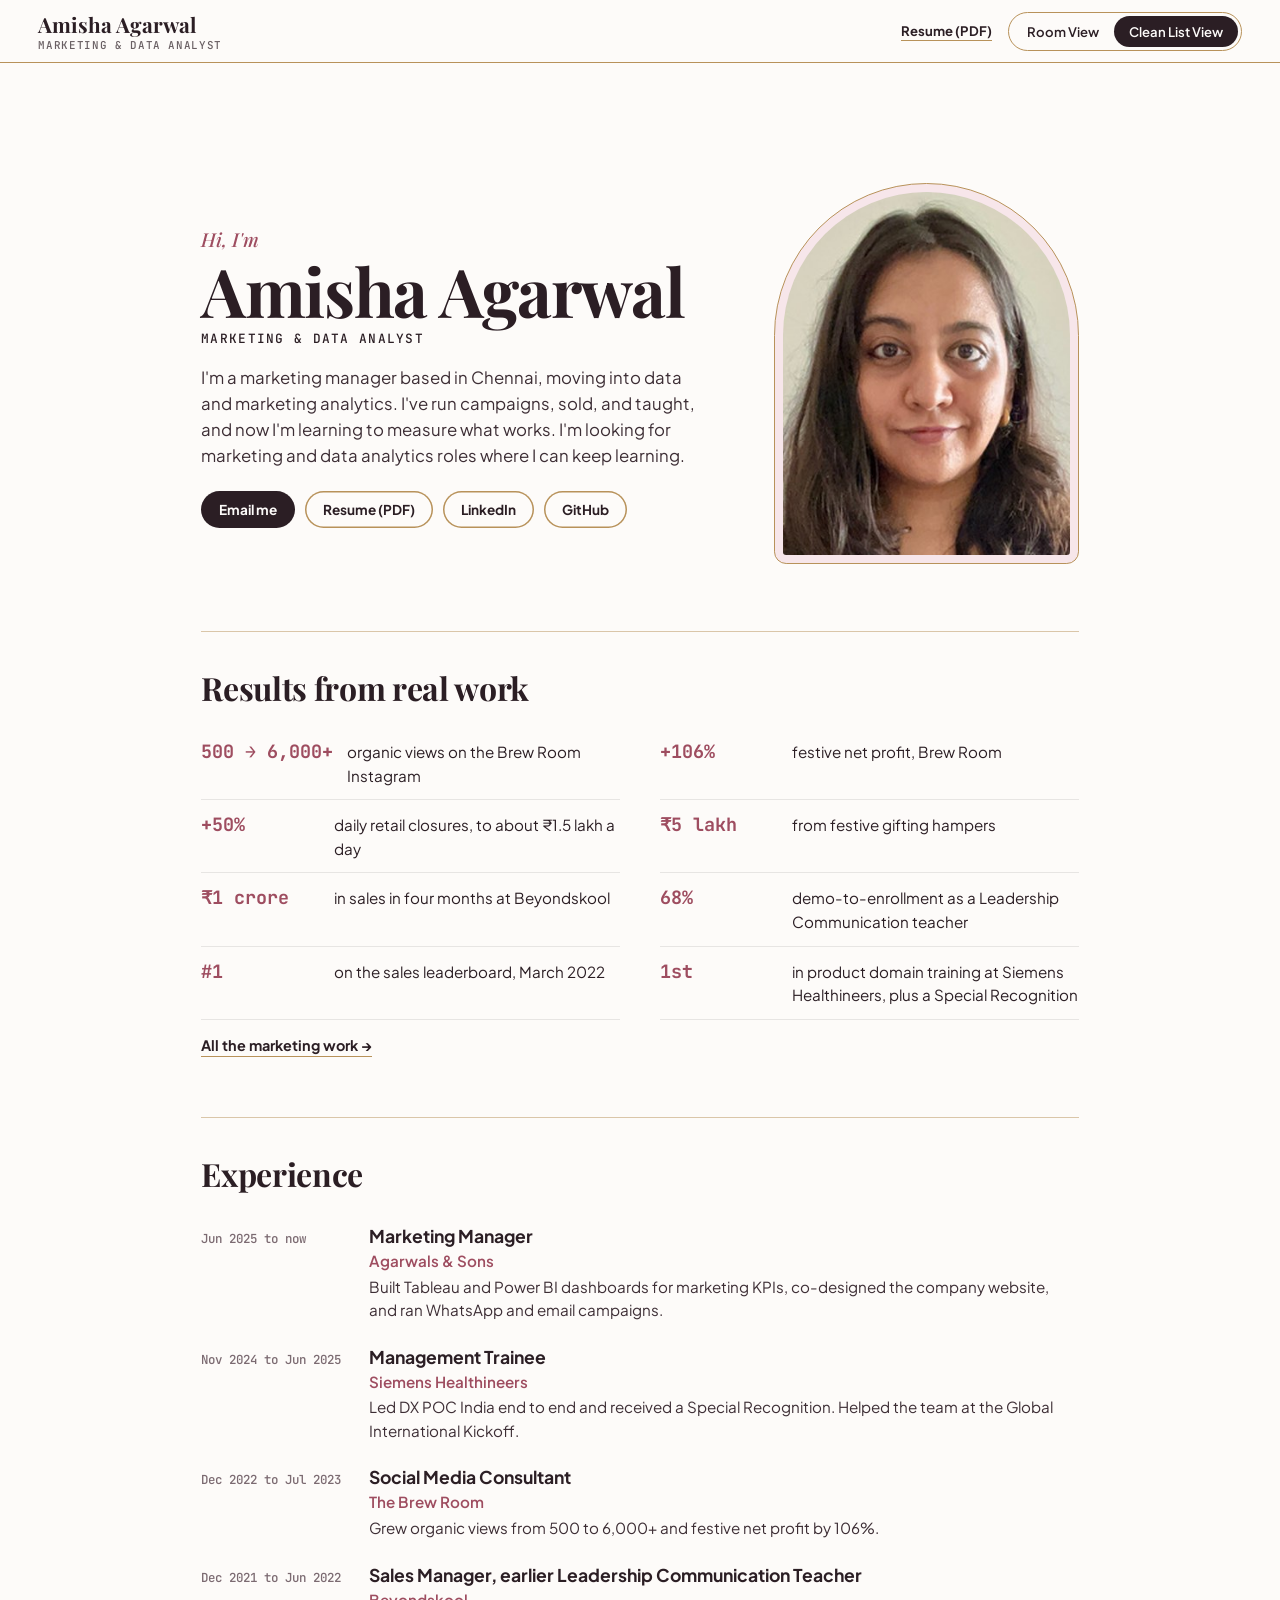
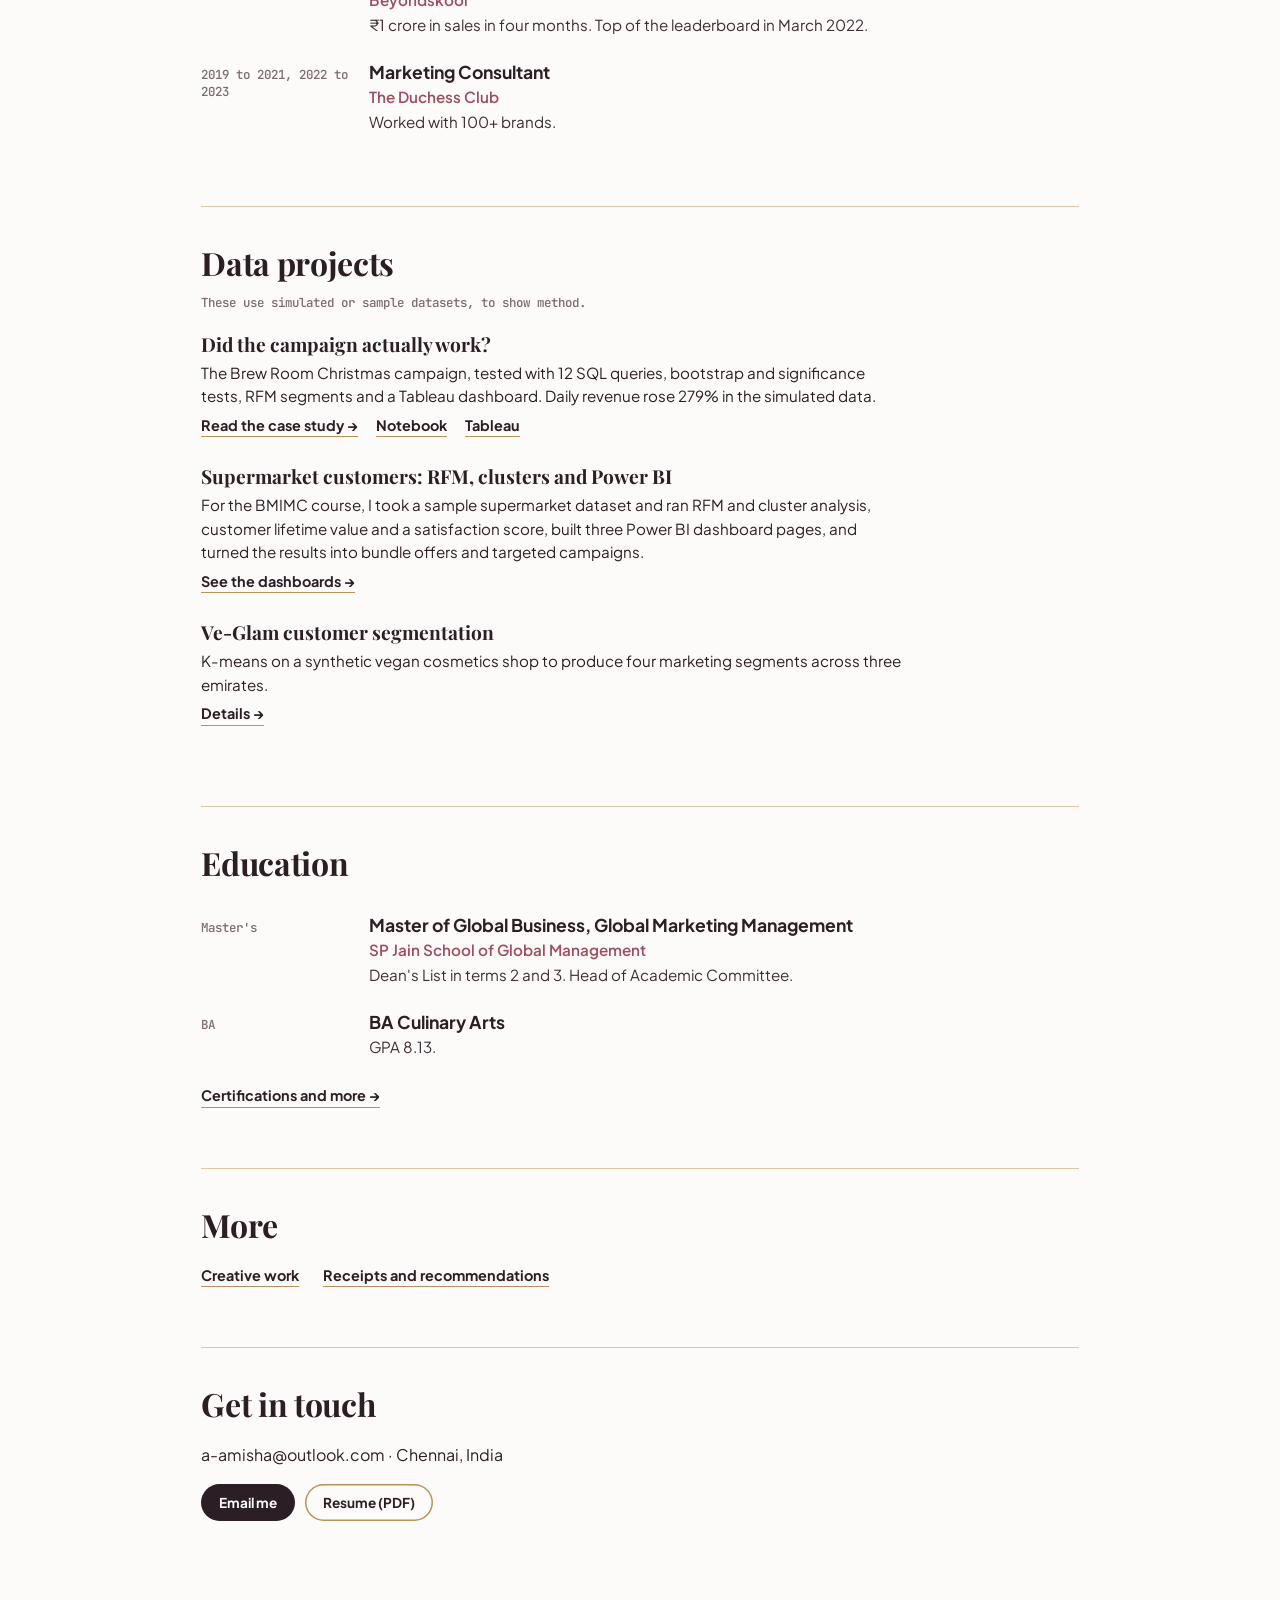
==== docs/index.html @ 832b4101 "Use full degree name site-wide and on resume Co-Authored-By: Claude Sonnet 5.5 <noreply@anthropic.co" ====
<!doctype html>
<html lang="en"><head><meta charset="utf-8"><meta name="viewport" content="width=device-width,initial-scale=1">
<title>Amisha Agarwal | Marketing Studio</title>
<meta name="description" content="Amisha Agarwal: marketing and data analyst. An interactive studio room: data projects, campaigns, case studies and contact. Switch to Clean List View for the quick read.">
<link rel="preconnect" href="https://fonts.googleapis.com"><link rel="preconnect" href="https://fonts.gstatic.com" crossorigin><link rel="stylesheet" href="https://fonts.googleapis.com/css2?family=Playfair+Display:ital,wght@0,500;0,700;1,500&family=Plus+Jakarta+Sans:wght@400;500;600;700;800&family=JetBrains+Mono:wght@500;700&display=swap"><style>
:root{--wall:#FDFBF9;--blush:#F7E6EA;--rose:#D88C9A;--rose2:#9e4d60;--brass:#B8925A;--ink:#2B1E24;--serif:'Playfair Display',Georgia,serif;--sans:'Plus Jakarta Sans',system-ui,sans-serif;--mono:'JetBrains Mono',ui-monospace,Menlo,monospace}
*{box-sizing:border-box}html,body{margin:0;height:100%}body{background:var(--wall);color:var(--ink);font:400 1rem/1.55 var(--sans);display:flex;flex-direction:column;min-height:100vh}
a{color:inherit}
.top{display:flex;align-items:center;justify-content:space-between;gap:14px;flex-wrap:wrap;padding:10px max(16px,3vw);background:var(--wall);border-bottom:1.5px solid var(--brass);z-index:5}
.who{display:flex;flex-direction:column;line-height:1.15;text-decoration:none}.who b{font:700 1.3rem var(--serif)}.who span{font:500 .68rem var(--mono);letter-spacing:.06em;text-transform:uppercase;opacity:.7}
.hr{display:flex;align-items:center;gap:16px;flex-wrap:wrap}.rs{font:700 .82rem var(--sans);color:var(--ink);text-decoration:none;border-bottom:1.5px solid var(--brass);padding-bottom:1px}.rs:hover{color:var(--rose2)}
.seg{display:inline-flex;border:1.5px solid var(--brass);border-radius:999px;padding:3px;background:var(--wall)}
.seg button{font:600 .82rem var(--sans);border:0;background:none;color:var(--ink);padding:7px 15px;border-radius:999px;cursor:pointer}
.seg button[aria-pressed=true]{background:var(--ink);color:var(--wall)}
.seg button:focus-visible,.btn:focus-visible,.kb:focus-visible,.chs button:focus-visible{outline:2px solid var(--rose2);outline-offset:2px}
main{flex:1;display:flex;flex-direction:column;min-height:0}
#room{flex:1;position:relative;min-height:540px;height:calc(100vh - 62px);overflow:hidden}
/**/.sc{position:absolute;inset:0}#scene{position:absolute;inset:0;width:100%;height:100%;display:block}
#scene .ol{stroke:var(--ink);stroke-width:1.8;stroke-linejoin:round;stroke-linecap:round}
#scene .br{fill:none;stroke:var(--brass);stroke-width:1.5}
#scene .pn,#scene .pn2{fill:none;stroke:var(--brass);stroke-width:1.5}#scene .pn2{stroke-opacity:.55}
#scene .pl{stroke:var(--ink);stroke-opacity:.12}
#scene .ol:not([fill]){fill:none}
#scene text:not([fill]){fill:var(--ink)}#scene .wl{font:500 italic 24px var(--serif)}#scene .wl.big{font:700 44px var(--serif);font-style:normal}#scene .ws{font:500 12px var(--mono);letter-spacing:.06em;fill:var(--rose2)}
#scene .serif{font-family:var(--serif)}#scene .mono{font-family:var(--mono)}
#scene .plq{fill:var(--brass);stroke:var(--ink);stroke-width:1.2}#scene .np{font-size:8.5px;font-weight:700;fill:var(--wall);letter-spacing:.04em}
#scene .obj{cursor:pointer;transition:transform .28s cubic-bezier(.2,.8,.2,1),filter .28s;outline:none}
#scene .obj:hover,#scene .obj:focus-visible,#scene .obj.hot{transform:translateY(-5px);filter:drop-shadow(0 0 9px rgba(216,140,154,.75))}
#scene .obj:focus-visible{filter:drop-shadow(0 0 3px #9e4d60) drop-shadow(0 0 9px rgba(216,140,154,.75))}
#scene .ch{cursor:pointer;outline:none}#scene .ch rect{fill:var(--wall);stroke:var(--ink);stroke-width:1.5;transition:fill .2s}#scene .ch text{font:700 8.5px var(--mono);fill:var(--ink)}
#scene .ch:hover rect,#scene .ch.on rect,#scene .ch:focus-visible rect{fill:var(--rose)}
#knob,#dk{transition:transform .5s cubic-bezier(.3,1.4,.5,1);transform-box:fill-box;transform-origin:center}
#knobhit:focus-visible circle{stroke:var(--rose2);stroke-width:2}
.bubble{font:500 11.5px/1.4 var(--sans);background:var(--wall);border:1.5px solid var(--brass);border-radius:12px;padding:8px 11px;color:var(--ink);box-shadow:0 4px 14px rgba(184,146,90,.18);position:relative;display:flex;flex-direction:column;gap:3px;height:100%;justify-content:center}
.bubble b{font:700 8px var(--mono);letter-spacing:.1em;text-transform:uppercase;color:var(--rose2)}
.also{position:absolute;left:0;right:0;bottom:10px;text-align:center;font:500 .8rem var(--mono);color:var(--ink);pointer-events:none}.also a{pointer-events:auto;color:var(--rose2);font-weight:700;margin:0 5px}
/* drawer */
.ov{position:fixed;inset:0;background:rgba(43,30,36,.32);opacity:0;pointer-events:none;transition:opacity .25s;z-index:20}.ov.on{opacity:1;pointer-events:auto}
.dr{position:fixed;top:0;right:0;bottom:0;width:min(440px,100%);background:var(--wall);border-left:1.5px solid var(--brass);box-shadow:-18px 0 50px rgba(43,30,36,.14);transform:translateX(104%);transition:transform .32s cubic-bezier(.2,.8,.2,1);z-index:21;display:flex;flex-direction:column;visibility:hidden}
.dr.on{transform:none;visibility:visible}
.dr .x{align-self:flex-end;margin:14px 14px 0;width:38px;height:38px;border-radius:50%;border:1.5px solid var(--brass);background:var(--wall);font:600 1.1rem var(--sans);cursor:pointer;color:var(--ink)}
.dr .x:hover{background:var(--blush)}
#drb{padding:6px 28px 32px;overflow:auto}
.eb{font:700 .7rem var(--mono);letter-spacing:.1em;text-transform:uppercase;color:var(--rose2)}
#drb h2{font:700 1.9rem/1.12 var(--serif);margin:6px 0 10px;letter-spacing:-.01em}.lede{margin:0 0 16px;color:#4a3a41}
.kpis{display:flex;flex-wrap:wrap;gap:8px;margin:14px 0}.kpis b{font:700 .78rem var(--mono);background:var(--blush);border:1.5px solid var(--brass);color:var(--ink);border-radius:999px;padding:6px 12px}
.tags{display:flex;flex-wrap:wrap;gap:6px;margin:4px 0 16px}.tags span{font:500 .7rem var(--mono);color:var(--rose2);border-bottom:1.5px solid var(--rose)}
.acts{display:flex;flex-wrap:wrap;gap:10px;margin-top:16px}
.btn{display:inline-flex;align-items:center;font:700 .85rem var(--sans);text-decoration:none;background:var(--ink);color:var(--wall);padding:10px 18px;border-radius:999px;border:0;cursor:pointer;transition:background .2s,transform .2s}.btn:hover{background:var(--rose2);transform:translateY(-1px)}
.btn.ghost{background:transparent;color:var(--ink);box-shadow:inset 0 0 0 1.5px var(--brass)}.btn.ghost:hover{background:var(--blush);color:var(--ink)}
.fn{font:500 .72rem var(--mono);color:#7b6a71;margin:16px 0 0}
.ba{list-style:none;margin:0 0 6px;padding:0;display:flex;flex-direction:column;gap:8px}.ba li{display:grid;grid-template-columns:1fr auto auto auto;gap:8px;align-items:center;background:var(--blush);border:1.5px solid var(--brass);border-radius:14px;padding:10px 12px;font-size:.85rem}
.ba li span{grid-column:1/-1;font-weight:600}.ba b{font:700 .85rem var(--mono)}.ba i{font-style:normal;color:var(--brass)}.ba b.a{color:var(--rose2)}
.chs{display:flex;gap:8px;margin-bottom:14px}.chs button{font:700 .8rem var(--mono);padding:8px 14px;border-radius:8px;border:1.5px solid var(--ink);background:var(--wall);cursor:pointer}.chs button[aria-selected=true]{background:var(--rose);}
.tune{display:flex;gap:16px;align-items:center;background:var(--blush);border:1.5px solid var(--brass);border-radius:18px;padding:14px;margin-bottom:10px}.kb{border:0;background:none;padding:0;cursor:pointer;border-radius:50%;flex:none}#dk{transition:transform .5s cubic-bezier(.3,1.4,.5,1)}
.note{margin:0;font:italic 500 1.05rem/1.4 var(--serif)}.dots{display:flex;gap:6px;margin-bottom:18px}.dots i{width:8px;height:8px;border-radius:50%;border:1.5px solid var(--brass)}.dots i.on{background:var(--rose2);border-color:var(--rose2)}
.em{display:flex;align-items:center;justify-content:space-between;gap:10px;flex-wrap:wrap;font:600 .85rem var(--mono);border:1.5px solid var(--brass);border-radius:14px;padding:8px 8px 8px 14px;word-break:break-all}
/* list */
#list{display:none;padding:clamp(20px,4vw,48px) max(16px,4vw) 60px;max-width:1100px;margin:0 auto;width:100%}
.intro h1{font:700 clamp(2rem,6vw,3.4rem)/1.05 var(--serif);margin:0 0 10px;letter-spacing:-.02em}.intro p{max-width:56ch;color:#4a3a41;margin:0 0 28px}
.lg{display:grid;grid-template-columns:repeat(auto-fill,minmax(min(100%,310px),1fr));gap:18px}
.lc{border:1.5px solid var(--brass);border-radius:22px;padding:22px;background:#fff;display:flex;flex-direction:column;box-shadow:0 14px 34px rgba(184,146,90,.1)}.lc h3{font:700 1.3rem/1.2 var(--serif);margin:6px 0 8px}.lc p{margin:0;color:#4a3a41;font-size:.92rem}.lc .acts{margin-top:auto;padding-top:14px}

.pf{max-width:980px;margin:0 auto;padding:clamp(28px,6vw,72px) max(20px,4vw) 70px}
.hero2{display:grid;grid-template-columns:1.25fr .75fr;gap:clamp(24px,5vw,64px);align-items:center}
.hi{font:italic 500 1.2rem var(--serif);margin:0;color:var(--rose2)}.pf h1{font:700 clamp(2.4rem,7vw,4.2rem)/1.02 var(--serif);margin:4px 0 6px;letter-spacing:-.02em}
.rl{font:500 .8rem var(--mono);letter-spacing:.1em;text-transform:uppercase;margin:0 0 18px}.bio{font-size:1.05rem;max-width:46ch;color:#3d2e35;margin:0 0 22px}
.cta{display:flex;flex-wrap:wrap;gap:10px}.hp img{width:100%;height:auto;aspect-ratio:4/5;object-fit:cover;border-radius:200px 200px 16px 16px;border:1.5px solid var(--brass);padding:8px;background:var(--blush)}
.pf hr{border:0;border-top:1.5px solid rgba(184,146,90,.5);margin:clamp(34px,6vw,60px) 0 clamp(22px,4vw,34px)}
.pf h2{font:700 clamp(1.5rem,3.6vw,2rem) var(--serif);margin:0 0 18px;letter-spacing:-.01em}
.res{list-style:none;margin:0;padding:0;display:grid;grid-template-columns:repeat(2,minmax(0,1fr));gap:0 40px}
.res li{display:flex;gap:14px;align-items:baseline;padding:12px 0;border-bottom:1px solid rgba(43,30,36,.1)}.res b{font:700 1.15rem var(--mono);min-width:7.4rem;color:var(--rose2);flex:none}.res span{font-size:.95rem}
.job{display:grid;grid-template-columns:150px 1fr;gap:18px;padding:12px 0}.job .when{font:500 .78rem var(--mono);color:#7b6a71;padding-top:5px}.job h3{font:700 1.1rem var(--sans);margin:0}.job p{margin:2px 0 0;font-size:.95rem;color:#3d2e35}.job .org{font-weight:600;color:var(--rose2)}
.proj{padding:6px 0 14px}.proj h3{font:700 1.2rem var(--serif);margin:0 0 4px}.proj p{margin:0 0 6px;max-width:64ch;font-size:.95rem}.lk{display:flex;gap:18px;flex-wrap:wrap}.lk a,.more a{color:var(--ink);font-weight:700;font-size:.9rem;text-decoration:none;border-bottom:1.5px solid var(--brass)}.lk a:hover,.more a:hover{color:var(--rose2)}
.note2{font:500 .78rem var(--mono);color:#7b6a71;margin:-8px 0 14px}.more{margin:14px 0 0;display:flex;gap:24px;flex-wrap:wrap}
@media(max-width:760px){.hero2{grid-template-columns:1fr}.hp{order:-1;max-width:240px}.res{grid-template-columns:1fr}.job{grid-template-columns:1fr;gap:2px}}
body.list #room{display:none}body.list #list{display:block}
.foot{text-align:center;padding:18px;font:500 .75rem var(--mono);opacity:.7}
@media(max-width:720px){#room{height:auto;min-height:0;display:flex;flex-direction:column}.sc{position:relative;inset:auto;overflow-x:auto;overflow-y:hidden;height:540px;background:linear-gradient(#F7E6EA 0 60px,#FDFBF9 60px)}#scene{position:relative;width:1000px;height:540px;inset:auto}.also{position:static;padding:12px 8px 20px;font-size:.72rem;line-height:1.8}.also::before{content:'Swipe the room sideways ↔';display:block;color:var(--rose2);font-weight:700}}
@media(prefers-reduced-motion:reduce){*{transition:none!important;animation:none!important}}
</style></head><body>
<header class="top"><a class="who" href="./"><b>Amisha Agarwal</b><span>Marketing &amp; Data Analyst</span></a>
<div class="hr"><a class="rs" href="Amisha_Agarwal_Resume.pdf" target="_blank" rel="noopener">Resume (PDF)</a><div class="seg" id="seg" role="group" aria-label="View"><button data-v="room" aria-pressed="true">Room View</button><button data-v="list" aria-pressed="false">Clean List View</button></div></div></header>
<main>
<section id="room" aria-label="Marketing studio room"><div class="sc">
<svg id="scene" viewBox="0 0 1200 640" preserveAspectRatio="xMidYMax meet" style="overflow:visible" role="group" aria-label="Illustrated studio room with four clickable objects">
<defs>
<pattern id="dam" width="60" height="60" patternUnits="userSpaceOnUse"><path d="M30 8c6 8 6 14 0 22-6-8-6-14 0-22zM0 38c6 8 6 14 0 22M60 38c-6 8-6 14 0 22" fill="none" stroke="#D88C9A" stroke-opacity=".16" stroke-width="1.2"/><circle cx="30" cy="42" r="2" fill="#B8925A" fill-opacity=".18"/></pattern>
</defs>
<rect x="-1200" y="-600" width="3600" height="600" fill="#F7E6EA"/><rect x="-1200" y="0" width="3600" height="548" fill="#FDFBF9"/><rect x="-1200" y="0" width="3600" height="548" fill="url(#dam)"/>
<rect x="-1200" width="3600" height="28" fill="#F7E6EA"/><line x1="-1200" y1="28" x2="2400" y2="28" class="br"/><line x1="-1200" y1="32" x2="2400" y2="32" class="ol" stroke-width="1"/>
<line x1="-1200" y1="64" x2="2400" y2="64" class="br" stroke-width="2.5"/>
<rect x="-1200" y="400" width="3600" height="148" fill="#F7E6EA"/><line x1="-1200" y1="400" x2="2400" y2="400" class="ol" stroke-width="2"/><line x1="-1200" y1="406" x2="2400" y2="406" class="br"/>
<rect x="-1182" y="418" width="124" height="104" rx="2" class="pn"/><rect x="-1174" y="426" width="108" height="88" rx="1" class="pn2"/><rect x="-1032" y="418" width="124" height="104" rx="2" class="pn"/><rect x="-1024" y="426" width="108" height="88" rx="1" class="pn2"/><rect x="-882" y="418" width="124" height="104" rx="2" class="pn"/><rect x="-874" y="426" width="108" height="88" rx="1" class="pn2"/><rect x="-732" y="418" width="124" height="104" rx="2" class="pn"/><rect x="-724" y="426" width="108" height="88" rx="1" class="pn2"/><rect x="-582" y="418" width="124" height="104" rx="2" class="pn"/><rect x="-574" y="426" width="108" height="88" rx="1" class="pn2"/><rect x="-432" y="418" width="124" height="104" rx="2" class="pn"/><rect x="-424" y="426" width="108" height="88" rx="1" class="pn2"/><rect x="-282" y="418" width="124" height="104" rx="2" class="pn"/><rect x="-274" y="426" width="108" height="88" rx="1" class="pn2"/><rect x="-132" y="418" width="124" height="104" rx="2" class="pn"/><rect x="-124" y="426" width="108" height="88" rx="1" class="pn2"/><rect x="18" y="418" width="124" height="104" rx="2" class="pn"/><rect x="26" y="426" width="108" height="88" rx="1" class="pn2"/><rect x="168" y="418" width="124" height="104" rx="2" class="pn"/><rect x="176" y="426" width="108" height="88" rx="1" class="pn2"/><rect x="318" y="418" width="124" height="104" rx="2" class="pn"/><rect x="326" y="426" width="108" height="88" rx="1" class="pn2"/><rect x="468" y="418" width="124" height="104" rx="2" class="pn"/><rect x="476" y="426" width="108" height="88" rx="1" class="pn2"/><rect x="618" y="418" width="124" height="104" rx="2" class="pn"/><rect x="626" y="426" width="108" height="88" rx="1" class="pn2"/><rect x="768" y="418" width="124" height="104" rx="2" class="pn"/><rect x="776" y="426" width="108" height="88" rx="1" class="pn2"/><rect x="918" y="418" width="124" height="104" rx="2" class="pn"/><rect x="926" y="426" width="108" height="88" rx="1" class="pn2"/><rect x="1068" y="418" width="124" height="104" rx="2" class="pn"/><rect x="1076" y="426" width="108" height="88" rx="1" class="pn2"/><rect x="1218" y="418" width="124" height="104" rx="2" class="pn"/><rect x="1226" y="426" width="108" height="88" rx="1" class="pn2"/><rect x="1368" y="418" width="124" height="104" rx="2" class="pn"/><rect x="1376" y="426" width="108" height="88" rx="1" class="pn2"/><rect x="1518" y="418" width="124" height="104" rx="2" class="pn"/><rect x="1526" y="426" width="108" height="88" rx="1" class="pn2"/><rect x="1668" y="418" width="124" height="104" rx="2" class="pn"/><rect x="1676" y="426" width="108" height="88" rx="1" class="pn2"/><rect x="1818" y="418" width="124" height="104" rx="2" class="pn"/><rect x="1826" y="426" width="108" height="88" rx="1" class="pn2"/><rect x="1968" y="418" width="124" height="104" rx="2" class="pn"/><rect x="1976" y="426" width="108" height="88" rx="1" class="pn2"/><rect x="2118" y="418" width="124" height="104" rx="2" class="pn"/><rect x="2126" y="426" width="108" height="88" rx="1" class="pn2"/><rect x="2268" y="418" width="124" height="104" rx="2" class="pn"/><rect x="2276" y="426" width="108" height="88" rx="1" class="pn2"/>
<rect x="-1200" y="530" width="3600" height="18" fill="#FDFBF9" class="ol"/>
<rect x="-1200" y="548" width="3600" height="400" fill="#EBD3D1"/><line x1="-1200" y1="572" x2="2400" y2="572" class="pl"/><line x1="-1200" y1="596" x2="2400" y2="596" class="pl"/><line x1="-1200" y1="620" x2="2400" y2="620" class="pl"/>
<ellipse cx="600" cy="598" rx="360" ry="30" fill="#D88C9A" fill-opacity=".32" class="br"/><ellipse cx="600" cy="598" rx="320" ry="23" fill="none" class="br" stroke-dasharray="3 5"/>
<g class="welcome"><text x="52" y="116" class="wl">Welcome to my</text><text x="52" y="156" class="wl big">marketing studio.</text><text x="52" y="188" class="ws">Tap an object to look inside.</text></g>

<!-- DESK + COMPUTER -->
<g class="obj" id="o-data" tabindex="0" role="button" aria-label="Vintage computer: Data and Analytics. Opens details." data-open="data">
 <rect x="50" y="432" width="380" height="14" rx="3" fill="#B8925A" fill-opacity=".35" class="ol"/>
 <rect x="66" y="446" width="348" height="100" fill="#FDFBF9" class="ol"/><rect x="76" y="456" width="150" height="80" rx="2" fill="#F7E6EA" class="br"/><rect x="238" y="456" width="166" height="80" rx="2" fill="#F7E6EA" class="br"/>
 <circle cx="151" cy="496" r="4" fill="#B8925A" class="ol" stroke-width="1"/><circle cx="321" cy="496" r="4" fill="#B8925A" class="ol" stroke-width="1"/>
 <rect x="206" y="410" width="68" height="22" rx="3" fill="#F7E6EA" class="ol"/>
 <rect x="150" y="296" width="180" height="118" rx="16" fill="#FDFBF9" class="ol"/>
 <rect x="164" y="310" width="152" height="86" rx="10" fill="#2B1E24"/>
 <g class="scr"><rect x="178" y="364" width="16" height="22" fill="#D88C9A"/><rect x="200" y="350" width="16" height="36" fill="#D88C9A"/><rect x="222" y="336" width="16" height="50" fill="#D88C9A"/><rect x="244" y="322" width="16" height="64" fill="#F7E6EA"/><text x="270" y="334" class="mono" fill="#F7E6EA" font-size="12">+279%</text><text x="270" y="348" class="mono" fill="#D88C9A" font-size="7">SIMULATED</text><rect x="268" y="360" width="38" height="2" fill="#B8925A"/><rect x="268" y="368" width="28" height="2" fill="#B8925A"/><rect x="268" y="376" width="34" height="2" fill="#B8925A"/></g>
 <circle cx="312" cy="404" r="3" fill="#D88C9A" class="ol" stroke-width="1"/>
 <rect x="150" y="420" width="130" height="12" rx="3" fill="#FDFBF9" class="ol" transform="translate(0,0)"/><path d="M160 426h110" stroke="#B8925A" stroke-dasharray="3 3" stroke-width="1.5"/>
 <path d="M84 432c-4-22-2-40 8-54 6 14 8 34 4 54z" fill="#D88C9A" fill-opacity=".5" class="ol"/><rect x="76" y="418" width="28" height="14" rx="2" fill="#FDFBF9" class="ol"/>
 <rect x="356" y="408" width="30" height="24" rx="4" fill="#FDFBF9" class="ol"/><path d="M386 414c10 0 10 14 0 14" fill="none" class="ol"/>
 <rect x="160" y="468" width="160" height="24" rx="3" class="plq"/><text x="240" y="484" class="mono np" text-anchor="middle">DATA &amp; ANALYTICS</text>
</g>

<!-- AD BOARD -->
<g class="obj" id="o-growth" tabindex="0" role="button" aria-label="Gilded framed ad board: Growth and Campaigns. Opens details." data-open="growth">
 <path d="M490 112L575 64L660 112" fill="none" class="br"/><circle cx="575" cy="64" r="4" fill="#B8925A" class="ol" stroke-width="1"/>
 <rect x="455" y="108" width="240" height="196" rx="6" fill="#B8925A" fill-opacity=".28" class="ol" stroke-width="2"/>
 <rect x="466" y="119" width="218" height="174" rx="3" fill="#FDFBF9" class="br"/>
 <text x="575" y="148" text-anchor="middle" class="serif" font-size="17" font-style="italic">The Brew Room</text>
 <line x1="520" y1="158" x2="630" y2="158" class="br"/>
 <rect x="498" y="262" width="34" height="8" fill="#F7E6EA" class="ol" stroke-width="1"/>
 <rect x="618" y="180" width="34" height="90" fill="#D88C9A" class="ol" stroke-width="1"/>
 <text x="515" y="256" text-anchor="middle" class="mono" font-size="11" font-weight="700">500</text><text x="635" y="174" text-anchor="middle" class="mono" font-size="11" font-weight="700">6,000+</text>
 <path d="M538 252C562 248 586 214 606 190" fill="none" stroke="#B8925A" stroke-width="1.5" stroke-dasharray="4 4"/><path d="M600 186l10 2-4 9" fill="none" class="br"/>
 <text x="575" y="284" text-anchor="middle" class="mono" font-size="8.5">ORGANIC VIEWS: BEFORE → AFTER</text>
 <rect x="510" y="312" width="130" height="22" rx="3" class="plq"/><text x="575" y="327" class="mono np" text-anchor="middle">GROWTH &amp; CAMPAIGNS</text>
</g>

<!-- RADIO -->
<g class="obj" id="o-radio" tabindex="0" role="button" aria-label="Antique radio: About and Contact. Opens details." data-open="radio">
 <rect x="728" y="436" width="190" height="12" rx="3" fill="#B8925A" fill-opacity=".35" class="ol"/>
 <path d="M742 448v84M904 448v84" class="ol" stroke-width="4"/><rect x="742" y="488" width="162" height="6" fill="#B8925A" fill-opacity=".35" class="ol" stroke-width="1"/>
 <rect x="752" y="338" width="138" height="98" rx="14" fill="#F7E6EA" class="ol"/>
 <rect x="764" y="352" width="56" height="70" rx="6" fill="#FDFBF9" class="ol"/>
 <g stroke="#2B1E24" stroke-width="1.2" stroke-opacity=".7"><line x1="772" y1="360" x2="772" y2="414"/><line x1="780" y1="360" x2="780" y2="414"/><line x1="788" y1="360" x2="788" y2="414"/><line x1="796" y1="360" x2="796" y2="414"/><line x1="804" y1="360" x2="804" y2="414"/><line x1="812" y1="360" x2="812" y2="414"/></g>
 <rect x="830" y="352" width="48" height="22" rx="4" fill="#FDFBF9" class="ol"/><line x1="836" y1="366" x2="872" y2="366" class="br" stroke-width="1"/><line id="needle" x1="846" y1="356" x2="846" y2="372" stroke="#D88C9A" stroke-width="2"/>
 <circle cx="854" cy="404" r="15" fill="#B8925A" class="ol" id="knobbase"/><g id="knob"><circle cx="854" cy="404" r="10" fill="#FDFBF9" class="ol"/><line x1="854" y1="404" x2="854" y2="396" class="ol" stroke-width="2.5"/></g>
 <path d="M766 338L752 296M876 338L896 292" class="ol" stroke-width="1.5"/>
 <rect x="745" y="508" width="150" height="22" rx="3" class="plq"/><text x="820" y="523" class="mono np" text-anchor="middle">ABOUT &amp; CONTACT</text>
</g>
<g id="knobhit" tabindex="0" role="button" aria-label="Tune the radio: next note" style="cursor:pointer"><circle cx="854" cy="404" r="18" fill="transparent"/></g>
<foreignObject x="736" y="196" width="180" height="104" id="bubblefo"><div xmlns="http://www.w3.org/1999/xhtml" class="bubble" id="bubble" aria-live="polite"><b>On air</b><span id="bnote">Turn the knob to tune in.</span></div></foreignObject>

<!-- TV -->
<g class="obj" id="o-tv" tabindex="0" role="button" aria-label="Retro parlor TV: Featured Case Study. Opens full details." data-open="tv">
 <path d="M1050 332L1018 276M1050 332L1086 270" class="ol" stroke-width="2" fill="none"/><circle cx="1018" cy="276" r="3" fill="#B8925A" class="ol" stroke-width="1"/><circle cx="1086" cy="270" r="3" fill="#B8925A" class="ol" stroke-width="1"/>
 <path d="M978 470L962 546M1122 470L1138 546" class="ol" stroke-width="5"/>
 <rect x="946" y="330" width="208" height="142" rx="18" fill="#F7E6EA" class="ol" stroke-width="2"/><rect x="952" y="336" width="196" height="130" rx="14" fill="none" class="br"/>
 <rect x="966" y="344" width="132" height="116" rx="16" fill="#2B1E24"/>
 <g id="tvscr"><text x="980" y="368" class="mono" font-size="8" fill="#D88C9A" id="tv1">CH 01 · ON AIR</text><text x="980" y="394" class="serif" font-size="17" fill="#FDFBF9" id="tv2">Brew Room</text><text x="980" y="412" class="serif" font-size="10" fill="#F7E6EA" font-style="italic" id="tv3">Did the campaign work?</text><text x="980" y="440" class="mono" font-size="13" font-weight="700" fill="#D88C9A" id="tv4">+279% lift*</text></g>
 <rect x="966" y="344" width="132" height="116" rx="16" fill="url(#dam)" opacity=".2"/>
 <circle cx="1124" cy="352" r="0"/>
 <circle cx="1124" cy="440" r="7" fill="#B8925A" class="ol" stroke-width="1.5"/><line x1="1124" y1="440" x2="1128" y2="435" class="ol" stroke-width="1.5"/>
 <rect x="1106" y="456" width="0" height="0"/>
 <rect x="990" y="490" width="120" height="22" rx="3" class="plq"/><text x="1050" y="505" class="mono np" text-anchor="middle">FEATURED CASE STUDY</text>
</g>
<g class="ch" id="ch1" tabindex="0" role="button" aria-label="Channel 01: Brew Room campaign analytics"><rect x="1104" y="364" width="40" height="22" rx="4"/><text x="1124" y="379" text-anchor="middle">CH 01</text></g>
<g class="ch" id="ch2" tabindex="0" role="button" aria-label="Channel 02: Ve-Glam segmentation"><rect x="1104" y="394" width="40" height="22" rx="4"/><text x="1124" y="409" text-anchor="middle">CH 02</text></g>
</svg></div>
<div class="also">Also on the shelves: <a href="creative.html">Creative work</a>·<a href="education.html">Education</a>·<a href="receipts.html">Receipts</a></div></section>
<section id="list" aria-label="Profile"><div class="pf">
<div class="hero2"><div class="ht"><p class="hi">Hi, I'm</p><h1>Amisha Agarwal</h1><p class="rl">Marketing &amp; Data Analyst</p>
<p class="bio">I'm a marketing manager based in Chennai, moving into data and marketing analytics. I've run campaigns, sold, and taught, and now I'm learning to measure what works. I'm looking for marketing and data analytics roles where I can keep learning.</p>
<div class="cta"><a class="btn" href="mailto:a-amisha@outlook.com">Email me</a><a class="btn ghost" href="Amisha_Agarwal_Resume.pdf" target="_blank" rel="noopener">Resume (PDF)</a><a class="btn ghost" href="https://www.linkedin.com/in/amisha-a-b62669198/" target="_blank" rel="noopener">LinkedIn</a><a class="btn ghost" href="https://github.com/Amizingamy/Data-Analytics-Portfolio" target="_blank" rel="noopener">GitHub</a></div></div>
<div class="hp"><img src="img/amisha.jpg" alt="Amisha Agarwal" width="320" height="400"></div></div>
<hr><h2>Results from real work</h2><ul class="res"><li><b>500 → 6,000+</b><span>organic views on the Brew Room Instagram</span></li><li><b>+106%</b><span>festive net profit, Brew Room</span></li><li><b>+50%</b><span>daily retail closures, to about ₹1.5 lakh a day</span></li><li><b>₹5 lakh</b><span>from festive gifting hampers</span></li><li><b>₹1 crore</b><span>in sales in four months at Beyondskool</span></li><li><b>68%</b><span>demo-to-enrollment as a Leadership Communication teacher</span></li><li><b>#1</b><span>on the sales leaderboard, March 2022</span></li><li><b>1st</b><span>in product domain training at Siemens Healthineers, plus a Special Recognition</span></li></ul><p class="more"><a href="marketing.html">All the marketing work →</a></p>
<hr><h2>Experience</h2><div class="job"><div class="when">Jun 2025 to now</div><div><h3>Marketing Manager</h3><p class="org">Agarwals &amp; Sons</p><p>Built Tableau and Power BI dashboards for marketing KPIs, co-designed the company website, and ran WhatsApp and email campaigns.</p></div></div><div class="job"><div class="when">Nov 2024 to Jun 2025</div><div><h3>Management Trainee</h3><p class="org">Siemens Healthineers</p><p>Led DX POC India end to end and received a Special Recognition. Helped the team at the Global International Kickoff.</p></div></div><div class="job"><div class="when">Dec 2022 to Jul 2023</div><div><h3>Social Media Consultant</h3><p class="org">The Brew Room</p><p>Grew organic views from 500 to 6,000+ and festive net profit by 106%.</p></div></div><div class="job"><div class="when">Dec 2021 to Jun 2022</div><div><h3>Sales Manager, earlier Leadership Communication Teacher</h3><p class="org">Beyondskool</p><p>₹1 crore in sales in four months. Top of the leaderboard in March 2022.</p></div></div><div class="job"><div class="when">2019 to 2021, 2022 to 2023</div><div><h3>Marketing Consultant</h3><p class="org">The Duchess Club</p><p>Worked with 100+ brands.</p></div></div>
<hr><h2>Data projects</h2><p class="note2">These use simulated or sample datasets, to show method.</p>
<div class="proj"><h3>Did the campaign actually work?</h3><p>The Brew Room Christmas campaign, tested with 12 SQL queries, bootstrap and significance tests, RFM segments and a Tableau dashboard. Daily revenue rose 279% in the simulated data.</p><p class="lk"><a href="data.html">Read the case study →</a><a href="https://github.com/Amizingamy/Data-Analytics-Portfolio/blob/main/brew-room-campaign-analytics/analysis/campaign_lift_and_rfm.ipynb" target="_blank" rel="noopener">Notebook</a><a href="https://public.tableau.com/views/BrewRoomChristmasCampaign/Dashboard1" target="_blank" rel="noopener">Tableau</a></p></div>
<div class="proj"><h3>Supermarket customers: RFM, clusters and Power BI</h3><p>For the BMIMC course, I took a sample supermarket dataset and ran RFM and cluster analysis, customer lifetime value and a satisfaction score, built three Power BI dashboard pages, and turned the results into bundle offers and targeted campaigns.</p><p class="lk"><a href="data.html#supermarket">See the dashboards →</a></p></div>
<div class="proj"><h3>Ve-Glam customer segmentation</h3><p>K-means on a synthetic vegan cosmetics shop to produce four marketing segments across three emirates.</p><p class="lk"><a href="data.html#veglam">Details →</a></p></div>
<hr><h2>Education</h2>
<div class="job"><div class="when">Master's</div><div><h3>Master of Global Business, Global Marketing Management</h3><p class="org">SP Jain School of Global Management</p><p>Dean's List in terms 2 and 3. Head of Academic Committee.</p></div></div>
<div class="job"><div class="when">BA</div><div><h3>BA Culinary Arts</h3><p>GPA 8.13.</p></div></div>
<p class="more"><a href="education.html">Certifications and more →</a></p>
<hr><h2>More</h2><p class="more"><a href="creative.html">Creative work</a><a href="receipts.html">Receipts and recommendations</a></p>
<hr><h2>Get in touch</h2><p>a-amisha@outlook.com · Chennai, India</p>
<div class="cta"><a class="btn" href="mailto:a-amisha@outlook.com">Email me</a><a class="btn ghost" href="Amisha_Agarwal_Resume.pdf" target="_blank" rel="noopener">Resume (PDF)</a></div>
</div></section>
</main>
<div class="ov" id="ov"></div>
<aside class="dr" id="dr" role="dialog" aria-modal="true" aria-label="Details" aria-hidden="true"><button class="x" id="dx" aria-label="Close">✕</button><div id="drb"></div></aside>
<template id="t-data"><span class="eb">Data &amp; Analytics</span><h2>Did the campaign actually work?</h2><p class="lede">I ran a festive coffee campaign, then tested whether the sales lift was real. The data is simulated for practice, and every query is on GitHub.</p><div class="kpis"><b>+279% daily revenue lift*</b><b>12 SQL queries</b><b>4 customer segments</b><b>315 survey responses</b></div><div class="tags"><span>SQL</span><span>Python</span><span>Tableau</span><span>Power BI</span><span>Power Query</span><span>JMP</span></div><div class="acts"><a class="btn " href="data.html">Full data page →</a><a class="btn ghost" href="https://github.com/Amizingamy/Data-Analytics-Portfolio/blob/main/brew-room-campaign-analytics/analysis/campaign_lift_and_rfm.ipynb" target="_blank" rel="noopener">Notebook</a><a class="btn ghost" href="https://public.tableau.com/views/BrewRoomChristmasCampaign/Dashboard1" target="_blank" rel="noopener">Tableau</a></div><p class="fn">*Simulated dataset. Welch p = 1.1e-07.</p></template><template id="t-growth"><span class="eb">Growth &amp; Campaigns</span><h2>Campaigns where the numbers moved.</h2><p class="lede">Real work for real brands, from a café reel to ₹1 crore in sales. Before and after, in plain numbers.</p><ul class="ba"><li><span>Organic views (Brew Room)</span><b>500</b><i>→</i><b class="a">6,000+</b></li><li><span>Daily retail closures</span><b>base</b><i>→</i><b class="a">+50% (~₹1.5 lakh/day)</b></li><li><span>Festive net profit</span><b>base</b><i>→</i><b class="a">+106%</b></li></ul><div class="kpis"><b>₹5 lakh from hampers</b><b>₹1 crore in 4 months</b><b>100+ brands styled</b></div><div class="acts"><a class="btn " href="marketing.html">Case studies →</a><a class="btn ghost" href="creative.html">Creative work</a></div></template><template id="t-tv"><span class="eb">Featured Case Study</span><h2>Now showing</h2><p class="lede">Flip channels to preview a project.</p><div class="chs" role="tablist"><button role="tab" data-ch="1" aria-selected="true">CH 01</button><button role="tab" data-ch="2" aria-selected="false">CH 02</button></div><div id="tvbody"></div><p class="fn">*Simulated dataset.</p></template><template id="t-radio"><span class="eb">About &amp; Contact</span><h2>Tune in to how I work.</h2><p class="lede">Turn the knob for three short notes. Then say hello.</p><div class="tune"><button class="kb" id="dknob" aria-label="Tune: next note"><svg viewBox="0 0 60 60" width="60" height="60"><circle cx="30" cy="30" r="26" fill="#B8925A" stroke="#2B1E24" stroke-width="2"/><g id="dk"><circle cx="30" cy="30" r="18" fill="#FDFBF9" stroke="#2B1E24" stroke-width="2"/><line x1="30" y1="30" x2="30" y2="15" stroke="#2B1E24" stroke-width="3" stroke-linecap="round"/></g></svg></button><p class="note" id="dnote" aria-live="polite"></p></div><div class="dots" id="dots"></div><div class="contact"><div class="em"><span id="em">a-amisha@outlook.com</span><button class="btn ghost" id="cp">Copy email</button></div><div class="acts"><a class="btn " href="https://www.linkedin.com/in/amisha-a-b62669198/" target="_blank" rel="noopener">LinkedIn</a><a class="btn ghost" href="https://github.com/Amizingamy/Data-Analytics-Portfolio" target="_blank" rel="noopener">GitHub</a><a class="btn ghost" href="Amisha_Agarwal_Resume.pdf" target="_blank" rel="noopener">Resume (PDF)</a></div></div></template>
<script>
(function(){
var NOTES=["Still learning every day, and happiest when I learn something new.", "Good marketing tells a story. Data helps me check whether it landed.", "I have worked across sales, healthcare, hospitality and data, and I learn best from the people around me."],CH={"1": {"tag": "CH 01", "h": "Brew Room campaign analytics", "p": "A Christmas campaign, tested properly with SQL, bootstrap and a Tableau dashboard. Dataset is simulated; the method is real.", "x": "<div class=\"kpis\"><b>+279% lift*</b><b>12 SQL queries</b><b>p = 1.1e-07</b></div><div class=\"acts\"><a class=\"btn \" href=\"data.html\">Full details \u2192</a><a class=\"btn ghost\" href=\"https://github.com/Amizingamy/Data-Analytics-Portfolio/blob/main/brew-room-campaign-analytics/analysis/campaign_lift_and_rfm.ipynb\" target=\"_blank\" rel=\"noopener\">Notebook</a></div>"}, "2": {"tag": "CH 02", "h": "Ve-Glam customer segmentation", "p": "K-means on a synthetic vegan cosmetics shop to turn customers into four marketing segments across three emirates.", "x": "<div class=\"kpis\"><b>4 segments</b><b>3 emirates</b><b>Python + JMP</b></div><div class=\"acts\"><a class=\"btn \" href=\"data.html#veglam\">Full details \u2192</a></div>"}},EMAIL='a-amisha@outlook.com';
var body=document.body,seg=document.getElementById('seg'),ov=document.getElementById('ov'),dr=document.getElementById('dr'),drb=document.getElementById('drb'),last=null;
function store(k,v){try{if(v===undefined)return localStorage.getItem(k);localStorage.setItem(k,v)}catch(e){return null}}
function setView(v,save){body.classList.toggle('list',v==='list');seg.querySelectorAll('button').forEach(function(b){b.setAttribute('aria-pressed',b.dataset.v===v)});if(save){store('view',v);try{history.replaceState(null,'',v==='list'?location.pathname:'#room')}catch(e){}}if(v==='list')closeD()}
seg.addEventListener('click',function(e){var b=e.target.closest('button');if(b)setView(b.dataset.v,true)});
var init=location.hash==='#room'?'room':location.hash==='#list'?'list':(store('view')||'list');setView(init==='list'?'list':'room',false);
addEventListener('hashchange',function(){if(location.hash==='#list')setView('list',false)});
/* drawer */
var ni=0;function tune(){ni=(ni+1)%NOTES.length;showNote(true)}
function showNote(spin){var n=document.getElementById('bnote'),dn=document.getElementById('dnote');var t=NOTES[ni];if(n)n.textContent=t;if(dn)dn.textContent=t;var a=ni*120+30;var k=document.getElementById('knob'),dk=document.getElementById('dk'),nd=document.getElementById('needle');if(k)k.style.transform='rotate('+a+'deg)';if(dk)dk.style.transform='rotate('+a+'deg)';if(nd)nd.setAttribute('transform','translate('+(ni*14-14)+',0)');document.querySelectorAll('#dots i').forEach(function(d,i){d.classList.toggle('on',i===ni)})}
function openD(k,from){last=from||document.activeElement;var t=document.getElementById('t-'+k);drb.innerHTML='';drb.appendChild(t.content.cloneNode(true));
 if(k==='tv')setCh(curCh);
 if(k==='radio'){var d=document.getElementById('dots');NOTES.forEach(function(_,i){d.appendChild(document.createElement('i'))});showNote();document.getElementById('dknob').onclick=tune;document.getElementById('cp').onclick=copy}
 dr.classList.add('on');ov.classList.add('on');dr.setAttribute('aria-hidden','false');dr.querySelector('.x').focus();document.querySelectorAll('.obj').forEach(function(o){o.classList.toggle('hot',o.dataset.open===k)})}
function closeD(){dr.classList.remove('on');ov.classList.remove('on');dr.setAttribute('aria-hidden','true');document.querySelectorAll('.obj').forEach(function(o){o.classList.remove('hot')});if(last&&last.focus&&body.contains(last)){try{last.focus()}catch(e){}}}
document.getElementById('dx').onclick=closeD;ov.onclick=closeD;
addEventListener('keydown',function(e){if(e.key==='Escape'&&dr.classList.contains('on'))closeD();
 if(dr.classList.contains('on')&&e.key==='Tab'){var f=dr.querySelectorAll('a,button');if(!f.length)return;var a=f[0],z=f[f.length-1];if(e.shiftKey&&document.activeElement===a){e.preventDefault();z.focus()}else if(!e.shiftKey&&document.activeElement===z){e.preventDefault();a.focus()}}});
function copy(){var b=document.getElementById('cp');function ok(){b.textContent='Copied ✓'}function fb(){var r=document.createRange();r.selectNodeContents(document.getElementById('em'));var s=getSelection();s.removeAllRanges();s.addRange(r);try{document.execCommand('copy')&&ok()}catch(e){}b.textContent=b.textContent==='Copied ✓'?b.textContent:'Selected. Press Ctrl+C'}
 if(navigator.clipboard&&navigator.clipboard.writeText){navigator.clipboard.writeText(EMAIL).then(ok,fb)}else fb()}
/* TV */
var curCh=1;function setCh(n,fromScene){curCh=n;var c=CH[n];
 document.getElementById('tv1').textContent=c.tag+' · ON AIR';document.getElementById('tv2').textContent=n===1?'Brew Room':'Ve-Glam';document.getElementById('tv3').textContent=n===1?'Did the campaign work?':'Who buys what?';document.getElementById('tv4').textContent=n===1?'+279% lift*':'4 segments';
 document.getElementById('ch1').classList.toggle('on',n===1);document.getElementById('ch2').classList.toggle('on',n===2);
 var tb=document.getElementById('tvbody');if(tb){tb.innerHTML='<h2>'+c.h+'</h2><p class="lede">'+c.p+'</p>'+c.x;document.querySelectorAll('.chs button').forEach(function(b){b.setAttribute('aria-selected',+b.dataset.ch===n)});document.querySelector('#drb .eb').textContent='Featured Case Study · '+c.tag}}
document.getElementById('ch1').classList.add('on');
drb.addEventListener('click',function(e){var b=e.target.closest('.chs button');if(b)setCh(+b.dataset.ch)});
function act(el,fn){el.addEventListener('click',fn);el.addEventListener('keydown',function(e){if(e.key==='Enter'||e.key===' '){e.preventDefault();fn(e)}})}
document.querySelectorAll('.obj').forEach(function(o){act(o,function(){openD(o.dataset.open,o)})});
['ch1','ch2'].forEach(function(id,i){act(document.getElementById(id),function(e){e.stopPropagation();setCh(i+1)})});
act(document.getElementById('knobhit'),function(e){e.stopPropagation();tune()});
document.getElementById('knobhit').addEventListener('mousedown',function(e){e.stopPropagation()});
})();
</script></body></html>
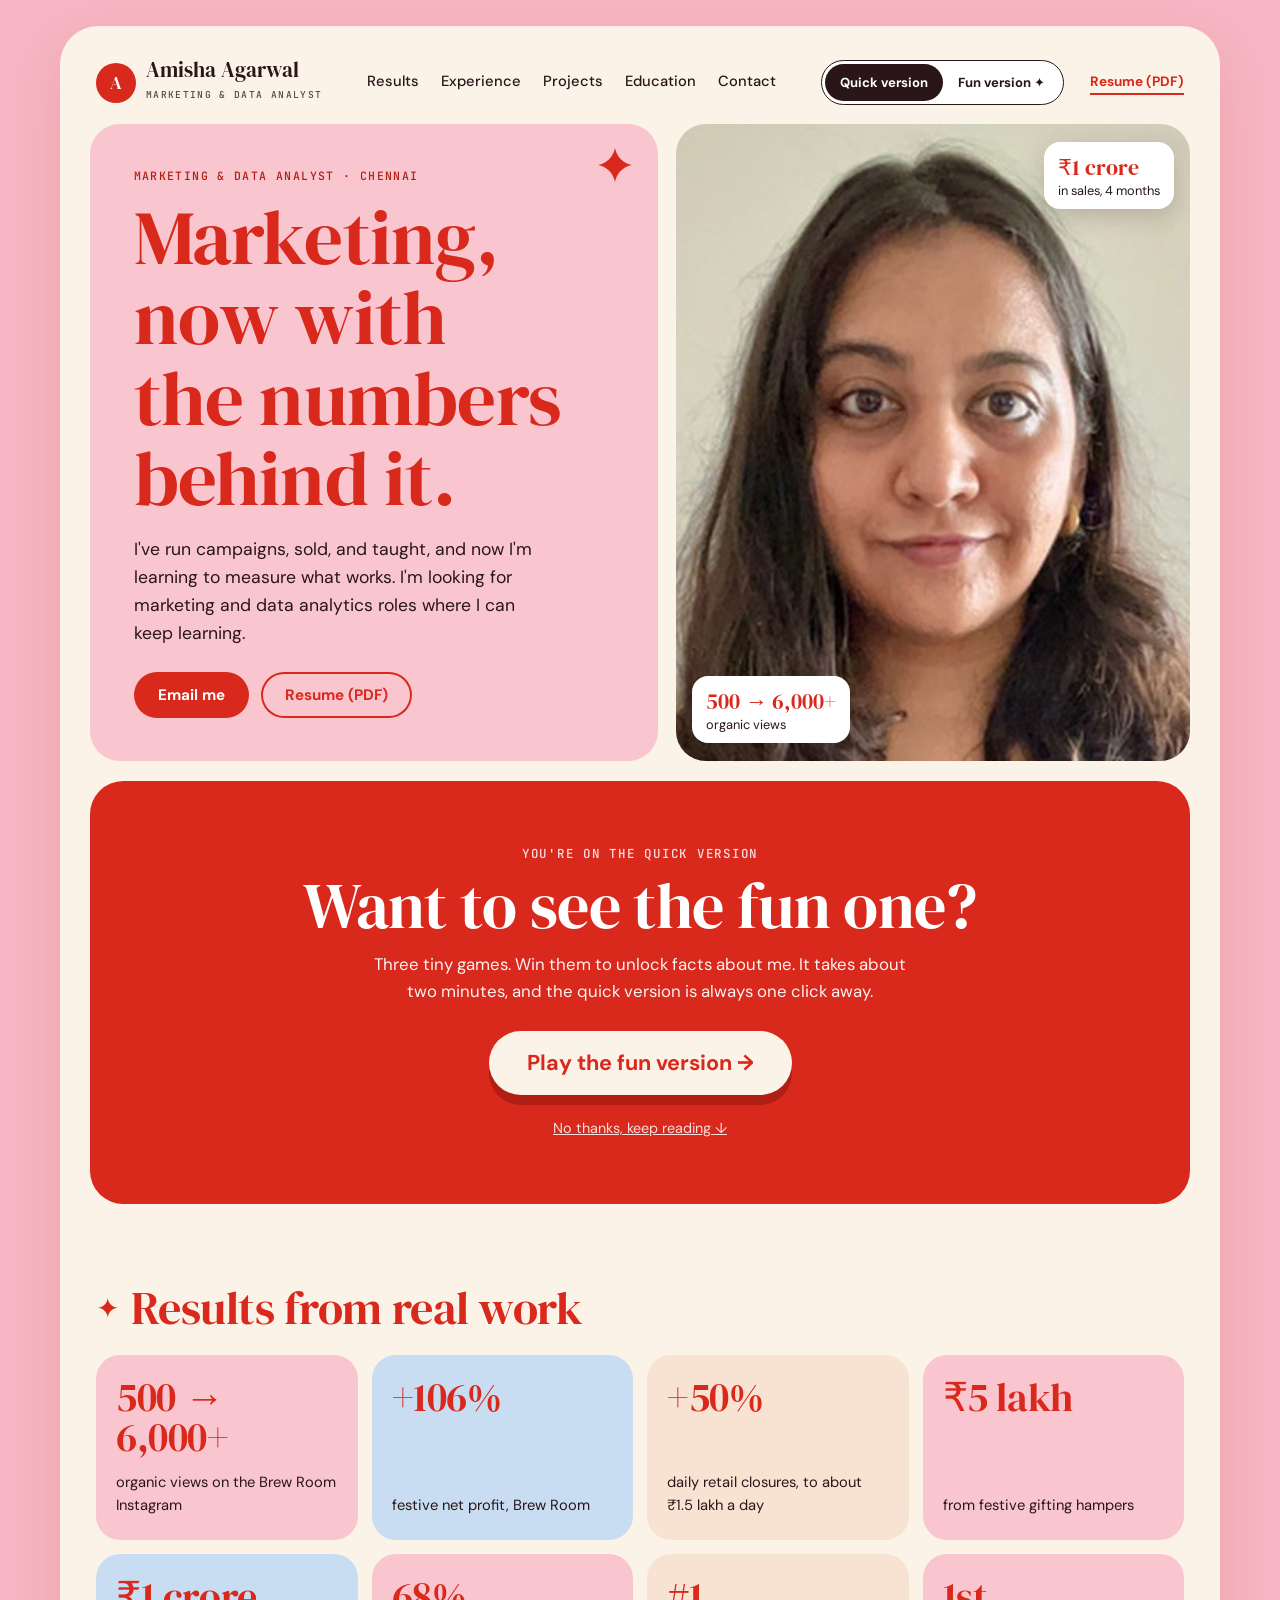
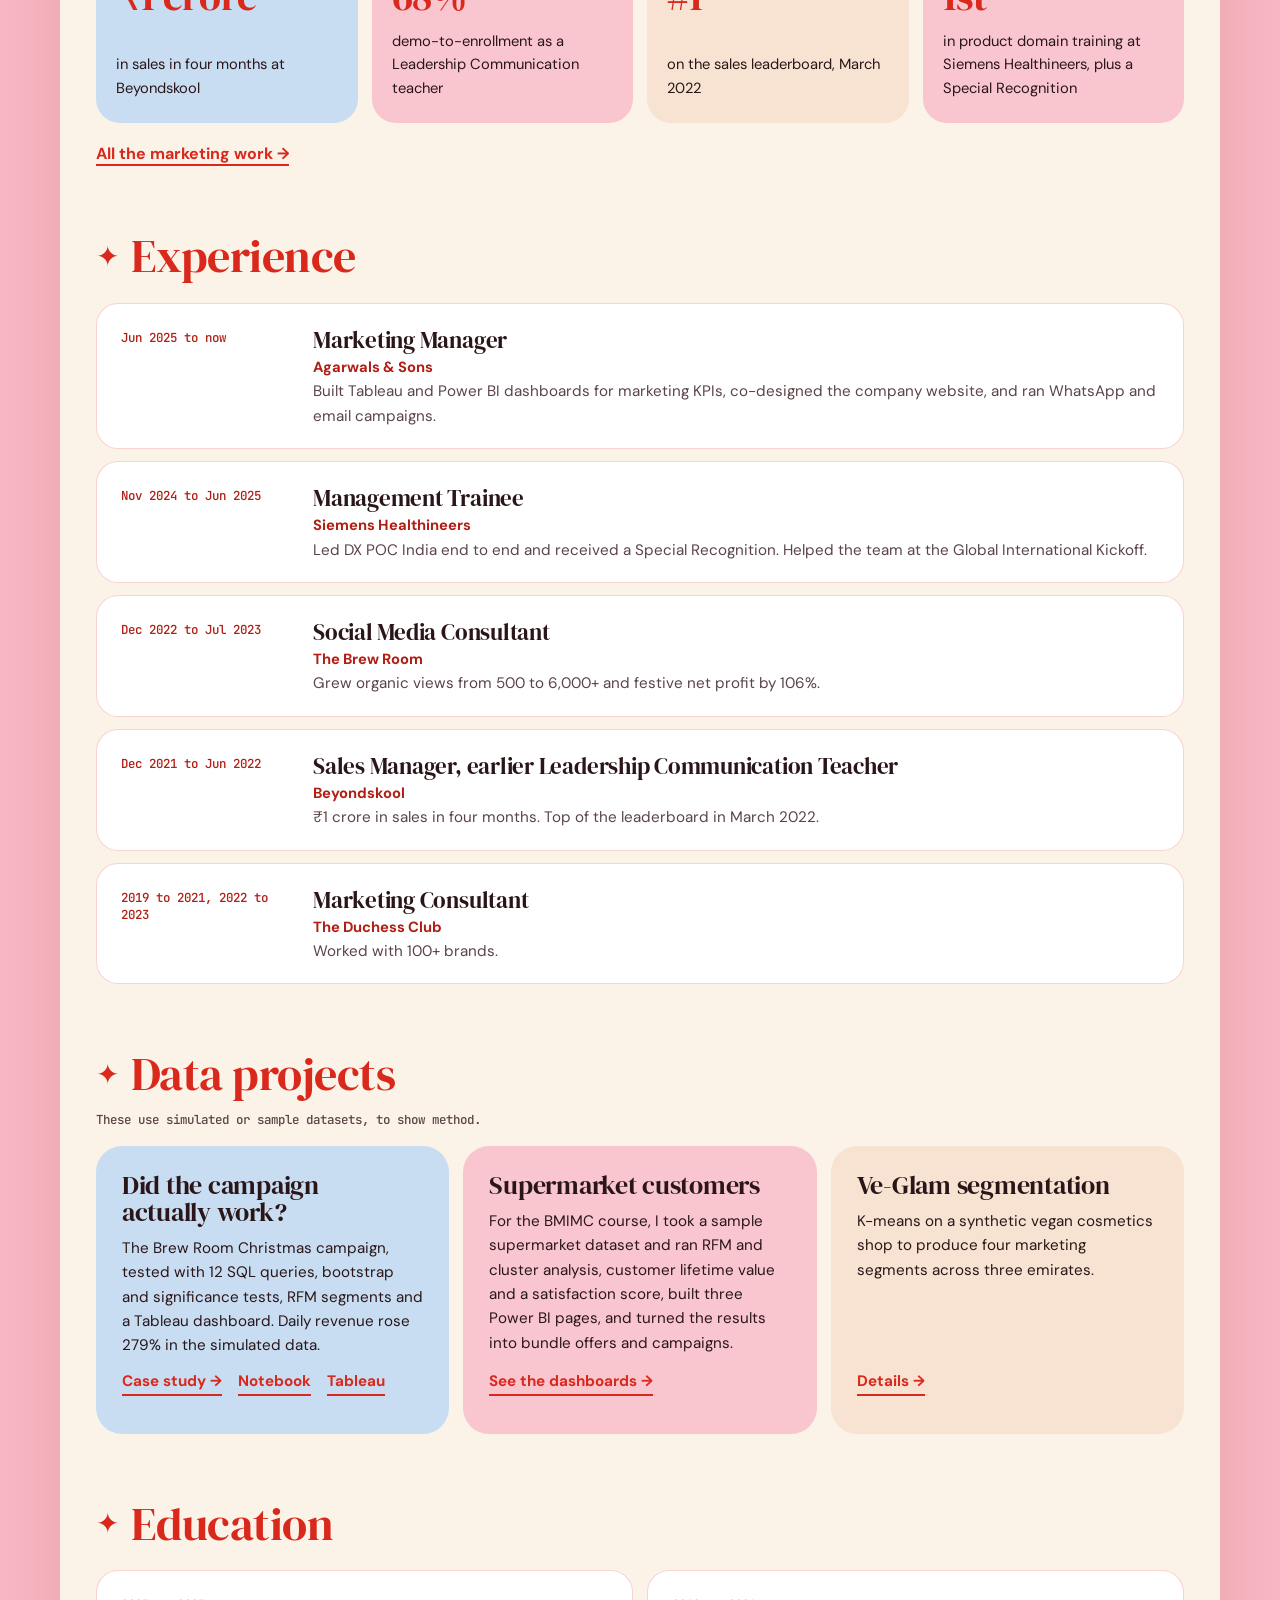
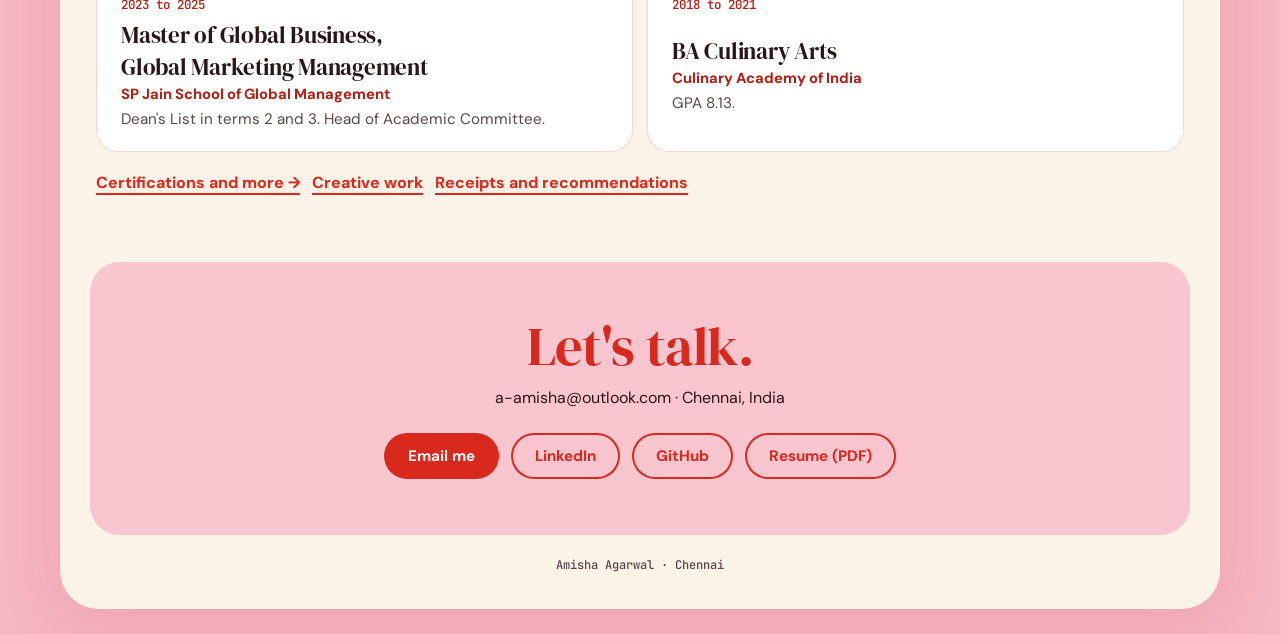
==== commit 7a00a81e: "New pink/cream design: quick landing page, fun mini-game version, re-skinned subpages Co-Authored-By" ====
--- a/docs/index.html
+++ b/docs/index.html
@@ -1,221 +1,13 @@
-<!doctype html>
-<html lang="en"><head><meta charset="utf-8"><meta name="viewport" content="width=device-width,initial-scale=1">
-<title>Amisha Agarwal | Marketing Studio</title>
-<meta name="description" content="Amisha Agarwal: marketing and data analyst. An interactive studio room: data projects, campaigns, case studies and contact. Switch to Clean List View for the quick read.">
-<link rel="preconnect" href="https://fonts.googleapis.com"><link rel="preconnect" href="https://fonts.gstatic.com" crossorigin><link rel="stylesheet" href="https://fonts.googleapis.com/css2?family=Playfair+Display:ital,wght@0,500;0,700;1,500&family=Plus+Jakarta+Sans:wght@400;500;600;700;800&family=JetBrains+Mono:wght@500;700&display=swap"><style>
-:root{--wall:#FDFBF9;--blush:#F7E6EA;--rose:#D88C9A;--rose2:#9e4d60;--brass:#B8925A;--ink:#2B1E24;--serif:'Playfair Display',Georgia,serif;--sans:'Plus Jakarta Sans',system-ui,sans-serif;--mono:'JetBrains Mono',ui-monospace,Menlo,monospace}
-*{box-sizing:border-box}html,body{margin:0;height:100%}body{background:var(--wall);color:var(--ink);font:400 1rem/1.55 var(--sans);display:flex;flex-direction:column;min-height:100vh}
-a{color:inherit}
-.top{display:flex;align-items:center;justify-content:space-between;gap:14px;flex-wrap:wrap;padding:10px max(16px,3vw);background:var(--wall);border-bottom:1.5px solid var(--brass);z-index:5}
-.who{display:flex;flex-direction:column;line-height:1.15;text-decoration:none}.who b{font:700 1.3rem var(--serif)}.who span{font:500 .68rem var(--mono);letter-spacing:.06em;text-transform:uppercase;opacity:.7}
-.hr{display:flex;align-items:center;gap:16px;flex-wrap:wrap}.rs{font:700 .82rem var(--sans);color:var(--ink);text-decoration:none;border-bottom:1.5px solid var(--brass);padding-bottom:1px}.rs:hover{color:var(--rose2)}
-.seg{display:inline-flex;border:1.5px solid var(--brass);border-radius:999px;padding:3px;background:var(--wall)}
-.seg button{font:600 .82rem var(--sans);border:0;background:none;color:var(--ink);padding:7px 15px;border-radius:999px;cursor:pointer}
-.seg button[aria-pressed=true]{background:var(--ink);color:var(--wall)}
-.seg button:focus-visible,.btn:focus-visible,.kb:focus-visible,.chs button:focus-visible{outline:2px solid var(--rose2);outline-offset:2px}
-main{flex:1;display:flex;flex-direction:column;min-height:0}
-#room{flex:1;position:relative;min-height:540px;height:calc(100vh - 62px);overflow:hidden}
-/**/.sc{position:absolute;inset:0}#scene{position:absolute;inset:0;width:100%;height:100%;display:block}
-#scene .ol{stroke:var(--ink);stroke-width:1.8;stroke-linejoin:round;stroke-linecap:round}
-#scene .br{fill:none;stroke:var(--brass);stroke-width:1.5}
-#scene .pn,#scene .pn2{fill:none;stroke:var(--brass);stroke-width:1.5}#scene .pn2{stroke-opacity:.55}
-#scene .pl{stroke:var(--ink);stroke-opacity:.12}
-#scene .ol:not([fill]){fill:none}
-#scene text:not([fill]){fill:var(--ink)}#scene .wl{font:500 italic 24px var(--serif)}#scene .wl.big{font:700 44px var(--serif);font-style:normal}#scene .ws{font:500 12px var(--mono);letter-spacing:.06em;fill:var(--rose2)}
-#scene .serif{font-family:var(--serif)}#scene .mono{font-family:var(--mono)}
-#scene .plq{fill:var(--brass);stroke:var(--ink);stroke-width:1.2}#scene .np{font-size:8.5px;font-weight:700;fill:var(--wall);letter-spacing:.04em}
-#scene .obj{cursor:pointer;transition:transform .28s cubic-bezier(.2,.8,.2,1),filter .28s;outline:none}
-#scene .obj:hover,#scene .obj:focus-visible,#scene .obj.hot{transform:translateY(-5px);filter:drop-shadow(0 0 9px rgba(216,140,154,.75))}
-#scene .obj:focus-visible{filter:drop-shadow(0 0 3px #9e4d60) drop-shadow(0 0 9px rgba(216,140,154,.75))}
-#scene .ch{cursor:pointer;outline:none}#scene .ch rect{fill:var(--wall);stroke:var(--ink);stroke-width:1.5;transition:fill .2s}#scene .ch text{font:700 8.5px var(--mono);fill:var(--ink)}
-#scene .ch:hover rect,#scene .ch.on rect,#scene .ch:focus-visible rect{fill:var(--rose)}
-#knob,#dk{transition:transform .5s cubic-bezier(.3,1.4,.5,1);transform-box:fill-box;transform-origin:center}
-#knobhit:focus-visible circle{stroke:var(--rose2);stroke-width:2}
-.bubble{font:500 11.5px/1.4 var(--sans);background:var(--wall);border:1.5px solid var(--brass);border-radius:12px;padding:8px 11px;color:var(--ink);box-shadow:0 4px 14px rgba(184,146,90,.18);position:relative;display:flex;flex-direction:column;gap:3px;height:100%;justify-content:center}
-.bubble b{font:700 8px var(--mono);letter-spacing:.1em;text-transform:uppercase;color:var(--rose2)}
-.also{position:absolute;left:0;right:0;bottom:10px;text-align:center;font:500 .8rem var(--mono);color:var(--ink);pointer-events:none}.also a{pointer-events:auto;color:var(--rose2);font-weight:700;margin:0 5px}
-/* drawer */
-.ov{position:fixed;inset:0;background:rgba(43,30,36,.32);opacity:0;pointer-events:none;transition:opacity .25s;z-index:20}.ov.on{opacity:1;pointer-events:auto}
-.dr{position:fixed;top:0;right:0;bottom:0;width:min(440px,100%);background:var(--wall);border-left:1.5px solid var(--brass);box-shadow:-18px 0 50px rgba(43,30,36,.14);transform:translateX(104%);transition:transform .32s cubic-bezier(.2,.8,.2,1);z-index:21;display:flex;flex-direction:column;visibility:hidden}
-.dr.on{transform:none;visibility:visible}
-.dr .x{align-self:flex-end;margin:14px 14px 0;width:38px;height:38px;border-radius:50%;border:1.5px solid var(--brass);background:var(--wall);font:600 1.1rem var(--sans);cursor:pointer;color:var(--ink)}
-.dr .x:hover{background:var(--blush)}
-#drb{padding:6px 28px 32px;overflow:auto}
-.eb{font:700 .7rem var(--mono);letter-spacing:.1em;text-transform:uppercase;color:var(--rose2)}
-#drb h2{font:700 1.9rem/1.12 var(--serif);margin:6px 0 10px;letter-spacing:-.01em}.lede{margin:0 0 16px;color:#4a3a41}
-.kpis{display:flex;flex-wrap:wrap;gap:8px;margin:14px 0}.kpis b{font:700 .78rem var(--mono);background:var(--blush);border:1.5px solid var(--brass);color:var(--ink);border-radius:999px;padding:6px 12px}
-.tags{display:flex;flex-wrap:wrap;gap:6px;margin:4px 0 16px}.tags span{font:500 .7rem var(--mono);color:var(--rose2);border-bottom:1.5px solid var(--rose)}
-.acts{display:flex;flex-wrap:wrap;gap:10px;margin-top:16px}
-.btn{display:inline-flex;align-items:center;font:700 .85rem var(--sans);text-decoration:none;background:var(--ink);color:var(--wall);padding:10px 18px;border-radius:999px;border:0;cursor:pointer;transition:background .2s,transform .2s}.btn:hover{background:var(--rose2);transform:translateY(-1px)}
-.btn.ghost{background:transparent;color:var(--ink);box-shadow:inset 0 0 0 1.5px var(--brass)}.btn.ghost:hover{background:var(--blush);color:var(--ink)}
-.fn{font:500 .72rem var(--mono);color:#7b6a71;margin:16px 0 0}
-.ba{list-style:none;margin:0 0 6px;padding:0;display:flex;flex-direction:column;gap:8px}.ba li{display:grid;grid-template-columns:1fr auto auto auto;gap:8px;align-items:center;background:var(--blush);border:1.5px solid var(--brass);border-radius:14px;padding:10px 12px;font-size:.85rem}
-.ba li span{grid-column:1/-1;font-weight:600}.ba b{font:700 .85rem var(--mono)}.ba i{font-style:normal;color:var(--brass)}.ba b.a{color:var(--rose2)}
-.chs{display:flex;gap:8px;margin-bottom:14px}.chs button{font:700 .8rem var(--mono);padding:8px 14px;border-radius:8px;border:1.5px solid var(--ink);background:var(--wall);cursor:pointer}.chs button[aria-selected=true]{background:var(--rose);}
-.tune{display:flex;gap:16px;align-items:center;background:var(--blush);border:1.5px solid var(--brass);border-radius:18px;padding:14px;margin-bottom:10px}.kb{border:0;background:none;padding:0;cursor:pointer;border-radius:50%;flex:none}#dk{transition:transform .5s cubic-bezier(.3,1.4,.5,1)}
-.note{margin:0;font:italic 500 1.05rem/1.4 var(--serif)}.dots{display:flex;gap:6px;margin-bottom:18px}.dots i{width:8px;height:8px;border-radius:50%;border:1.5px solid var(--brass)}.dots i.on{background:var(--rose2);border-color:var(--rose2)}
-.em{display:flex;align-items:center;justify-content:space-between;gap:10px;flex-wrap:wrap;font:600 .85rem var(--mono);border:1.5px solid var(--brass);border-radius:14px;padding:8px 8px 8px 14px;word-break:break-all}
-/* list */
-#list{display:none;padding:clamp(20px,4vw,48px) max(16px,4vw) 60px;max-width:1100px;margin:0 auto;width:100%}
-.intro h1{font:700 clamp(2rem,6vw,3.4rem)/1.05 var(--serif);margin:0 0 10px;letter-spacing:-.02em}.intro p{max-width:56ch;color:#4a3a41;margin:0 0 28px}
-.lg{display:grid;grid-template-columns:repeat(auto-fill,minmax(min(100%,310px),1fr));gap:18px}
-.lc{border:1.5px solid var(--brass);border-radius:22px;padding:22px;background:#fff;display:flex;flex-direction:column;box-shadow:0 14px 34px rgba(184,146,90,.1)}.lc h3{font:700 1.3rem/1.2 var(--serif);margin:6px 0 8px}.lc p{margin:0;color:#4a3a41;font-size:.92rem}.lc .acts{margin-top:auto;padding-top:14px}
-
-.pf{max-width:980px;margin:0 auto;padding:clamp(28px,6vw,72px) max(20px,4vw) 70px}
-.hero2{display:grid;grid-template-columns:1.25fr .75fr;gap:clamp(24px,5vw,64px);align-items:center}
-.hi{font:italic 500 1.2rem var(--serif);margin:0;color:var(--rose2)}.pf h1{font:700 clamp(2.4rem,7vw,4.2rem)/1.02 var(--serif);margin:4px 0 6px;letter-spacing:-.02em}
-.rl{font:500 .8rem var(--mono);letter-spacing:.1em;text-transform:uppercase;margin:0 0 18px}.bio{font-size:1.05rem;max-width:46ch;color:#3d2e35;margin:0 0 22px}
-.cta{display:flex;flex-wrap:wrap;gap:10px}.hp img{width:100%;height:auto;aspect-ratio:4/5;object-fit:cover;border-radius:200px 200px 16px 16px;border:1.5px solid var(--brass);padding:8px;background:var(--blush)}
-.pf hr{border:0;border-top:1.5px solid rgba(184,146,90,.5);margin:clamp(34px,6vw,60px) 0 clamp(22px,4vw,34px)}
-.pf h2{font:700 clamp(1.5rem,3.6vw,2rem) var(--serif);margin:0 0 18px;letter-spacing:-.01em}
-.res{list-style:none;margin:0;padding:0;display:grid;grid-template-columns:repeat(2,minmax(0,1fr));gap:0 40px}
-.res li{display:flex;gap:14px;align-items:baseline;padding:12px 0;border-bottom:1px solid rgba(43,30,36,.1)}.res b{font:700 1.15rem var(--mono);min-width:7.4rem;color:var(--rose2);flex:none}.res span{font-size:.95rem}
-.job{display:grid;grid-template-columns:150px 1fr;gap:18px;padding:12px 0}.job .when{font:500 .78rem var(--mono);color:#7b6a71;padding-top:5px}.job h3{font:700 1.1rem var(--sans);margin:0}.job p{margin:2px 0 0;font-size:.95rem;color:#3d2e35}.job .org{font-weight:600;color:var(--rose2)}
-.proj{padding:6px 0 14px}.proj h3{font:700 1.2rem var(--serif);margin:0 0 4px}.proj p{margin:0 0 6px;max-width:64ch;font-size:.95rem}.lk{display:flex;gap:18px;flex-wrap:wrap}.lk a,.more a{color:var(--ink);font-weight:700;font-size:.9rem;text-decoration:none;border-bottom:1.5px solid var(--brass)}.lk a:hover,.more a:hover{color:var(--rose2)}
-.note2{font:500 .78rem var(--mono);color:#7b6a71;margin:-8px 0 14px}.more{margin:14px 0 0;display:flex;gap:24px;flex-wrap:wrap}
-@media(max-width:760px){.hero2{grid-template-columns:1fr}.hp{order:-1;max-width:240px}.res{grid-template-columns:1fr}.job{grid-template-columns:1fr;gap:2px}}
-body.list #room{display:none}body.list #list{display:block}
-.foot{text-align:center;padding:18px;font:500 .75rem var(--mono);opacity:.7}
-@media(max-width:720px){#room{height:auto;min-height:0;display:flex;flex-direction:column}.sc{position:relative;inset:auto;overflow-x:auto;overflow-y:hidden;height:540px;background:linear-gradient(#F7E6EA 0 60px,#FDFBF9 60px)}#scene{position:relative;width:1000px;height:540px;inset:auto}.also{position:static;padding:12px 8px 20px;font-size:.72rem;line-height:1.8}.also::before{content:'Swipe the room sideways ↔';display:block;color:var(--rose2);font-weight:700}}
-@media(prefers-reduced-motion:reduce){*{transition:none!important;animation:none!important}}
-</style></head><body>
-<header class="top"><a class="who" href="./"><b>Amisha Agarwal</b><span>Marketing &amp; Data Analyst</span></a>
-<div class="hr"><a class="rs" href="Amisha_Agarwal_Resume.pdf" target="_blank" rel="noopener">Resume (PDF)</a><div class="seg" id="seg" role="group" aria-label="View"><button data-v="room" aria-pressed="true">Room View</button><button data-v="list" aria-pressed="false">Clean List View</button></div></div></header>
-<main>
-<section id="room" aria-label="Marketing studio room"><div class="sc">
-<svg id="scene" viewBox="0 0 1200 640" preserveAspectRatio="xMidYMax meet" style="overflow:visible" role="group" aria-label="Illustrated studio room with four clickable objects">
-<defs>
-<pattern id="dam" width="60" height="60" patternUnits="userSpaceOnUse"><path d="M30 8c6 8 6 14 0 22-6-8-6-14 0-22zM0 38c6 8 6 14 0 22M60 38c-6 8-6 14 0 22" fill="none" stroke="#D88C9A" stroke-opacity=".16" stroke-width="1.2"/><circle cx="30" cy="42" r="2" fill="#B8925A" fill-opacity=".18"/></pattern>
-</defs>
-<rect x="-1200" y="-600" width="3600" height="600" fill="#F7E6EA"/><rect x="-1200" y="0" width="3600" height="548" fill="#FDFBF9"/><rect x="-1200" y="0" width="3600" height="548" fill="url(#dam)"/>
-<rect x="-1200" width="3600" height="28" fill="#F7E6EA"/><line x1="-1200" y1="28" x2="2400" y2="28" class="br"/><line x1="-1200" y1="32" x2="2400" y2="32" class="ol" stroke-width="1"/>
-<line x1="-1200" y1="64" x2="2400" y2="64" class="br" stroke-width="2.5"/>
-<rect x="-1200" y="400" width="3600" height="148" fill="#F7E6EA"/><line x1="-1200" y1="400" x2="2400" y2="400" class="ol" stroke-width="2"/><line x1="-1200" y1="406" x2="2400" y2="406" class="br"/>
-<rect x="-1182" y="418" width="124" height="104" rx="2" class="pn"/><rect x="-1174" y="426" width="108" height="88" rx="1" class="pn2"/><rect x="-1032" y="418" width="124" height="104" rx="2" class="pn"/><rect x="-1024" y="426" width="108" height="88" rx="1" class="pn2"/><rect x="-882" y="418" width="124" height="104" rx="2" class="pn"/><rect x="-874" y="426" width="108" height="88" rx="1" class="pn2"/><rect x="-732" y="418" width="124" height="104" rx="2" class="pn"/><rect x="-724" y="426" width="108" height="88" rx="1" class="pn2"/><rect x="-582" y="418" width="124" height="104" rx="2" class="pn"/><rect x="-574" y="426" width="108" height="88" rx="1" class="pn2"/><rect x="-432" y="418" width="124" height="104" rx="2" class="pn"/><rect x="-424" y="426" width="108" height="88" rx="1" class="pn2"/><rect x="-282" y="418" width="124" height="104" rx="2" class="pn"/><rect x="-274" y="426" width="108" height="88" rx="1" class="pn2"/><rect x="-132" y="418" width="124" height="104" rx="2" class="pn"/><rect x="-124" y="426" width="108" height="88" rx="1" class="pn2"/><rect x="18" y="418" width="124" height="104" rx="2" class="pn"/><rect x="26" y="426" width="108" height="88" rx="1" class="pn2"/><rect x="168" y="418" width="124" height="104" rx="2" class="pn"/><rect x="176" y="426" width="108" height="88" rx="1" class="pn2"/><rect x="318" y="418" width="124" height="104" rx="2" class="pn"/><rect x="326" y="426" width="108" height="88" rx="1" class="pn2"/><rect x="468" y="418" width="124" height="104" rx="2" class="pn"/><rect x="476" y="426" width="108" height="88" rx="1" class="pn2"/><rect x="618" y="418" width="124" height="104" rx="2" class="pn"/><rect x="626" y="426" width="108" height="88" rx="1" class="pn2"/><rect x="768" y="418" width="124" height="104" rx="2" class="pn"/><rect x="776" y="426" width="108" height="88" rx="1" class="pn2"/><rect x="918" y="418" width="124" height="104" rx="2" class="pn"/><rect x="926" y="426" width="108" height="88" rx="1" class="pn2"/><rect x="1068" y="418" width="124" height="104" rx="2" class="pn"/><rect x="1076" y="426" width="108" height="88" rx="1" class="pn2"/><rect x="1218" y="418" width="124" height="104" rx="2" class="pn"/><rect x="1226" y="426" width="108" height="88" rx="1" class="pn2"/><rect x="1368" y="418" width="124" height="104" rx="2" class="pn"/><rect x="1376" y="426" width="108" height="88" rx="1" class="pn2"/><rect x="1518" y="418" width="124" height="104" rx="2" class="pn"/><rect x="1526" y="426" width="108" height="88" rx="1" class="pn2"/><rect x="1668" y="418" width="124" height="104" rx="2" class="pn"/><rect x="1676" y="426" width="108" height="88" rx="1" class="pn2"/><rect x="1818" y="418" width="124" height="104" rx="2" class="pn"/><rect x="1826" y="426" width="108" height="88" rx="1" class="pn2"/><rect x="1968" y="418" width="124" height="104" rx="2" class="pn"/><rect x="1976" y="426" width="108" height="88" rx="1" class="pn2"/><rect x="2118" y="418" width="124" height="104" rx="2" class="pn"/><rect x="2126" y="426" width="108" height="88" rx="1" class="pn2"/><rect x="2268" y="418" width="124" height="104" rx="2" class="pn"/><rect x="2276" y="426" width="108" height="88" rx="1" class="pn2"/>
-<rect x="-1200" y="530" width="3600" height="18" fill="#FDFBF9" class="ol"/>
-<rect x="-1200" y="548" width="3600" height="400" fill="#EBD3D1"/><line x1="-1200" y1="572" x2="2400" y2="572" class="pl"/><line x1="-1200" y1="596" x2="2400" y2="596" class="pl"/><line x1="-1200" y1="620" x2="2400" y2="620" class="pl"/>
-<ellipse cx="600" cy="598" rx="360" ry="30" fill="#D88C9A" fill-opacity=".32" class="br"/><ellipse cx="600" cy="598" rx="320" ry="23" fill="none" class="br" stroke-dasharray="3 5"/>
-<g class="welcome"><text x="52" y="116" class="wl">Welcome to my</text><text x="52" y="156" class="wl big">marketing studio.</text><text x="52" y="188" class="ws">Tap an object to look inside.</text></g>
-
-<!-- DESK + COMPUTER -->
-<g class="obj" id="o-data" tabindex="0" role="button" aria-label="Vintage computer: Data and Analytics. Opens details." data-open="data">
- <rect x="50" y="432" width="380" height="14" rx="3" fill="#B8925A" fill-opacity=".35" class="ol"/>
- <rect x="66" y="446" width="348" height="100" fill="#FDFBF9" class="ol"/><rect x="76" y="456" width="150" height="80" rx="2" fill="#F7E6EA" class="br"/><rect x="238" y="456" width="166" height="80" rx="2" fill="#F7E6EA" class="br"/>
- <circle cx="151" cy="496" r="4" fill="#B8925A" class="ol" stroke-width="1"/><circle cx="321" cy="496" r="4" fill="#B8925A" class="ol" stroke-width="1"/>
- <rect x="206" y="410" width="68" height="22" rx="3" fill="#F7E6EA" class="ol"/>
- <rect x="150" y="296" width="180" height="118" rx="16" fill="#FDFBF9" class="ol"/>
- <rect x="164" y="310" width="152" height="86" rx="10" fill="#2B1E24"/>
- <g class="scr"><rect x="178" y="364" width="16" height="22" fill="#D88C9A"/><rect x="200" y="350" width="16" height="36" fill="#D88C9A"/><rect x="222" y="336" width="16" height="50" fill="#D88C9A"/><rect x="244" y="322" width="16" height="64" fill="#F7E6EA"/><text x="270" y="334" class="mono" fill="#F7E6EA" font-size="12">+279%</text><text x="270" y="348" class="mono" fill="#D88C9A" font-size="7">SIMULATED</text><rect x="268" y="360" width="38" height="2" fill="#B8925A"/><rect x="268" y="368" width="28" height="2" fill="#B8925A"/><rect x="268" y="376" width="34" height="2" fill="#B8925A"/></g>
- <circle cx="312" cy="404" r="3" fill="#D88C9A" class="ol" stroke-width="1"/>
- <rect x="150" y="420" width="130" height="12" rx="3" fill="#FDFBF9" class="ol" transform="translate(0,0)"/><path d="M160 426h110" stroke="#B8925A" stroke-dasharray="3 3" stroke-width="1.5"/>
- <path d="M84 432c-4-22-2-40 8-54 6 14 8 34 4 54z" fill="#D88C9A" fill-opacity=".5" class="ol"/><rect x="76" y="418" width="28" height="14" rx="2" fill="#FDFBF9" class="ol"/>
- <rect x="356" y="408" width="30" height="24" rx="4" fill="#FDFBF9" class="ol"/><path d="M386 414c10 0 10 14 0 14" fill="none" class="ol"/>
- <rect x="160" y="468" width="160" height="24" rx="3" class="plq"/><text x="240" y="484" class="mono np" text-anchor="middle">DATA &amp; ANALYTICS</text>
-</g>
-
-<!-- AD BOARD -->
-<g class="obj" id="o-growth" tabindex="0" role="button" aria-label="Gilded framed ad board: Growth and Campaigns. Opens details." data-open="growth">
- <path d="M490 112L575 64L660 112" fill="none" class="br"/><circle cx="575" cy="64" r="4" fill="#B8925A" class="ol" stroke-width="1"/>
- <rect x="455" y="108" width="240" height="196" rx="6" fill="#B8925A" fill-opacity=".28" class="ol" stroke-width="2"/>
- <rect x="466" y="119" width="218" height="174" rx="3" fill="#FDFBF9" class="br"/>
- <text x="575" y="148" text-anchor="middle" class="serif" font-size="17" font-style="italic">The Brew Room</text>
- <line x1="520" y1="158" x2="630" y2="158" class="br"/>
- <rect x="498" y="262" width="34" height="8" fill="#F7E6EA" class="ol" stroke-width="1"/>
- <rect x="618" y="180" width="34" height="90" fill="#D88C9A" class="ol" stroke-width="1"/>
- <text x="515" y="256" text-anchor="middle" class="mono" font-size="11" font-weight="700">500</text><text x="635" y="174" text-anchor="middle" class="mono" font-size="11" font-weight="700">6,000+</text>
- <path d="M538 252C562 248 586 214 606 190" fill="none" stroke="#B8925A" stroke-width="1.5" stroke-dasharray="4 4"/><path d="M600 186l10 2-4 9" fill="none" class="br"/>
- <text x="575" y="284" text-anchor="middle" class="mono" font-size="8.5">ORGANIC VIEWS: BEFORE → AFTER</text>
- <rect x="510" y="312" width="130" height="22" rx="3" class="plq"/><text x="575" y="327" class="mono np" text-anchor="middle">GROWTH &amp; CAMPAIGNS</text>
-</g>
-
-<!-- RADIO -->
-<g class="obj" id="o-radio" tabindex="0" role="button" aria-label="Antique radio: About and Contact. Opens details." data-open="radio">
- <rect x="728" y="436" width="190" height="12" rx="3" fill="#B8925A" fill-opacity=".35" class="ol"/>
- <path d="M742 448v84M904 448v84" class="ol" stroke-width="4"/><rect x="742" y="488" width="162" height="6" fill="#B8925A" fill-opacity=".35" class="ol" stroke-width="1"/>
- <rect x="752" y="338" width="138" height="98" rx="14" fill="#F7E6EA" class="ol"/>
- <rect x="764" y="352" width="56" height="70" rx="6" fill="#FDFBF9" class="ol"/>
- <g stroke="#2B1E24" stroke-width="1.2" stroke-opacity=".7"><line x1="772" y1="360" x2="772" y2="414"/><line x1="780" y1="360" x2="780" y2="414"/><line x1="788" y1="360" x2="788" y2="414"/><line x1="796" y1="360" x2="796" y2="414"/><line x1="804" y1="360" x2="804" y2="414"/><line x1="812" y1="360" x2="812" y2="414"/></g>
- <rect x="830" y="352" width="48" height="22" rx="4" fill="#FDFBF9" class="ol"/><line x1="836" y1="366" x2="872" y2="366" class="br" stroke-width="1"/><line id="needle" x1="846" y1="356" x2="846" y2="372" stroke="#D88C9A" stroke-width="2"/>
- <circle cx="854" cy="404" r="15" fill="#B8925A" class="ol" id="knobbase"/><g id="knob"><circle cx="854" cy="404" r="10" fill="#FDFBF9" class="ol"/><line x1="854" y1="404" x2="854" y2="396" class="ol" stroke-width="2.5"/></g>
- <path d="M766 338L752 296M876 338L896 292" class="ol" stroke-width="1.5"/>
- <rect x="745" y="508" width="150" height="22" rx="3" class="plq"/><text x="820" y="523" class="mono np" text-anchor="middle">ABOUT &amp; CONTACT</text>
-</g>
-<g id="knobhit" tabindex="0" role="button" aria-label="Tune the radio: next note" style="cursor:pointer"><circle cx="854" cy="404" r="18" fill="transparent"/></g>
-<foreignObject x="736" y="196" width="180" height="104" id="bubblefo"><div xmlns="http://www.w3.org/1999/xhtml" class="bubble" id="bubble" aria-live="polite"><b>On air</b><span id="bnote">Turn the knob to tune in.</span></div></foreignObject>
-
-<!-- TV -->
-<g class="obj" id="o-tv" tabindex="0" role="button" aria-label="Retro parlor TV: Featured Case Study. Opens full details." data-open="tv">
- <path d="M1050 332L1018 276M1050 332L1086 270" class="ol" stroke-width="2" fill="none"/><circle cx="1018" cy="276" r="3" fill="#B8925A" class="ol" stroke-width="1"/><circle cx="1086" cy="270" r="3" fill="#B8925A" class="ol" stroke-width="1"/>
- <path d="M978 470L962 546M1122 470L1138 546" class="ol" stroke-width="5"/>
- <rect x="946" y="330" width="208" height="142" rx="18" fill="#F7E6EA" class="ol" stroke-width="2"/><rect x="952" y="336" width="196" height="130" rx="14" fill="none" class="br"/>
- <rect x="966" y="344" width="132" height="116" rx="16" fill="#2B1E24"/>
- <g id="tvscr"><text x="980" y="368" class="mono" font-size="8" fill="#D88C9A" id="tv1">CH 01 · ON AIR</text><text x="980" y="394" class="serif" font-size="17" fill="#FDFBF9" id="tv2">Brew Room</text><text x="980" y="412" class="serif" font-size="10" fill="#F7E6EA" font-style="italic" id="tv3">Did the campaign work?</text><text x="980" y="440" class="mono" font-size="13" font-weight="700" fill="#D88C9A" id="tv4">+279% lift*</text></g>
- <rect x="966" y="344" width="132" height="116" rx="16" fill="url(#dam)" opacity=".2"/>
- <circle cx="1124" cy="352" r="0"/>
- <circle cx="1124" cy="440" r="7" fill="#B8925A" class="ol" stroke-width="1.5"/><line x1="1124" y1="440" x2="1128" y2="435" class="ol" stroke-width="1.5"/>
- <rect x="1106" y="456" width="0" height="0"/>
- <rect x="990" y="490" width="120" height="22" rx="3" class="plq"/><text x="1050" y="505" class="mono np" text-anchor="middle">FEATURED CASE STUDY</text>
-</g>
-<g class="ch" id="ch1" tabindex="0" role="button" aria-label="Channel 01: Brew Room campaign analytics"><rect x="1104" y="364" width="40" height="22" rx="4"/><text x="1124" y="379" text-anchor="middle">CH 01</text></g>
-<g class="ch" id="ch2" tabindex="0" role="button" aria-label="Channel 02: Ve-Glam segmentation"><rect x="1104" y="394" width="40" height="22" rx="4"/><text x="1124" y="409" text-anchor="middle">CH 02</text></g>
-</svg></div>
-<div class="also">Also on the shelves: <a href="creative.html">Creative work</a>·<a href="education.html">Education</a>·<a href="receipts.html">Receipts</a></div></section>
-<section id="list" aria-label="Profile"><div class="pf">
-<div class="hero2"><div class="ht"><p class="hi">Hi, I'm</p><h1>Amisha Agarwal</h1><p class="rl">Marketing &amp; Data Analyst</p>
-<p class="bio">I'm a marketing manager based in Chennai, moving into data and marketing analytics. I've run campaigns, sold, and taught, and now I'm learning to measure what works. I'm looking for marketing and data analytics roles where I can keep learning.</p>
-<div class="cta"><a class="btn" href="mailto:a-amisha@outlook.com">Email me</a><a class="btn ghost" href="Amisha_Agarwal_Resume.pdf" target="_blank" rel="noopener">Resume (PDF)</a><a class="btn ghost" href="https://www.linkedin.com/in/amisha-a-b62669198/" target="_blank" rel="noopener">LinkedIn</a><a class="btn ghost" href="https://github.com/Amizingamy/Data-Analytics-Portfolio" target="_blank" rel="noopener">GitHub</a></div></div>
-<div class="hp"><img src="img/amisha.jpg" alt="Amisha Agarwal" width="320" height="400"></div></div>
-<hr><h2>Results from real work</h2><ul class="res"><li><b>500 → 6,000+</b><span>organic views on the Brew Room Instagram</span></li><li><b>+106%</b><span>festive net profit, Brew Room</span></li><li><b>+50%</b><span>daily retail closures, to about ₹1.5 lakh a day</span></li><li><b>₹5 lakh</b><span>from festive gifting hampers</span></li><li><b>₹1 crore</b><span>in sales in four months at Beyondskool</span></li><li><b>68%</b><span>demo-to-enrollment as a Leadership Communication teacher</span></li><li><b>#1</b><span>on the sales leaderboard, March 2022</span></li><li><b>1st</b><span>in product domain training at Siemens Healthineers, plus a Special Recognition</span></li></ul><p class="more"><a href="marketing.html">All the marketing work →</a></p>
-<hr><h2>Experience</h2><div class="job"><div class="when">Jun 2025 to now</div><div><h3>Marketing Manager</h3><p class="org">Agarwals &amp; Sons</p><p>Built Tableau and Power BI dashboards for marketing KPIs, co-designed the company website, and ran WhatsApp and email campaigns.</p></div></div><div class="job"><div class="when">Nov 2024 to Jun 2025</div><div><h3>Management Trainee</h3><p class="org">Siemens Healthineers</p><p>Led DX POC India end to end and received a Special Recognition. Helped the team at the Global International Kickoff.</p></div></div><div class="job"><div class="when">Dec 2022 to Jul 2023</div><div><h3>Social Media Consultant</h3><p class="org">The Brew Room</p><p>Grew organic views from 500 to 6,000+ and festive net profit by 106%.</p></div></div><div class="job"><div class="when">Dec 2021 to Jun 2022</div><div><h3>Sales Manager, earlier Leadership Communication Teacher</h3><p class="org">Beyondskool</p><p>₹1 crore in sales in four months. Top of the leaderboard in March 2022.</p></div></div><div class="job"><div class="when">2019 to 2021, 2022 to 2023</div><div><h3>Marketing Consultant</h3><p class="org">The Duchess Club</p><p>Worked with 100+ brands.</p></div></div>
-<hr><h2>Data projects</h2><p class="note2">These use simulated or sample datasets, to show method.</p>
-<div class="proj"><h3>Did the campaign actually work?</h3><p>The Brew Room Christmas campaign, tested with 12 SQL queries, bootstrap and significance tests, RFM segments and a Tableau dashboard. Daily revenue rose 279% in the simulated data.</p><p class="lk"><a href="data.html">Read the case study →</a><a href="https://github.com/Amizingamy/Data-Analytics-Portfolio/blob/main/brew-room-campaign-analytics/analysis/campaign_lift_and_rfm.ipynb" target="_blank" rel="noopener">Notebook</a><a href="https://public.tableau.com/views/BrewRoomChristmasCampaign/Dashboard1" target="_blank" rel="noopener">Tableau</a></p></div>
-<div class="proj"><h3>Supermarket customers: RFM, clusters and Power BI</h3><p>For the BMIMC course, I took a sample supermarket dataset and ran RFM and cluster analysis, customer lifetime value and a satisfaction score, built three Power BI dashboard pages, and turned the results into bundle offers and targeted campaigns.</p><p class="lk"><a href="data.html#supermarket">See the dashboards →</a></p></div>
-<div class="proj"><h3>Ve-Glam customer segmentation</h3><p>K-means on a synthetic vegan cosmetics shop to produce four marketing segments across three emirates.</p><p class="lk"><a href="data.html#veglam">Details →</a></p></div>
-<hr><h2>Education</h2>
-<div class="job"><div class="when">Master's</div><div><h3>Master of Global Business, Global Marketing Management</h3><p class="org">SP Jain School of Global Management</p><p>Dean's List in terms 2 and 3. Head of Academic Committee.</p></div></div>
-<div class="job"><div class="when">BA</div><div><h3>BA Culinary Arts</h3><p>GPA 8.13.</p></div></div>
-<p class="more"><a href="education.html">Certifications and more →</a></p>
-<hr><h2>More</h2><p class="more"><a href="creative.html">Creative work</a><a href="receipts.html">Receipts and recommendations</a></p>
-<hr><h2>Get in touch</h2><p>a-amisha@outlook.com · Chennai, India</p>
-<div class="cta"><a class="btn" href="mailto:a-amisha@outlook.com">Email me</a><a class="btn ghost" href="Amisha_Agarwal_Resume.pdf" target="_blank" rel="noopener">Resume (PDF)</a></div>
-</div></section>
-</main>
-<div class="ov" id="ov"></div>
-<aside class="dr" id="dr" role="dialog" aria-modal="true" aria-label="Details" aria-hidden="true"><button class="x" id="dx" aria-label="Close">✕</button><div id="drb"></div></aside>
-<template id="t-data"><span class="eb">Data &amp; Analytics</span><h2>Did the campaign actually work?</h2><p class="lede">I ran a festive coffee campaign, then tested whether the sales lift was real. The data is simulated for practice, and every query is on GitHub.</p><div class="kpis"><b>+279% daily revenue lift*</b><b>12 SQL queries</b><b>4 customer segments</b><b>315 survey responses</b></div><div class="tags"><span>SQL</span><span>Python</span><span>Tableau</span><span>Power BI</span><span>Power Query</span><span>JMP</span></div><div class="acts"><a class="btn " href="data.html">Full data page →</a><a class="btn ghost" href="https://github.com/Amizingamy/Data-Analytics-Portfolio/blob/main/brew-room-campaign-analytics/analysis/campaign_lift_and_rfm.ipynb" target="_blank" rel="noopener">Notebook</a><a class="btn ghost" href="https://public.tableau.com/views/BrewRoomChristmasCampaign/Dashboard1" target="_blank" rel="noopener">Tableau</a></div><p class="fn">*Simulated dataset. Welch p = 1.1e-07.</p></template><template id="t-growth"><span class="eb">Growth &amp; Campaigns</span><h2>Campaigns where the numbers moved.</h2><p class="lede">Real work for real brands, from a café reel to ₹1 crore in sales. Before and after, in plain numbers.</p><ul class="ba"><li><span>Organic views (Brew Room)</span><b>500</b><i>→</i><b class="a">6,000+</b></li><li><span>Daily retail closures</span><b>base</b><i>→</i><b class="a">+50% (~₹1.5 lakh/day)</b></li><li><span>Festive net profit</span><b>base</b><i>→</i><b class="a">+106%</b></li></ul><div class="kpis"><b>₹5 lakh from hampers</b><b>₹1 crore in 4 months</b><b>100+ brands styled</b></div><div class="acts"><a class="btn " href="marketing.html">Case studies →</a><a class="btn ghost" href="creative.html">Creative work</a></div></template><template id="t-tv"><span class="eb">Featured Case Study</span><h2>Now showing</h2><p class="lede">Flip channels to preview a project.</p><div class="chs" role="tablist"><button role="tab" data-ch="1" aria-selected="true">CH 01</button><button role="tab" data-ch="2" aria-selected="false">CH 02</button></div><div id="tvbody"></div><p class="fn">*Simulated dataset.</p></template><template id="t-radio"><span class="eb">About &amp; Contact</span><h2>Tune in to how I work.</h2><p class="lede">Turn the knob for three short notes. Then say hello.</p><div class="tune"><button class="kb" id="dknob" aria-label="Tune: next note"><svg viewBox="0 0 60 60" width="60" height="60"><circle cx="30" cy="30" r="26" fill="#B8925A" stroke="#2B1E24" stroke-width="2"/><g id="dk"><circle cx="30" cy="30" r="18" fill="#FDFBF9" stroke="#2B1E24" stroke-width="2"/><line x1="30" y1="30" x2="30" y2="15" stroke="#2B1E24" stroke-width="3" stroke-linecap="round"/></g></svg></button><p class="note" id="dnote" aria-live="polite"></p></div><div class="dots" id="dots"></div><div class="contact"><div class="em"><span id="em">a-amisha@outlook.com</span><button class="btn ghost" id="cp">Copy email</button></div><div class="acts"><a class="btn " href="https://www.linkedin.com/in/amisha-a-b62669198/" target="_blank" rel="noopener">LinkedIn</a><a class="btn ghost" href="https://github.com/Amizingamy/Data-Analytics-Portfolio" target="_blank" rel="noopener">GitHub</a><a class="btn ghost" href="Amisha_Agarwal_Resume.pdf" target="_blank" rel="noopener">Resume (PDF)</a></div></div></template>
-<script>
-(function(){
-var NOTES=["Still learning every day, and happiest when I learn something new.", "Good marketing tells a story. Data helps me check whether it landed.", "I have worked across sales, healthcare, hospitality and data, and I learn best from the people around me."],CH={"1": {"tag": "CH 01", "h": "Brew Room campaign analytics", "p": "A Christmas campaign, tested properly with SQL, bootstrap and a Tableau dashboard. Dataset is simulated; the method is real.", "x": "<div class=\"kpis\"><b>+279% lift*</b><b>12 SQL queries</b><b>p = 1.1e-07</b></div><div class=\"acts\"><a class=\"btn \" href=\"data.html\">Full details \u2192</a><a class=\"btn ghost\" href=\"https://github.com/Amizingamy/Data-Analytics-Portfolio/blob/main/brew-room-campaign-analytics/analysis/campaign_lift_and_rfm.ipynb\" target=\"_blank\" rel=\"noopener\">Notebook</a></div>"}, "2": {"tag": "CH 02", "h": "Ve-Glam customer segmentation", "p": "K-means on a synthetic vegan cosmetics shop to turn customers into four marketing segments across three emirates.", "x": "<div class=\"kpis\"><b>4 segments</b><b>3 emirates</b><b>Python + JMP</b></div><div class=\"acts\"><a class=\"btn \" href=\"data.html#veglam\">Full details \u2192</a></div>"}},EMAIL='a-amisha@outlook.com';
-var body=document.body,seg=document.getElementById('seg'),ov=document.getElementById('ov'),dr=document.getElementById('dr'),drb=document.getElementById('drb'),last=null;
-function store(k,v){try{if(v===undefined)return localStorage.getItem(k);localStorage.setItem(k,v)}catch(e){return null}}
-function setView(v,save){body.classList.toggle('list',v==='list');seg.querySelectorAll('button').forEach(function(b){b.setAttribute('aria-pressed',b.dataset.v===v)});if(save){store('view',v);try{history.replaceState(null,'',v==='list'?location.pathname:'#room')}catch(e){}}if(v==='list')closeD()}
-seg.addEventListener('click',function(e){var b=e.target.closest('button');if(b)setView(b.dataset.v,true)});
-var init=location.hash==='#room'?'room':location.hash==='#list'?'list':(store('view')||'list');setView(init==='list'?'list':'room',false);
-addEventListener('hashchange',function(){if(location.hash==='#list')setView('list',false)});
-/* drawer */
-var ni=0;function tune(){ni=(ni+1)%NOTES.length;showNote(true)}
-function showNote(spin){var n=document.getElementById('bnote'),dn=document.getElementById('dnote');var t=NOTES[ni];if(n)n.textContent=t;if(dn)dn.textContent=t;var a=ni*120+30;var k=document.getElementById('knob'),dk=document.getElementById('dk'),nd=document.getElementById('needle');if(k)k.style.transform='rotate('+a+'deg)';if(dk)dk.style.transform='rotate('+a+'deg)';if(nd)nd.setAttribute('transform','translate('+(ni*14-14)+',0)');document.querySelectorAll('#dots i').forEach(function(d,i){d.classList.toggle('on',i===ni)})}
-function openD(k,from){last=from||document.activeElement;var t=document.getElementById('t-'+k);drb.innerHTML='';drb.appendChild(t.content.cloneNode(true));
- if(k==='tv')setCh(curCh);
- if(k==='radio'){var d=document.getElementById('dots');NOTES.forEach(function(_,i){d.appendChild(document.createElement('i'))});showNote();document.getElementById('dknob').onclick=tune;document.getElementById('cp').onclick=copy}
- dr.classList.add('on');ov.classList.add('on');dr.setAttribute('aria-hidden','false');dr.querySelector('.x').focus();document.querySelectorAll('.obj').forEach(function(o){o.classList.toggle('hot',o.dataset.open===k)})}
-function closeD(){dr.classList.remove('on');ov.classList.remove('on');dr.setAttribute('aria-hidden','true');document.querySelectorAll('.obj').forEach(function(o){o.classList.remove('hot')});if(last&&last.focus&&body.contains(last)){try{last.focus()}catch(e){}}}
-document.getElementById('dx').onclick=closeD;ov.onclick=closeD;
-addEventListener('keydown',function(e){if(e.key==='Escape'&&dr.classList.contains('on'))closeD();
- if(dr.classList.contains('on')&&e.key==='Tab'){var f=dr.querySelectorAll('a,button');if(!f.length)return;var a=f[0],z=f[f.length-1];if(e.shiftKey&&document.activeElement===a){e.preventDefault();z.focus()}else if(!e.shiftKey&&document.activeElement===z){e.preventDefault();a.focus()}}});
-function copy(){var b=document.getElementById('cp');function ok(){b.textContent='Copied ✓'}function fb(){var r=document.createRange();r.selectNodeContents(document.getElementById('em'));var s=getSelection();s.removeAllRanges();s.addRange(r);try{document.execCommand('copy')&&ok()}catch(e){}b.textContent=b.textContent==='Copied ✓'?b.textContent:'Selected. Press Ctrl+C'}
- if(navigator.clipboard&&navigator.clipboard.writeText){navigator.clipboard.writeText(EMAIL).then(ok,fb)}else fb()}
-/* TV */
-var curCh=1;function setCh(n,fromScene){curCh=n;var c=CH[n];
- document.getElementById('tv1').textContent=c.tag+' · ON AIR';document.getElementById('tv2').textContent=n===1?'Brew Room':'Ve-Glam';document.getElementById('tv3').textContent=n===1?'Did the campaign work?':'Who buys what?';document.getElementById('tv4').textContent=n===1?'+279% lift*':'4 segments';
- document.getElementById('ch1').classList.toggle('on',n===1);document.getElementById('ch2').classList.toggle('on',n===2);
- var tb=document.getElementById('tvbody');if(tb){tb.innerHTML='<h2>'+c.h+'</h2><p class="lede">'+c.p+'</p>'+c.x;document.querySelectorAll('.chs button').forEach(function(b){b.setAttribute('aria-selected',+b.dataset.ch===n)});document.querySelector('#drb .eb').textContent='Featured Case Study · '+c.tag}}
-document.getElementById('ch1').classList.add('on');
-drb.addEventListener('click',function(e){var b=e.target.closest('.chs button');if(b)setCh(+b.dataset.ch)});
-function act(el,fn){el.addEventListener('click',fn);el.addEventListener('keydown',function(e){if(e.key==='Enter'||e.key===' '){e.preventDefault();fn(e)}})}
-document.querySelectorAll('.obj').forEach(function(o){act(o,function(){openD(o.dataset.open,o)})});
-['ch1','ch2'].forEach(function(id,i){act(document.getElementById(id),function(e){e.stopPropagation();setCh(i+1)})});
-act(document.getElementById('knobhit'),function(e){e.stopPropagation();tune()});
-document.getElementById('knobhit').addEventListener('mousedown',function(e){e.stopPropagation()});
-})();
-</script></body></html>+<!doctype html><html lang="en"><head><meta charset="utf-8"><meta name="viewport" content="width=device-width,initial-scale=1"><title>Amisha Agarwal | Marketing & Data Analyst</title><meta name="description" content="Amisha Agarwal, marketing and data analyst based in Chennai. Real campaign results, data projects, experience and contact. Quick version or a fun version with mini games."><link rel="preconnect" href="https://fonts.googleapis.com"><link rel="preconnect" href="https://fonts.gstatic.com" crossorigin><link rel="stylesheet" href="https://fonts.googleapis.com/css2?family=DM+Sans:wght@400;500;700&family=DM+Serif+Display&family=JetBrains+Mono:wght@500;700&display=swap"><link rel="stylesheet" href="home.css"></head><body><div class="frame"><header class="nav"><a class="lg" href="index.html"><i>A</i><div><b>Amisha Agarwal</b><span>Marketing &amp; Data Analyst</span></div></a><nav class="links" aria-label="Sections"><a href="index.html#results">Results</a><a href="index.html#experience">Experience</a><a href="index.html#projects">Projects</a><a href="index.html#education">Education</a><a href="index.html#contact">Contact</a></nav><div class="seg" role="group" aria-label="Choose a version"><a href="index.html" aria-current="page">Quick version</a><a href="play.html">Fun version ✦</a></div><a class="rsm" href="Amisha_Agarwal_Resume.pdf" target="_blank" rel="noopener">Resume (PDF)</a></header>
+<section class="hero"><div class="tile l"><svg class="spark" viewBox="0 0 24 24" aria-hidden="true"><path fill="currentColor" d="M12 0c1 6 6 11 12 12-6 1-11 6-12 12-1-6-6-11-12-12 6-1 11-6 12-12z"/></svg><p class="eyb">Marketing &amp; Data Analyst · Chennai</p><h1>Marketing, now with the numbers behind it.</h1><p class="b">I've run campaigns, sold, and taught, and now I'm learning to measure what works. I'm looking for marketing and data analytics roles where I can keep learning.</p><div class="cta"><a class="btn" href="mailto:a-amisha@outlook.com">Email me</a><a class="btn ol" href="Amisha_Agarwal_Resume.pdf" target="_blank" rel="noopener">Resume (PDF)</a></div></div>
+<div class="tile r"><img src="img/amisha.jpg" alt="Amisha Agarwal" width="520" height="620"><div class="chip c2"><b>₹1 crore</b>in sales, 4 months</div><div class="chip c1"><b>500 → 6,000+</b>organic views</div></div></section>
+<section class="big" aria-label="Choose your version"><small>You're on the quick version</small><h2>Want to see the fun one?</h2><p>Three tiny games. Win them to unlock facts about me. It takes about two minutes, and the quick version is always one click away.</p><a class="btn" href="play.html">Play the fun version →</a><a class="skip" href="#results">No thanks, keep reading ↓</a></section>
+<section class="sec" id="results"><h2>Results from real work</h2><div class="grid4"><div class="num"><b>500 → 6,000+</b><span>organic views on the Brew Room Instagram</span></div><div class="num"><b>+106%</b><span>festive net profit, Brew Room</span></div><div class="num"><b>+50%</b><span>daily retail closures, to about ₹1.5 lakh a day</span></div><div class="num"><b>₹5 lakh</b><span>from festive gifting hampers</span></div><div class="num"><b>₹1 crore</b><span>in sales in four months at Beyondskool</span></div><div class="num"><b>68%</b><span>demo-to-enrollment as a Leadership Communication teacher</span></div><div class="num"><b>#1</b><span>on the sales leaderboard, March 2022</span></div><div class="num"><b>1st</b><span>in product domain training at Siemens Healthineers, plus a Special Recognition</span></div></div><p class="more"><a href="marketing.html">All the marketing work →</a></p></section>
+<section class="sec" id="experience"><h2>Experience</h2><div class="jobs"><div class="job"><div class="w">Jun 2025 to now</div><div><h3>Marketing Manager</h3><p class="o">Agarwals &amp; Sons</p><p>Built Tableau and Power BI dashboards for marketing KPIs, co-designed the company website, and ran WhatsApp and email campaigns.</p></div></div><div class="job"><div class="w">Nov 2024 to Jun 2025</div><div><h3>Management Trainee</h3><p class="o">Siemens Healthineers</p><p>Led DX POC India end to end and received a Special Recognition. Helped the team at the Global International Kickoff.</p></div></div><div class="job"><div class="w">Dec 2022 to Jul 2023</div><div><h3>Social Media Consultant</h3><p class="o">The Brew Room</p><p>Grew organic views from 500 to 6,000+ and festive net profit by 106%.</p></div></div><div class="job"><div class="w">Dec 2021 to Jun 2022</div><div><h3>Sales Manager, earlier Leadership Communication Teacher</h3><p class="o">Beyondskool</p><p>₹1 crore in sales in four months. Top of the leaderboard in March 2022.</p></div></div><div class="job"><div class="w">2019 to 2021, 2022 to 2023</div><div><h3>Marketing Consultant</h3><p class="o">The Duchess Club</p><p>Worked with 100+ brands.</p></div></div></div></section>
+<section class="sec" id="projects"><h2>Data projects</h2><p class="note">These use simulated or sample datasets, to show method.</p><div class="projs">
+<div class="proj"><h3>Did the campaign actually work?</h3><p>The Brew Room Christmas campaign, tested with 12 SQL queries, bootstrap and significance tests, RFM segments and a Tableau dashboard. Daily revenue rose 279% in the simulated data.</p><p class="lk"><a href="data.html">Case study →</a><a href="https://github.com/Amizingamy/Data-Analytics-Portfolio/blob/main/brew-room-campaign-analytics/analysis/campaign_lift_and_rfm.ipynb" target="_blank" rel="noopener">Notebook</a><a href="https://public.tableau.com/views/BrewRoomChristmasCampaign/Dashboard1" target="_blank" rel="noopener">Tableau</a></p></div>
+<div class="proj"><h3>Supermarket customers</h3><p>For the BMIMC course, I took a sample supermarket dataset and ran RFM and cluster analysis, customer lifetime value and a satisfaction score, built three Power BI pages, and turned the results into bundle offers and campaigns.</p><p class="lk"><a href="data.html#supermarket">See the dashboards →</a></p></div>
+<div class="proj"><h3>Ve-Glam segmentation</h3><p>K-means on a synthetic vegan cosmetics shop to produce four marketing segments across three emirates.</p><p class="lk"><a href="data.html#veglam">Details →</a></p></div></div></section>
+<section class="sec" id="education"><h2>Education</h2><div class="two"><div class="job"><div class="w">2023 to 2025</div><div><h3>Master of Global Business, Global Marketing Management</h3><p class="o">SP Jain School of Global Management</p><p>Dean's List in terms 2 and 3. Head of Academic Committee.</p></div></div><div class="job"><div class="w">2018 to 2021</div><div><h3>BA Culinary Arts</h3><p class="o">Culinary Academy of India</p><p>GPA 8.13.</p></div></div></div><p class="more"><a href="education.html">Certifications and more →</a> &nbsp; <a href="creative.html">Creative work</a> &nbsp; <a href="receipts.html">Receipts and recommendations</a></p></section>
+<section class="getin" id="contact"><h2>Let's talk.</h2><p>a-amisha@outlook.com · Chennai, India</p><div class="cta"><a class="btn" href="mailto:a-amisha@outlook.com">Email me</a><a class="btn ol" href="https://www.linkedin.com/in/amisha-a-b62669198/" target="_blank" rel="noopener">LinkedIn</a><a class="btn ol" href="https://github.com/Amizingamy/Data-Analytics-Portfolio" target="_blank" rel="noopener">GitHub</a><a class="btn ol" href="Amisha_Agarwal_Resume.pdf" target="_blank" rel="noopener">Resume (PDF)</a></div></section>
+<p class="ft">Amisha Agarwal · Chennai</p></div></body></html>
--- a/docs/home.css
+++ b/docs/home.css
@@ -0,0 +1,62 @@
+:root{--bgp:#F6B6C3;--cream:#FCF3E8;--card:#FFFBF6;--red:#D9281C;--red2:#B01E14;--ink:#2A1618;--ink2:#5b4448;--tp:#F9C6D0;--tb:#C8DDF2;--tpe:#F8E3D3;--line:rgba(217,40,28,.2);--serif:'DM Serif Display',Georgia,serif;--sans:'DM Sans',system-ui,-apple-system,sans-serif;--mono:'JetBrains Mono',ui-monospace,Menlo,monospace}
+*{box-sizing:border-box}html{scroll-behavior:smooth}
+body{margin:0;background:var(--bgp);color:var(--ink);font:400 1rem/1.6 var(--sans);-webkit-font-smoothing:antialiased;padding:clamp(8px,2vw,28px)}
+a{color:inherit}img{max-width:100%}p{margin:0}h1,h2,h3{margin:0;font-family:var(--serif);font-weight:400;line-height:1.05;letter-spacing:-.01em;text-wrap:balance}
+.frame{max-width:1160px;margin:0 auto;background:var(--cream);border-radius:clamp(20px,3vw,40px);padding:clamp(14px,2.4vw,30px);box-shadow:0 20px 60px rgba(176,30,20,.12)}
+.nav{display:flex;align-items:center;gap:14px 26px;flex-wrap:wrap;padding:4px 6px 18px}
+.lg{display:flex;align-items:center;gap:10px;text-decoration:none}.lg i{width:40px;height:40px;border-radius:50%;background:var(--red);color:#fff;display:grid;place-items:center;font:400 1.15rem var(--serif);font-style:normal}.lg b{font:400 1.3rem var(--serif);display:block;line-height:1}.lg span{font:500 .6rem var(--mono);letter-spacing:.14em;text-transform:uppercase;color:var(--ink2)}
+.links{display:flex;gap:22px;margin:0 auto}.links a{font-weight:500;font-size:.92rem;text-decoration:none;padding:6px 0;border-bottom:2px solid transparent}.links a:hover{border-color:var(--red);color:var(--red)}
+.seg{display:inline-flex;background:#fff;border:1.5px solid var(--ink);border-radius:999px;padding:3px}.seg a{font-weight:700;font-size:.82rem;text-decoration:none;padding:8px 15px;border-radius:999px}.seg a[aria-current=page]{background:var(--ink);color:#fff}.seg a:not([aria-current]):hover{background:var(--tp)}
+.rsm{font-weight:700;font-size:.85rem;text-decoration:none;color:var(--red);border-bottom:2px solid var(--red)}
+.btn{display:inline-flex;align-items:center;gap:8px;font:700 .95rem var(--sans);text-decoration:none;background:var(--red);color:#fff;padding:13px 24px;border-radius:999px;border:0;cursor:pointer;transition:transform .2s,background .2s}.btn:hover{background:var(--red2);transform:translateY(-2px)}
+.btn.ol{background:transparent;color:var(--red);box-shadow:inset 0 0 0 2px var(--red)}.btn.ol:hover{background:var(--tp);color:var(--red2)}
+.btn:focus-visible,.seg a:focus-visible,.links a:focus-visible,.gm button:focus-visible{outline:3px solid var(--ink);outline-offset:3px}
+.hero{display:grid;grid-template-columns:1.05fr .95fr;gap:clamp(10px,1.6vw,18px)}
+.tile{border-radius:clamp(18px,2.4vw,30px);padding:clamp(22px,3.4vw,46px)}
+.hero .l{background:var(--tp);display:flex;flex-direction:column;justify-content:center;position:relative}
+.eyb{font:500 .72rem var(--mono);letter-spacing:.12em;text-transform:uppercase;color:var(--red2);margin-bottom:14px}
+.hero h1{font-size:clamp(2.5rem,6vw,4.8rem);color:var(--red);margin-bottom:16px}
+.hero p.b{font-size:1.1rem;max-width:34ch;margin-bottom:24px}.cta{display:flex;gap:12px;flex-wrap:wrap}
+.spark{position:absolute;right:26px;top:24px;width:34px;color:var(--red)}
+.hero .r{padding:0;overflow:hidden;position:relative;background:var(--tpe);min-height:360px}.hero .r img{width:100%;height:100%;object-fit:cover;object-position:center 22%;display:block}
+.chip{position:absolute;background:#fff;border-radius:16px;padding:10px 14px;box-shadow:0 8px 24px rgba(42,22,24,.18);font-size:.8rem;line-height:1.25}.chip b{display:block;font:400 1.4rem var(--serif);color:var(--red)}.c1{left:16px;bottom:18px}.c2{right:16px;top:18px}
+.big{margin:clamp(12px,1.8vw,20px) 0;background:var(--red);color:#fff;border-radius:clamp(20px,2.6vw,34px);padding:clamp(30px,5vw,64px) clamp(20px,4vw,48px);text-align:center;position:relative;overflow:hidden}
+.big small{display:block;font:500 .78rem var(--mono);letter-spacing:.14em;text-transform:uppercase;opacity:.85;margin-bottom:10px}
+.big h2{font-size:clamp(2rem,5.4vw,4rem);margin-bottom:12px}.big p{max-width:46ch;margin:0 auto 26px;opacity:.95;font-size:1.05rem}
+.big .btn{background:var(--cream);color:var(--red);font-size:clamp(1.05rem,2.4vw,1.35rem);padding:18px 38px;box-shadow:0 10px 0 var(--red2);animation:bob 2.4s ease-in-out infinite}.big .btn:hover{background:#fff;transform:translateY(2px);box-shadow:0 6px 0 var(--red2)}
+.big a.skip{display:block;margin-top:22px;color:#fff;font-size:.9rem;opacity:.85}
+@keyframes bob{50%{transform:translateY(-5px)}}
+.sec{padding:clamp(30px,5vw,60px) 6px 6px}.sec>h2{font-size:clamp(1.9rem,4vw,2.9rem);color:var(--red);margin-bottom:22px;display:flex;align-items:center;gap:12px}.sec>h2::before{content:"✦";font-size:.6em}
+.grid4{display:grid;grid-template-columns:repeat(4,minmax(0,1fr));gap:14px}
+.num{border-radius:24px;padding:22px 20px;min-height:150px;display:flex;flex-direction:column;justify-content:space-between}.num b{font:400 clamp(1.8rem,3.2vw,2.5rem)/1 var(--serif);color:var(--red);letter-spacing:-.01em}.num span{font-size:.92rem;margin-top:14px}
+.num:nth-child(4n+1){background:var(--tp)}.num:nth-child(4n+2){background:var(--tb)}.num:nth-child(4n+3){background:var(--tpe)}.num:nth-child(4n){background:var(--tp)}.num:nth-child(n+5):nth-child(4n+1){background:var(--tb)}.num:nth-child(n+5):nth-child(4n+2){background:var(--tp)}
+.more{margin-top:18px}.more a,.lk a{font-weight:700;color:var(--red);text-decoration:none;border-bottom:2px solid var(--red)}
+.jobs{display:grid;gap:12px}.job{display:grid;grid-template-columns:170px 1fr;gap:6px 22px;background:#fff;border-radius:22px;padding:20px 24px;border:1.5px solid var(--line)}.job .w{font:500 .78rem var(--mono);color:var(--red2);padding-top:5px}.job h3{font:400 1.45rem var(--serif)}.job .o{font-weight:700;color:var(--red2);font-size:.92rem}.job p{font-size:.95rem;color:var(--ink2)}
+.projs{display:grid;grid-template-columns:repeat(3,minmax(0,1fr));gap:14px}.proj{border-radius:26px;padding:26px;display:flex;flex-direction:column}.proj:nth-child(1){background:var(--tb)}.proj:nth-child(2){background:var(--tp)}.proj:nth-child(3){background:var(--tpe)}.proj h3{font-size:1.6rem;margin-bottom:10px}.proj p{font-size:.95rem;margin-bottom:12px}.proj .lk{margin-top:auto;display:flex;gap:16px;flex-wrap:wrap}
+.note{font:500 .78rem var(--mono);color:var(--ink2);margin:-10px 0 18px}
+.two{display:grid;grid-template-columns:1fr 1fr;gap:14px}.two .job{grid-template-columns:1fr}
+.getin{margin-top:clamp(30px,5vw,60px);background:var(--tp);border-radius:30px;padding:clamp(28px,5vw,56px);text-align:center}.getin h2{font-size:clamp(2rem,4.6vw,3.4rem);color:var(--red);margin-bottom:10px}.getin p{margin-bottom:22px}.getin .cta{justify-content:center}
+.ft{text-align:center;font:500 .75rem var(--mono);color:var(--ink2);padding:22px 0 6px}
+/* play */
+.ph{display:grid;grid-template-columns:.8fr 1.2fr;gap:clamp(10px,1.6vw,18px)}.ph .l{background:var(--tb);display:grid;place-items:center;padding:20px}.ph .r{background:var(--tp);display:flex;flex-direction:column;justify-content:center}
+.ph h1{font-size:clamp(2.3rem,5.2vw,4.2rem);color:var(--red);margin-bottom:12px}.ph p{font-size:1.1rem;margin-bottom:18px;max-width:40ch}
+.mascot{width:min(260px,70%);height:auto;animation:wob 3s ease-in-out infinite;transform-origin:50% 100%}@keyframes wob{50%{transform:rotate(2.5deg) translateY(-4px)}}
+.bub{background:#fff;border-radius:18px;padding:10px 14px;font-weight:700;font-size:.9rem;position:relative;margin-bottom:14px;box-shadow:0 6px 18px rgba(42,22,24,.12)}
+.prog{display:flex;align-items:center;gap:10px;font:500 .8rem var(--mono)}.prog i{width:34px;height:12px;border-radius:99px;background:#fff;border:2px solid var(--ink);transition:background .4s}.prog i.on{background:var(--red)}
+.games{display:grid;grid-template-columns:repeat(3,minmax(0,1fr));gap:14px;margin-top:clamp(12px,1.8vw,20px)}
+.gm{border-radius:28px;padding:22px;display:flex;flex-direction:column;gap:10px;min-width:0}.gm:nth-child(1){background:var(--tpe)}.gm:nth-child(2){background:var(--tb)}.gm:nth-child(3){background:var(--tp)}
+.gm .lv{font:500 .7rem var(--mono);letter-spacing:.12em;text-transform:uppercase;color:var(--red2)}.gm h2{font-size:1.9rem;color:var(--red)}.gm .how{font-size:.92rem;color:var(--ink2)}
+.stage{background:#fff;border:2px solid var(--ink);border-radius:20px;min-height:230px;position:relative;overflow:hidden;display:grid;place-items:center;padding:12px;text-align:center;touch-action:manipulation}
+.stage .hud{position:absolute;top:8px;left:12px;right:12px;display:flex;justify-content:space-between;font:700 .78rem var(--mono);z-index:2;pointer-events:none}
+.ham{position:absolute;top:-44px;width:44px;height:44px;font-size:30px;border:0;background:none;cursor:pointer;animation:fall 3.4s linear forwards;padding:0}.ham:active{transform:scale(.8)}
+@keyframes fall{to{transform:translateY(300px)}}
+.mg{display:grid;grid-template-columns:repeat(2,1fr);gap:8px;width:100%}.mg button{min-height:62px;border-radius:14px;border:2px solid var(--ink);background:var(--red);color:var(--red);font:700 .74rem/1.2 var(--sans);cursor:pointer;padding:6px;transition:transform .2s,background .2s}.mg button.up{background:#fff;color:var(--ink);transform:rotateY(0)}.mg button.ok{background:var(--tb);color:var(--ink);border-color:var(--red)}
+.q{width:100%;text-align:left}.q p{font-weight:700;margin-bottom:10px;font-size:.95rem}.q button{display:block;width:100%;text-align:left;margin:6px 0;padding:10px 12px;border-radius:12px;border:2px solid var(--ink);background:#fff;font:600 .9rem var(--sans);cursor:pointer}.q button:hover{background:var(--tp)}.q button.good{background:#c9efc9}.q button.bad{background:#f6c0bb}
+.actions{display:flex;align-items:center;gap:12px;flex-wrap:wrap}.actions .sk{font-size:.8rem;color:var(--ink2);background:none;border:0;text-decoration:underline;cursor:pointer;padding:4px}
+.fact{border-radius:18px;padding:14px 16px;font-size:.92rem;border:2px dashed var(--ink);background:rgba(255,255,255,.55);min-height:92px;display:flex;align-items:center;gap:12px}.fact .lock{font-size:1.6rem;filter:grayscale(1)}.fact.open{border-style:solid;background:#fff;animation:pop .5s}.fact b{color:var(--red)}
+@keyframes pop{0%{transform:scale(.92) rotate(-1deg)}60%{transform:scale(1.03)}100%{transform:none}}
+.final{margin-top:14px;border-radius:30px;padding:clamp(26px,5vw,54px);text-align:center;background:var(--ink);color:#fff}.final h2{font-size:clamp(2rem,4.6vw,3.2rem);margin-bottom:10px}.final p{max-width:48ch;margin:0 auto 22px;opacity:.9}.final .cta{justify-content:center}.final.locked{opacity:.55;filter:grayscale(.6)}.final .btn.ol{color:#fff;box-shadow:inset 0 0 0 2px #fff}.final .btn.ol:hover{background:rgba(255,255,255,.15);color:#fff}
+.tiny{font-size:.8rem;color:var(--ink2);text-align:center;margin-top:16px}.tiny button{background:none;border:0;text-decoration:underline;cursor:pointer;color:inherit;font:inherit}
+@media(max-width:940px){.links{display:none}.nav{justify-content:space-between}.grid4{grid-template-columns:repeat(2,minmax(0,1fr))}.projs,.games{grid-template-columns:1fr}.hero,.ph{grid-template-columns:1fr}.hero .r{min-height:300px;order:-1}.ph .l{order:-1}}
+@media(max-width:620px){.job{grid-template-columns:1fr}.two{grid-template-columns:1fr}.rsm{display:none}.seg a{padding:7px 11px}}
+@media(prefers-reduced-motion:reduce){*{animation:none!important;transition:none!important}}
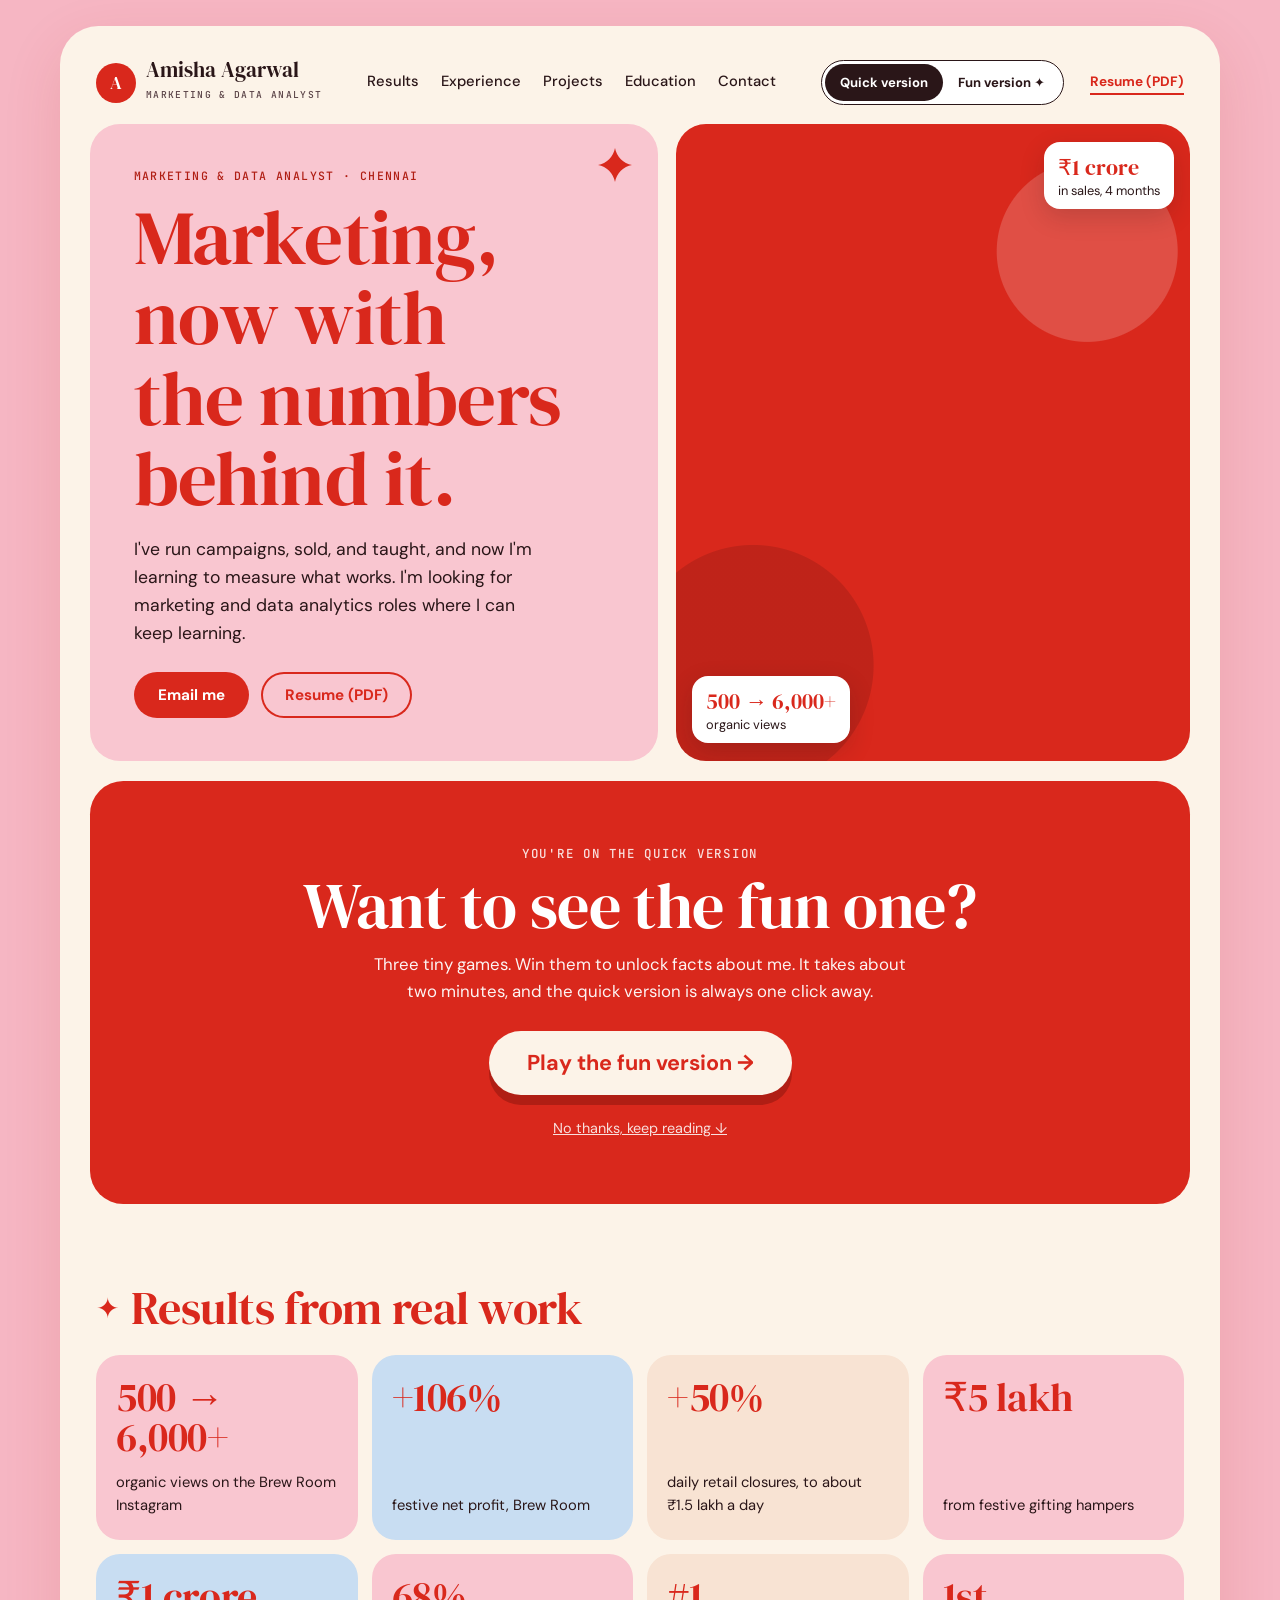
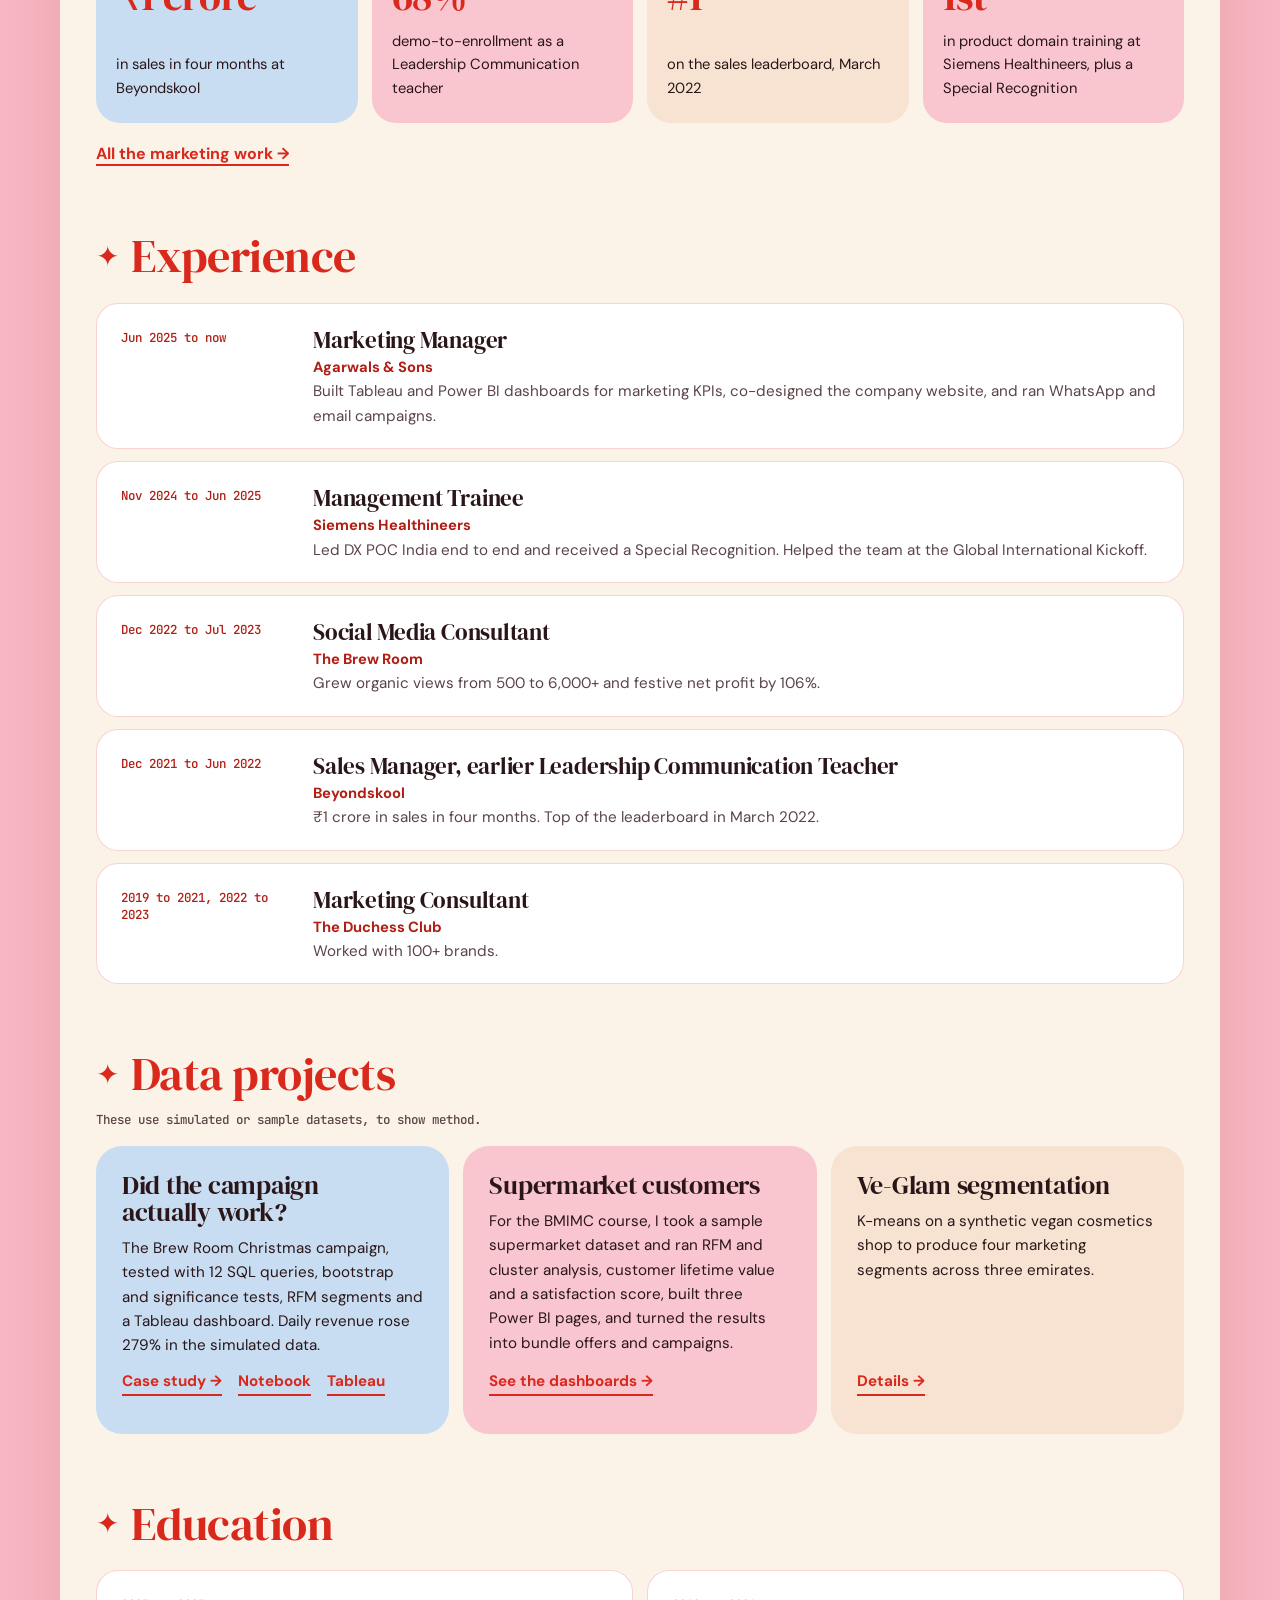
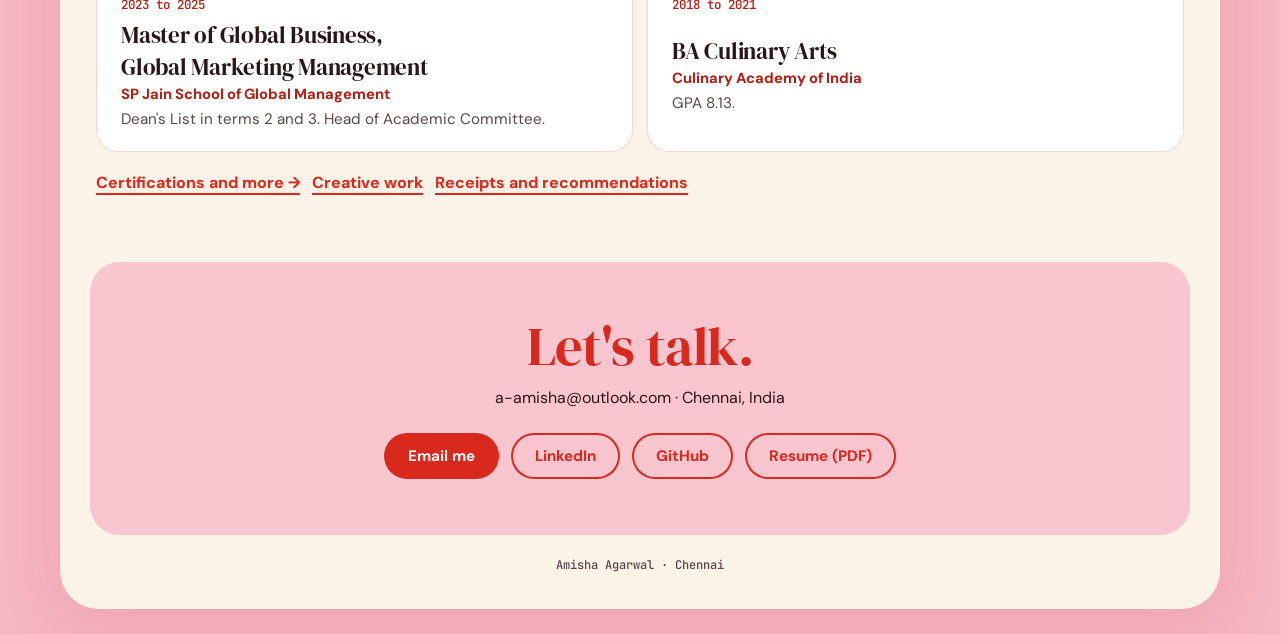
==== commit 2a6083cb: "Pixel-art game world for fun version (5 levels unlock the data); quick page uses red block instead o" ====
--- a/docs/index.html
+++ b/docs/index.html
@@ -1,6 +1,6 @@
 <!doctype html><html lang="en"><head><meta charset="utf-8"><meta name="viewport" content="width=device-width,initial-scale=1"><title>Amisha Agarwal | Marketing & Data Analyst</title><meta name="description" content="Amisha Agarwal, marketing and data analyst based in Chennai. Real campaign results, data projects, experience and contact. Quick version or a fun version with mini games."><link rel="preconnect" href="https://fonts.googleapis.com"><link rel="preconnect" href="https://fonts.gstatic.com" crossorigin><link rel="stylesheet" href="https://fonts.googleapis.com/css2?family=DM+Sans:wght@400;500;700&family=DM+Serif+Display&family=JetBrains+Mono:wght@500;700&display=swap"><link rel="stylesheet" href="home.css"></head><body><div class="frame"><header class="nav"><a class="lg" href="index.html"><i>A</i><div><b>Amisha Agarwal</b><span>Marketing &amp; Data Analyst</span></div></a><nav class="links" aria-label="Sections"><a href="index.html#results">Results</a><a href="index.html#experience">Experience</a><a href="index.html#projects">Projects</a><a href="index.html#education">Education</a><a href="index.html#contact">Contact</a></nav><div class="seg" role="group" aria-label="Choose a version"><a href="index.html" aria-current="page">Quick version</a><a href="play.html">Fun version ✦</a></div><a class="rsm" href="Amisha_Agarwal_Resume.pdf" target="_blank" rel="noopener">Resume (PDF)</a></header>
 <section class="hero"><div class="tile l"><svg class="spark" viewBox="0 0 24 24" aria-hidden="true"><path fill="currentColor" d="M12 0c1 6 6 11 12 12-6 1-11 6-12 12-1-6-6-11-12-12 6-1 11-6 12-12z"/></svg><p class="eyb">Marketing &amp; Data Analyst · Chennai</p><h1>Marketing, now with the numbers behind it.</h1><p class="b">I've run campaigns, sold, and taught, and now I'm learning to measure what works. I'm looking for marketing and data analytics roles where I can keep learning.</p><div class="cta"><a class="btn" href="mailto:a-amisha@outlook.com">Email me</a><a class="btn ol" href="Amisha_Agarwal_Resume.pdf" target="_blank" rel="noopener">Resume (PDF)</a></div></div>
-<div class="tile r"><img src="img/amisha.jpg" alt="Amisha Agarwal" width="520" height="620"><div class="chip c2"><b>₹1 crore</b>in sales, 4 months</div><div class="chip c1"><b>500 → 6,000+</b>organic views</div></div></section>
+<div class="tile r"><div class="chip c2"><b>₹1 crore</b>in sales, 4 months</div><div class="chip c1"><b>500 → 6,000+</b>organic views</div></div></section>
 <section class="big" aria-label="Choose your version"><small>You're on the quick version</small><h2>Want to see the fun one?</h2><p>Three tiny games. Win them to unlock facts about me. It takes about two minutes, and the quick version is always one click away.</p><a class="btn" href="play.html">Play the fun version →</a><a class="skip" href="#results">No thanks, keep reading ↓</a></section>
 <section class="sec" id="results"><h2>Results from real work</h2><div class="grid4"><div class="num"><b>500 → 6,000+</b><span>organic views on the Brew Room Instagram</span></div><div class="num"><b>+106%</b><span>festive net profit, Brew Room</span></div><div class="num"><b>+50%</b><span>daily retail closures, to about ₹1.5 lakh a day</span></div><div class="num"><b>₹5 lakh</b><span>from festive gifting hampers</span></div><div class="num"><b>₹1 crore</b><span>in sales in four months at Beyondskool</span></div><div class="num"><b>68%</b><span>demo-to-enrollment as a Leadership Communication teacher</span></div><div class="num"><b>#1</b><span>on the sales leaderboard, March 2022</span></div><div class="num"><b>1st</b><span>in product domain training at Siemens Healthineers, plus a Special Recognition</span></div></div><p class="more"><a href="marketing.html">All the marketing work →</a></p></section>
 <section class="sec" id="experience"><h2>Experience</h2><div class="jobs"><div class="job"><div class="w">Jun 2025 to now</div><div><h3>Marketing Manager</h3><p class="o">Agarwals &amp; Sons</p><p>Built Tableau and Power BI dashboards for marketing KPIs, co-designed the company website, and ran WhatsApp and email campaigns.</p></div></div><div class="job"><div class="w">Nov 2024 to Jun 2025</div><div><h3>Management Trainee</h3><p class="o">Siemens Healthineers</p><p>Led DX POC India end to end and received a Special Recognition. Helped the team at the Global International Kickoff.</p></div></div><div class="job"><div class="w">Dec 2022 to Jul 2023</div><div><h3>Social Media Consultant</h3><p class="o">The Brew Room</p><p>Grew organic views from 500 to 6,000+ and festive net profit by 106%.</p></div></div><div class="job"><div class="w">Dec 2021 to Jun 2022</div><div><h3>Sales Manager, earlier Leadership Communication Teacher</h3><p class="o">Beyondskool</p><p>₹1 crore in sales in four months. Top of the leaderboard in March 2022.</p></div></div><div class="job"><div class="w">2019 to 2021, 2022 to 2023</div><div><h3>Marketing Consultant</h3><p class="o">The Duchess Club</p><p>Worked with 100+ brands.</p></div></div></div></section>
--- a/docs/home.css
+++ b/docs/home.css
@@ -60,3 +60,5 @@
 @media(max-width:940px){.links{display:none}.nav{justify-content:space-between}.grid4{grid-template-columns:repeat(2,minmax(0,1fr))}.projs,.games{grid-template-columns:1fr}.hero,.ph{grid-template-columns:1fr}.hero .r{min-height:300px;order:-1}.ph .l{order:-1}}
 @media(max-width:620px){.job{grid-template-columns:1fr}.two{grid-template-columns:1fr}.rsm{display:none}.seg a{padding:7px 11px}}
 @media(prefers-reduced-motion:reduce){*{animation:none!important;transition:none!important}}
+.hero .tile.r{background:var(--red);min-height:360px}
+.hero .tile.r::before{content:"";position:absolute;inset:0;background:radial-gradient(circle at 80% 20%,rgba(255,255,255,.18) 0 90px,transparent 91px),radial-gradient(circle at 15% 85%,rgba(0,0,0,.12) 0 120px,transparent 121px)}
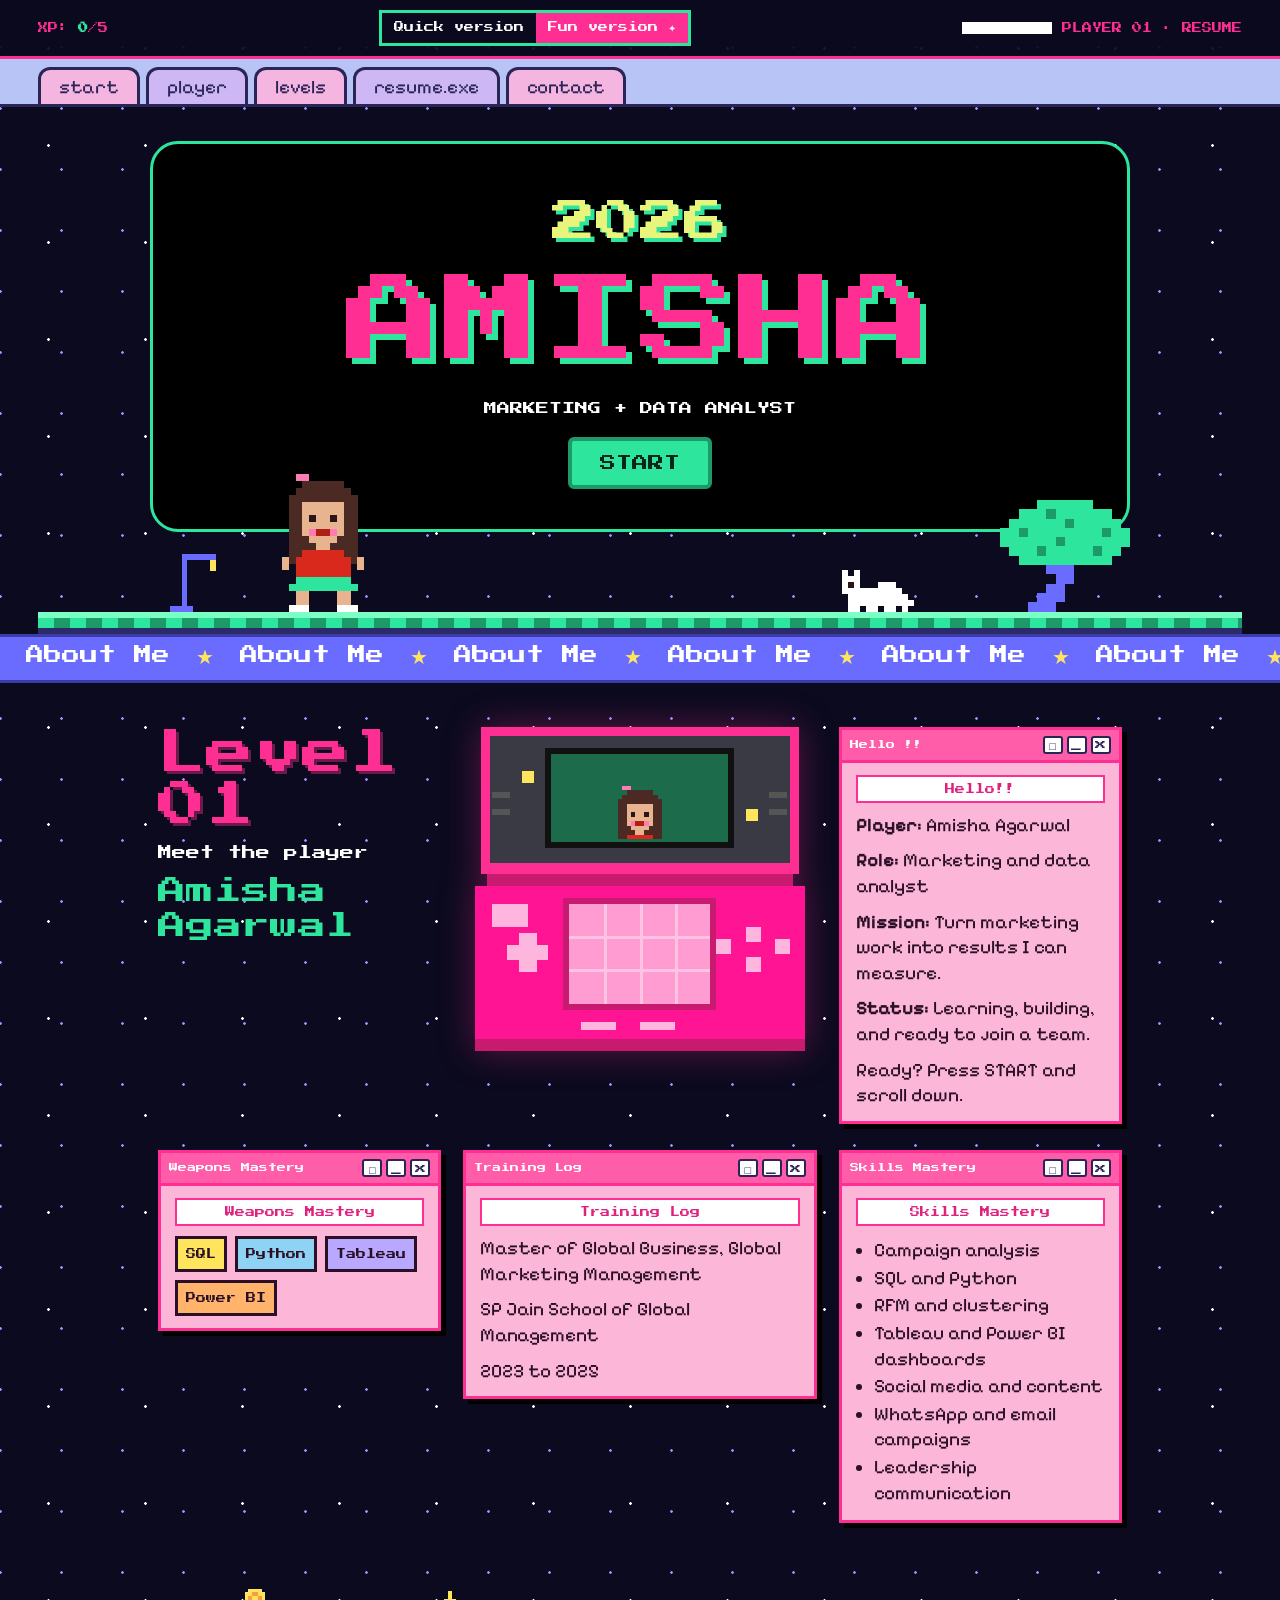
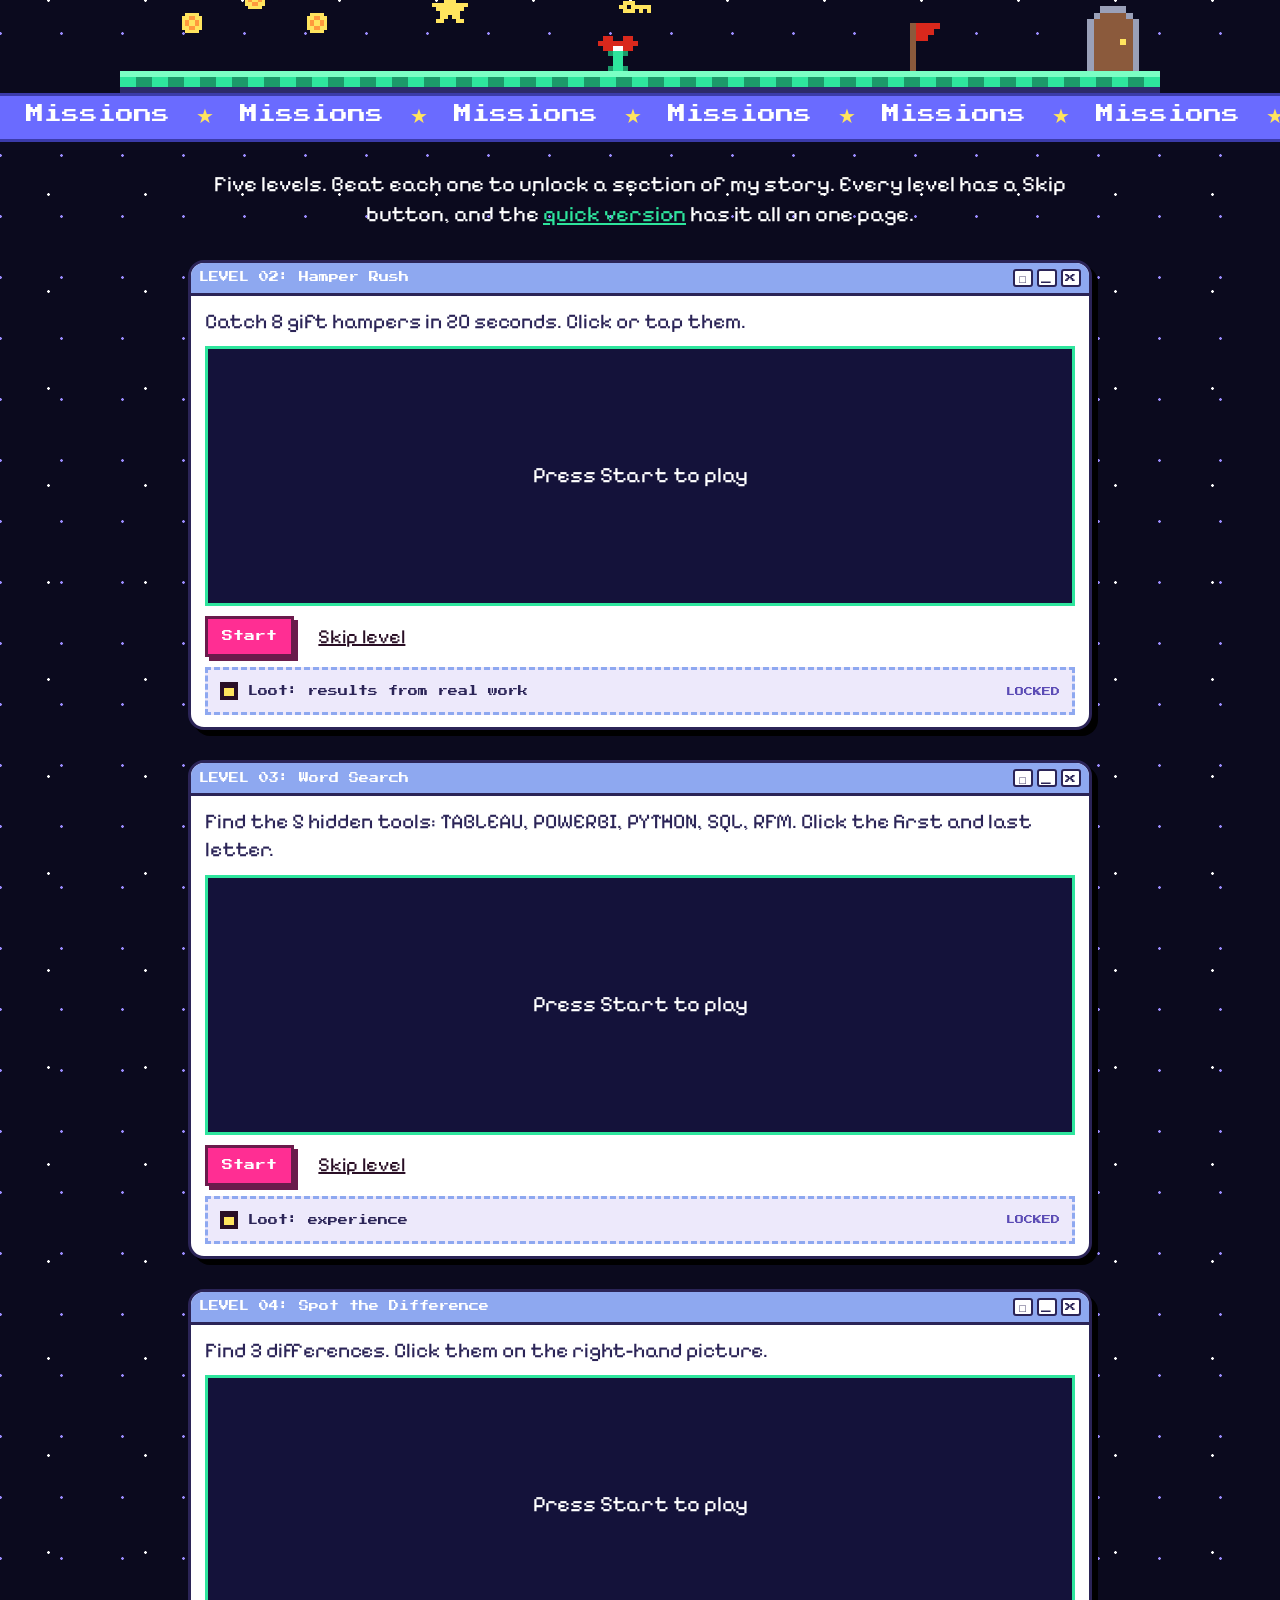
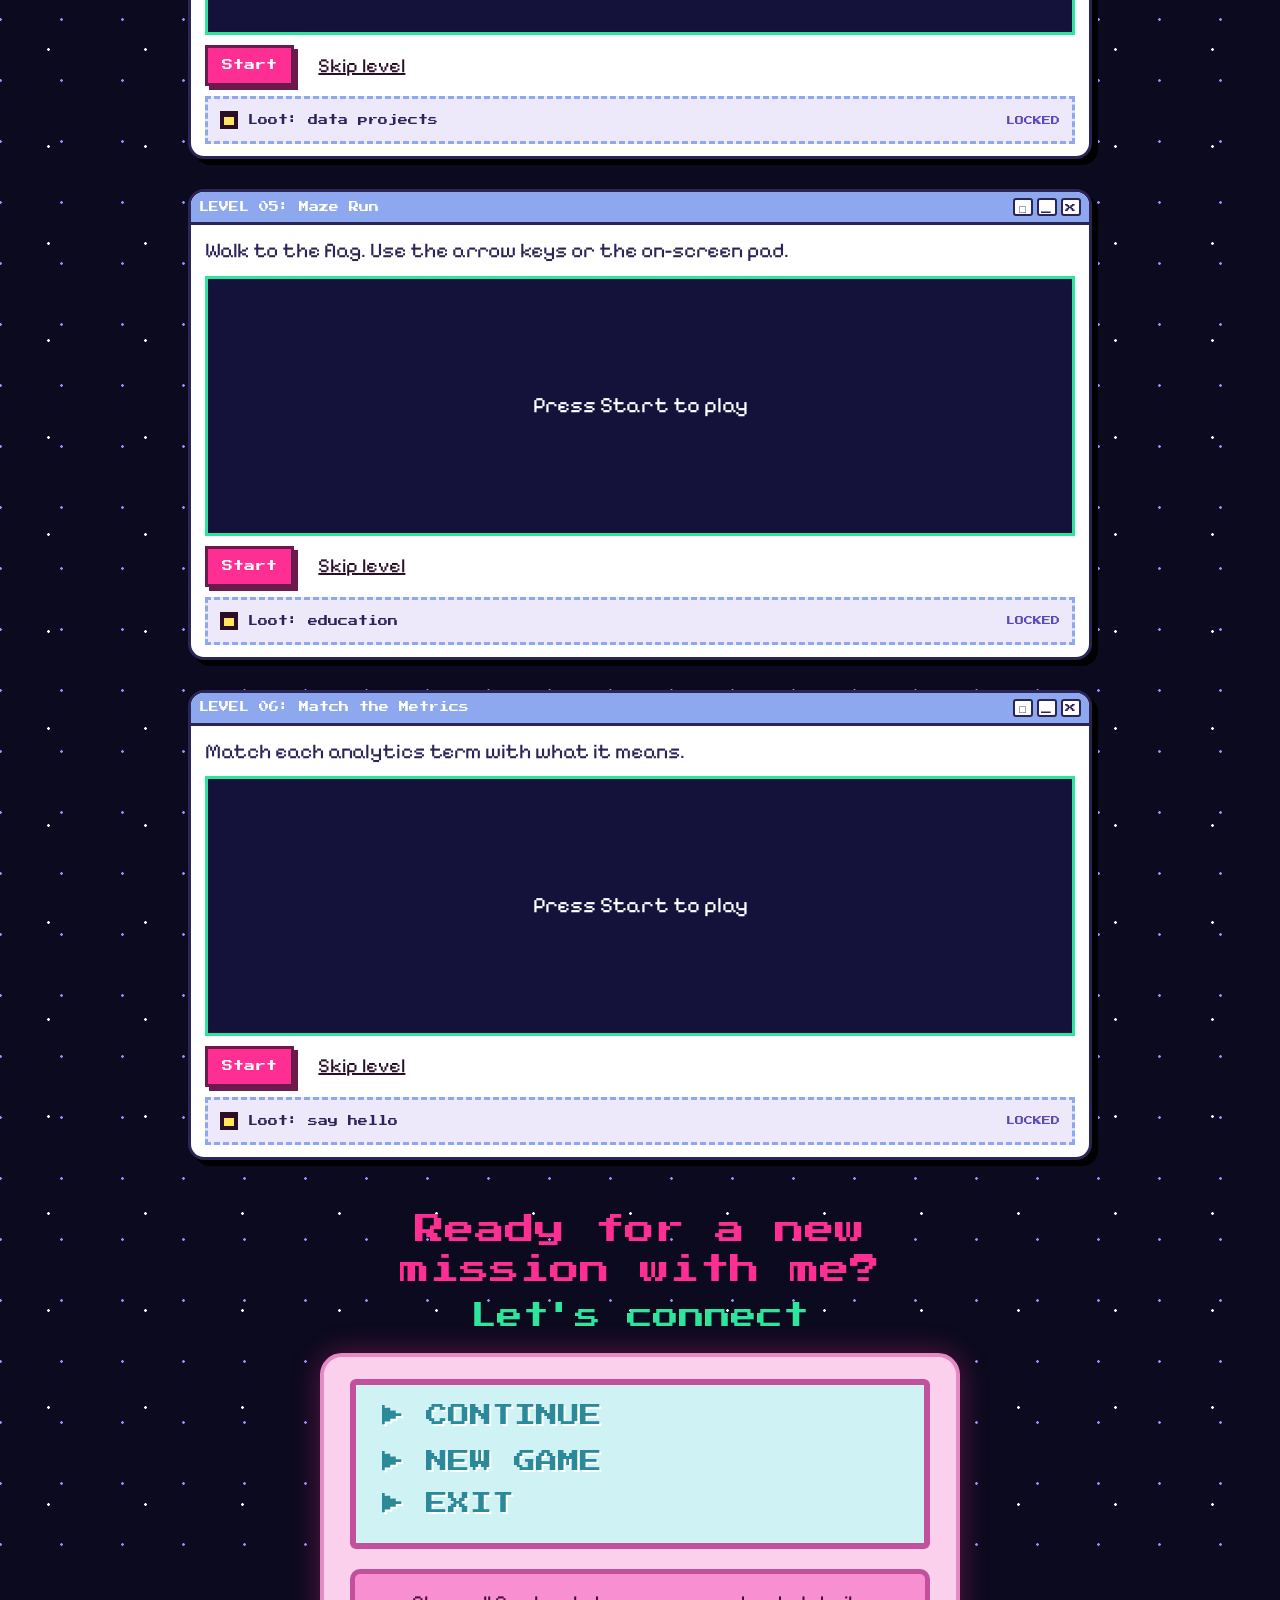
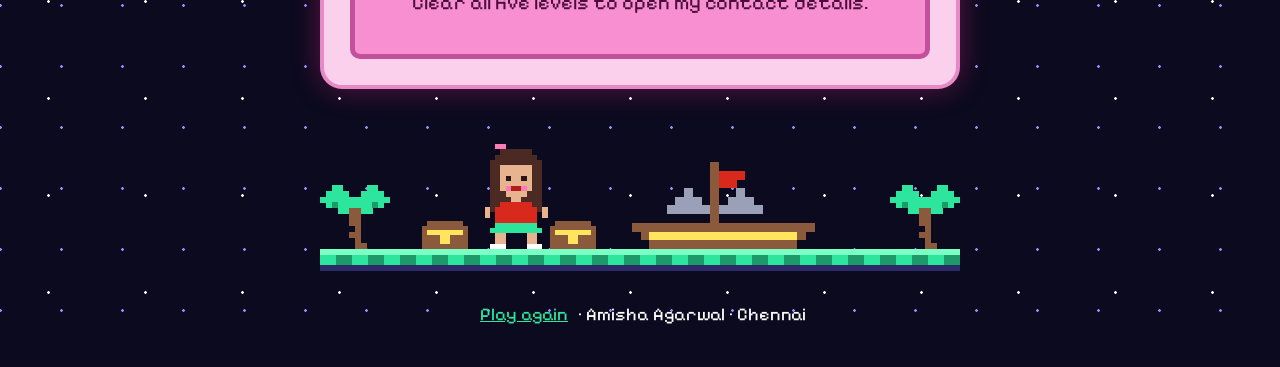
==== commit 54f0bce2: "Game version is the landing page; quick version at quick.html; retro resume page; console contact sc" ====
--- a/docs/index.html
+++ b/docs/index.html
@@ -1,13 +1,17 @@
-<!doctype html><html lang="en"><head><meta charset="utf-8"><meta name="viewport" content="width=device-width,initial-scale=1"><title>Amisha Agarwal | Marketing & Data Analyst</title><meta name="description" content="Amisha Agarwal, marketing and data analyst based in Chennai. Real campaign results, data projects, experience and contact. Quick version or a fun version with mini games."><link rel="preconnect" href="https://fonts.googleapis.com"><link rel="preconnect" href="https://fonts.gstatic.com" crossorigin><link rel="stylesheet" href="https://fonts.googleapis.com/css2?family=DM+Sans:wght@400;500;700&family=DM+Serif+Display&family=JetBrains+Mono:wght@500;700&display=swap"><link rel="stylesheet" href="home.css"></head><body><div class="frame"><header class="nav"><a class="lg" href="index.html"><i>A</i><div><b>Amisha Agarwal</b><span>Marketing &amp; Data Analyst</span></div></a><nav class="links" aria-label="Sections"><a href="index.html#results">Results</a><a href="index.html#experience">Experience</a><a href="index.html#projects">Projects</a><a href="index.html#education">Education</a><a href="index.html#contact">Contact</a></nav><div class="seg" role="group" aria-label="Choose a version"><a href="index.html" aria-current="page">Quick version</a><a href="play.html">Fun version ✦</a></div><a class="rsm" href="Amisha_Agarwal_Resume.pdf" target="_blank" rel="noopener">Resume (PDF)</a></header>
-<section class="hero"><div class="tile l"><svg class="spark" viewBox="0 0 24 24" aria-hidden="true"><path fill="currentColor" d="M12 0c1 6 6 11 12 12-6 1-11 6-12 12-1-6-6-11-12-12 6-1 11-6 12-12z"/></svg><p class="eyb">Marketing &amp; Data Analyst · Chennai</p><h1>Marketing, now with the numbers behind it.</h1><p class="b">I've run campaigns, sold, and taught, and now I'm learning to measure what works. I'm looking for marketing and data analytics roles where I can keep learning.</p><div class="cta"><a class="btn" href="mailto:a-amisha@outlook.com">Email me</a><a class="btn ol" href="Amisha_Agarwal_Resume.pdf" target="_blank" rel="noopener">Resume (PDF)</a></div></div>
-<div class="tile r"><div class="chip c2"><b>₹1 crore</b>in sales, 4 months</div><div class="chip c1"><b>500 → 6,000+</b>organic views</div></div></section>
-<section class="big" aria-label="Choose your version"><small>You're on the quick version</small><h2>Want to see the fun one?</h2><p>Three tiny games. Win them to unlock facts about me. It takes about two minutes, and the quick version is always one click away.</p><a class="btn" href="play.html">Play the fun version →</a><a class="skip" href="#results">No thanks, keep reading ↓</a></section>
-<section class="sec" id="results"><h2>Results from real work</h2><div class="grid4"><div class="num"><b>500 → 6,000+</b><span>organic views on the Brew Room Instagram</span></div><div class="num"><b>+106%</b><span>festive net profit, Brew Room</span></div><div class="num"><b>+50%</b><span>daily retail closures, to about ₹1.5 lakh a day</span></div><div class="num"><b>₹5 lakh</b><span>from festive gifting hampers</span></div><div class="num"><b>₹1 crore</b><span>in sales in four months at Beyondskool</span></div><div class="num"><b>68%</b><span>demo-to-enrollment as a Leadership Communication teacher</span></div><div class="num"><b>#1</b><span>on the sales leaderboard, March 2022</span></div><div class="num"><b>1st</b><span>in product domain training at Siemens Healthineers, plus a Special Recognition</span></div></div><p class="more"><a href="marketing.html">All the marketing work →</a></p></section>
-<section class="sec" id="experience"><h2>Experience</h2><div class="jobs"><div class="job"><div class="w">Jun 2025 to now</div><div><h3>Marketing Manager</h3><p class="o">Agarwals &amp; Sons</p><p>Built Tableau and Power BI dashboards for marketing KPIs, co-designed the company website, and ran WhatsApp and email campaigns.</p></div></div><div class="job"><div class="w">Nov 2024 to Jun 2025</div><div><h3>Management Trainee</h3><p class="o">Siemens Healthineers</p><p>Led DX POC India end to end and received a Special Recognition. Helped the team at the Global International Kickoff.</p></div></div><div class="job"><div class="w">Dec 2022 to Jul 2023</div><div><h3>Social Media Consultant</h3><p class="o">The Brew Room</p><p>Grew organic views from 500 to 6,000+ and festive net profit by 106%.</p></div></div><div class="job"><div class="w">Dec 2021 to Jun 2022</div><div><h3>Sales Manager, earlier Leadership Communication Teacher</h3><p class="o">Beyondskool</p><p>₹1 crore in sales in four months. Top of the leaderboard in March 2022.</p></div></div><div class="job"><div class="w">2019 to 2021, 2022 to 2023</div><div><h3>Marketing Consultant</h3><p class="o">The Duchess Club</p><p>Worked with 100+ brands.</p></div></div></div></section>
-<section class="sec" id="projects"><h2>Data projects</h2><p class="note">These use simulated or sample datasets, to show method.</p><div class="projs">
-<div class="proj"><h3>Did the campaign actually work?</h3><p>The Brew Room Christmas campaign, tested with 12 SQL queries, bootstrap and significance tests, RFM segments and a Tableau dashboard. Daily revenue rose 279% in the simulated data.</p><p class="lk"><a href="data.html">Case study →</a><a href="https://github.com/Amizingamy/Data-Analytics-Portfolio/blob/main/brew-room-campaign-analytics/analysis/campaign_lift_and_rfm.ipynb" target="_blank" rel="noopener">Notebook</a><a href="https://public.tableau.com/views/BrewRoomChristmasCampaign/Dashboard1" target="_blank" rel="noopener">Tableau</a></p></div>
-<div class="proj"><h3>Supermarket customers</h3><p>For the BMIMC course, I took a sample supermarket dataset and ran RFM and cluster analysis, customer lifetime value and a satisfaction score, built three Power BI pages, and turned the results into bundle offers and campaigns.</p><p class="lk"><a href="data.html#supermarket">See the dashboards →</a></p></div>
-<div class="proj"><h3>Ve-Glam segmentation</h3><p>K-means on a synthetic vegan cosmetics shop to produce four marketing segments across three emirates.</p><p class="lk"><a href="data.html#veglam">Details →</a></p></div></div></section>
-<section class="sec" id="education"><h2>Education</h2><div class="two"><div class="job"><div class="w">2023 to 2025</div><div><h3>Master of Global Business, Global Marketing Management</h3><p class="o">SP Jain School of Global Management</p><p>Dean's List in terms 2 and 3. Head of Academic Committee.</p></div></div><div class="job"><div class="w">2018 to 2021</div><div><h3>BA Culinary Arts</h3><p class="o">Culinary Academy of India</p><p>GPA 8.13.</p></div></div></div><p class="more"><a href="education.html">Certifications and more →</a> &nbsp; <a href="creative.html">Creative work</a> &nbsp; <a href="receipts.html">Receipts and recommendations</a></p></section>
-<section class="getin" id="contact"><h2>Let's talk.</h2><p>a-amisha@outlook.com · Chennai, India</p><div class="cta"><a class="btn" href="mailto:a-amisha@outlook.com">Email me</a><a class="btn ol" href="https://www.linkedin.com/in/amisha-a-b62669198/" target="_blank" rel="noopener">LinkedIn</a><a class="btn ol" href="https://github.com/Amizingamy/Data-Analytics-Portfolio" target="_blank" rel="noopener">GitHub</a><a class="btn ol" href="Amisha_Agarwal_Resume.pdf" target="_blank" rel="noopener">Resume (PDF)</a></div></section>
-<p class="ft">Amisha Agarwal · Chennai</p></div></body></html>+<!doctype html><html lang="en"><head><meta charset="utf-8"><meta name="viewport" content="width=device-width,initial-scale=1"><title>Amisha Agarwal | Fun version</title><meta name="description" content="Play five mini games to unlock Amisha Agarwal's results, experience, projects and contact details."><link rel="preconnect" href="https://fonts.googleapis.com"><link rel="preconnect" href="https://fonts.gstatic.com" crossorigin><link rel="stylesheet" href="https://fonts.googleapis.com/css2?family=Press+Start+2P&family=Pixelify+Sans:wght@400;600&display=swap"><link rel="stylesheet" href="play.css"></head><body>
+<header class="hud"><span class="xp">XP: <b id="xp">0</b>/5</span><div class="seg" role="group" aria-label="Choose a version"><a href="quick.html">Quick version</a><a href="index.html" aria-current="page">Fun version ✦</a></div><div class="hp"><span class="hpb" id="hp"><i></i></span><a class="rsm" href="resume.html">PLAYER 01 · RESUME</a></div></header>
+<nav class="tabs" aria-label="Page tabs"><a href="#top">start</a><a href="#lv0">player</a><a href="#levels">levels</a><a href="resume.html">resume.exe</a><a href="#contact">contact</a></nav>
+<section class="title" id="top"><div class="tbox"><p class="yr">2026</p><h1>AMISHA</h1><p class="sub">MARKETING + DATA ANALYST</p><a class="go" href="#lv0">START</a></div><div class="gnd1"><span class="lamp"><svg class="sp " viewBox="0 0 8 10" xmlns="http://www.w3.org/2000/svg" shape-rendering="crispEdges" aria-hidden="true"><rect x="2" y="0" width="1.02" height="1.02" fill="#6A6BFF"/><rect x="3" y="0" width="1.02" height="1.02" fill="#6A6BFF"/><rect x="4" y="0" width="1.02" height="1.02" fill="#6A6BFF"/><rect x="5" y="0" width="1.02" height="1.02" fill="#6A6BFF"/><rect x="6" y="0" width="1.02" height="1.02" fill="#6A6BFF"/><rect x="7" y="0" width="1.02" height="1.02" fill="#6A6BFF"/><rect x="2" y="1" width="1.02" height="1.02" fill="#6A6BFF"/><rect x="7" y="1" width="1.02" height="1.02" fill="#FFE45E"/><rect x="2" y="2" width="1.02" height="1.02" fill="#6A6BFF"/><rect x="7" y="2" width="1.02" height="1.02" fill="#FFE45E"/><rect x="2" y="3" width="1.02" height="1.02" fill="#6A6BFF"/><rect x="2" y="4" width="1.02" height="1.02" fill="#6A6BFF"/><rect x="2" y="5" width="1.02" height="1.02" fill="#6A6BFF"/><rect x="2" y="6" width="1.02" height="1.02" fill="#6A6BFF"/><rect x="2" y="7" width="1.02" height="1.02" fill="#6A6BFF"/><rect x="2" y="8" width="1.02" height="1.02" fill="#6A6BFF"/><rect x="0" y="9" width="1.02" height="1.02" fill="#6A6BFF"/><rect x="1" y="9" width="1.02" height="1.02" fill="#6A6BFF"/><rect x="2" y="9" width="1.02" height="1.02" fill="#6A6BFF"/><rect x="3" y="9" width="1.02" height="1.02" fill="#6A6BFF"/></svg></span><span class="girl1"><svg class="sp " viewBox="0 0 16 20" xmlns="http://www.w3.org/2000/svg" shape-rendering="crispEdges" aria-hidden="true"><rect x="4" y="0" width="1.02" height="1.02" fill="#FF7BB5"/><rect x="5" y="0" width="1.02" height="1.02" fill="#FF7BB5"/><rect x="5" y="1" width="1.02" height="1.02" fill="#4A2A22"/><rect x="6" y="1" width="1.02" height="1.02" fill="#4A2A22"/><rect x="7" y="1" width="1.02" height="1.02" fill="#4A2A22"/><rect x="8" y="1" width="1.02" height="1.02" fill="#4A2A22"/><rect x="9" y="1" width="1.02" height="1.02" fill="#4A2A22"/><rect x="10" y="1" width="1.02" height="1.02" fill="#4A2A22"/><rect x="4" y="2" width="1.02" height="1.02" fill="#4A2A22"/><rect x="5" y="2" width="1.02" height="1.02" fill="#4A2A22"/><rect x="6" y="2" width="1.02" height="1.02" fill="#4A2A22"/><rect x="7" y="2" width="1.02" height="1.02" fill="#4A2A22"/><rect x="8" y="2" width="1.02" height="1.02" fill="#4A2A22"/><rect x="9" y="2" width="1.02" height="1.02" fill="#4A2A22"/><rect x="10" y="2" width="1.02" height="1.02" fill="#4A2A22"/><rect x="11" y="2" width="1.02" height="1.02" fill="#4A2A22"/><rect x="3" y="3" width="1.02" height="1.02" fill="#4A2A22"/><rect x="4" y="3" width="1.02" height="1.02" fill="#4A2A22"/><rect x="5" y="3" width="1.02" height="1.02" fill="#4A2A22"/><rect x="6" y="3" width="1.02" height="1.02" fill="#4A2A22"/><rect x="7" y="3" width="1.02" height="1.02" fill="#4A2A22"/><rect x="8" y="3" width="1.02" height="1.02" fill="#4A2A22"/><rect x="9" y="3" width="1.02" height="1.02" fill="#4A2A22"/><rect x="10" y="3" width="1.02" height="1.02" fill="#4A2A22"/><rect x="11" y="3" width="1.02" height="1.02" fill="#4A2A22"/><rect x="12" y="3" width="1.02" height="1.02" fill="#4A2A22"/><rect x="3" y="4" width="1.02" height="1.02" fill="#4A2A22"/><rect x="4" y="4" width="1.02" height="1.02" fill="#4A2A22"/><rect x="5" y="4" width="1.02" height="1.02" fill="#E8B48F"/><rect x="6" y="4" width="1.02" height="1.02" fill="#E8B48F"/><rect x="7" y="4" width="1.02" height="1.02" fill="#E8B48F"/><rect x="8" y="4" width="1.02" height="1.02" fill="#E8B48F"/><rect x="9" y="4" width="1.02" height="1.02" fill="#E8B48F"/><rect x="10" y="4" width="1.02" height="1.02" fill="#E8B48F"/><rect x="11" y="4" width="1.02" height="1.02" fill="#4A2A22"/><rect x="12" y="4" width="1.02" height="1.02" fill="#4A2A22"/><rect x="3" y="5" width="1.02" height="1.02" fill="#4A2A22"/><rect x="4" y="5" width="1.02" height="1.02" fill="#4A2A22"/><rect x="5" y="5" width="1.02" height="1.02" fill="#E8B48F"/><rect x="6" y="5" width="1.02" height="1.02" fill="#E8B48F"/><rect x="7" y="5" width="1.02" height="1.02" fill="#E8B48F"/><rect x="8" y="5" width="1.02" height="1.02" fill="#E8B48F"/><rect x="9" y="5" width="1.02" height="1.02" fill="#E8B48F"/><rect x="10" y="5" width="1.02" height="1.02" fill="#E8B48F"/><rect x="11" y="5" width="1.02" height="1.02" fill="#4A2A22"/><rect x="12" y="5" width="1.02" height="1.02" fill="#4A2A22"/><rect x="3" y="6" width="1.02" height="1.02" fill="#4A2A22"/><rect x="4" y="6" width="1.02" height="1.02" fill="#4A2A22"/><rect x="5" y="6" width="1.02" height="1.02" fill="#E8B48F"/><rect x="6" y="6" width="1.02" height="1.02" fill="#2A1618"/><rect x="7" y="6" width="1.02" height="1.02" fill="#E8B48F"/><rect x="8" y="6" width="1.02" height="1.02" fill="#E8B48F"/><rect x="9" y="6" width="1.02" height="1.02" fill="#2A1618"/><rect x="10" y="6" width="1.02" height="1.02" fill="#E8B48F"/><rect x="11" y="6" width="1.02" height="1.02" fill="#4A2A22"/><rect x="12" y="6" width="1.02" height="1.02" fill="#4A2A22"/><rect x="3" y="7" width="1.02" height="1.02" fill="#4A2A22"/><rect x="4" y="7" width="1.02" height="1.02" fill="#4A2A22"/><rect x="5" y="7" width="1.02" height="1.02" fill="#E8B48F"/><rect x="6" y="7" width="1.02" height="1.02" fill="#E8B48F"/><rect x="7" y="7" width="1.02" height="1.02" fill="#E8B48F"/><rect x="8" y="7" width="1.02" height="1.02" fill="#E8B48F"/><rect x="9" y="7" width="1.02" height="1.02" fill="#E8B48F"/><rect x="10" y="7" width="1.02" height="1.02" fill="#E8B48F"/><rect x="11" y="7" width="1.02" height="1.02" fill="#4A2A22"/><rect x="12" y="7" width="1.02" height="1.02" fill="#4A2A22"/><rect x="3" y="8" width="1.02" height="1.02" fill="#4A2A22"/><rect x="4" y="8" width="1.02" height="1.02" fill="#4A2A22"/><rect x="5" y="8" width="1.02" height="1.02" fill="#E8B48F"/><rect x="6" y="8" width="1.02" height="1.02" fill="#FF7BB5"/><rect x="7" y="8" width="1.02" height="1.02" fill="#B01E14"/><rect x="8" y="8" width="1.02" height="1.02" fill="#B01E14"/><rect x="9" y="8" width="1.02" height="1.02" fill="#FF7BB5"/><rect x="10" y="8" width="1.02" height="1.02" fill="#E8B48F"/><rect x="11" y="8" width="1.02" height="1.02" fill="#4A2A22"/><rect x="12" y="8" width="1.02" height="1.02" fill="#4A2A22"/><rect x="3" y="9" width="1.02" height="1.02" fill="#4A2A22"/><rect x="4" y="9" width="1.02" height="1.02" fill="#4A2A22"/><rect x="5" y="9" width="1.02" height="1.02" fill="#4A2A22"/><rect x="6" y="9" width="1.02" height="1.02" fill="#E8B48F"/><rect x="7" y="9" width="1.02" height="1.02" fill="#E8B48F"/><rect x="8" y="9" width="1.02" height="1.02" fill="#E8B48F"/><rect x="9" y="9" width="1.02" height="1.02" fill="#E8B48F"/><rect x="10" y="9" width="1.02" height="1.02" fill="#4A2A22"/><rect x="11" y="9" width="1.02" height="1.02" fill="#4A2A22"/><rect x="12" y="9" width="1.02" height="1.02" fill="#4A2A22"/><rect x="3" y="10" width="1.02" height="1.02" fill="#4A2A22"/><rect x="4" y="10" width="1.02" height="1.02" fill="#4A2A22"/><rect x="5" y="10" width="1.02" height="1.02" fill="#4A2A22"/><rect x="6" y="10" width="1.02" height="1.02" fill="#4A2A22"/><rect x="7" y="10" width="1.02" height="1.02" fill="#E8B48F"/><rect x="8" y="10" width="1.02" height="1.02" fill="#E8B48F"/><rect x="9" y="10" width="1.02" height="1.02" fill="#4A2A22"/><rect x="10" y="10" width="1.02" height="1.02" fill="#4A2A22"/><rect x="11" y="10" width="1.02" height="1.02" fill="#4A2A22"/><rect x="12" y="10" width="1.02" height="1.02" fill="#4A2A22"/><rect x="3" y="11" width="1.02" height="1.02" fill="#4A2A22"/><rect x="4" y="11" width="1.02" height="1.02" fill="#4A2A22"/><rect x="5" y="11" width="1.02" height="1.02" fill="#D9281C"/><rect x="6" y="11" width="1.02" height="1.02" fill="#D9281C"/><rect x="7" y="11" width="1.02" height="1.02" fill="#D9281C"/><rect x="8" y="11" width="1.02" height="1.02" fill="#D9281C"/><rect x="9" y="11" width="1.02" height="1.02" fill="#D9281C"/><rect x="10" y="11" width="1.02" height="1.02" fill="#D9281C"/><rect x="11" y="11" width="1.02" height="1.02" fill="#4A2A22"/><rect x="12" y="11" width="1.02" height="1.02" fill="#4A2A22"/><rect x="2" y="12" width="1.02" height="1.02" fill="#E8B48F"/><rect x="3" y="12" width="1.02" height="1.02" fill="#4A2A22"/><rect x="4" y="12" width="1.02" height="1.02" fill="#D9281C"/><rect x="5" y="12" width="1.02" height="1.02" fill="#D9281C"/><rect x="6" y="12" width="1.02" height="1.02" fill="#D9281C"/><rect x="7" y="12" width="1.02" height="1.02" fill="#D9281C"/><rect x="8" y="12" width="1.02" height="1.02" fill="#D9281C"/><rect x="9" y="12" width="1.02" height="1.02" fill="#D9281C"/><rect x="10" y="12" width="1.02" height="1.02" fill="#D9281C"/><rect x="11" y="12" width="1.02" height="1.02" fill="#D9281C"/><rect x="12" y="12" width="1.02" height="1.02" fill="#4A2A22"/><rect x="13" y="12" width="1.02" height="1.02" fill="#E8B48F"/><rect x="2" y="13" width="1.02" height="1.02" fill="#E8B48F"/><rect x="4" y="13" width="1.02" height="1.02" fill="#D9281C"/><rect x="5" y="13" width="1.02" height="1.02" fill="#D9281C"/><rect x="6" y="13" width="1.02" height="1.02" fill="#D9281C"/><rect x="7" y="13" width="1.02" height="1.02" fill="#D9281C"/><rect x="8" y="13" width="1.02" height="1.02" fill="#D9281C"/><rect x="9" y="13" width="1.02" height="1.02" fill="#D9281C"/><rect x="10" y="13" width="1.02" height="1.02" fill="#D9281C"/><rect x="11" y="13" width="1.02" height="1.02" fill="#D9281C"/><rect x="13" y="13" width="1.02" height="1.02" fill="#E8B48F"/><rect x="4" y="14" width="1.02" height="1.02" fill="#D9281C"/><rect x="5" y="14" width="1.02" height="1.02" fill="#D9281C"/><rect x="6" y="14" width="1.02" height="1.02" fill="#D9281C"/><rect x="7" y="14" width="1.02" height="1.02" fill="#D9281C"/><rect x="8" y="14" width="1.02" height="1.02" fill="#D9281C"/><rect x="9" y="14" width="1.02" height="1.02" fill="#D9281C"/><rect x="10" y="14" width="1.02" height="1.02" fill="#D9281C"/><rect x="11" y="14" width="1.02" height="1.02" fill="#D9281C"/><rect x="4" y="15" width="1.02" height="1.02" fill="#2EE59D"/><rect x="5" y="15" width="1.02" height="1.02" fill="#2EE59D"/><rect x="6" y="15" width="1.02" height="1.02" fill="#2EE59D"/><rect x="7" y="15" width="1.02" height="1.02" fill="#2EE59D"/><rect x="8" y="15" width="1.02" height="1.02" fill="#2EE59D"/><rect x="9" y="15" width="1.02" height="1.02" fill="#2EE59D"/><rect x="10" y="15" width="1.02" height="1.02" fill="#2EE59D"/><rect x="11" y="15" width="1.02" height="1.02" fill="#2EE59D"/><rect x="3" y="16" width="1.02" height="1.02" fill="#2EE59D"/><rect x="4" y="16" width="1.02" height="1.02" fill="#2EE59D"/><rect x="5" y="16" width="1.02" height="1.02" fill="#2EE59D"/><rect x="6" y="16" width="1.02" height="1.02" fill="#2EE59D"/><rect x="7" y="16" width="1.02" height="1.02" fill="#2EE59D"/><rect x="8" y="16" width="1.02" height="1.02" fill="#2EE59D"/><rect x="9" y="16" width="1.02" height="1.02" fill="#2EE59D"/><rect x="10" y="16" width="1.02" height="1.02" fill="#2EE59D"/><rect x="11" y="16" width="1.02" height="1.02" fill="#2EE59D"/><rect x="12" y="16" width="1.02" height="1.02" fill="#2EE59D"/><rect x="4" y="17" width="1.02" height="1.02" fill="#E8B48F"/><rect x="5" y="17" width="1.02" height="1.02" fill="#E8B48F"/><rect x="10" y="17" width="1.02" height="1.02" fill="#E8B48F"/><rect x="11" y="17" width="1.02" height="1.02" fill="#E8B48F"/><rect x="4" y="18" width="1.02" height="1.02" fill="#E8B48F"/><rect x="5" y="18" width="1.02" height="1.02" fill="#E8B48F"/><rect x="10" y="18" width="1.02" height="1.02" fill="#E8B48F"/><rect x="11" y="18" width="1.02" height="1.02" fill="#E8B48F"/><rect x="3" y="19" width="1.02" height="1.02" fill="#FFFFFF"/><rect x="4" y="19" width="1.02" height="1.02" fill="#FFFFFF"/><rect x="5" y="19" width="1.02" height="1.02" fill="#FFFFFF"/><rect x="10" y="19" width="1.02" height="1.02" fill="#FFFFFF"/><rect x="11" y="19" width="1.02" height="1.02" fill="#FFFFFF"/><rect x="12" y="19" width="1.02" height="1.02" fill="#FFFFFF"/></svg></span><span class="cat"><svg class="sp " viewBox="0 0 12 7" xmlns="http://www.w3.org/2000/svg" shape-rendering="crispEdges" aria-hidden="true"><rect x="0" y="0" width="1.02" height="1.02" fill="#FFFFFF"/><rect x="2" y="0" width="1.02" height="1.02" fill="#FFFFFF"/><rect x="0" y="1" width="1.02" height="1.02" fill="#FFFFFF"/><rect x="1" y="1" width="1.02" height="1.02" fill="#FFFFFF"/><rect x="2" y="1" width="1.02" height="1.02" fill="#FFFFFF"/><rect x="0" y="2" width="1.02" height="1.02" fill="#FFFFFF"/><rect x="1" y="2" width="1.02" height="1.02" fill="#2A1618"/><rect x="2" y="2" width="1.02" height="1.02" fill="#FFFFFF"/><rect x="6" y="2" width="1.02" height="1.02" fill="#FFFFFF"/><rect x="7" y="2" width="1.02" height="1.02" fill="#FFFFFF"/><rect x="8" y="2" width="1.02" height="1.02" fill="#FFFFFF"/><rect x="0" y="3" width="1.02" height="1.02" fill="#FFFFFF"/><rect x="1" y="3" width="1.02" height="1.02" fill="#FFFFFF"/><rect x="2" y="3" width="1.02" height="1.02" fill="#FFFFFF"/><rect x="3" y="3" width="1.02" height="1.02" fill="#FFFFFF"/><rect x="4" y="3" width="1.02" height="1.02" fill="#FFFFFF"/><rect x="5" y="3" width="1.02" height="1.02" fill="#FFFFFF"/><rect x="6" y="3" width="1.02" height="1.02" fill="#FFFFFF"/><rect x="7" y="3" width="1.02" height="1.02" fill="#FFFFFF"/><rect x="8" y="3" width="1.02" height="1.02" fill="#FFFFFF"/><rect x="9" y="3" width="1.02" height="1.02" fill="#FFFFFF"/><rect x="1" y="4" width="1.02" height="1.02" fill="#FFFFFF"/><rect x="2" y="4" width="1.02" height="1.02" fill="#FFFFFF"/><rect x="3" y="4" width="1.02" height="1.02" fill="#FFFFFF"/><rect x="4" y="4" width="1.02" height="1.02" fill="#FFFFFF"/><rect x="5" y="4" width="1.02" height="1.02" fill="#FFFFFF"/><rect x="6" y="4" width="1.02" height="1.02" fill="#FFFFFF"/><rect x="7" y="4" width="1.02" height="1.02" fill="#FFFFFF"/><rect x="8" y="4" width="1.02" height="1.02" fill="#FFFFFF"/><rect x="9" y="4" width="1.02" height="1.02" fill="#FFFFFF"/><rect x="10" y="4" width="1.02" height="1.02" fill="#FFFFFF"/><rect x="1" y="5" width="1.02" height="1.02" fill="#FFFFFF"/><rect x="2" y="5" width="1.02" height="1.02" fill="#FFFFFF"/><rect x="3" y="5" width="1.02" height="1.02" fill="#FFFFFF"/><rect x="4" y="5" width="1.02" height="1.02" fill="#FFFFFF"/><rect x="5" y="5" width="1.02" height="1.02" fill="#FFFFFF"/><rect x="6" y="5" width="1.02" height="1.02" fill="#FFFFFF"/><rect x="7" y="5" width="1.02" height="1.02" fill="#FFFFFF"/><rect x="8" y="5" width="1.02" height="1.02" fill="#FFFFFF"/><rect x="9" y="5" width="1.02" height="1.02" fill="#FFFFFF"/><rect x="10" y="5" width="1.02" height="1.02" fill="#FFFFFF"/><rect x="11" y="5" width="1.02" height="1.02" fill="#FFFFFF"/><rect x="1" y="6" width="1.02" height="1.02" fill="#FFFFFF"/><rect x="2" y="6" width="1.02" height="1.02" fill="#FFFFFF"/><rect x="4" y="6" width="1.02" height="1.02" fill="#FFFFFF"/><rect x="5" y="6" width="1.02" height="1.02" fill="#FFFFFF"/><rect x="7" y="6" width="1.02" height="1.02" fill="#FFFFFF"/><rect x="8" y="6" width="1.02" height="1.02" fill="#FFFFFF"/><rect x="10" y="6" width="1.02" height="1.02" fill="#FFFFFF"/></svg></span><span class="tree"><svg class="sp " viewBox="0 0 14 12" xmlns="http://www.w3.org/2000/svg" shape-rendering="crispEdges" aria-hidden="true"><rect x="4" y="0" width="1.02" height="1.02" fill="#2EE59D"/><rect x="5" y="0" width="1.02" height="1.02" fill="#2EE59D"/><rect x="6" y="0" width="1.02" height="1.02" fill="#2EE59D"/><rect x="7" y="0" width="1.02" height="1.02" fill="#2EE59D"/><rect x="8" y="0" width="1.02" height="1.02" fill="#2EE59D"/><rect x="9" y="0" width="1.02" height="1.02" fill="#2EE59D"/><rect x="2" y="1" width="1.02" height="1.02" fill="#2EE59D"/><rect x="3" y="1" width="1.02" height="1.02" fill="#2EE59D"/><rect x="4" y="1" width="1.02" height="1.02" fill="#2EE59D"/><rect x="5" y="1" width="1.02" height="1.02" fill="#1C9A6A"/><rect x="6" y="1" width="1.02" height="1.02" fill="#2EE59D"/><rect x="7" y="1" width="1.02" height="1.02" fill="#2EE59D"/><rect x="8" y="1" width="1.02" height="1.02" fill="#2EE59D"/><rect x="9" y="1" width="1.02" height="1.02" fill="#2EE59D"/><rect x="10" y="1" width="1.02" height="1.02" fill="#2EE59D"/><rect x="11" y="1" width="1.02" height="1.02" fill="#2EE59D"/><rect x="1" y="2" width="1.02" height="1.02" fill="#2EE59D"/><rect x="2" y="2" width="1.02" height="1.02" fill="#2EE59D"/><rect x="3" y="2" width="1.02" height="1.02" fill="#2EE59D"/><rect x="4" y="2" width="1.02" height="1.02" fill="#2EE59D"/><rect x="5" y="2" width="1.02" height="1.02" fill="#2EE59D"/><rect x="6" y="2" width="1.02" height="1.02" fill="#2EE59D"/><rect x="7" y="2" width="1.02" height="1.02" fill="#1C9A6A"/><rect x="8" y="2" width="1.02" height="1.02" fill="#2EE59D"/><rect x="9" y="2" width="1.02" height="1.02" fill="#2EE59D"/><rect x="10" y="2" width="1.02" height="1.02" fill="#2EE59D"/><rect x="11" y="2" width="1.02" height="1.02" fill="#2EE59D"/><rect x="12" y="2" width="1.02" height="1.02" fill="#2EE59D"/><rect x="0" y="3" width="1.02" height="1.02" fill="#2EE59D"/><rect x="1" y="3" width="1.02" height="1.02" fill="#2EE59D"/><rect x="2" y="3" width="1.02" height="1.02" fill="#1C9A6A"/><rect x="3" y="3" width="1.02" height="1.02" fill="#2EE59D"/><rect x="4" y="3" width="1.02" height="1.02" fill="#2EE59D"/><rect x="5" y="3" width="1.02" height="1.02" fill="#2EE59D"/><rect x="6" y="3" width="1.02" height="1.02" fill="#2EE59D"/><rect x="7" y="3" width="1.02" height="1.02" fill="#2EE59D"/><rect x="8" y="3" width="1.02" height="1.02" fill="#2EE59D"/><rect x="9" y="3" width="1.02" height="1.02" fill="#2EE59D"/><rect x="10" y="3" width="1.02" height="1.02" fill="#2EE59D"/><rect x="11" y="3" width="1.02" height="1.02" fill="#1C9A6A"/><rect x="12" y="3" width="1.02" height="1.02" fill="#2EE59D"/><rect x="13" y="3" width="1.02" height="1.02" fill="#2EE59D"/><rect x="0" y="4" width="1.02" height="1.02" fill="#2EE59D"/><rect x="1" y="4" width="1.02" height="1.02" fill="#2EE59D"/><rect x="2" y="4" width="1.02" height="1.02" fill="#2EE59D"/><rect x="3" y="4" width="1.02" height="1.02" fill="#2EE59D"/><rect x="4" y="4" width="1.02" height="1.02" fill="#2EE59D"/><rect x="5" y="4" width="1.02" height="1.02" fill="#2EE59D"/><rect x="6" y="4" width="1.02" height="1.02" fill="#1C9A6A"/><rect x="7" y="4" width="1.02" height="1.02" fill="#2EE59D"/><rect x="8" y="4" width="1.02" height="1.02" fill="#2EE59D"/><rect x="9" y="4" width="1.02" height="1.02" fill="#2EE59D"/><rect x="10" y="4" width="1.02" height="1.02" fill="#2EE59D"/><rect x="11" y="4" width="1.02" height="1.02" fill="#2EE59D"/><rect x="12" y="4" width="1.02" height="1.02" fill="#2EE59D"/><rect x="13" y="4" width="1.02" height="1.02" fill="#2EE59D"/><rect x="1" y="5" width="1.02" height="1.02" fill="#2EE59D"/><rect x="2" y="5" width="1.02" height="1.02" fill="#2EE59D"/><rect x="3" y="5" width="1.02" height="1.02" fill="#2EE59D"/><rect x="4" y="5" width="1.02" height="1.02" fill="#1C9A6A"/><rect x="5" y="5" width="1.02" height="1.02" fill="#2EE59D"/><rect x="6" y="5" width="1.02" height="1.02" fill="#2EE59D"/><rect x="7" y="5" width="1.02" height="1.02" fill="#2EE59D"/><rect x="8" y="5" width="1.02" height="1.02" fill="#2EE59D"/><rect x="9" y="5" width="1.02" height="1.02" fill="#2EE59D"/><rect x="10" y="5" width="1.02" height="1.02" fill="#1C9A6A"/><rect x="11" y="5" width="1.02" height="1.02" fill="#2EE59D"/><rect x="12" y="5" width="1.02" height="1.02" fill="#2EE59D"/><rect x="2" y="6" width="1.02" height="1.02" fill="#2EE59D"/><rect x="3" y="6" width="1.02" height="1.02" fill="#2EE59D"/><rect x="4" y="6" width="1.02" height="1.02" fill="#2EE59D"/><rect x="5" y="6" width="1.02" height="1.02" fill="#2EE59D"/><rect x="6" y="6" width="1.02" height="1.02" fill="#2EE59D"/><rect x="7" y="6" width="1.02" height="1.02" fill="#2EE59D"/><rect x="8" y="6" width="1.02" height="1.02" fill="#2EE59D"/><rect x="9" y="6" width="1.02" height="1.02" fill="#2EE59D"/><rect x="10" y="6" width="1.02" height="1.02" fill="#2EE59D"/><rect x="11" y="6" width="1.02" height="1.02" fill="#2EE59D"/><rect x="5" y="7" width="1.02" height="1.02" fill="#6A6BFF"/><rect x="6" y="7" width="1.02" height="1.02" fill="#6A6BFF"/><rect x="7" y="7" width="1.02" height="1.02" fill="#6A6BFF"/><rect x="6" y="8" width="1.02" height="1.02" fill="#6A6BFF"/><rect x="7" y="8" width="1.02" height="1.02" fill="#6A6BFF"/><rect x="5" y="9" width="1.02" height="1.02" fill="#6A6BFF"/><rect x="6" y="9" width="1.02" height="1.02" fill="#6A6BFF"/><rect x="4" y="10" width="1.02" height="1.02" fill="#6A6BFF"/><rect x="5" y="10" width="1.02" height="1.02" fill="#6A6BFF"/><rect x="6" y="10" width="1.02" height="1.02" fill="#6A6BFF"/><rect x="3" y="11" width="1.02" height="1.02" fill="#6A6BFF"/><rect x="4" y="11" width="1.02" height="1.02" fill="#6A6BFF"/><rect x="5" y="11" width="1.02" height="1.02" fill="#6A6BFF"/></svg></span></div><div class="turf"></div></section>
+<div class="marq" aria-hidden="true"><div class="track"><span>About Me</span><em>★</em><span>About Me</span><em>★</em><span>About Me</span><em>★</em><span>About Me</span><em>★</em><span>About Me</span><em>★</em><span>About Me</span><em>★</em><span>About Me</span><em>★</em><span>About Me</span><em>★</em><span>About Me</span><em>★</em><span>About Me</span><em>★</em><span>About Me</span><em>★</em><span>About Me</span><em>★</em><span>About Me</span><em>★</em><span>About Me</span><em>★</em></div></div>
+<section class="meet" id="lv0"><div class="mh"><h2>Level<br>01</h2><p class="mt">Meet the player</p><p class="mn">Amisha<br>Agarwal</p></div><div class="mc"><svg class="console" viewBox="0 0 120 112" shape-rendering="crispEdges" role="img" aria-label="Pink handheld game console showing a pixel portrait of Amisha"><rect x="6" y="0" width="108" height="50" fill="#FF2E93"/><rect x="9" y="3" width="102" height="43" fill="#3A3A44"/><rect x="28" y="7" width="64" height="34" fill="#111"/><rect x="30" y="9" width="60" height="30" fill="#1C6B4A"/><svg x="48" y="10" width="24" height="28" viewBox="0 0 16 12" preserveAspectRatio="xMidYMax meet"><rect x="4" y="0" width="1.02" height="1.02" fill="#FF7BB5"/><rect x="5" y="0" width="1.02" height="1.02" fill="#FF7BB5"/><rect x="5" y="1" width="1.02" height="1.02" fill="#4A2A22"/><rect x="6" y="1" width="1.02" height="1.02" fill="#4A2A22"/><rect x="7" y="1" width="1.02" height="1.02" fill="#4A2A22"/><rect x="8" y="1" width="1.02" height="1.02" fill="#4A2A22"/><rect x="9" y="1" width="1.02" height="1.02" fill="#4A2A22"/><rect x="10" y="1" width="1.02" height="1.02" fill="#4A2A22"/><rect x="4" y="2" width="1.02" height="1.02" fill="#4A2A22"/><rect x="5" y="2" width="1.02" height="1.02" fill="#4A2A22"/><rect x="6" y="2" width="1.02" height="1.02" fill="#4A2A22"/><rect x="7" y="2" width="1.02" height="1.02" fill="#4A2A22"/><rect x="8" y="2" width="1.02" height="1.02" fill="#4A2A22"/><rect x="9" y="2" width="1.02" height="1.02" fill="#4A2A22"/><rect x="10" y="2" width="1.02" height="1.02" fill="#4A2A22"/><rect x="11" y="2" width="1.02" height="1.02" fill="#4A2A22"/><rect x="3" y="3" width="1.02" height="1.02" fill="#4A2A22"/><rect x="4" y="3" width="1.02" height="1.02" fill="#4A2A22"/><rect x="5" y="3" width="1.02" height="1.02" fill="#4A2A22"/><rect x="6" y="3" width="1.02" height="1.02" fill="#4A2A22"/><rect x="7" y="3" width="1.02" height="1.02" fill="#4A2A22"/><rect x="8" y="3" width="1.02" height="1.02" fill="#4A2A22"/><rect x="9" y="3" width="1.02" height="1.02" fill="#4A2A22"/><rect x="10" y="3" width="1.02" height="1.02" fill="#4A2A22"/><rect x="11" y="3" width="1.02" height="1.02" fill="#4A2A22"/><rect x="12" y="3" width="1.02" height="1.02" fill="#4A2A22"/><rect x="3" y="4" width="1.02" height="1.02" fill="#4A2A22"/><rect x="4" y="4" width="1.02" height="1.02" fill="#4A2A22"/><rect x="5" y="4" width="1.02" height="1.02" fill="#E8B48F"/><rect x="6" y="4" width="1.02" height="1.02" fill="#E8B48F"/><rect x="7" y="4" width="1.02" height="1.02" fill="#E8B48F"/><rect x="8" y="4" width="1.02" height="1.02" fill="#E8B48F"/><rect x="9" y="4" width="1.02" height="1.02" fill="#E8B48F"/><rect x="10" y="4" width="1.02" height="1.02" fill="#E8B48F"/><rect x="11" y="4" width="1.02" height="1.02" fill="#4A2A22"/><rect x="12" y="4" width="1.02" height="1.02" fill="#4A2A22"/><rect x="3" y="5" width="1.02" height="1.02" fill="#4A2A22"/><rect x="4" y="5" width="1.02" height="1.02" fill="#4A2A22"/><rect x="5" y="5" width="1.02" height="1.02" fill="#E8B48F"/><rect x="6" y="5" width="1.02" height="1.02" fill="#E8B48F"/><rect x="7" y="5" width="1.02" height="1.02" fill="#E8B48F"/><rect x="8" y="5" width="1.02" height="1.02" fill="#E8B48F"/><rect x="9" y="5" width="1.02" height="1.02" fill="#E8B48F"/><rect x="10" y="5" width="1.02" height="1.02" fill="#E8B48F"/><rect x="11" y="5" width="1.02" height="1.02" fill="#4A2A22"/><rect x="12" y="5" width="1.02" height="1.02" fill="#4A2A22"/><rect x="3" y="6" width="1.02" height="1.02" fill="#4A2A22"/><rect x="4" y="6" width="1.02" height="1.02" fill="#4A2A22"/><rect x="5" y="6" width="1.02" height="1.02" fill="#E8B48F"/><rect x="6" y="6" width="1.02" height="1.02" fill="#2A1618"/><rect x="7" y="6" width="1.02" height="1.02" fill="#E8B48F"/><rect x="8" y="6" width="1.02" height="1.02" fill="#E8B48F"/><rect x="9" y="6" width="1.02" height="1.02" fill="#2A1618"/><rect x="10" y="6" width="1.02" height="1.02" fill="#E8B48F"/><rect x="11" y="6" width="1.02" height="1.02" fill="#4A2A22"/><rect x="12" y="6" width="1.02" height="1.02" fill="#4A2A22"/><rect x="3" y="7" width="1.02" height="1.02" fill="#4A2A22"/><rect x="4" y="7" width="1.02" height="1.02" fill="#4A2A22"/><rect x="5" y="7" width="1.02" height="1.02" fill="#E8B48F"/><rect x="6" y="7" width="1.02" height="1.02" fill="#E8B48F"/><rect x="7" y="7" width="1.02" height="1.02" fill="#E8B48F"/><rect x="8" y="7" width="1.02" height="1.02" fill="#E8B48F"/><rect x="9" y="7" width="1.02" height="1.02" fill="#E8B48F"/><rect x="10" y="7" width="1.02" height="1.02" fill="#E8B48F"/><rect x="11" y="7" width="1.02" height="1.02" fill="#4A2A22"/><rect x="12" y="7" width="1.02" height="1.02" fill="#4A2A22"/><rect x="3" y="8" width="1.02" height="1.02" fill="#4A2A22"/><rect x="4" y="8" width="1.02" height="1.02" fill="#4A2A22"/><rect x="5" y="8" width="1.02" height="1.02" fill="#E8B48F"/><rect x="6" y="8" width="1.02" height="1.02" fill="#FF7BB5"/><rect x="7" y="8" width="1.02" height="1.02" fill="#B01E14"/><rect x="8" y="8" width="1.02" height="1.02" fill="#B01E14"/><rect x="9" y="8" width="1.02" height="1.02" fill="#FF7BB5"/><rect x="10" y="8" width="1.02" height="1.02" fill="#E8B48F"/><rect x="11" y="8" width="1.02" height="1.02" fill="#4A2A22"/><rect x="12" y="8" width="1.02" height="1.02" fill="#4A2A22"/><rect x="3" y="9" width="1.02" height="1.02" fill="#4A2A22"/><rect x="4" y="9" width="1.02" height="1.02" fill="#4A2A22"/><rect x="5" y="9" width="1.02" height="1.02" fill="#4A2A22"/><rect x="6" y="9" width="1.02" height="1.02" fill="#E8B48F"/><rect x="7" y="9" width="1.02" height="1.02" fill="#E8B48F"/><rect x="8" y="9" width="1.02" height="1.02" fill="#E8B48F"/><rect x="9" y="9" width="1.02" height="1.02" fill="#E8B48F"/><rect x="10" y="9" width="1.02" height="1.02" fill="#4A2A22"/><rect x="11" y="9" width="1.02" height="1.02" fill="#4A2A22"/><rect x="12" y="9" width="1.02" height="1.02" fill="#4A2A22"/><rect x="3" y="10" width="1.02" height="1.02" fill="#4A2A22"/><rect x="4" y="10" width="1.02" height="1.02" fill="#4A2A22"/><rect x="5" y="10" width="1.02" height="1.02" fill="#4A2A22"/><rect x="6" y="10" width="1.02" height="1.02" fill="#4A2A22"/><rect x="7" y="10" width="1.02" height="1.02" fill="#E8B48F"/><rect x="8" y="10" width="1.02" height="1.02" fill="#E8B48F"/><rect x="9" y="10" width="1.02" height="1.02" fill="#4A2A22"/><rect x="10" y="10" width="1.02" height="1.02" fill="#4A2A22"/><rect x="11" y="10" width="1.02" height="1.02" fill="#4A2A22"/><rect x="12" y="10" width="1.02" height="1.02" fill="#4A2A22"/><rect x="3" y="11" width="1.02" height="1.02" fill="#4A2A22"/><rect x="4" y="11" width="1.02" height="1.02" fill="#4A2A22"/><rect x="5" y="11" width="1.02" height="1.02" fill="#D9281C"/><rect x="6" y="11" width="1.02" height="1.02" fill="#D9281C"/><rect x="7" y="11" width="1.02" height="1.02" fill="#D9281C"/><rect x="8" y="11" width="1.02" height="1.02" fill="#D9281C"/><rect x="9" y="11" width="1.02" height="1.02" fill="#D9281C"/><rect x="10" y="11" width="1.02" height="1.02" fill="#D9281C"/><rect x="11" y="11" width="1.02" height="1.02" fill="#4A2A22"/><rect x="12" y="11" width="1.02" height="1.02" fill="#4A2A22"/></svg><rect x="20" y="15" width="4" height="4" fill="#FFE45E"/><rect x="96" y="28" width="4" height="4" fill="#FFE45E"/><rect x="10" y="22" width="6" height="2" fill="#555"/><rect x="10" y="28" width="6" height="2" fill="#555"/><rect x="104" y="22" width="6" height="2" fill="#555"/><rect x="104" y="28" width="6" height="2" fill="#555"/><rect x="8" y="50" width="104" height="4" fill="#C81A6E"/><rect x="4" y="54" width="112" height="56" fill="#FF1493"/><rect x="4" y="106" width="112" height="4" fill="#C81A6E"/><rect x="34" y="58" width="52" height="38" fill="#C81A6E"/><rect x="36" y="60" width="48" height="34" fill="#FF9CD2"/><rect x="48" y="60" width="1" height="34" fill="#FFC4E4"/><rect x="60" y="60" width="1" height="34" fill="#FFC4E4"/><rect x="72" y="60" width="1" height="34" fill="#FFC4E4"/><rect x="36" y="71" width="48" height="1" fill="#FFC4E4"/><rect x="36" y="82" width="48" height="1" fill="#FFC4E4"/><rect x="15" y="74" width="14" height="5" fill="#FFB6DE"/><rect x="19" y="70" width="6" height="13" fill="#FFB6DE"/><rect x="10" y="60" width="12" height="8" fill="#FFB6DE"/><rect x="96" y="68" width="5" height="5" fill="#FFB6DE"/><rect x="106" y="72" width="5" height="5" fill="#FFB6DE"/><rect x="96" y="78" width="5" height="5" fill="#FFB6DE"/><rect x="86" y="72" width="5" height="5" fill="#FFB6DE"/><rect x="40" y="100" width="12" height="3" fill="#FFB6DE"/><rect x="60" y="100" width="12" height="3" fill="#FFB6DE"/></svg></div>
+<div class="mw1"><section class="w "><div class="bar"><b>Hello !!</b><span class="wbtn"><i>□</i><i>_</i><i>x</i></span></div><div class="wb"><p class="hl">Hello!!</p><p><b>Player:</b> Amisha Agarwal</p><p><b>Role:</b> Marketing and data analyst</p><p><b>Mission:</b> Turn marketing work into results I can measure.</p><p><b>Status:</b> Learning, building, and ready to join a team.</p><p>Ready? Press START and scroll down.</p></div></section></div>
+<div class="mw2"><section class="w "><div class="bar"><b>Weapons Mastery</b><span class="wbtn"><i>□</i><i>_</i><i>x</i></span></div><div class="wb"><p class="hl">Weapons Mastery</p><div class="tools"><span class="tool t0">SQL</span><span class="tool t1">Python</span><span class="tool t2">Tableau</span><span class="tool t3">Power BI</span></div></div></section></div>
+<div class="mw3"><section class="w "><div class="bar"><b>Training Log</b><span class="wbtn"><i>□</i><i>_</i><i>x</i></span></div><div class="wb"><p class="hl">Training Log</p><p>Master of Global Business, Global Marketing Management</p><p>SP Jain School of Global Management</p><p>2023 to 2025</p></div></section></div>
+<div class="mw4"><section class="w "><div class="bar"><b>Skills Mastery</b><span class="wbtn"><i>□</i><i>_</i><i>x</i></span></div><div class="wb"><p class="hl">Skills Mastery</p><ul><li>Campaign analysis</li><li>SQL and Python</li><li>RFM and clustering</li><li>Tableau and Power BI dashboards</li><li>Social media and content</li><li>WhatsApp and email campaigns</li><li>Leadership communication</li></ul></div></section></div></section>
+<section class="strip"><span class="c1"><svg class="sp " viewBox="0 0 6 6" xmlns="http://www.w3.org/2000/svg" shape-rendering="crispEdges" aria-hidden="true"><rect x="1" y="0" width="1.02" height="1.02" fill="#FFE45E"/><rect x="2" y="0" width="1.02" height="1.02" fill="#FFE45E"/><rect x="3" y="0" width="1.02" height="1.02" fill="#FFE45E"/><rect x="4" y="0" width="1.02" height="1.02" fill="#FFE45E"/><rect x="0" y="1" width="1.02" height="1.02" fill="#FFE45E"/><rect x="1" y="1" width="1.02" height="1.02" fill="#FFE45E"/><rect x="2" y="1" width="1.02" height="1.02" fill="#FF9A3D"/><rect x="3" y="1" width="1.02" height="1.02" fill="#FF9A3D"/><rect x="4" y="1" width="1.02" height="1.02" fill="#FFE45E"/><rect x="5" y="1" width="1.02" height="1.02" fill="#FFE45E"/><rect x="0" y="2" width="1.02" height="1.02" fill="#FFE45E"/><rect x="1" y="2" width="1.02" height="1.02" fill="#FF9A3D"/><rect x="2" y="2" width="1.02" height="1.02" fill="#FFE45E"/><rect x="3" y="2" width="1.02" height="1.02" fill="#FFE45E"/><rect x="4" y="2" width="1.02" height="1.02" fill="#FF9A3D"/><rect x="5" y="2" width="1.02" height="1.02" fill="#FFE45E"/><rect x="0" y="3" width="1.02" height="1.02" fill="#FFE45E"/><rect x="1" y="3" width="1.02" height="1.02" fill="#FF9A3D"/><rect x="2" y="3" width="1.02" height="1.02" fill="#FFE45E"/><rect x="3" y="3" width="1.02" height="1.02" fill="#FFE45E"/><rect x="4" y="3" width="1.02" height="1.02" fill="#FF9A3D"/><rect x="5" y="3" width="1.02" height="1.02" fill="#FFE45E"/><rect x="0" y="4" width="1.02" height="1.02" fill="#FFE45E"/><rect x="1" y="4" width="1.02" height="1.02" fill="#FFE45E"/><rect x="2" y="4" width="1.02" height="1.02" fill="#FF9A3D"/><rect x="3" y="4" width="1.02" height="1.02" fill="#FF9A3D"/><rect x="4" y="4" width="1.02" height="1.02" fill="#FFE45E"/><rect x="5" y="4" width="1.02" height="1.02" fill="#FFE45E"/><rect x="1" y="5" width="1.02" height="1.02" fill="#FFE45E"/><rect x="2" y="5" width="1.02" height="1.02" fill="#FFE45E"/><rect x="3" y="5" width="1.02" height="1.02" fill="#FFE45E"/><rect x="4" y="5" width="1.02" height="1.02" fill="#FFE45E"/></svg></span><span class="c2"><svg class="sp " viewBox="0 0 6 6" xmlns="http://www.w3.org/2000/svg" shape-rendering="crispEdges" aria-hidden="true"><rect x="1" y="0" width="1.02" height="1.02" fill="#FFE45E"/><rect x="2" y="0" width="1.02" height="1.02" fill="#FFE45E"/><rect x="3" y="0" width="1.02" height="1.02" fill="#FFE45E"/><rect x="4" y="0" width="1.02" height="1.02" fill="#FFE45E"/><rect x="0" y="1" width="1.02" height="1.02" fill="#FFE45E"/><rect x="1" y="1" width="1.02" height="1.02" fill="#FFE45E"/><rect x="2" y="1" width="1.02" height="1.02" fill="#FF9A3D"/><rect x="3" y="1" width="1.02" height="1.02" fill="#FF9A3D"/><rect x="4" y="1" width="1.02" height="1.02" fill="#FFE45E"/><rect x="5" y="1" width="1.02" height="1.02" fill="#FFE45E"/><rect x="0" y="2" width="1.02" height="1.02" fill="#FFE45E"/><rect x="1" y="2" width="1.02" height="1.02" fill="#FF9A3D"/><rect x="2" y="2" width="1.02" height="1.02" fill="#FFE45E"/><rect x="3" y="2" width="1.02" height="1.02" fill="#FFE45E"/><rect x="4" y="2" width="1.02" height="1.02" fill="#FF9A3D"/><rect x="5" y="2" width="1.02" height="1.02" fill="#FFE45E"/><rect x="0" y="3" width="1.02" height="1.02" fill="#FFE45E"/><rect x="1" y="3" width="1.02" height="1.02" fill="#FF9A3D"/><rect x="2" y="3" width="1.02" height="1.02" fill="#FFE45E"/><rect x="3" y="3" width="1.02" height="1.02" fill="#FFE45E"/><rect x="4" y="3" width="1.02" height="1.02" fill="#FF9A3D"/><rect x="5" y="3" width="1.02" height="1.02" fill="#FFE45E"/><rect x="0" y="4" width="1.02" height="1.02" fill="#FFE45E"/><rect x="1" y="4" width="1.02" height="1.02" fill="#FFE45E"/><rect x="2" y="4" width="1.02" height="1.02" fill="#FF9A3D"/><rect x="3" y="4" width="1.02" height="1.02" fill="#FF9A3D"/><rect x="4" y="4" width="1.02" height="1.02" fill="#FFE45E"/><rect x="5" y="4" width="1.02" height="1.02" fill="#FFE45E"/><rect x="1" y="5" width="1.02" height="1.02" fill="#FFE45E"/><rect x="2" y="5" width="1.02" height="1.02" fill="#FFE45E"/><rect x="3" y="5" width="1.02" height="1.02" fill="#FFE45E"/><rect x="4" y="5" width="1.02" height="1.02" fill="#FFE45E"/></svg></span><span class="c3"><svg class="sp " viewBox="0 0 6 6" xmlns="http://www.w3.org/2000/svg" shape-rendering="crispEdges" aria-hidden="true"><rect x="1" y="0" width="1.02" height="1.02" fill="#FFE45E"/><rect x="2" y="0" width="1.02" height="1.02" fill="#FFE45E"/><rect x="3" y="0" width="1.02" height="1.02" fill="#FFE45E"/><rect x="4" y="0" width="1.02" height="1.02" fill="#FFE45E"/><rect x="0" y="1" width="1.02" height="1.02" fill="#FFE45E"/><rect x="1" y="1" width="1.02" height="1.02" fill="#FFE45E"/><rect x="2" y="1" width="1.02" height="1.02" fill="#FF9A3D"/><rect x="3" y="1" width="1.02" height="1.02" fill="#FF9A3D"/><rect x="4" y="1" width="1.02" height="1.02" fill="#FFE45E"/><rect x="5" y="1" width="1.02" height="1.02" fill="#FFE45E"/><rect x="0" y="2" width="1.02" height="1.02" fill="#FFE45E"/><rect x="1" y="2" width="1.02" height="1.02" fill="#FF9A3D"/><rect x="2" y="2" width="1.02" height="1.02" fill="#FFE45E"/><rect x="3" y="2" width="1.02" height="1.02" fill="#FFE45E"/><rect x="4" y="2" width="1.02" height="1.02" fill="#FF9A3D"/><rect x="5" y="2" width="1.02" height="1.02" fill="#FFE45E"/><rect x="0" y="3" width="1.02" height="1.02" fill="#FFE45E"/><rect x="1" y="3" width="1.02" height="1.02" fill="#FF9A3D"/><rect x="2" y="3" width="1.02" height="1.02" fill="#FFE45E"/><rect x="3" y="3" width="1.02" height="1.02" fill="#FFE45E"/><rect x="4" y="3" width="1.02" height="1.02" fill="#FF9A3D"/><rect x="5" y="3" width="1.02" height="1.02" fill="#FFE45E"/><rect x="0" y="4" width="1.02" height="1.02" fill="#FFE45E"/><rect x="1" y="4" width="1.02" height="1.02" fill="#FFE45E"/><rect x="2" y="4" width="1.02" height="1.02" fill="#FF9A3D"/><rect x="3" y="4" width="1.02" height="1.02" fill="#FF9A3D"/><rect x="4" y="4" width="1.02" height="1.02" fill="#FFE45E"/><rect x="5" y="4" width="1.02" height="1.02" fill="#FFE45E"/><rect x="1" y="5" width="1.02" height="1.02" fill="#FFE45E"/><rect x="2" y="5" width="1.02" height="1.02" fill="#FFE45E"/><rect x="3" y="5" width="1.02" height="1.02" fill="#FFE45E"/><rect x="4" y="5" width="1.02" height="1.02" fill="#FFE45E"/></svg></span><span class="k"><svg class="sp " viewBox="0 0 8 3" xmlns="http://www.w3.org/2000/svg" shape-rendering="crispEdges" aria-hidden="true"><rect x="1" y="0" width="1.02" height="1.02" fill="#FFE45E"/><rect x="2" y="0" width="1.02" height="1.02" fill="#FFE45E"/><rect x="3" y="0" width="1.02" height="1.02" fill="#FFE45E"/><rect x="0" y="1" width="1.02" height="1.02" fill="#FFE45E"/><rect x="1" y="1" width="1.02" height="1.02" fill="#FFE45E"/><rect x="3" y="1" width="1.02" height="1.02" fill="#FFE45E"/><rect x="4" y="1" width="1.02" height="1.02" fill="#FFE45E"/><rect x="5" y="1" width="1.02" height="1.02" fill="#FFE45E"/><rect x="6" y="1" width="1.02" height="1.02" fill="#FFE45E"/><rect x="7" y="1" width="1.02" height="1.02" fill="#FFE45E"/><rect x="1" y="2" width="1.02" height="1.02" fill="#FFE45E"/><rect x="2" y="2" width="1.02" height="1.02" fill="#FFE45E"/><rect x="3" y="2" width="1.02" height="1.02" fill="#FFE45E"/><rect x="5" y="2" width="1.02" height="1.02" fill="#FFE45E"/><rect x="7" y="2" width="1.02" height="1.02" fill="#FFE45E"/></svg></span><span class="pl"><svg class="sp " viewBox="0 0 8 7" xmlns="http://www.w3.org/2000/svg" shape-rendering="crispEdges" aria-hidden="true"><rect x="1" y="0" width="1.02" height="1.02" fill="#D9281C"/><rect x="2" y="0" width="1.02" height="1.02" fill="#D9281C"/><rect x="5" y="0" width="1.02" height="1.02" fill="#D9281C"/><rect x="6" y="0" width="1.02" height="1.02" fill="#D9281C"/><rect x="0" y="1" width="1.02" height="1.02" fill="#D9281C"/><rect x="1" y="1" width="1.02" height="1.02" fill="#D9281C"/><rect x="2" y="1" width="1.02" height="1.02" fill="#D9281C"/><rect x="3" y="1" width="1.02" height="1.02" fill="#D9281C"/><rect x="4" y="1" width="1.02" height="1.02" fill="#D9281C"/><rect x="5" y="1" width="1.02" height="1.02" fill="#D9281C"/><rect x="6" y="1" width="1.02" height="1.02" fill="#D9281C"/><rect x="7" y="1" width="1.02" height="1.02" fill="#D9281C"/><rect x="1" y="2" width="1.02" height="1.02" fill="#D9281C"/><rect x="2" y="2" width="1.02" height="1.02" fill="#D9281C"/><rect x="3" y="2" width="1.02" height="1.02" fill="#FFFFFF"/><rect x="4" y="2" width="1.02" height="1.02" fill="#FFFFFF"/><rect x="5" y="2" width="1.02" height="1.02" fill="#D9281C"/><rect x="6" y="2" width="1.02" height="1.02" fill="#D9281C"/><rect x="2" y="3" width="1.02" height="1.02" fill="#1C9A6A"/><rect x="3" y="3" width="1.02" height="1.02" fill="#2EE59D"/><rect x="4" y="3" width="1.02" height="1.02" fill="#2EE59D"/><rect x="5" y="3" width="1.02" height="1.02" fill="#1C9A6A"/><rect x="3" y="4" width="1.02" height="1.02" fill="#2EE59D"/><rect x="4" y="4" width="1.02" height="1.02" fill="#2EE59D"/><rect x="3" y="5" width="1.02" height="1.02" fill="#2EE59D"/><rect x="4" y="5" width="1.02" height="1.02" fill="#2EE59D"/><rect x="2" y="6" width="1.02" height="1.02" fill="#1C9A6A"/><rect x="3" y="6" width="1.02" height="1.02" fill="#2EE59D"/><rect x="4" y="6" width="1.02" height="1.02" fill="#2EE59D"/><rect x="5" y="6" width="1.02" height="1.02" fill="#1C9A6A"/></svg></span><span class="fl"><svg class="sp " viewBox="0 0 5 8" xmlns="http://www.w3.org/2000/svg" shape-rendering="crispEdges" aria-hidden="true"><rect x="0" y="0" width="1.02" height="1.02" fill="#8B5A3C"/><rect x="1" y="0" width="1.02" height="1.02" fill="#D9281C"/><rect x="2" y="0" width="1.02" height="1.02" fill="#D9281C"/><rect x="3" y="0" width="1.02" height="1.02" fill="#D9281C"/><rect x="4" y="0" width="1.02" height="1.02" fill="#D9281C"/><rect x="0" y="1" width="1.02" height="1.02" fill="#8B5A3C"/><rect x="1" y="1" width="1.02" height="1.02" fill="#D9281C"/><rect x="2" y="1" width="1.02" height="1.02" fill="#D9281C"/><rect x="3" y="1" width="1.02" height="1.02" fill="#D9281C"/><rect x="0" y="2" width="1.02" height="1.02" fill="#8B5A3C"/><rect x="1" y="2" width="1.02" height="1.02" fill="#D9281C"/><rect x="2" y="2" width="1.02" height="1.02" fill="#D9281C"/><rect x="0" y="3" width="1.02" height="1.02" fill="#8B5A3C"/><rect x="0" y="4" width="1.02" height="1.02" fill="#8B5A3C"/><rect x="0" y="5" width="1.02" height="1.02" fill="#8B5A3C"/><rect x="0" y="6" width="1.02" height="1.02" fill="#8B5A3C"/><rect x="0" y="7" width="1.02" height="1.02" fill="#8B5A3C"/></svg></span><span class="dr"><svg class="sp " viewBox="0 0 8 10" xmlns="http://www.w3.org/2000/svg" shape-rendering="crispEdges" aria-hidden="true"><rect x="2" y="0" width="1.02" height="1.02" fill="#9AA0B8"/><rect x="3" y="0" width="1.02" height="1.02" fill="#9AA0B8"/><rect x="4" y="0" width="1.02" height="1.02" fill="#9AA0B8"/><rect x="5" y="0" width="1.02" height="1.02" fill="#9AA0B8"/><rect x="1" y="1" width="1.02" height="1.02" fill="#9AA0B8"/><rect x="2" y="1" width="1.02" height="1.02" fill="#8B5A3C"/><rect x="3" y="1" width="1.02" height="1.02" fill="#8B5A3C"/><rect x="4" y="1" width="1.02" height="1.02" fill="#8B5A3C"/><rect x="5" y="1" width="1.02" height="1.02" fill="#8B5A3C"/><rect x="6" y="1" width="1.02" height="1.02" fill="#9AA0B8"/><rect x="0" y="2" width="1.02" height="1.02" fill="#9AA0B8"/><rect x="1" y="2" width="1.02" height="1.02" fill="#8B5A3C"/><rect x="2" y="2" width="1.02" height="1.02" fill="#8B5A3C"/><rect x="3" y="2" width="1.02" height="1.02" fill="#8B5A3C"/><rect x="4" y="2" width="1.02" height="1.02" fill="#8B5A3C"/><rect x="5" y="2" width="1.02" height="1.02" fill="#8B5A3C"/><rect x="6" y="2" width="1.02" height="1.02" fill="#8B5A3C"/><rect x="7" y="2" width="1.02" height="1.02" fill="#9AA0B8"/><rect x="0" y="3" width="1.02" height="1.02" fill="#9AA0B8"/><rect x="1" y="3" width="1.02" height="1.02" fill="#8B5A3C"/><rect x="2" y="3" width="1.02" height="1.02" fill="#8B5A3C"/><rect x="3" y="3" width="1.02" height="1.02" fill="#8B5A3C"/><rect x="4" y="3" width="1.02" height="1.02" fill="#8B5A3C"/><rect x="5" y="3" width="1.02" height="1.02" fill="#8B5A3C"/><rect x="6" y="3" width="1.02" height="1.02" fill="#8B5A3C"/><rect x="7" y="3" width="1.02" height="1.02" fill="#9AA0B8"/><rect x="0" y="4" width="1.02" height="1.02" fill="#9AA0B8"/><rect x="1" y="4" width="1.02" height="1.02" fill="#8B5A3C"/><rect x="2" y="4" width="1.02" height="1.02" fill="#8B5A3C"/><rect x="3" y="4" width="1.02" height="1.02" fill="#8B5A3C"/><rect x="4" y="4" width="1.02" height="1.02" fill="#8B5A3C"/><rect x="5" y="4" width="1.02" height="1.02" fill="#8B5A3C"/><rect x="6" y="4" width="1.02" height="1.02" fill="#8B5A3C"/><rect x="7" y="4" width="1.02" height="1.02" fill="#9AA0B8"/><rect x="0" y="5" width="1.02" height="1.02" fill="#9AA0B8"/><rect x="1" y="5" width="1.02" height="1.02" fill="#8B5A3C"/><rect x="2" y="5" width="1.02" height="1.02" fill="#8B5A3C"/><rect x="3" y="5" width="1.02" height="1.02" fill="#8B5A3C"/><rect x="4" y="5" width="1.02" height="1.02" fill="#8B5A3C"/><rect x="5" y="5" width="1.02" height="1.02" fill="#FFE45E"/><rect x="6" y="5" width="1.02" height="1.02" fill="#8B5A3C"/><rect x="7" y="5" width="1.02" height="1.02" fill="#9AA0B8"/><rect x="0" y="6" width="1.02" height="1.02" fill="#9AA0B8"/><rect x="1" y="6" width="1.02" height="1.02" fill="#8B5A3C"/><rect x="2" y="6" width="1.02" height="1.02" fill="#8B5A3C"/><rect x="3" y="6" width="1.02" height="1.02" fill="#8B5A3C"/><rect x="4" y="6" width="1.02" height="1.02" fill="#8B5A3C"/><rect x="5" y="6" width="1.02" height="1.02" fill="#8B5A3C"/><rect x="6" y="6" width="1.02" height="1.02" fill="#8B5A3C"/><rect x="7" y="6" width="1.02" height="1.02" fill="#9AA0B8"/><rect x="0" y="7" width="1.02" height="1.02" fill="#9AA0B8"/><rect x="1" y="7" width="1.02" height="1.02" fill="#8B5A3C"/><rect x="2" y="7" width="1.02" height="1.02" fill="#8B5A3C"/><rect x="3" y="7" width="1.02" height="1.02" fill="#8B5A3C"/><rect x="4" y="7" width="1.02" height="1.02" fill="#8B5A3C"/><rect x="5" y="7" width="1.02" height="1.02" fill="#8B5A3C"/><rect x="6" y="7" width="1.02" height="1.02" fill="#8B5A3C"/><rect x="7" y="7" width="1.02" height="1.02" fill="#9AA0B8"/><rect x="0" y="8" width="1.02" height="1.02" fill="#9AA0B8"/><rect x="1" y="8" width="1.02" height="1.02" fill="#8B5A3C"/><rect x="2" y="8" width="1.02" height="1.02" fill="#8B5A3C"/><rect x="3" y="8" width="1.02" height="1.02" fill="#8B5A3C"/><rect x="4" y="8" width="1.02" height="1.02" fill="#8B5A3C"/><rect x="5" y="8" width="1.02" height="1.02" fill="#8B5A3C"/><rect x="6" y="8" width="1.02" height="1.02" fill="#8B5A3C"/><rect x="7" y="8" width="1.02" height="1.02" fill="#9AA0B8"/><rect x="0" y="9" width="1.02" height="1.02" fill="#9AA0B8"/><rect x="1" y="9" width="1.02" height="1.02" fill="#8B5A3C"/><rect x="2" y="9" width="1.02" height="1.02" fill="#8B5A3C"/><rect x="3" y="9" width="1.02" height="1.02" fill="#8B5A3C"/><rect x="4" y="9" width="1.02" height="1.02" fill="#8B5A3C"/><rect x="5" y="9" width="1.02" height="1.02" fill="#8B5A3C"/><rect x="6" y="9" width="1.02" height="1.02" fill="#8B5A3C"/><rect x="7" y="9" width="1.02" height="1.02" fill="#9AA0B8"/></svg></span><span class="st1"><svg class="sp " viewBox="0 0 9 8" xmlns="http://www.w3.org/2000/svg" shape-rendering="crispEdges" aria-hidden="true"><rect x="4" y="0" width="1.02" height="1.02" fill="#FFE45E"/><rect x="4" y="1" width="1.02" height="1.02" fill="#FFE45E"/><rect x="3" y="2" width="1.02" height="1.02" fill="#FFE45E"/><rect x="4" y="2" width="1.02" height="1.02" fill="#FFE45E"/><rect x="5" y="2" width="1.02" height="1.02" fill="#FFE45E"/><rect x="0" y="3" width="1.02" height="1.02" fill="#FFE45E"/><rect x="1" y="3" width="1.02" height="1.02" fill="#FFE45E"/><rect x="2" y="3" width="1.02" height="1.02" fill="#FFE45E"/><rect x="3" y="3" width="1.02" height="1.02" fill="#FFE45E"/><rect x="4" y="3" width="1.02" height="1.02" fill="#FFE45E"/><rect x="5" y="3" width="1.02" height="1.02" fill="#FFE45E"/><rect x="6" y="3" width="1.02" height="1.02" fill="#FFE45E"/><rect x="7" y="3" width="1.02" height="1.02" fill="#FFE45E"/><rect x="8" y="3" width="1.02" height="1.02" fill="#FFE45E"/><rect x="1" y="4" width="1.02" height="1.02" fill="#FFE45E"/><rect x="2" y="4" width="1.02" height="1.02" fill="#FFE45E"/><rect x="3" y="4" width="1.02" height="1.02" fill="#FFE45E"/><rect x="4" y="4" width="1.02" height="1.02" fill="#FFE45E"/><rect x="5" y="4" width="1.02" height="1.02" fill="#FFE45E"/><rect x="6" y="4" width="1.02" height="1.02" fill="#FFE45E"/><rect x="7" y="4" width="1.02" height="1.02" fill="#FFE45E"/><rect x="2" y="5" width="1.02" height="1.02" fill="#FFE45E"/><rect x="3" y="5" width="1.02" height="1.02" fill="#FFE45E"/><rect x="4" y="5" width="1.02" height="1.02" fill="#FFE45E"/><rect x="5" y="5" width="1.02" height="1.02" fill="#FFE45E"/><rect x="6" y="5" width="1.02" height="1.02" fill="#FFE45E"/><rect x="2" y="6" width="1.02" height="1.02" fill="#FFE45E"/><rect x="3" y="6" width="1.02" height="1.02" fill="#FFE45E"/><rect x="5" y="6" width="1.02" height="1.02" fill="#FFE45E"/><rect x="6" y="6" width="1.02" height="1.02" fill="#FFE45E"/><rect x="1" y="7" width="1.02" height="1.02" fill="#FFE45E"/><rect x="2" y="7" width="1.02" height="1.02" fill="#FFE45E"/><rect x="6" y="7" width="1.02" height="1.02" fill="#FFE45E"/><rect x="7" y="7" width="1.02" height="1.02" fill="#FFE45E"/></svg></span><div class="turf"></div></section>
+<div class="marq" aria-hidden="true"><div class="track"><span>Missions</span><em>★</em><span>Missions</span><em>★</em><span>Missions</span><em>★</em><span>Missions</span><em>★</em><span>Missions</span><em>★</em><span>Missions</span><em>★</em><span>Missions</span><em>★</em><span>Missions</span><em>★</em><span>Missions</span><em>★</em><span>Missions</span><em>★</em><span>Missions</span><em>★</em><span>Missions</span><em>★</em><span>Missions</span><em>★</em><span>Missions</span><em>★</em></div></div>
+<main class="levels" id="levels"><p class="intro">Five levels. Beat each one to unlock a section of my story. Every level has a Skip button, and the <a href="quick.html">quick version</a> has it all on one page.</p><article class="lvl" id="lv-hamper"><section class="w "><div class="bar"><b>LEVEL 02: Hamper Rush</b><span class="wbtn"><i>□</i><i>_</i><i>x</i></span></div><div class="wb"><p class="how">Catch 8 gift hampers in 20 seconds. Click or tap them.</p><div class="stage" id="st-hamper"></div><div class="acts"><button class="btn" data-start="hamper">Start</button><button class="skip" data-skip="hamper">Skip level</button></div><div class="reward locked" id="rw-hamper"><div class="rh"><span class="lock" aria-hidden="true"></span><b>Loot: results from real work</b><em class="st">LOCKED</em></div><div class="rc"><div class="grid"><div class="num a"><b>500 → 6,000+</b><span>organic views on the Brew Room Instagram</span></div><div class="num b"><b>+106%</b><span>festive net profit, Brew Room</span></div><div class="num c"><b>+50%</b><span>daily retail closures, to about ₹1.5 lakh a day</span></div><div class="num d"><b>₹5 lakh</b><span>from festive gifting hampers</span></div><div class="num a"><b>₹1 crore</b><span>in sales in four months at Beyondskool</span></div><div class="num b"><b>68%</b><span>demo-to-enrollment as a Leadership Communication teacher</span></div><div class="num c"><b>#1</b><span>on the sales leaderboard, March 2022</span></div><div class="num d"><b>1st</b><span>in product domain training at Siemens Healthineers, plus a Special Recognition</span></div></div><p class="lk"><a href="marketing.html">All the marketing work →</a></p></div></div></div></section></article><article class="lvl" id="lv-words"><section class="w "><div class="bar"><b>LEVEL 03: Word Search</b><span class="wbtn"><i>□</i><i>_</i><i>x</i></span></div><div class="wb"><p class="how">Find the 5 hidden tools: TABLEAU, POWERBI, PYTHON, SQL, RFM. Click the first and last letter.</p><div class="stage" id="st-words"></div><div class="acts"><button class="btn" data-start="words">Start</button><button class="skip" data-skip="words">Skip level</button></div><div class="reward locked" id="rw-words"><div class="rh"><span class="lock" aria-hidden="true"></span><b>Loot: experience</b><em class="st">LOCKED</em></div><div class="rc"><div class="jobs"><div class="job"><div class="w">Jun 2025 to now</div><div><h3>Marketing Manager</h3><p class="o">Agarwals &amp; Sons</p><p>Built Tableau and Power BI dashboards for marketing KPIs, co-designed the company website, and ran WhatsApp and email campaigns.</p></div></div><div class="job"><div class="w">Nov 2024 to Jun 2025</div><div><h3>Management Trainee</h3><p class="o">Siemens Healthineers</p><p>Led DX POC India end to end and received a Special Recognition. Helped the team at the Global International Kickoff.</p></div></div><div class="job"><div class="w">Dec 2022 to Jul 2023</div><div><h3>Social Media Consultant</h3><p class="o">The Brew Room</p><p>Grew organic views from 500 to 6,000+ and festive net profit by 106%.</p></div></div><div class="job"><div class="w">Dec 2021 to Jun 2022</div><div><h3>Sales Manager, earlier Leadership Communication Teacher</h3><p class="o">Beyondskool</p><p>₹1 crore in sales in four months. Top of the leaderboard in March 2022.</p></div></div><div class="job"><div class="w">2019 to 2021, 2022 to 2023</div><div><h3>Marketing Consultant</h3><p class="o">The Duchess Club</p><p>Worked with 100+ brands.</p></div></div></div></div></div></div></section></article><article class="lvl" id="lv-spot"><section class="w "><div class="bar"><b>LEVEL 04: Spot the Difference</b><span class="wbtn"><i>□</i><i>_</i><i>x</i></span></div><div class="wb"><p class="how">Find 3 differences. Click them on the right-hand picture.</p><div class="stage" id="st-spot"></div><div class="acts"><button class="btn" data-start="spot">Start</button><button class="skip" data-skip="spot">Skip level</button></div><div class="reward locked" id="rw-spot"><div class="rh"><span class="lock" aria-hidden="true"></span><b>Loot: data projects</b><em class="st">LOCKED</em></div><div class="rc"><div class="pj"><h3>Did the campaign actually work?</h3><p>The Brew Room Christmas campaign, tested with 12 SQL queries, bootstrap and significance tests, RFM segments and a Tableau dashboard. Daily revenue rose 279% in the simulated data.</p><p class="lk"><a href="data.html">Case study →</a> <a href="https://github.com/Amizingamy/Data-Analytics-Portfolio/blob/main/brew-room-campaign-analytics/analysis/campaign_lift_and_rfm.ipynb" target="_blank" rel="noopener">Notebook</a> <a href="https://public.tableau.com/views/BrewRoomChristmasCampaign/Dashboard1" target="_blank" rel="noopener">Tableau</a></p></div><div class="pj"><h3>Supermarket customers</h3><p>For the BMIMC course: RFM and cluster analysis, customer lifetime value, three Power BI pages, and bundle offers and campaigns from the results.</p><p class="lk"><a href="data.html#supermarket">See the dashboards →</a></p></div><div class="pj"><h3>Ve-Glam segmentation</h3><p>K-means on a synthetic vegan cosmetics shop to produce four marketing segments across three emirates.</p><p class="lk"><a href="data.html#veglam">Details →</a></p></div><p class="tiny2">These use simulated or sample datasets, to show method.</p></div></div></div></section></article><article class="lvl" id="lv-maze"><section class="w "><div class="bar"><b>LEVEL 05: Maze Run</b><span class="wbtn"><i>□</i><i>_</i><i>x</i></span></div><div class="wb"><p class="how">Walk to the flag. Use the arrow keys or the on-screen pad.</p><div class="stage" id="st-maze"></div><div class="acts"><button class="btn" data-start="maze">Start</button><button class="skip" data-skip="maze">Skip level</button></div><div class="reward locked" id="rw-maze"><div class="rh"><span class="lock" aria-hidden="true"></span><b>Loot: education</b><em class="st">LOCKED</em></div><div class="rc"><div class='jobs'><div class="job"><div class="w">2023 to 2025</div><div><h3>Master of Global Business, Global Marketing Management</h3><p class="o">SP Jain School of Global Management</p><p>Dean's List in terms 2 and 3. Head of Academic Committee.</p></div></div><div class="job"><div class="w">2018 to 2021</div><div><h3>BA Culinary Arts</h3><p class="o">Culinary Academy of India</p><p>GPA 8.13.</p></div></div></div><p class="lk"><a href="education.html">Certifications and more →</a></p></div></div></div></section></article><article class="lvl" id="lv-memory"><section class="w "><div class="bar"><b>LEVEL 06: Match the Metrics</b><span class="wbtn"><i>□</i><i>_</i><i>x</i></span></div><div class="wb"><p class="how">Match each analytics term with what it means.</p><div class="stage" id="st-memory"></div><div class="acts"><button class="btn" data-start="memory">Start</button><button class="skip" data-skip="memory">Skip level</button></div><div class="reward locked" id="rw-memory"><div class="rh"><span class="lock" aria-hidden="true"></span><b>Loot: say hello</b><em class="st">LOCKED</em></div><div class="rc"><p class="say">Thanks for playing. Let's talk.</p><p class="say2">a-amisha@outlook.com · Chennai, India</p><div class="cta"><a class="btn" href="mailto:a-amisha@outlook.com">Email me</a><a class="btn alt" href="https://www.linkedin.com/in/amisha-a-b62669198/" target="_blank" rel="noopener">LinkedIn</a><a class="btn alt" href="https://github.com/Amizingamy/Data-Analytics-Portfolio" target="_blank" rel="noopener">GitHub</a><a class="btn alt" href="Amisha_Agarwal_Resume.pdf" target="_blank" rel="noopener">Resume (PDF)</a></div></div></div></div></section></article>
+<section class="contact" id="contact"><h2 class="cq">Ready for a new mission with me?</h2><p class="cl">Let's connect</p>
+<div class="ds" id="win"><div class="dtop"><ul class="menu"><li><a href="resume.html">&#9654; CONTINUE</a></li><li><button class="rs">&#9654; NEW GAME</button></li><li><a href="quick.html">&#9654; EXIT</a></li></ul></div><div class="dbot"><p id="wp">Clear all five levels to open my contact details.</p><div id="wc" hidden><p><b>Email:</b> <a href="mailto:a-amisha@outlook.com">a-amisha@outlook.com</a></p><p><b>LinkedIn:</b> <a href="https://www.linkedin.com/in/amisha-a-b62669198/" target="_blank" rel="noopener">open profile</a></p><p><b>GitHub:</b> <a href="https://github.com/Amizingamy/Data-Analytics-Portfolio" target="_blank" rel="noopener">open profile</a></p><p><b>Resume:</b> <a href="resume.html">open resume.exe</a></p></div></div></div>
+<div class="gnd2"><span class="pa"><svg class="sp " viewBox="0 0 12 11" xmlns="http://www.w3.org/2000/svg" shape-rendering="crispEdges" aria-hidden="true"><rect x="2" y="0" width="1.02" height="1.02" fill="#2EE59D"/><rect x="3" y="0" width="1.02" height="1.02" fill="#2EE59D"/><rect x="8" y="0" width="1.02" height="1.02" fill="#2EE59D"/><rect x="9" y="0" width="1.02" height="1.02" fill="#2EE59D"/><rect x="1" y="1" width="1.02" height="1.02" fill="#2EE59D"/><rect x="2" y="1" width="1.02" height="1.02" fill="#2EE59D"/><rect x="3" y="1" width="1.02" height="1.02" fill="#2EE59D"/><rect x="4" y="1" width="1.02" height="1.02" fill="#2EE59D"/><rect x="7" y="1" width="1.02" height="1.02" fill="#2EE59D"/><rect x="8" y="1" width="1.02" height="1.02" fill="#2EE59D"/><rect x="9" y="1" width="1.02" height="1.02" fill="#2EE59D"/><rect x="10" y="1" width="1.02" height="1.02" fill="#2EE59D"/><rect x="0" y="2" width="1.02" height="1.02" fill="#2EE59D"/><rect x="1" y="2" width="1.02" height="1.02" fill="#2EE59D"/><rect x="2" y="2" width="1.02" height="1.02" fill="#2EE59D"/><rect x="3" y="2" width="1.02" height="1.02" fill="#2EE59D"/><rect x="4" y="2" width="1.02" height="1.02" fill="#2EE59D"/><rect x="5" y="2" width="1.02" height="1.02" fill="#2EE59D"/><rect x="6" y="2" width="1.02" height="1.02" fill="#2EE59D"/><rect x="7" y="2" width="1.02" height="1.02" fill="#2EE59D"/><rect x="8" y="2" width="1.02" height="1.02" fill="#2EE59D"/><rect x="9" y="2" width="1.02" height="1.02" fill="#2EE59D"/><rect x="10" y="2" width="1.02" height="1.02" fill="#2EE59D"/><rect x="11" y="2" width="1.02" height="1.02" fill="#2EE59D"/><rect x="1" y="3" width="1.02" height="1.02" fill="#2EE59D"/><rect x="2" y="3" width="1.02" height="1.02" fill="#1C9A6A"/><rect x="3" y="3" width="1.02" height="1.02" fill="#2EE59D"/><rect x="4" y="3" width="1.02" height="1.02" fill="#2EE59D"/><rect x="5" y="3" width="1.02" height="1.02" fill="#2EE59D"/><rect x="6" y="3" width="1.02" height="1.02" fill="#2EE59D"/><rect x="7" y="3" width="1.02" height="1.02" fill="#2EE59D"/><rect x="8" y="3" width="1.02" height="1.02" fill="#2EE59D"/><rect x="9" y="3" width="1.02" height="1.02" fill="#1C9A6A"/><rect x="10" y="3" width="1.02" height="1.02" fill="#2EE59D"/><rect x="3" y="4" width="1.02" height="1.02" fill="#2EE59D"/><rect x="4" y="4" width="1.02" height="1.02" fill="#2EE59D"/><rect x="5" y="4" width="1.02" height="1.02" fill="#8B5A3C"/><rect x="6" y="4" width="1.02" height="1.02" fill="#8B5A3C"/><rect x="7" y="4" width="1.02" height="1.02" fill="#2EE59D"/><rect x="8" y="4" width="1.02" height="1.02" fill="#2EE59D"/><rect x="5" y="5" width="1.02" height="1.02" fill="#8B5A3C"/><rect x="6" y="5" width="1.02" height="1.02" fill="#8B5A3C"/><rect x="5" y="6" width="1.02" height="1.02" fill="#8B5A3C"/><rect x="6" y="6" width="1.02" height="1.02" fill="#8B5A3C"/><rect x="6" y="7" width="1.02" height="1.02" fill="#8B5A3C"/><rect x="5" y="8" width="1.02" height="1.02" fill="#8B5A3C"/><rect x="6" y="8" width="1.02" height="1.02" fill="#8B5A3C"/><rect x="6" y="9" width="1.02" height="1.02" fill="#8B5A3C"/><rect x="6" y="10" width="1.02" height="1.02" fill="#8B5A3C"/><rect x="7" y="10" width="1.02" height="1.02" fill="#8B5A3C"/></svg></span><span class="ch1"><svg class="sp " viewBox="0 0 10 6" xmlns="http://www.w3.org/2000/svg" shape-rendering="crispEdges" aria-hidden="true"><rect x="1" y="0" width="1.02" height="1.02" fill="#8B5A3C"/><rect x="2" y="0" width="1.02" height="1.02" fill="#8B5A3C"/><rect x="3" y="0" width="1.02" height="1.02" fill="#8B5A3C"/><rect x="4" y="0" width="1.02" height="1.02" fill="#8B5A3C"/><rect x="5" y="0" width="1.02" height="1.02" fill="#8B5A3C"/><rect x="6" y="0" width="1.02" height="1.02" fill="#8B5A3C"/><rect x="7" y="0" width="1.02" height="1.02" fill="#8B5A3C"/><rect x="8" y="0" width="1.02" height="1.02" fill="#8B5A3C"/><rect x="0" y="1" width="1.02" height="1.02" fill="#8B5A3C"/><rect x="1" y="1" width="1.02" height="1.02" fill="#8B5A3C"/><rect x="2" y="1" width="1.02" height="1.02" fill="#8B5A3C"/><rect x="3" y="1" width="1.02" height="1.02" fill="#8B5A3C"/><rect x="4" y="1" width="1.02" height="1.02" fill="#8B5A3C"/><rect x="5" y="1" width="1.02" height="1.02" fill="#8B5A3C"/><rect x="6" y="1" width="1.02" height="1.02" fill="#8B5A3C"/><rect x="7" y="1" width="1.02" height="1.02" fill="#8B5A3C"/><rect x="8" y="1" width="1.02" height="1.02" fill="#8B5A3C"/><rect x="9" y="1" width="1.02" height="1.02" fill="#8B5A3C"/><rect x="0" y="2" width="1.02" height="1.02" fill="#8B5A3C"/><rect x="1" y="2" width="1.02" height="1.02" fill="#FFE45E"/><rect x="2" y="2" width="1.02" height="1.02" fill="#FFE45E"/><rect x="3" y="2" width="1.02" height="1.02" fill="#FFE45E"/><rect x="4" y="2" width="1.02" height="1.02" fill="#FFE45E"/><rect x="5" y="2" width="1.02" height="1.02" fill="#FFE45E"/><rect x="6" y="2" width="1.02" height="1.02" fill="#FFE45E"/><rect x="7" y="2" width="1.02" height="1.02" fill="#FFE45E"/><rect x="8" y="2" width="1.02" height="1.02" fill="#FFE45E"/><rect x="9" y="2" width="1.02" height="1.02" fill="#8B5A3C"/><rect x="0" y="3" width="1.02" height="1.02" fill="#8B5A3C"/><rect x="1" y="3" width="1.02" height="1.02" fill="#8B5A3C"/><rect x="2" y="3" width="1.02" height="1.02" fill="#8B5A3C"/><rect x="3" y="3" width="1.02" height="1.02" fill="#8B5A3C"/><rect x="4" y="3" width="1.02" height="1.02" fill="#FFE45E"/><rect x="5" y="3" width="1.02" height="1.02" fill="#FFE45E"/><rect x="6" y="3" width="1.02" height="1.02" fill="#8B5A3C"/><rect x="7" y="3" width="1.02" height="1.02" fill="#8B5A3C"/><rect x="8" y="3" width="1.02" height="1.02" fill="#8B5A3C"/><rect x="9" y="3" width="1.02" height="1.02" fill="#8B5A3C"/><rect x="0" y="4" width="1.02" height="1.02" fill="#8B5A3C"/><rect x="1" y="4" width="1.02" height="1.02" fill="#8B5A3C"/><rect x="2" y="4" width="1.02" height="1.02" fill="#8B5A3C"/><rect x="3" y="4" width="1.02" height="1.02" fill="#8B5A3C"/><rect x="4" y="4" width="1.02" height="1.02" fill="#FFE45E"/><rect x="5" y="4" width="1.02" height="1.02" fill="#FFE45E"/><rect x="6" y="4" width="1.02" height="1.02" fill="#8B5A3C"/><rect x="7" y="4" width="1.02" height="1.02" fill="#8B5A3C"/><rect x="8" y="4" width="1.02" height="1.02" fill="#8B5A3C"/><rect x="9" y="4" width="1.02" height="1.02" fill="#8B5A3C"/><rect x="0" y="5" width="1.02" height="1.02" fill="#8B5A3C"/><rect x="1" y="5" width="1.02" height="1.02" fill="#8B5A3C"/><rect x="2" y="5" width="1.02" height="1.02" fill="#8B5A3C"/><rect x="3" y="5" width="1.02" height="1.02" fill="#8B5A3C"/><rect x="4" y="5" width="1.02" height="1.02" fill="#8B5A3C"/><rect x="5" y="5" width="1.02" height="1.02" fill="#8B5A3C"/><rect x="6" y="5" width="1.02" height="1.02" fill="#8B5A3C"/><rect x="7" y="5" width="1.02" height="1.02" fill="#8B5A3C"/><rect x="8" y="5" width="1.02" height="1.02" fill="#8B5A3C"/><rect x="9" y="5" width="1.02" height="1.02" fill="#8B5A3C"/></svg></span><span class="gr2"><svg class="sp " viewBox="0 0 16 20" xmlns="http://www.w3.org/2000/svg" shape-rendering="crispEdges" aria-hidden="true"><rect x="4" y="0" width="1.02" height="1.02" fill="#FF7BB5"/><rect x="5" y="0" width="1.02" height="1.02" fill="#FF7BB5"/><rect x="5" y="1" width="1.02" height="1.02" fill="#4A2A22"/><rect x="6" y="1" width="1.02" height="1.02" fill="#4A2A22"/><rect x="7" y="1" width="1.02" height="1.02" fill="#4A2A22"/><rect x="8" y="1" width="1.02" height="1.02" fill="#4A2A22"/><rect x="9" y="1" width="1.02" height="1.02" fill="#4A2A22"/><rect x="10" y="1" width="1.02" height="1.02" fill="#4A2A22"/><rect x="4" y="2" width="1.02" height="1.02" fill="#4A2A22"/><rect x="5" y="2" width="1.02" height="1.02" fill="#4A2A22"/><rect x="6" y="2" width="1.02" height="1.02" fill="#4A2A22"/><rect x="7" y="2" width="1.02" height="1.02" fill="#4A2A22"/><rect x="8" y="2" width="1.02" height="1.02" fill="#4A2A22"/><rect x="9" y="2" width="1.02" height="1.02" fill="#4A2A22"/><rect x="10" y="2" width="1.02" height="1.02" fill="#4A2A22"/><rect x="11" y="2" width="1.02" height="1.02" fill="#4A2A22"/><rect x="3" y="3" width="1.02" height="1.02" fill="#4A2A22"/><rect x="4" y="3" width="1.02" height="1.02" fill="#4A2A22"/><rect x="5" y="3" width="1.02" height="1.02" fill="#4A2A22"/><rect x="6" y="3" width="1.02" height="1.02" fill="#4A2A22"/><rect x="7" y="3" width="1.02" height="1.02" fill="#4A2A22"/><rect x="8" y="3" width="1.02" height="1.02" fill="#4A2A22"/><rect x="9" y="3" width="1.02" height="1.02" fill="#4A2A22"/><rect x="10" y="3" width="1.02" height="1.02" fill="#4A2A22"/><rect x="11" y="3" width="1.02" height="1.02" fill="#4A2A22"/><rect x="12" y="3" width="1.02" height="1.02" fill="#4A2A22"/><rect x="3" y="4" width="1.02" height="1.02" fill="#4A2A22"/><rect x="4" y="4" width="1.02" height="1.02" fill="#4A2A22"/><rect x="5" y="4" width="1.02" height="1.02" fill="#E8B48F"/><rect x="6" y="4" width="1.02" height="1.02" fill="#E8B48F"/><rect x="7" y="4" width="1.02" height="1.02" fill="#E8B48F"/><rect x="8" y="4" width="1.02" height="1.02" fill="#E8B48F"/><rect x="9" y="4" width="1.02" height="1.02" fill="#E8B48F"/><rect x="10" y="4" width="1.02" height="1.02" fill="#E8B48F"/><rect x="11" y="4" width="1.02" height="1.02" fill="#4A2A22"/><rect x="12" y="4" width="1.02" height="1.02" fill="#4A2A22"/><rect x="3" y="5" width="1.02" height="1.02" fill="#4A2A22"/><rect x="4" y="5" width="1.02" height="1.02" fill="#4A2A22"/><rect x="5" y="5" width="1.02" height="1.02" fill="#E8B48F"/><rect x="6" y="5" width="1.02" height="1.02" fill="#E8B48F"/><rect x="7" y="5" width="1.02" height="1.02" fill="#E8B48F"/><rect x="8" y="5" width="1.02" height="1.02" fill="#E8B48F"/><rect x="9" y="5" width="1.02" height="1.02" fill="#E8B48F"/><rect x="10" y="5" width="1.02" height="1.02" fill="#E8B48F"/><rect x="11" y="5" width="1.02" height="1.02" fill="#4A2A22"/><rect x="12" y="5" width="1.02" height="1.02" fill="#4A2A22"/><rect x="3" y="6" width="1.02" height="1.02" fill="#4A2A22"/><rect x="4" y="6" width="1.02" height="1.02" fill="#4A2A22"/><rect x="5" y="6" width="1.02" height="1.02" fill="#E8B48F"/><rect x="6" y="6" width="1.02" height="1.02" fill="#2A1618"/><rect x="7" y="6" width="1.02" height="1.02" fill="#E8B48F"/><rect x="8" y="6" width="1.02" height="1.02" fill="#E8B48F"/><rect x="9" y="6" width="1.02" height="1.02" fill="#2A1618"/><rect x="10" y="6" width="1.02" height="1.02" fill="#E8B48F"/><rect x="11" y="6" width="1.02" height="1.02" fill="#4A2A22"/><rect x="12" y="6" width="1.02" height="1.02" fill="#4A2A22"/><rect x="3" y="7" width="1.02" height="1.02" fill="#4A2A22"/><rect x="4" y="7" width="1.02" height="1.02" fill="#4A2A22"/><rect x="5" y="7" width="1.02" height="1.02" fill="#E8B48F"/><rect x="6" y="7" width="1.02" height="1.02" fill="#E8B48F"/><rect x="7" y="7" width="1.02" height="1.02" fill="#E8B48F"/><rect x="8" y="7" width="1.02" height="1.02" fill="#E8B48F"/><rect x="9" y="7" width="1.02" height="1.02" fill="#E8B48F"/><rect x="10" y="7" width="1.02" height="1.02" fill="#E8B48F"/><rect x="11" y="7" width="1.02" height="1.02" fill="#4A2A22"/><rect x="12" y="7" width="1.02" height="1.02" fill="#4A2A22"/><rect x="3" y="8" width="1.02" height="1.02" fill="#4A2A22"/><rect x="4" y="8" width="1.02" height="1.02" fill="#4A2A22"/><rect x="5" y="8" width="1.02" height="1.02" fill="#E8B48F"/><rect x="6" y="8" width="1.02" height="1.02" fill="#FF7BB5"/><rect x="7" y="8" width="1.02" height="1.02" fill="#B01E14"/><rect x="8" y="8" width="1.02" height="1.02" fill="#B01E14"/><rect x="9" y="8" width="1.02" height="1.02" fill="#FF7BB5"/><rect x="10" y="8" width="1.02" height="1.02" fill="#E8B48F"/><rect x="11" y="8" width="1.02" height="1.02" fill="#4A2A22"/><rect x="12" y="8" width="1.02" height="1.02" fill="#4A2A22"/><rect x="3" y="9" width="1.02" height="1.02" fill="#4A2A22"/><rect x="4" y="9" width="1.02" height="1.02" fill="#4A2A22"/><rect x="5" y="9" width="1.02" height="1.02" fill="#4A2A22"/><rect x="6" y="9" width="1.02" height="1.02" fill="#E8B48F"/><rect x="7" y="9" width="1.02" height="1.02" fill="#E8B48F"/><rect x="8" y="9" width="1.02" height="1.02" fill="#E8B48F"/><rect x="9" y="9" width="1.02" height="1.02" fill="#E8B48F"/><rect x="10" y="9" width="1.02" height="1.02" fill="#4A2A22"/><rect x="11" y="9" width="1.02" height="1.02" fill="#4A2A22"/><rect x="12" y="9" width="1.02" height="1.02" fill="#4A2A22"/><rect x="3" y="10" width="1.02" height="1.02" fill="#4A2A22"/><rect x="4" y="10" width="1.02" height="1.02" fill="#4A2A22"/><rect x="5" y="10" width="1.02" height="1.02" fill="#4A2A22"/><rect x="6" y="10" width="1.02" height="1.02" fill="#4A2A22"/><rect x="7" y="10" width="1.02" height="1.02" fill="#E8B48F"/><rect x="8" y="10" width="1.02" height="1.02" fill="#E8B48F"/><rect x="9" y="10" width="1.02" height="1.02" fill="#4A2A22"/><rect x="10" y="10" width="1.02" height="1.02" fill="#4A2A22"/><rect x="11" y="10" width="1.02" height="1.02" fill="#4A2A22"/><rect x="12" y="10" width="1.02" height="1.02" fill="#4A2A22"/><rect x="3" y="11" width="1.02" height="1.02" fill="#4A2A22"/><rect x="4" y="11" width="1.02" height="1.02" fill="#4A2A22"/><rect x="5" y="11" width="1.02" height="1.02" fill="#D9281C"/><rect x="6" y="11" width="1.02" height="1.02" fill="#D9281C"/><rect x="7" y="11" width="1.02" height="1.02" fill="#D9281C"/><rect x="8" y="11" width="1.02" height="1.02" fill="#D9281C"/><rect x="9" y="11" width="1.02" height="1.02" fill="#D9281C"/><rect x="10" y="11" width="1.02" height="1.02" fill="#D9281C"/><rect x="11" y="11" width="1.02" height="1.02" fill="#4A2A22"/><rect x="12" y="11" width="1.02" height="1.02" fill="#4A2A22"/><rect x="2" y="12" width="1.02" height="1.02" fill="#E8B48F"/><rect x="3" y="12" width="1.02" height="1.02" fill="#4A2A22"/><rect x="4" y="12" width="1.02" height="1.02" fill="#D9281C"/><rect x="5" y="12" width="1.02" height="1.02" fill="#D9281C"/><rect x="6" y="12" width="1.02" height="1.02" fill="#D9281C"/><rect x="7" y="12" width="1.02" height="1.02" fill="#D9281C"/><rect x="8" y="12" width="1.02" height="1.02" fill="#D9281C"/><rect x="9" y="12" width="1.02" height="1.02" fill="#D9281C"/><rect x="10" y="12" width="1.02" height="1.02" fill="#D9281C"/><rect x="11" y="12" width="1.02" height="1.02" fill="#D9281C"/><rect x="12" y="12" width="1.02" height="1.02" fill="#4A2A22"/><rect x="13" y="12" width="1.02" height="1.02" fill="#E8B48F"/><rect x="2" y="13" width="1.02" height="1.02" fill="#E8B48F"/><rect x="4" y="13" width="1.02" height="1.02" fill="#D9281C"/><rect x="5" y="13" width="1.02" height="1.02" fill="#D9281C"/><rect x="6" y="13" width="1.02" height="1.02" fill="#D9281C"/><rect x="7" y="13" width="1.02" height="1.02" fill="#D9281C"/><rect x="8" y="13" width="1.02" height="1.02" fill="#D9281C"/><rect x="9" y="13" width="1.02" height="1.02" fill="#D9281C"/><rect x="10" y="13" width="1.02" height="1.02" fill="#D9281C"/><rect x="11" y="13" width="1.02" height="1.02" fill="#D9281C"/><rect x="13" y="13" width="1.02" height="1.02" fill="#E8B48F"/><rect x="4" y="14" width="1.02" height="1.02" fill="#D9281C"/><rect x="5" y="14" width="1.02" height="1.02" fill="#D9281C"/><rect x="6" y="14" width="1.02" height="1.02" fill="#D9281C"/><rect x="7" y="14" width="1.02" height="1.02" fill="#D9281C"/><rect x="8" y="14" width="1.02" height="1.02" fill="#D9281C"/><rect x="9" y="14" width="1.02" height="1.02" fill="#D9281C"/><rect x="10" y="14" width="1.02" height="1.02" fill="#D9281C"/><rect x="11" y="14" width="1.02" height="1.02" fill="#D9281C"/><rect x="4" y="15" width="1.02" height="1.02" fill="#2EE59D"/><rect x="5" y="15" width="1.02" height="1.02" fill="#2EE59D"/><rect x="6" y="15" width="1.02" height="1.02" fill="#2EE59D"/><rect x="7" y="15" width="1.02" height="1.02" fill="#2EE59D"/><rect x="8" y="15" width="1.02" height="1.02" fill="#2EE59D"/><rect x="9" y="15" width="1.02" height="1.02" fill="#2EE59D"/><rect x="10" y="15" width="1.02" height="1.02" fill="#2EE59D"/><rect x="11" y="15" width="1.02" height="1.02" fill="#2EE59D"/><rect x="3" y="16" width="1.02" height="1.02" fill="#2EE59D"/><rect x="4" y="16" width="1.02" height="1.02" fill="#2EE59D"/><rect x="5" y="16" width="1.02" height="1.02" fill="#2EE59D"/><rect x="6" y="16" width="1.02" height="1.02" fill="#2EE59D"/><rect x="7" y="16" width="1.02" height="1.02" fill="#2EE59D"/><rect x="8" y="16" width="1.02" height="1.02" fill="#2EE59D"/><rect x="9" y="16" width="1.02" height="1.02" fill="#2EE59D"/><rect x="10" y="16" width="1.02" height="1.02" fill="#2EE59D"/><rect x="11" y="16" width="1.02" height="1.02" fill="#2EE59D"/><rect x="12" y="16" width="1.02" height="1.02" fill="#2EE59D"/><rect x="4" y="17" width="1.02" height="1.02" fill="#E8B48F"/><rect x="5" y="17" width="1.02" height="1.02" fill="#E8B48F"/><rect x="10" y="17" width="1.02" height="1.02" fill="#E8B48F"/><rect x="11" y="17" width="1.02" height="1.02" fill="#E8B48F"/><rect x="4" y="18" width="1.02" height="1.02" fill="#E8B48F"/><rect x="5" y="18" width="1.02" height="1.02" fill="#E8B48F"/><rect x="10" y="18" width="1.02" height="1.02" fill="#E8B48F"/><rect x="11" y="18" width="1.02" height="1.02" fill="#E8B48F"/><rect x="3" y="19" width="1.02" height="1.02" fill="#FFFFFF"/><rect x="4" y="19" width="1.02" height="1.02" fill="#FFFFFF"/><rect x="5" y="19" width="1.02" height="1.02" fill="#FFFFFF"/><rect x="10" y="19" width="1.02" height="1.02" fill="#FFFFFF"/><rect x="11" y="19" width="1.02" height="1.02" fill="#FFFFFF"/><rect x="12" y="19" width="1.02" height="1.02" fill="#FFFFFF"/></svg></span><span class="ch2"><svg class="sp " viewBox="0 0 10 6" xmlns="http://www.w3.org/2000/svg" shape-rendering="crispEdges" aria-hidden="true"><rect x="1" y="0" width="1.02" height="1.02" fill="#8B5A3C"/><rect x="2" y="0" width="1.02" height="1.02" fill="#8B5A3C"/><rect x="3" y="0" width="1.02" height="1.02" fill="#8B5A3C"/><rect x="4" y="0" width="1.02" height="1.02" fill="#8B5A3C"/><rect x="5" y="0" width="1.02" height="1.02" fill="#8B5A3C"/><rect x="6" y="0" width="1.02" height="1.02" fill="#8B5A3C"/><rect x="7" y="0" width="1.02" height="1.02" fill="#8B5A3C"/><rect x="8" y="0" width="1.02" height="1.02" fill="#8B5A3C"/><rect x="0" y="1" width="1.02" height="1.02" fill="#8B5A3C"/><rect x="1" y="1" width="1.02" height="1.02" fill="#8B5A3C"/><rect x="2" y="1" width="1.02" height="1.02" fill="#8B5A3C"/><rect x="3" y="1" width="1.02" height="1.02" fill="#8B5A3C"/><rect x="4" y="1" width="1.02" height="1.02" fill="#8B5A3C"/><rect x="5" y="1" width="1.02" height="1.02" fill="#8B5A3C"/><rect x="6" y="1" width="1.02" height="1.02" fill="#8B5A3C"/><rect x="7" y="1" width="1.02" height="1.02" fill="#8B5A3C"/><rect x="8" y="1" width="1.02" height="1.02" fill="#8B5A3C"/><rect x="9" y="1" width="1.02" height="1.02" fill="#8B5A3C"/><rect x="0" y="2" width="1.02" height="1.02" fill="#8B5A3C"/><rect x="1" y="2" width="1.02" height="1.02" fill="#FFE45E"/><rect x="2" y="2" width="1.02" height="1.02" fill="#FFE45E"/><rect x="3" y="2" width="1.02" height="1.02" fill="#FFE45E"/><rect x="4" y="2" width="1.02" height="1.02" fill="#FFE45E"/><rect x="5" y="2" width="1.02" height="1.02" fill="#FFE45E"/><rect x="6" y="2" width="1.02" height="1.02" fill="#FFE45E"/><rect x="7" y="2" width="1.02" height="1.02" fill="#FFE45E"/><rect x="8" y="2" width="1.02" height="1.02" fill="#FFE45E"/><rect x="9" y="2" width="1.02" height="1.02" fill="#8B5A3C"/><rect x="0" y="3" width="1.02" height="1.02" fill="#8B5A3C"/><rect x="1" y="3" width="1.02" height="1.02" fill="#8B5A3C"/><rect x="2" y="3" width="1.02" height="1.02" fill="#8B5A3C"/><rect x="3" y="3" width="1.02" height="1.02" fill="#8B5A3C"/><rect x="4" y="3" width="1.02" height="1.02" fill="#FFE45E"/><rect x="5" y="3" width="1.02" height="1.02" fill="#FFE45E"/><rect x="6" y="3" width="1.02" height="1.02" fill="#8B5A3C"/><rect x="7" y="3" width="1.02" height="1.02" fill="#8B5A3C"/><rect x="8" y="3" width="1.02" height="1.02" fill="#8B5A3C"/><rect x="9" y="3" width="1.02" height="1.02" fill="#8B5A3C"/><rect x="0" y="4" width="1.02" height="1.02" fill="#8B5A3C"/><rect x="1" y="4" width="1.02" height="1.02" fill="#8B5A3C"/><rect x="2" y="4" width="1.02" height="1.02" fill="#8B5A3C"/><rect x="3" y="4" width="1.02" height="1.02" fill="#8B5A3C"/><rect x="4" y="4" width="1.02" height="1.02" fill="#FFE45E"/><rect x="5" y="4" width="1.02" height="1.02" fill="#FFE45E"/><rect x="6" y="4" width="1.02" height="1.02" fill="#8B5A3C"/><rect x="7" y="4" width="1.02" height="1.02" fill="#8B5A3C"/><rect x="8" y="4" width="1.02" height="1.02" fill="#8B5A3C"/><rect x="9" y="4" width="1.02" height="1.02" fill="#8B5A3C"/><rect x="0" y="5" width="1.02" height="1.02" fill="#8B5A3C"/><rect x="1" y="5" width="1.02" height="1.02" fill="#8B5A3C"/><rect x="2" y="5" width="1.02" height="1.02" fill="#8B5A3C"/><rect x="3" y="5" width="1.02" height="1.02" fill="#8B5A3C"/><rect x="4" y="5" width="1.02" height="1.02" fill="#8B5A3C"/><rect x="5" y="5" width="1.02" height="1.02" fill="#8B5A3C"/><rect x="6" y="5" width="1.02" height="1.02" fill="#8B5A3C"/><rect x="7" y="5" width="1.02" height="1.02" fill="#8B5A3C"/><rect x="8" y="5" width="1.02" height="1.02" fill="#8B5A3C"/><rect x="9" y="5" width="1.02" height="1.02" fill="#8B5A3C"/></svg></span><span class="sh"><svg class="sp " viewBox="0 0 23 10" xmlns="http://www.w3.org/2000/svg" shape-rendering="crispEdges" aria-hidden="true"><rect x="9" y="0" width="1.02" height="1.02" fill="#8B5A3C"/><rect x="9" y="1" width="1.02" height="1.02" fill="#8B5A3C"/><rect x="10" y="1" width="1.02" height="1.02" fill="#D9281C"/><rect x="11" y="1" width="1.02" height="1.02" fill="#D9281C"/><rect x="12" y="1" width="1.02" height="1.02" fill="#D9281C"/><rect x="9" y="2" width="1.02" height="1.02" fill="#8B5A3C"/><rect x="10" y="2" width="1.02" height="1.02" fill="#D9281C"/><rect x="11" y="2" width="1.02" height="1.02" fill="#D9281C"/><rect x="6" y="3" width="1.02" height="1.02" fill="#9AA0B8"/><rect x="9" y="3" width="1.02" height="1.02" fill="#8B5A3C"/><rect x="12" y="3" width="1.02" height="1.02" fill="#9AA0B8"/><rect x="5" y="4" width="1.02" height="1.02" fill="#9AA0B8"/><rect x="6" y="4" width="1.02" height="1.02" fill="#9AA0B8"/><rect x="7" y="4" width="1.02" height="1.02" fill="#9AA0B8"/><rect x="9" y="4" width="1.02" height="1.02" fill="#8B5A3C"/><rect x="11" y="4" width="1.02" height="1.02" fill="#9AA0B8"/><rect x="12" y="4" width="1.02" height="1.02" fill="#9AA0B8"/><rect x="13" y="4" width="1.02" height="1.02" fill="#9AA0B8"/><rect x="4" y="5" width="1.02" height="1.02" fill="#9AA0B8"/><rect x="5" y="5" width="1.02" height="1.02" fill="#9AA0B8"/><rect x="6" y="5" width="1.02" height="1.02" fill="#9AA0B8"/><rect x="7" y="5" width="1.02" height="1.02" fill="#9AA0B8"/><rect x="8" y="5" width="1.02" height="1.02" fill="#9AA0B8"/><rect x="9" y="5" width="1.02" height="1.02" fill="#8B5A3C"/><rect x="10" y="5" width="1.02" height="1.02" fill="#9AA0B8"/><rect x="11" y="5" width="1.02" height="1.02" fill="#9AA0B8"/><rect x="12" y="5" width="1.02" height="1.02" fill="#9AA0B8"/><rect x="13" y="5" width="1.02" height="1.02" fill="#9AA0B8"/><rect x="14" y="5" width="1.02" height="1.02" fill="#9AA0B8"/><rect x="9" y="6" width="1.02" height="1.02" fill="#8B5A3C"/><rect x="0" y="7" width="1.02" height="1.02" fill="#8B5A3C"/><rect x="1" y="7" width="1.02" height="1.02" fill="#8B5A3C"/><rect x="2" y="7" width="1.02" height="1.02" fill="#8B5A3C"/><rect x="3" y="7" width="1.02" height="1.02" fill="#8B5A3C"/><rect x="4" y="7" width="1.02" height="1.02" fill="#8B5A3C"/><rect x="5" y="7" width="1.02" height="1.02" fill="#8B5A3C"/><rect x="6" y="7" width="1.02" height="1.02" fill="#8B5A3C"/><rect x="7" y="7" width="1.02" height="1.02" fill="#8B5A3C"/><rect x="8" y="7" width="1.02" height="1.02" fill="#8B5A3C"/><rect x="9" y="7" width="1.02" height="1.02" fill="#8B5A3C"/><rect x="10" y="7" width="1.02" height="1.02" fill="#8B5A3C"/><rect x="11" y="7" width="1.02" height="1.02" fill="#8B5A3C"/><rect x="12" y="7" width="1.02" height="1.02" fill="#8B5A3C"/><rect x="13" y="7" width="1.02" height="1.02" fill="#8B5A3C"/><rect x="14" y="7" width="1.02" height="1.02" fill="#8B5A3C"/><rect x="15" y="7" width="1.02" height="1.02" fill="#8B5A3C"/><rect x="16" y="7" width="1.02" height="1.02" fill="#8B5A3C"/><rect x="17" y="7" width="1.02" height="1.02" fill="#8B5A3C"/><rect x="18" y="7" width="1.02" height="1.02" fill="#8B5A3C"/><rect x="19" y="7" width="1.02" height="1.02" fill="#8B5A3C"/><rect x="20" y="7" width="1.02" height="1.02" fill="#8B5A3C"/><rect x="1" y="8" width="1.02" height="1.02" fill="#8B5A3C"/><rect x="2" y="8" width="1.02" height="1.02" fill="#FFE45E"/><rect x="3" y="8" width="1.02" height="1.02" fill="#FFE45E"/><rect x="4" y="8" width="1.02" height="1.02" fill="#FFE45E"/><rect x="5" y="8" width="1.02" height="1.02" fill="#FFE45E"/><rect x="6" y="8" width="1.02" height="1.02" fill="#FFE45E"/><rect x="7" y="8" width="1.02" height="1.02" fill="#FFE45E"/><rect x="8" y="8" width="1.02" height="1.02" fill="#FFE45E"/><rect x="9" y="8" width="1.02" height="1.02" fill="#FFE45E"/><rect x="10" y="8" width="1.02" height="1.02" fill="#FFE45E"/><rect x="11" y="8" width="1.02" height="1.02" fill="#FFE45E"/><rect x="12" y="8" width="1.02" height="1.02" fill="#FFE45E"/><rect x="13" y="8" width="1.02" height="1.02" fill="#FFE45E"/><rect x="14" y="8" width="1.02" height="1.02" fill="#FFE45E"/><rect x="15" y="8" width="1.02" height="1.02" fill="#FFE45E"/><rect x="16" y="8" width="1.02" height="1.02" fill="#FFE45E"/><rect x="17" y="8" width="1.02" height="1.02" fill="#FFE45E"/><rect x="18" y="8" width="1.02" height="1.02" fill="#FFE45E"/><rect x="19" y="8" width="1.02" height="1.02" fill="#8B5A3C"/><rect x="2" y="9" width="1.02" height="1.02" fill="#8B5A3C"/><rect x="3" y="9" width="1.02" height="1.02" fill="#8B5A3C"/><rect x="4" y="9" width="1.02" height="1.02" fill="#8B5A3C"/><rect x="5" y="9" width="1.02" height="1.02" fill="#8B5A3C"/><rect x="6" y="9" width="1.02" height="1.02" fill="#8B5A3C"/><rect x="7" y="9" width="1.02" height="1.02" fill="#8B5A3C"/><rect x="8" y="9" width="1.02" height="1.02" fill="#8B5A3C"/><rect x="9" y="9" width="1.02" height="1.02" fill="#8B5A3C"/><rect x="10" y="9" width="1.02" height="1.02" fill="#8B5A3C"/><rect x="11" y="9" width="1.02" height="1.02" fill="#8B5A3C"/><rect x="12" y="9" width="1.02" height="1.02" fill="#8B5A3C"/><rect x="13" y="9" width="1.02" height="1.02" fill="#8B5A3C"/><rect x="14" y="9" width="1.02" height="1.02" fill="#8B5A3C"/><rect x="15" y="9" width="1.02" height="1.02" fill="#8B5A3C"/><rect x="16" y="9" width="1.02" height="1.02" fill="#8B5A3C"/><rect x="17" y="9" width="1.02" height="1.02" fill="#8B5A3C"/><rect x="18" y="9" width="1.02" height="1.02" fill="#8B5A3C"/></svg></span><span class="pb"><svg class="sp " viewBox="0 0 12 11" xmlns="http://www.w3.org/2000/svg" shape-rendering="crispEdges" aria-hidden="true"><rect x="2" y="0" width="1.02" height="1.02" fill="#2EE59D"/><rect x="3" y="0" width="1.02" height="1.02" fill="#2EE59D"/><rect x="8" y="0" width="1.02" height="1.02" fill="#2EE59D"/><rect x="9" y="0" width="1.02" height="1.02" fill="#2EE59D"/><rect x="1" y="1" width="1.02" height="1.02" fill="#2EE59D"/><rect x="2" y="1" width="1.02" height="1.02" fill="#2EE59D"/><rect x="3" y="1" width="1.02" height="1.02" fill="#2EE59D"/><rect x="4" y="1" width="1.02" height="1.02" fill="#2EE59D"/><rect x="7" y="1" width="1.02" height="1.02" fill="#2EE59D"/><rect x="8" y="1" width="1.02" height="1.02" fill="#2EE59D"/><rect x="9" y="1" width="1.02" height="1.02" fill="#2EE59D"/><rect x="10" y="1" width="1.02" height="1.02" fill="#2EE59D"/><rect x="0" y="2" width="1.02" height="1.02" fill="#2EE59D"/><rect x="1" y="2" width="1.02" height="1.02" fill="#2EE59D"/><rect x="2" y="2" width="1.02" height="1.02" fill="#2EE59D"/><rect x="3" y="2" width="1.02" height="1.02" fill="#2EE59D"/><rect x="4" y="2" width="1.02" height="1.02" fill="#2EE59D"/><rect x="5" y="2" width="1.02" height="1.02" fill="#2EE59D"/><rect x="6" y="2" width="1.02" height="1.02" fill="#2EE59D"/><rect x="7" y="2" width="1.02" height="1.02" fill="#2EE59D"/><rect x="8" y="2" width="1.02" height="1.02" fill="#2EE59D"/><rect x="9" y="2" width="1.02" height="1.02" fill="#2EE59D"/><rect x="10" y="2" width="1.02" height="1.02" fill="#2EE59D"/><rect x="11" y="2" width="1.02" height="1.02" fill="#2EE59D"/><rect x="1" y="3" width="1.02" height="1.02" fill="#2EE59D"/><rect x="2" y="3" width="1.02" height="1.02" fill="#1C9A6A"/><rect x="3" y="3" width="1.02" height="1.02" fill="#2EE59D"/><rect x="4" y="3" width="1.02" height="1.02" fill="#2EE59D"/><rect x="5" y="3" width="1.02" height="1.02" fill="#2EE59D"/><rect x="6" y="3" width="1.02" height="1.02" fill="#2EE59D"/><rect x="7" y="3" width="1.02" height="1.02" fill="#2EE59D"/><rect x="8" y="3" width="1.02" height="1.02" fill="#2EE59D"/><rect x="9" y="3" width="1.02" height="1.02" fill="#1C9A6A"/><rect x="10" y="3" width="1.02" height="1.02" fill="#2EE59D"/><rect x="3" y="4" width="1.02" height="1.02" fill="#2EE59D"/><rect x="4" y="4" width="1.02" height="1.02" fill="#2EE59D"/><rect x="5" y="4" width="1.02" height="1.02" fill="#8B5A3C"/><rect x="6" y="4" width="1.02" height="1.02" fill="#8B5A3C"/><rect x="7" y="4" width="1.02" height="1.02" fill="#2EE59D"/><rect x="8" y="4" width="1.02" height="1.02" fill="#2EE59D"/><rect x="5" y="5" width="1.02" height="1.02" fill="#8B5A3C"/><rect x="6" y="5" width="1.02" height="1.02" fill="#8B5A3C"/><rect x="5" y="6" width="1.02" height="1.02" fill="#8B5A3C"/><rect x="6" y="6" width="1.02" height="1.02" fill="#8B5A3C"/><rect x="6" y="7" width="1.02" height="1.02" fill="#8B5A3C"/><rect x="5" y="8" width="1.02" height="1.02" fill="#8B5A3C"/><rect x="6" y="8" width="1.02" height="1.02" fill="#8B5A3C"/><rect x="6" y="9" width="1.02" height="1.02" fill="#8B5A3C"/><rect x="6" y="10" width="1.02" height="1.02" fill="#8B5A3C"/><rect x="7" y="10" width="1.02" height="1.02" fill="#8B5A3C"/></svg></span></div><div class="turf"></div></section>
+<p class="foot"><button id="reset">Play again</button> · Amisha Agarwal · Chennai</p></main><script src="play.js"></script></body></html>
--- a/docs/play.css
+++ b/docs/play.css
@@ -0,0 +1,77 @@
+:root{--bg:#0B0A1E;--pink:#FF2E93;--hot:#FF1493;--wb:#FBB6D8;--bar:#FF5CAA;--green:#2EE59D;--yel:#FFE45E;--blue:#6A6BFF;--ink:#2A0F26;--px:'Press Start 2P',ui-monospace,monospace;--tx:'Pixelify Sans','VT323',ui-monospace,monospace}
+*{box-sizing:border-box}html{scroll-behavior:smooth}
+body{margin:0;color:#fff;font:400 20px/1.35 var(--tx);background-color:var(--bg);background-image:radial-gradient(#fff 1px,transparent 1.6px),radial-gradient(#9B8CFF 1px,transparent 1.6px);background-size:97px 97px,61px 61px;background-position:0 0,31px 17px}
+a{color:var(--green)}h1,h2,h3{font-family:var(--px);font-weight:400;margin:0}
+.sp{display:block;width:100%;height:auto}
+.hud{position:sticky;top:0;z-index:30;display:flex;align-items:center;justify-content:space-between;gap:10px 16px;flex-wrap:wrap;padding:10px max(14px,3vw);background:#0B0A1Eee;border-bottom:3px solid var(--pink);font:400 10px var(--px);color:var(--pink)}
+.xp b{color:var(--green)}
+.seg{display:flex;border:3px solid var(--green)}.seg a{font:400 10px var(--px);padding:9px 12px;color:#fff;text-decoration:none}.seg a[aria-current=page]{background:var(--pink);color:#fff}
+.hp{display:flex;align-items:center;gap:10px}.hpb{display:block;width:90px;height:12px;background:#fff;border:2px solid #fff}.hpb i{display:block;height:100%;width:0;background:var(--green);transition:width .3s steps(5)}.rsm{color:var(--pink);text-decoration:none}
+.title{position:relative;padding:34px max(14px,3vw) 0;overflow:hidden}
+.tbox{position:relative;max-width:980px;margin:0 auto;background:#000;border:3px solid var(--green);border-radius:28px;padding:clamp(24px,5vw,56px) 16px 40px;text-align:center;min-height:360px;display:flex;flex-direction:column;align-items:center;justify-content:center;gap:14px}
+.yr{font:400 clamp(24px,5vw,44px) var(--px);color:#E8F57A;text-shadow:4px 4px 0 var(--green);margin:0}
+.tbox h1{font-size:clamp(34px,10vw,96px);color:var(--pink);text-shadow:6px 6px 0 var(--green);letter-spacing:.02em}
+.sub{margin:0;font:400 clamp(9px,1.6vw,13px) var(--px);color:#fff}
+.go{display:inline-block;margin-top:8px;font:400 16px var(--px);color:#06281C;background:var(--green);padding:14px 28px;border:4px solid #1C9A6A;text-decoration:none;border-radius:6px}.go:hover,.go:focus-visible{background:#fff;outline:0}
+.gnd1{position:relative;max-width:980px;margin:-70px auto 0;height:150px;pointer-events:none}.gnd1 span{position:absolute;bottom:0}
+.lamp{left:2%;width:46px}.girl1{left:12%;width:110px;animation:bob 1s steps(2) infinite}.cat{right:22%;width:72px}.tree{right:0;width:130px}
+@keyframes bob{50%{transform:translateY(-6px)}}
+.turf{height:22px;background:repeating-linear-gradient(90deg,var(--green) 0 16px,#1C9A6A 16px 32px);border-top:6px solid #7BFFC4;border-bottom:6px solid #2D2A6A}
+.marq{overflow:hidden;background:var(--blue);border-top:3px solid #3B3BAA;border-bottom:3px solid #3B3BAA;white-space:nowrap;padding:8px 0}
+.track{display:inline-block;animation:slide 28s linear infinite}.track span{font:400 18px var(--px);color:#fff;margin:0 26px}.track em{font-style:normal;color:var(--yel)}
+@keyframes slide{to{transform:translateX(-50%)}}
+.meet{max-width:1040px;margin:0 auto;padding:44px max(14px,3vw) 30px;display:grid;grid-template-columns:1fr 1.25fr 1fr;grid-template-areas:"mh mc w1" "w2 w3 w4";gap:26px 22px;align-items:start}
+.mh{grid-area:mh}.mc{grid-area:mc}.mw1{grid-area:w1}.mw2{grid-area:w2}.mw3{grid-area:w3}.mw4{grid-area:w4}
+.mh h2{font-size:clamp(28px,5vw,48px);color:var(--pink);line-height:1.1;text-shadow:3px 3px 0 #6A1B4B}.mt{font:400 14px var(--px);color:#fff;margin:14px 0}.mn{font:400 clamp(18px,3vw,28px) var(--px);color:var(--green);margin:0;line-height:1.25}
+.console{width:100%;height:auto;filter:drop-shadow(0 0 18px #FF2E9355)}
+.w{background:var(--wb);border:3px solid var(--pink);box-shadow:5px 5px 0 #000;color:var(--ink);min-width:0}
+.bar{display:flex;align-items:center;gap:8px;background:var(--bar);border-bottom:3px solid var(--pink);padding:6px 8px;color:#fff}.bar i,.bar u{width:12px;height:12px;background:#fff;border:2px solid var(--pink);flex:none}.bar b{font:400 9px var(--px);flex:1;line-height:1.5;overflow-wrap:anywhere}
+.wb{padding:12px 14px;display:grid;gap:10px;font-size:19px}.wb p{margin:0}.hl{font:400 10px var(--px);text-align:center;background:#fff;border:2px solid var(--pink);padding:7px;color:#E0227F}
+.wb ul{margin:0;padding-left:18px}.wb li{margin:2px 0}
+.tools{display:flex;gap:8px;flex-wrap:wrap}.tool{font:400 10px var(--px);padding:10px 8px;border:3px solid var(--ink);background:#fff}.t0{background:#FFE45E}.t1{background:#8FD3F4}.t2{background:#B9A8FF}.t3{background:#FFB36B}
+.strip{position:relative;max-width:1040px;margin:0 auto;height:140px}.strip span{position:absolute;bottom:22px}.strip .turf{position:absolute;left:0;right:0;bottom:0}
+.c1{left:6%;bottom:60px!important;width:20px}.c2{left:12%;bottom:84px!important;width:20px}.c3{left:18%;bottom:60px!important;width:20px}.k{left:48%;bottom:80px!important;width:32px}.pl{left:46%;width:40px}.fl{left:76%;width:30px}.dr{right:2%;width:52px}.st1{left:30%;bottom:70px!important;width:36px}
+.levels{max-width:980px;margin:0 auto;padding:28px max(14px,3vw) 40px;display:grid;gap:30px}.intro{margin:0;font-size:22px;text-align:center}
+.lvl .wb{font-size:21px}.how{margin:0}
+.stage{position:relative;min-height:260px;background:#14123A;color:#fff;border:3px solid var(--green);display:grid;place-items:center;text-align:center;overflow:hidden;padding:10px;font-size:22px}
+.stage .big{font:400 14px var(--px);color:var(--pink);margin:0 0 8px}.stage.top{display:block}
+.acts{display:flex;align-items:center;gap:18px;flex-wrap:wrap}
+.btn{display:inline-block;font:400 11px var(--px);background:var(--pink);color:#fff;border:3px solid #6A1B4B;box-shadow:4px 4px 0 #6A1B4B;padding:12px 14px;cursor:pointer;text-decoration:none}.btn:active{transform:translate(4px,4px);box-shadow:none}.btn.alt{background:#fff;color:var(--ink)}
+.btn:focus-visible,.skip:focus-visible,button:focus-visible,.go:focus-visible{outline:4px solid var(--yel);outline-offset:2px}
+.skip{background:none;border:0;font:400 20px var(--tx);text-decoration:underline;cursor:pointer;color:var(--ink)}
+.reward{border:3px dashed #E0227F;background:#F3A0CB;padding:12px}.rh{display:flex;align-items:center;gap:10px;flex-wrap:wrap}.rh b{font:400 10px var(--px)}.st{margin-left:auto;font:400 9px var(--px);font-style:normal;color:#8A1250}
+.lock{width:18px;height:18px;background:var(--ink);box-shadow:inset 0 0 0 4px var(--ink),inset 0 -8px 0 4px var(--yel)}
+.reward.locked .rc{display:none}.reward.open{border-style:solid;background:#fff;animation:pop .5s steps(5)}.reward.open .st{color:#0E7A4D}.reward.open .lock{background:#0E7A4D;box-shadow:inset 0 0 0 4px #0E7A4D,inset 0 -8px 0 4px var(--yel)}
+@keyframes pop{0%{transform:scale(.92)}60%{transform:scale(1.03)}}
+.rc{margin-top:12px}.grid{display:grid;grid-template-columns:repeat(4,1fr);gap:10px}
+.num{border:3px solid var(--ink);padding:10px;display:flex;flex-direction:column;gap:6px;min-width:0}.num b{font:400 13px var(--px);color:#C4136E;overflow-wrap:anywhere}.num span{font-size:19px;line-height:1.1}
+.num.a{background:#FFD0E3}.num.b{background:#CFE3FF}.num.c{background:#FFE6C9}.num.d{background:#D5F5DF}
+.jobs{display:grid;gap:10px}.job{display:grid;grid-template-columns:140px 1fr;gap:12px;border:3px solid var(--ink);padding:10px;background:#fff}.job .w{font:400 9px var(--px);color:#C4136E;line-height:1.6}.job h3{font-size:11px;margin-bottom:4px;line-height:1.5}.job p{margin:0;font-size:20px}.job .o{color:#C4136E}
+.pj{border:3px solid var(--ink);padding:12px;margin-bottom:10px;background:#CFE3FF}.pj h3{font-size:11px;color:#C4136E;margin-bottom:6px;line-height:1.5}.pj p{margin:0 0 6px}.lk a{margin-right:14px;color:#8A1250}.tiny2{font-size:18px}
+.say{font:400 13px var(--px);color:#C4136E;margin:0 0 8px}.say2{margin:0 0 12px}.cta{display:flex;gap:12px;flex-wrap:wrap}
+.winbox{background:#000;border:3px solid var(--green);border-radius:20px;padding:28px 16px;text-align:center;display:grid;gap:12px;justify-items:center}.winbox h2{font-size:clamp(16px,3.4vw,26px);color:var(--yel)}.winbox p{margin:0;font-size:22px}.winbox.locked{opacity:.8}
+.foot{text-align:center;margin:0;font-size:18px}.foot button{background:none;border:0;font:inherit;text-decoration:underline;cursor:pointer;color:var(--green)}
+.ham{position:absolute;top:-56px;width:48px;height:48px;border:0;background:none;padding:0;cursor:pointer;animation:fall 3s linear forwards}.ham svg{width:100%;height:100%;shape-rendering:crispEdges}
+@keyframes fall{to{top:calc(100% + 4px)}}
+.hud2{position:absolute;top:6px;left:10px;right:10px;display:flex;justify-content:space-between;font:400 10px var(--px);z-index:2;pointer-events:none;color:var(--green)}
+.ws{display:grid;grid-template-columns:repeat(8,1fr);gap:3px;width:min(100%,352px);margin:0 auto}
+.ws button{aspect-ratio:1;border:2px solid var(--blue);background:#1E1B4B;color:#FF9CCB;font:400 14px var(--px);cursor:pointer;padding:0;min-width:0}.ws button.sel{background:var(--yel);color:#000}.ws button.hit{background:var(--green);color:#000}
+.wl{display:flex;gap:8px;flex-wrap:wrap;justify-content:center;margin:10px 0 0}.wl span{font:400 10px var(--px);border:2px solid var(--blue);padding:5px 7px}.wl span.f{text-decoration:line-through;background:var(--green);color:#000}
+.sp2,.spp{width:100%}.spp{display:grid;grid-template-columns:1fr 1fr;gap:14px}
+.scn{display:grid;grid-template-columns:repeat(16,1fr);border:3px solid var(--pink);background:#1E1B4B;cursor:crosshair}.scn i{aspect-ratio:1;display:block;position:relative}.scn i.found::after{content:"";position:absolute;inset:-6px;border:3px solid var(--yel);border-radius:50%}
+.mz{display:grid;margin:0 auto;border:3px solid var(--blue);width:min(100%,396px)}.mz i{aspect-ratio:1;display:block}
+.dpad{display:grid;grid-template-columns:repeat(3,52px);gap:6px;justify-content:center;margin-top:10px}.dpad button{height:52px;border:3px solid #000;background:var(--yel);font:400 16px var(--px);cursor:pointer;box-shadow:3px 3px 0 #000}
+.mg{display:grid;grid-template-columns:repeat(4,1fr);gap:8px;width:min(100%,520px);margin:0 auto}.mg button{min-height:84px;border:3px solid #000;background:var(--pink);color:#fff;font:400 18px var(--tx);cursor:pointer;padding:4px;line-height:1.05}.mg button.up{background:#fff;color:var(--ink)}.mg button.ok{background:var(--green);color:#000}
+@media(max-width:820px){.meet{grid-template-columns:1fr;grid-template-areas:"mh" "mc" "w1" "w2" "w3" "w4"}.mc{max-width:420px;margin:0 auto}.grid{grid-template-columns:1fr 1fr}.job{grid-template-columns:1fr}.spp{grid-template-columns:1fr}.mg button{font-size:16px;min-height:76px}.girl1{width:84px;left:6%}.tree{width:90px}.cat{right:30%;width:56px}.lamp{width:34px}.gnd1{height:120px;margin-top:-50px}.strip{height:120px}.dr{width:40px}}
+@media(prefers-reduced-motion:reduce){*{animation:none!important}}
+.job .w{background:none;border:0;box-shadow:none;color:#C4136E}
+.tabs{display:flex;gap:6px;overflow-x:auto;background:#B8C4F5;border-bottom:3px solid #2B2457;padding:8px max(14px,3vw) 0;scrollbar-width:none}.tabs a{flex:none;font:400 19px var(--tx);padding:6px 18px;background:#F4B6E0;border:3px solid #2B2457;border-bottom:0;border-radius:12px 12px 0 0;color:#2B2457;text-decoration:none}.tabs a:nth-child(even){background:#CDB8F5}.tabs a:hover,.tabs a:focus-visible{background:#fff;outline:0}
+.bar b{order:0}.wbtn{display:flex;gap:4px;flex:none}.wbtn i{display:grid;place-items:center;width:20px;height:18px;background:#fff;border:2px solid #2B2457;border-radius:3px;font:400 11px var(--px);font-style:normal;color:#2B2457;line-height:1}
+.lvl .w{background:#fff;border:3px solid #2B2457;border-radius:16px;overflow:hidden;box-shadow:6px 6px 0 #000;color:#2B2457}.lvl .bar{background:#8EA8F0;border-bottom:3px solid #2B2457}.lvl .bar b{color:#fff;font-size:10px}.lvl .reward{background:#EDE9FB;border-color:#8EA8F0}.lvl .reward.open{background:#fff;border-color:#2B2457}.lvl .st{color:#5B4BB5}
+.contact{position:relative;max-width:1040px;margin:0 auto;padding:20px max(14px,3vw) 0;text-align:center}
+.cq{font-size:clamp(16px,3.4vw,30px);color:var(--pink);line-height:1.35;max-width:640px;margin:0 auto 12px}.cl{font:400 clamp(16px,3vw,26px) var(--px);color:var(--green);margin:0 0 24px}
+.ds{max-width:640px;margin:0 auto;background:#FBD0EC;border:4px solid #E58AC4;border-radius:22px;padding:22px 26px 26px;box-shadow:0 0 30px #FF2E9355}
+.dtop{background:#CFF3F5;border:6px solid #C2509A;border-radius:6px;padding:20px 22px;text-align:left}.menu{list-style:none;margin:0;padding:0;display:grid;gap:12px}.menu a,.menu button{font:400 clamp(14px,3vw,22px) var(--px);color:#2A8A9A;text-decoration:none;background:none;border:0;padding:4px;cursor:pointer;text-shadow:2px 2px 0 #fff}.menu a:hover,.menu button:hover,.menu a:focus-visible,.menu button:focus-visible{color:#C2509A;outline:0}
+.dbot{margin-top:20px;background:#F78FD0;border:5px solid #C2509A;border-radius:10px;padding:14px 16px;color:#4A0E3A;font-size:20px;text-align:center;min-height:90px}.dbot p{margin:2px 0}.dbot a{color:#4A0E3A}
+.gnd2{position:relative;height:150px;max-width:980px;margin:10px auto 0}.gnd2 span{position:absolute;bottom:0}.pa{left:0;width:70px}.pb{right:0;width:70px}.ch1{left:16%;width:46px}.gr2{left:24%;width:84px;animation:bob 1s steps(2) infinite}.ch2{left:36%;width:46px}.sh{right:20%;width:200px}
+@media(max-width:820px){.sh{width:130px;right:18%}.gr2{width:64px}.pa,.pb{width:46px}.gnd2{height:110px}.ds{padding:14px}}
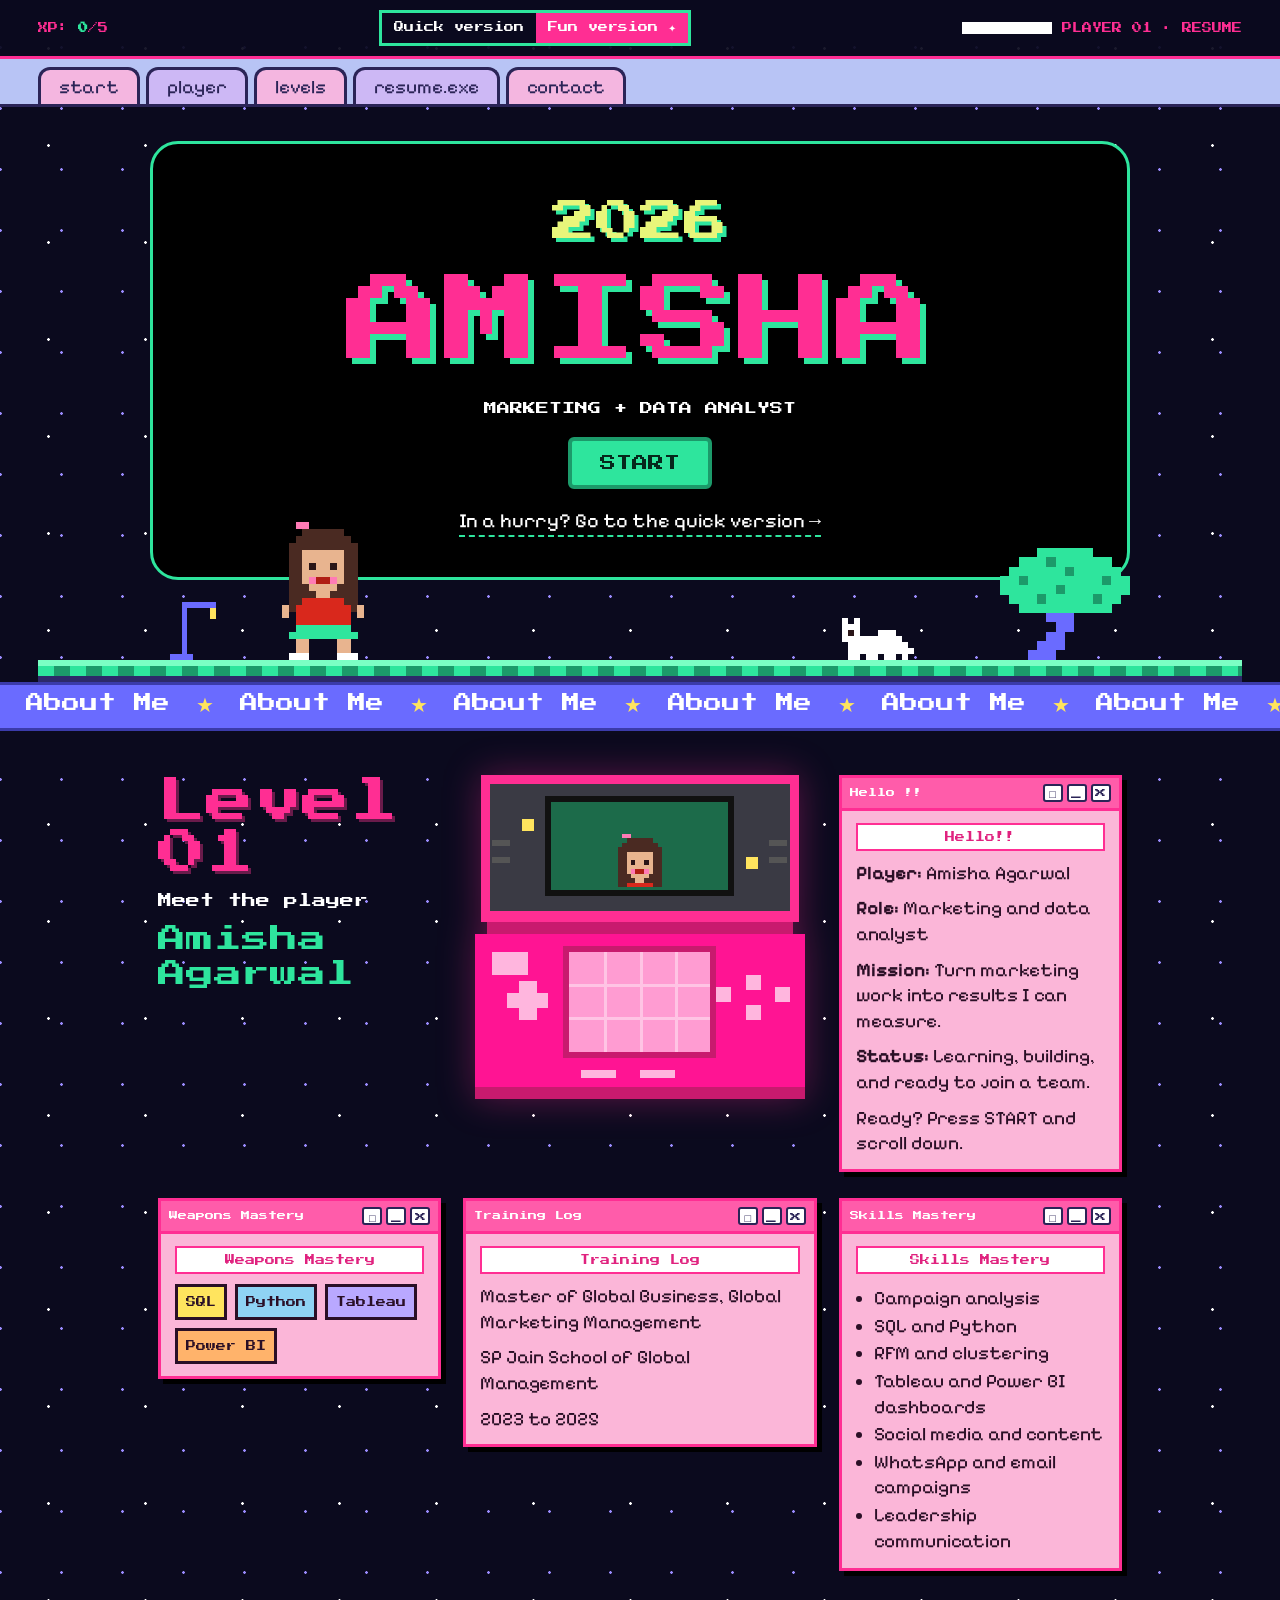
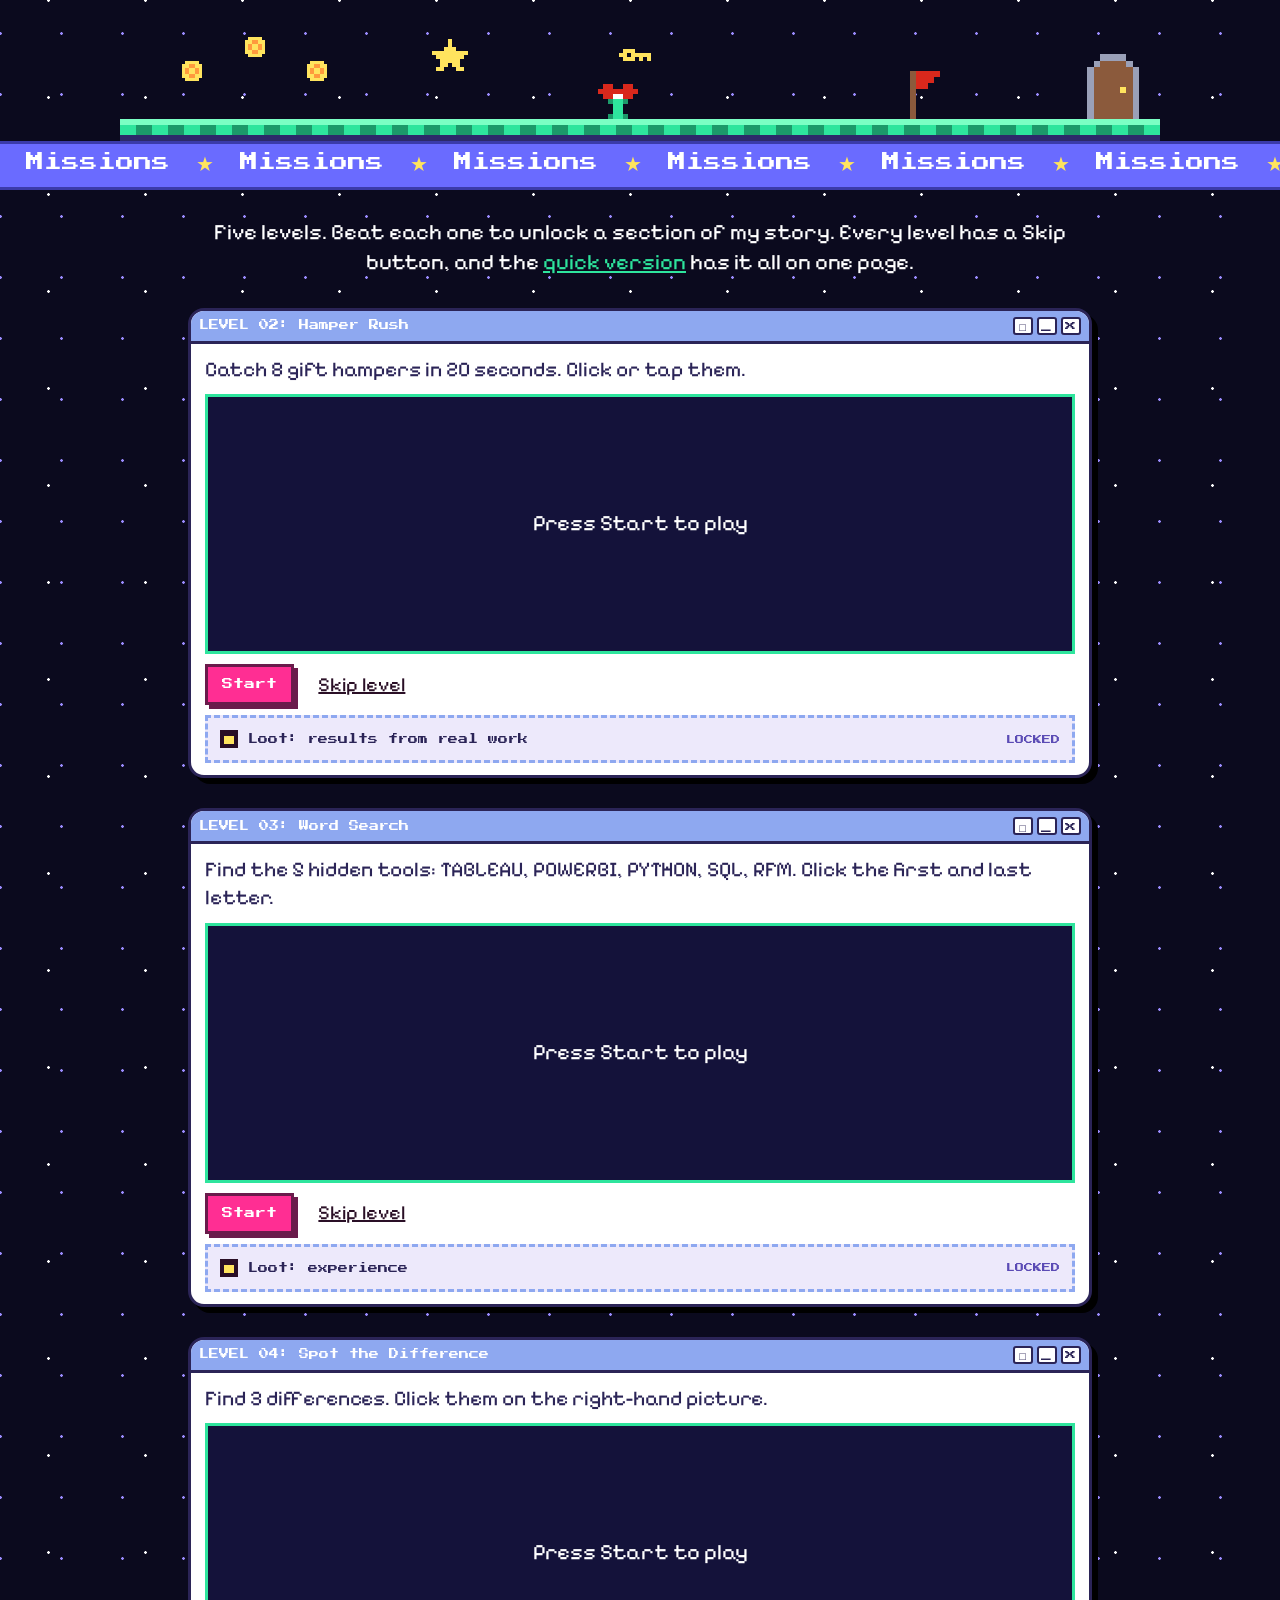
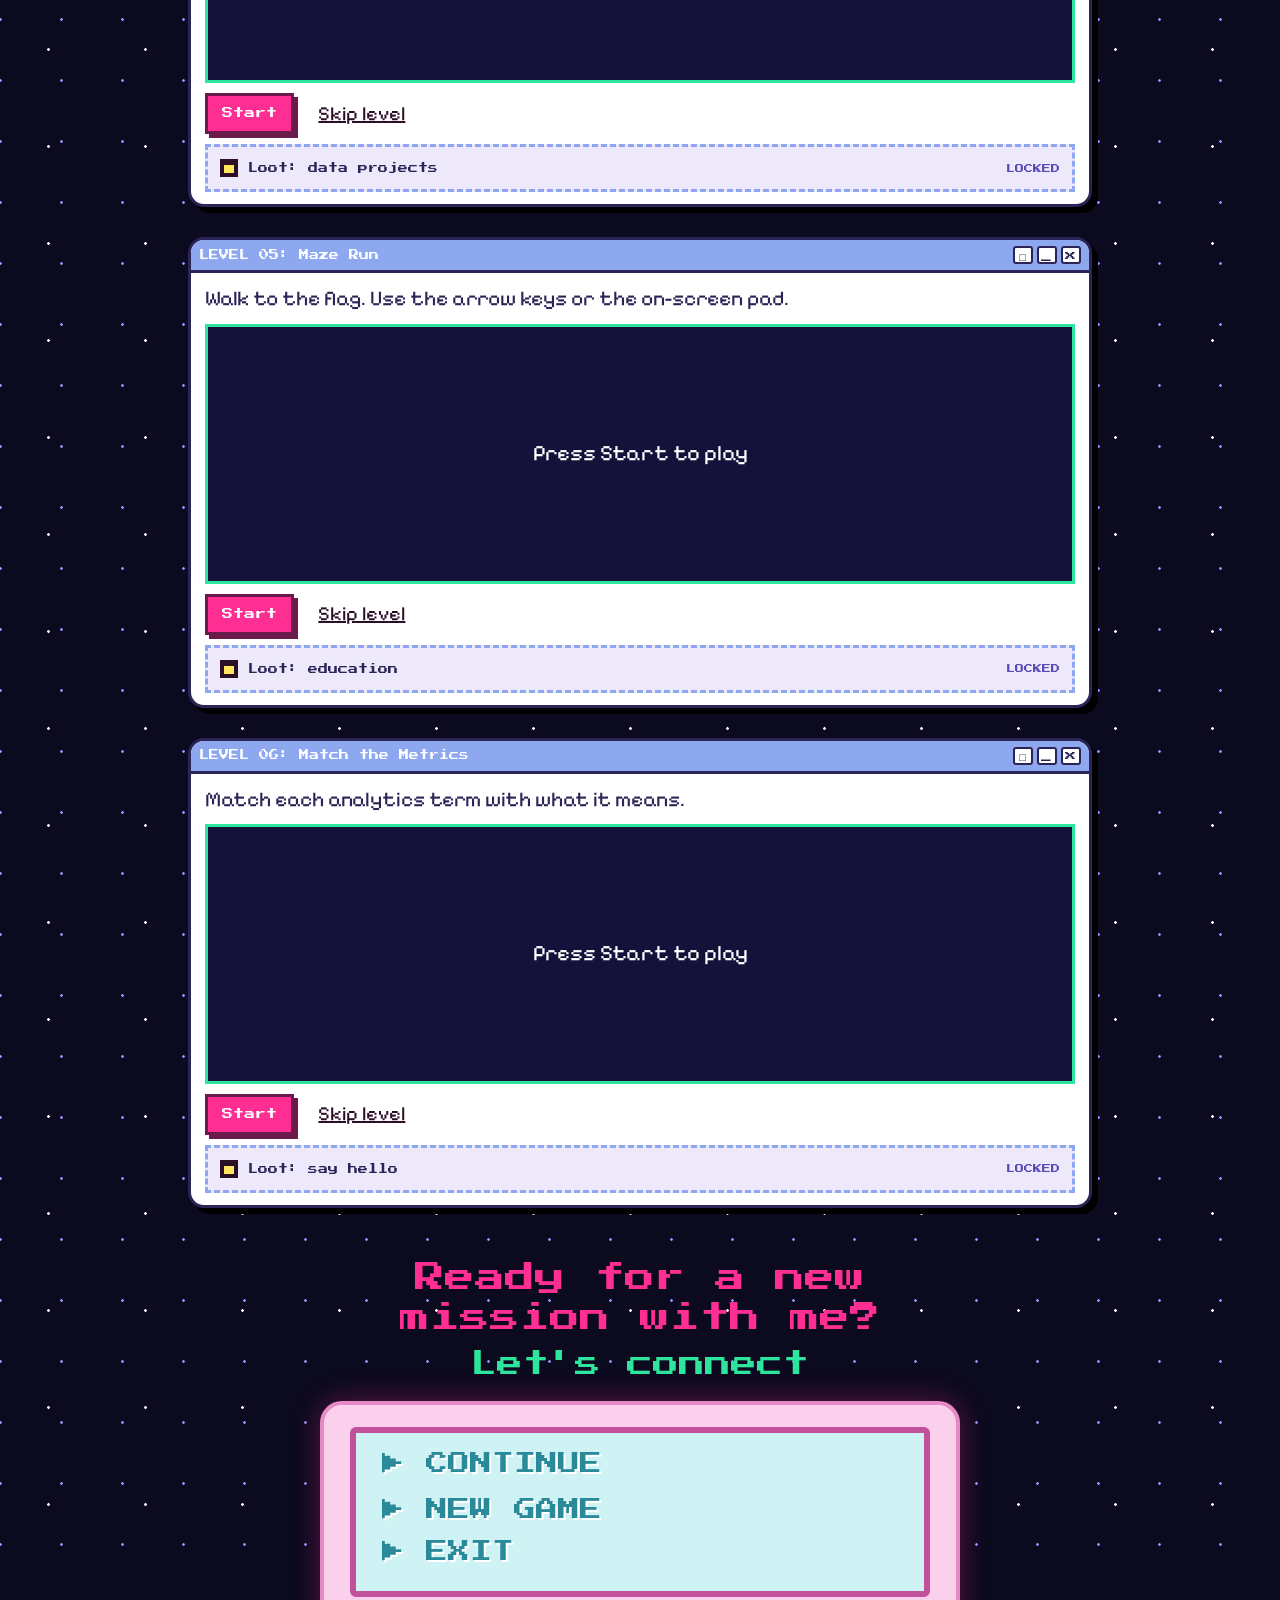
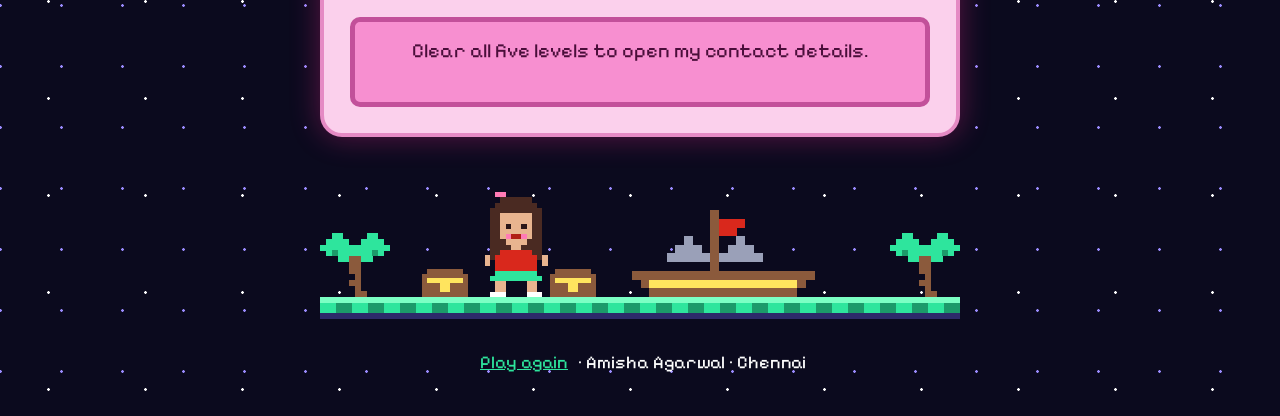
==== commit 1a7e617d: "Lead results with Green Goddesses, quick-version link on game start, Green Goddesses ongoing Co-Auth" ====
--- a/docs/index.html
+++ b/docs/index.html
@@ -1,7 +1,7 @@
 <!doctype html><html lang="en"><head><meta charset="utf-8"><meta name="viewport" content="width=device-width,initial-scale=1"><title>Amisha Agarwal | Fun version</title><meta name="description" content="Play five mini games to unlock Amisha Agarwal's results, experience, projects and contact details."><link rel="preconnect" href="https://fonts.googleapis.com"><link rel="preconnect" href="https://fonts.gstatic.com" crossorigin><link rel="stylesheet" href="https://fonts.googleapis.com/css2?family=Press+Start+2P&family=Pixelify+Sans:wght@400;600&display=swap"><link rel="stylesheet" href="play.css"></head><body>
 <header class="hud"><span class="xp">XP: <b id="xp">0</b>/5</span><div class="seg" role="group" aria-label="Choose a version"><a href="quick.html">Quick version</a><a href="index.html" aria-current="page">Fun version ✦</a></div><div class="hp"><span class="hpb" id="hp"><i></i></span><a class="rsm" href="resume.html">PLAYER 01 · RESUME</a></div></header>
 <nav class="tabs" aria-label="Page tabs"><a href="#top">start</a><a href="#lv0">player</a><a href="#levels">levels</a><a href="resume.html">resume.exe</a><a href="#contact">contact</a></nav>
-<section class="title" id="top"><div class="tbox"><p class="yr">2026</p><h1>AMISHA</h1><p class="sub">MARKETING + DATA ANALYST</p><a class="go" href="#lv0">START</a></div><div class="gnd1"><span class="lamp"><svg class="sp " viewBox="0 0 8 10" xmlns="http://www.w3.org/2000/svg" shape-rendering="crispEdges" aria-hidden="true"><rect x="2" y="0" width="1.02" height="1.02" fill="#6A6BFF"/><rect x="3" y="0" width="1.02" height="1.02" fill="#6A6BFF"/><rect x="4" y="0" width="1.02" height="1.02" fill="#6A6BFF"/><rect x="5" y="0" width="1.02" height="1.02" fill="#6A6BFF"/><rect x="6" y="0" width="1.02" height="1.02" fill="#6A6BFF"/><rect x="7" y="0" width="1.02" height="1.02" fill="#6A6BFF"/><rect x="2" y="1" width="1.02" height="1.02" fill="#6A6BFF"/><rect x="7" y="1" width="1.02" height="1.02" fill="#FFE45E"/><rect x="2" y="2" width="1.02" height="1.02" fill="#6A6BFF"/><rect x="7" y="2" width="1.02" height="1.02" fill="#FFE45E"/><rect x="2" y="3" width="1.02" height="1.02" fill="#6A6BFF"/><rect x="2" y="4" width="1.02" height="1.02" fill="#6A6BFF"/><rect x="2" y="5" width="1.02" height="1.02" fill="#6A6BFF"/><rect x="2" y="6" width="1.02" height="1.02" fill="#6A6BFF"/><rect x="2" y="7" width="1.02" height="1.02" fill="#6A6BFF"/><rect x="2" y="8" width="1.02" height="1.02" fill="#6A6BFF"/><rect x="0" y="9" width="1.02" height="1.02" fill="#6A6BFF"/><rect x="1" y="9" width="1.02" height="1.02" fill="#6A6BFF"/><rect x="2" y="9" width="1.02" height="1.02" fill="#6A6BFF"/><rect x="3" y="9" width="1.02" height="1.02" fill="#6A6BFF"/></svg></span><span class="girl1"><svg class="sp " viewBox="0 0 16 20" xmlns="http://www.w3.org/2000/svg" shape-rendering="crispEdges" aria-hidden="true"><rect x="4" y="0" width="1.02" height="1.02" fill="#FF7BB5"/><rect x="5" y="0" width="1.02" height="1.02" fill="#FF7BB5"/><rect x="5" y="1" width="1.02" height="1.02" fill="#4A2A22"/><rect x="6" y="1" width="1.02" height="1.02" fill="#4A2A22"/><rect x="7" y="1" width="1.02" height="1.02" fill="#4A2A22"/><rect x="8" y="1" width="1.02" height="1.02" fill="#4A2A22"/><rect x="9" y="1" width="1.02" height="1.02" fill="#4A2A22"/><rect x="10" y="1" width="1.02" height="1.02" fill="#4A2A22"/><rect x="4" y="2" width="1.02" height="1.02" fill="#4A2A22"/><rect x="5" y="2" width="1.02" height="1.02" fill="#4A2A22"/><rect x="6" y="2" width="1.02" height="1.02" fill="#4A2A22"/><rect x="7" y="2" width="1.02" height="1.02" fill="#4A2A22"/><rect x="8" y="2" width="1.02" height="1.02" fill="#4A2A22"/><rect x="9" y="2" width="1.02" height="1.02" fill="#4A2A22"/><rect x="10" y="2" width="1.02" height="1.02" fill="#4A2A22"/><rect x="11" y="2" width="1.02" height="1.02" fill="#4A2A22"/><rect x="3" y="3" width="1.02" height="1.02" fill="#4A2A22"/><rect x="4" y="3" width="1.02" height="1.02" fill="#4A2A22"/><rect x="5" y="3" width="1.02" height="1.02" fill="#4A2A22"/><rect x="6" y="3" width="1.02" height="1.02" fill="#4A2A22"/><rect x="7" y="3" width="1.02" height="1.02" fill="#4A2A22"/><rect x="8" y="3" width="1.02" height="1.02" fill="#4A2A22"/><rect x="9" y="3" width="1.02" height="1.02" fill="#4A2A22"/><rect x="10" y="3" width="1.02" height="1.02" fill="#4A2A22"/><rect x="11" y="3" width="1.02" height="1.02" fill="#4A2A22"/><rect x="12" y="3" width="1.02" height="1.02" fill="#4A2A22"/><rect x="3" y="4" width="1.02" height="1.02" fill="#4A2A22"/><rect x="4" y="4" width="1.02" height="1.02" fill="#4A2A22"/><rect x="5" y="4" width="1.02" height="1.02" fill="#E8B48F"/><rect x="6" y="4" width="1.02" height="1.02" fill="#E8B48F"/><rect x="7" y="4" width="1.02" height="1.02" fill="#E8B48F"/><rect x="8" y="4" width="1.02" height="1.02" fill="#E8B48F"/><rect x="9" y="4" width="1.02" height="1.02" fill="#E8B48F"/><rect x="10" y="4" width="1.02" height="1.02" fill="#E8B48F"/><rect x="11" y="4" width="1.02" height="1.02" fill="#4A2A22"/><rect x="12" y="4" width="1.02" height="1.02" fill="#4A2A22"/><rect x="3" y="5" width="1.02" height="1.02" fill="#4A2A22"/><rect x="4" y="5" width="1.02" height="1.02" fill="#4A2A22"/><rect x="5" y="5" width="1.02" height="1.02" fill="#E8B48F"/><rect x="6" y="5" width="1.02" height="1.02" fill="#E8B48F"/><rect x="7" y="5" width="1.02" height="1.02" fill="#E8B48F"/><rect x="8" y="5" width="1.02" height="1.02" fill="#E8B48F"/><rect x="9" y="5" width="1.02" height="1.02" fill="#E8B48F"/><rect x="10" y="5" width="1.02" height="1.02" fill="#E8B48F"/><rect x="11" y="5" width="1.02" height="1.02" fill="#4A2A22"/><rect x="12" y="5" width="1.02" height="1.02" fill="#4A2A22"/><rect x="3" y="6" width="1.02" height="1.02" fill="#4A2A22"/><rect x="4" y="6" width="1.02" height="1.02" fill="#4A2A22"/><rect x="5" y="6" width="1.02" height="1.02" fill="#E8B48F"/><rect x="6" y="6" width="1.02" height="1.02" fill="#2A1618"/><rect x="7" y="6" width="1.02" height="1.02" fill="#E8B48F"/><rect x="8" y="6" width="1.02" height="1.02" fill="#E8B48F"/><rect x="9" y="6" width="1.02" height="1.02" fill="#2A1618"/><rect x="10" y="6" width="1.02" height="1.02" fill="#E8B48F"/><rect x="11" y="6" width="1.02" height="1.02" fill="#4A2A22"/><rect x="12" y="6" width="1.02" height="1.02" fill="#4A2A22"/><rect x="3" y="7" width="1.02" height="1.02" fill="#4A2A22"/><rect x="4" y="7" width="1.02" height="1.02" fill="#4A2A22"/><rect x="5" y="7" width="1.02" height="1.02" fill="#E8B48F"/><rect x="6" y="7" width="1.02" height="1.02" fill="#E8B48F"/><rect x="7" y="7" width="1.02" height="1.02" fill="#E8B48F"/><rect x="8" y="7" width="1.02" height="1.02" fill="#E8B48F"/><rect x="9" y="7" width="1.02" height="1.02" fill="#E8B48F"/><rect x="10" y="7" width="1.02" height="1.02" fill="#E8B48F"/><rect x="11" y="7" width="1.02" height="1.02" fill="#4A2A22"/><rect x="12" y="7" width="1.02" height="1.02" fill="#4A2A22"/><rect x="3" y="8" width="1.02" height="1.02" fill="#4A2A22"/><rect x="4" y="8" width="1.02" height="1.02" fill="#4A2A22"/><rect x="5" y="8" width="1.02" height="1.02" fill="#E8B48F"/><rect x="6" y="8" width="1.02" height="1.02" fill="#FF7BB5"/><rect x="7" y="8" width="1.02" height="1.02" fill="#B01E14"/><rect x="8" y="8" width="1.02" height="1.02" fill="#B01E14"/><rect x="9" y="8" width="1.02" height="1.02" fill="#FF7BB5"/><rect x="10" y="8" width="1.02" height="1.02" fill="#E8B48F"/><rect x="11" y="8" width="1.02" height="1.02" fill="#4A2A22"/><rect x="12" y="8" width="1.02" height="1.02" fill="#4A2A22"/><rect x="3" y="9" width="1.02" height="1.02" fill="#4A2A22"/><rect x="4" y="9" width="1.02" height="1.02" fill="#4A2A22"/><rect x="5" y="9" width="1.02" height="1.02" fill="#4A2A22"/><rect x="6" y="9" width="1.02" height="1.02" fill="#E8B48F"/><rect x="7" y="9" width="1.02" height="1.02" fill="#E8B48F"/><rect x="8" y="9" width="1.02" height="1.02" fill="#E8B48F"/><rect x="9" y="9" width="1.02" height="1.02" fill="#E8B48F"/><rect x="10" y="9" width="1.02" height="1.02" fill="#4A2A22"/><rect x="11" y="9" width="1.02" height="1.02" fill="#4A2A22"/><rect x="12" y="9" width="1.02" height="1.02" fill="#4A2A22"/><rect x="3" y="10" width="1.02" height="1.02" fill="#4A2A22"/><rect x="4" y="10" width="1.02" height="1.02" fill="#4A2A22"/><rect x="5" y="10" width="1.02" height="1.02" fill="#4A2A22"/><rect x="6" y="10" width="1.02" height="1.02" fill="#4A2A22"/><rect x="7" y="10" width="1.02" height="1.02" fill="#E8B48F"/><rect x="8" y="10" width="1.02" height="1.02" fill="#E8B48F"/><rect x="9" y="10" width="1.02" height="1.02" fill="#4A2A22"/><rect x="10" y="10" width="1.02" height="1.02" fill="#4A2A22"/><rect x="11" y="10" width="1.02" height="1.02" fill="#4A2A22"/><rect x="12" y="10" width="1.02" height="1.02" fill="#4A2A22"/><rect x="3" y="11" width="1.02" height="1.02" fill="#4A2A22"/><rect x="4" y="11" width="1.02" height="1.02" fill="#4A2A22"/><rect x="5" y="11" width="1.02" height="1.02" fill="#D9281C"/><rect x="6" y="11" width="1.02" height="1.02" fill="#D9281C"/><rect x="7" y="11" width="1.02" height="1.02" fill="#D9281C"/><rect x="8" y="11" width="1.02" height="1.02" fill="#D9281C"/><rect x="9" y="11" width="1.02" height="1.02" fill="#D9281C"/><rect x="10" y="11" width="1.02" height="1.02" fill="#D9281C"/><rect x="11" y="11" width="1.02" height="1.02" fill="#4A2A22"/><rect x="12" y="11" width="1.02" height="1.02" fill="#4A2A22"/><rect x="2" y="12" width="1.02" height="1.02" fill="#E8B48F"/><rect x="3" y="12" width="1.02" height="1.02" fill="#4A2A22"/><rect x="4" y="12" width="1.02" height="1.02" fill="#D9281C"/><rect x="5" y="12" width="1.02" height="1.02" fill="#D9281C"/><rect x="6" y="12" width="1.02" height="1.02" fill="#D9281C"/><rect x="7" y="12" width="1.02" height="1.02" fill="#D9281C"/><rect x="8" y="12" width="1.02" height="1.02" fill="#D9281C"/><rect x="9" y="12" width="1.02" height="1.02" fill="#D9281C"/><rect x="10" y="12" width="1.02" height="1.02" fill="#D9281C"/><rect x="11" y="12" width="1.02" height="1.02" fill="#D9281C"/><rect x="12" y="12" width="1.02" height="1.02" fill="#4A2A22"/><rect x="13" y="12" width="1.02" height="1.02" fill="#E8B48F"/><rect x="2" y="13" width="1.02" height="1.02" fill="#E8B48F"/><rect x="4" y="13" width="1.02" height="1.02" fill="#D9281C"/><rect x="5" y="13" width="1.02" height="1.02" fill="#D9281C"/><rect x="6" y="13" width="1.02" height="1.02" fill="#D9281C"/><rect x="7" y="13" width="1.02" height="1.02" fill="#D9281C"/><rect x="8" y="13" width="1.02" height="1.02" fill="#D9281C"/><rect x="9" y="13" width="1.02" height="1.02" fill="#D9281C"/><rect x="10" y="13" width="1.02" height="1.02" fill="#D9281C"/><rect x="11" y="13" width="1.02" height="1.02" fill="#D9281C"/><rect x="13" y="13" width="1.02" height="1.02" fill="#E8B48F"/><rect x="4" y="14" width="1.02" height="1.02" fill="#D9281C"/><rect x="5" y="14" width="1.02" height="1.02" fill="#D9281C"/><rect x="6" y="14" width="1.02" height="1.02" fill="#D9281C"/><rect x="7" y="14" width="1.02" height="1.02" fill="#D9281C"/><rect x="8" y="14" width="1.02" height="1.02" fill="#D9281C"/><rect x="9" y="14" width="1.02" height="1.02" fill="#D9281C"/><rect x="10" y="14" width="1.02" height="1.02" fill="#D9281C"/><rect x="11" y="14" width="1.02" height="1.02" fill="#D9281C"/><rect x="4" y="15" width="1.02" height="1.02" fill="#2EE59D"/><rect x="5" y="15" width="1.02" height="1.02" fill="#2EE59D"/><rect x="6" y="15" width="1.02" height="1.02" fill="#2EE59D"/><rect x="7" y="15" width="1.02" height="1.02" fill="#2EE59D"/><rect x="8" y="15" width="1.02" height="1.02" fill="#2EE59D"/><rect x="9" y="15" width="1.02" height="1.02" fill="#2EE59D"/><rect x="10" y="15" width="1.02" height="1.02" fill="#2EE59D"/><rect x="11" y="15" width="1.02" height="1.02" fill="#2EE59D"/><rect x="3" y="16" width="1.02" height="1.02" fill="#2EE59D"/><rect x="4" y="16" width="1.02" height="1.02" fill="#2EE59D"/><rect x="5" y="16" width="1.02" height="1.02" fill="#2EE59D"/><rect x="6" y="16" width="1.02" height="1.02" fill="#2EE59D"/><rect x="7" y="16" width="1.02" height="1.02" fill="#2EE59D"/><rect x="8" y="16" width="1.02" height="1.02" fill="#2EE59D"/><rect x="9" y="16" width="1.02" height="1.02" fill="#2EE59D"/><rect x="10" y="16" width="1.02" height="1.02" fill="#2EE59D"/><rect x="11" y="16" width="1.02" height="1.02" fill="#2EE59D"/><rect x="12" y="16" width="1.02" height="1.02" fill="#2EE59D"/><rect x="4" y="17" width="1.02" height="1.02" fill="#E8B48F"/><rect x="5" y="17" width="1.02" height="1.02" fill="#E8B48F"/><rect x="10" y="17" width="1.02" height="1.02" fill="#E8B48F"/><rect x="11" y="17" width="1.02" height="1.02" fill="#E8B48F"/><rect x="4" y="18" width="1.02" height="1.02" fill="#E8B48F"/><rect x="5" y="18" width="1.02" height="1.02" fill="#E8B48F"/><rect x="10" y="18" width="1.02" height="1.02" fill="#E8B48F"/><rect x="11" y="18" width="1.02" height="1.02" fill="#E8B48F"/><rect x="3" y="19" width="1.02" height="1.02" fill="#FFFFFF"/><rect x="4" y="19" width="1.02" height="1.02" fill="#FFFFFF"/><rect x="5" y="19" width="1.02" height="1.02" fill="#FFFFFF"/><rect x="10" y="19" width="1.02" height="1.02" fill="#FFFFFF"/><rect x="11" y="19" width="1.02" height="1.02" fill="#FFFFFF"/><rect x="12" y="19" width="1.02" height="1.02" fill="#FFFFFF"/></svg></span><span class="cat"><svg class="sp " viewBox="0 0 12 7" xmlns="http://www.w3.org/2000/svg" shape-rendering="crispEdges" aria-hidden="true"><rect x="0" y="0" width="1.02" height="1.02" fill="#FFFFFF"/><rect x="2" y="0" width="1.02" height="1.02" fill="#FFFFFF"/><rect x="0" y="1" width="1.02" height="1.02" fill="#FFFFFF"/><rect x="1" y="1" width="1.02" height="1.02" fill="#FFFFFF"/><rect x="2" y="1" width="1.02" height="1.02" fill="#FFFFFF"/><rect x="0" y="2" width="1.02" height="1.02" fill="#FFFFFF"/><rect x="1" y="2" width="1.02" height="1.02" fill="#2A1618"/><rect x="2" y="2" width="1.02" height="1.02" fill="#FFFFFF"/><rect x="6" y="2" width="1.02" height="1.02" fill="#FFFFFF"/><rect x="7" y="2" width="1.02" height="1.02" fill="#FFFFFF"/><rect x="8" y="2" width="1.02" height="1.02" fill="#FFFFFF"/><rect x="0" y="3" width="1.02" height="1.02" fill="#FFFFFF"/><rect x="1" y="3" width="1.02" height="1.02" fill="#FFFFFF"/><rect x="2" y="3" width="1.02" height="1.02" fill="#FFFFFF"/><rect x="3" y="3" width="1.02" height="1.02" fill="#FFFFFF"/><rect x="4" y="3" width="1.02" height="1.02" fill="#FFFFFF"/><rect x="5" y="3" width="1.02" height="1.02" fill="#FFFFFF"/><rect x="6" y="3" width="1.02" height="1.02" fill="#FFFFFF"/><rect x="7" y="3" width="1.02" height="1.02" fill="#FFFFFF"/><rect x="8" y="3" width="1.02" height="1.02" fill="#FFFFFF"/><rect x="9" y="3" width="1.02" height="1.02" fill="#FFFFFF"/><rect x="1" y="4" width="1.02" height="1.02" fill="#FFFFFF"/><rect x="2" y="4" width="1.02" height="1.02" fill="#FFFFFF"/><rect x="3" y="4" width="1.02" height="1.02" fill="#FFFFFF"/><rect x="4" y="4" width="1.02" height="1.02" fill="#FFFFFF"/><rect x="5" y="4" width="1.02" height="1.02" fill="#FFFFFF"/><rect x="6" y="4" width="1.02" height="1.02" fill="#FFFFFF"/><rect x="7" y="4" width="1.02" height="1.02" fill="#FFFFFF"/><rect x="8" y="4" width="1.02" height="1.02" fill="#FFFFFF"/><rect x="9" y="4" width="1.02" height="1.02" fill="#FFFFFF"/><rect x="10" y="4" width="1.02" height="1.02" fill="#FFFFFF"/><rect x="1" y="5" width="1.02" height="1.02" fill="#FFFFFF"/><rect x="2" y="5" width="1.02" height="1.02" fill="#FFFFFF"/><rect x="3" y="5" width="1.02" height="1.02" fill="#FFFFFF"/><rect x="4" y="5" width="1.02" height="1.02" fill="#FFFFFF"/><rect x="5" y="5" width="1.02" height="1.02" fill="#FFFFFF"/><rect x="6" y="5" width="1.02" height="1.02" fill="#FFFFFF"/><rect x="7" y="5" width="1.02" height="1.02" fill="#FFFFFF"/><rect x="8" y="5" width="1.02" height="1.02" fill="#FFFFFF"/><rect x="9" y="5" width="1.02" height="1.02" fill="#FFFFFF"/><rect x="10" y="5" width="1.02" height="1.02" fill="#FFFFFF"/><rect x="11" y="5" width="1.02" height="1.02" fill="#FFFFFF"/><rect x="1" y="6" width="1.02" height="1.02" fill="#FFFFFF"/><rect x="2" y="6" width="1.02" height="1.02" fill="#FFFFFF"/><rect x="4" y="6" width="1.02" height="1.02" fill="#FFFFFF"/><rect x="5" y="6" width="1.02" height="1.02" fill="#FFFFFF"/><rect x="7" y="6" width="1.02" height="1.02" fill="#FFFFFF"/><rect x="8" y="6" width="1.02" height="1.02" fill="#FFFFFF"/><rect x="10" y="6" width="1.02" height="1.02" fill="#FFFFFF"/></svg></span><span class="tree"><svg class="sp " viewBox="0 0 14 12" xmlns="http://www.w3.org/2000/svg" shape-rendering="crispEdges" aria-hidden="true"><rect x="4" y="0" width="1.02" height="1.02" fill="#2EE59D"/><rect x="5" y="0" width="1.02" height="1.02" fill="#2EE59D"/><rect x="6" y="0" width="1.02" height="1.02" fill="#2EE59D"/><rect x="7" y="0" width="1.02" height="1.02" fill="#2EE59D"/><rect x="8" y="0" width="1.02" height="1.02" fill="#2EE59D"/><rect x="9" y="0" width="1.02" height="1.02" fill="#2EE59D"/><rect x="2" y="1" width="1.02" height="1.02" fill="#2EE59D"/><rect x="3" y="1" width="1.02" height="1.02" fill="#2EE59D"/><rect x="4" y="1" width="1.02" height="1.02" fill="#2EE59D"/><rect x="5" y="1" width="1.02" height="1.02" fill="#1C9A6A"/><rect x="6" y="1" width="1.02" height="1.02" fill="#2EE59D"/><rect x="7" y="1" width="1.02" height="1.02" fill="#2EE59D"/><rect x="8" y="1" width="1.02" height="1.02" fill="#2EE59D"/><rect x="9" y="1" width="1.02" height="1.02" fill="#2EE59D"/><rect x="10" y="1" width="1.02" height="1.02" fill="#2EE59D"/><rect x="11" y="1" width="1.02" height="1.02" fill="#2EE59D"/><rect x="1" y="2" width="1.02" height="1.02" fill="#2EE59D"/><rect x="2" y="2" width="1.02" height="1.02" fill="#2EE59D"/><rect x="3" y="2" width="1.02" height="1.02" fill="#2EE59D"/><rect x="4" y="2" width="1.02" height="1.02" fill="#2EE59D"/><rect x="5" y="2" width="1.02" height="1.02" fill="#2EE59D"/><rect x="6" y="2" width="1.02" height="1.02" fill="#2EE59D"/><rect x="7" y="2" width="1.02" height="1.02" fill="#1C9A6A"/><rect x="8" y="2" width="1.02" height="1.02" fill="#2EE59D"/><rect x="9" y="2" width="1.02" height="1.02" fill="#2EE59D"/><rect x="10" y="2" width="1.02" height="1.02" fill="#2EE59D"/><rect x="11" y="2" width="1.02" height="1.02" fill="#2EE59D"/><rect x="12" y="2" width="1.02" height="1.02" fill="#2EE59D"/><rect x="0" y="3" width="1.02" height="1.02" fill="#2EE59D"/><rect x="1" y="3" width="1.02" height="1.02" fill="#2EE59D"/><rect x="2" y="3" width="1.02" height="1.02" fill="#1C9A6A"/><rect x="3" y="3" width="1.02" height="1.02" fill="#2EE59D"/><rect x="4" y="3" width="1.02" height="1.02" fill="#2EE59D"/><rect x="5" y="3" width="1.02" height="1.02" fill="#2EE59D"/><rect x="6" y="3" width="1.02" height="1.02" fill="#2EE59D"/><rect x="7" y="3" width="1.02" height="1.02" fill="#2EE59D"/><rect x="8" y="3" width="1.02" height="1.02" fill="#2EE59D"/><rect x="9" y="3" width="1.02" height="1.02" fill="#2EE59D"/><rect x="10" y="3" width="1.02" height="1.02" fill="#2EE59D"/><rect x="11" y="3" width="1.02" height="1.02" fill="#1C9A6A"/><rect x="12" y="3" width="1.02" height="1.02" fill="#2EE59D"/><rect x="13" y="3" width="1.02" height="1.02" fill="#2EE59D"/><rect x="0" y="4" width="1.02" height="1.02" fill="#2EE59D"/><rect x="1" y="4" width="1.02" height="1.02" fill="#2EE59D"/><rect x="2" y="4" width="1.02" height="1.02" fill="#2EE59D"/><rect x="3" y="4" width="1.02" height="1.02" fill="#2EE59D"/><rect x="4" y="4" width="1.02" height="1.02" fill="#2EE59D"/><rect x="5" y="4" width="1.02" height="1.02" fill="#2EE59D"/><rect x="6" y="4" width="1.02" height="1.02" fill="#1C9A6A"/><rect x="7" y="4" width="1.02" height="1.02" fill="#2EE59D"/><rect x="8" y="4" width="1.02" height="1.02" fill="#2EE59D"/><rect x="9" y="4" width="1.02" height="1.02" fill="#2EE59D"/><rect x="10" y="4" width="1.02" height="1.02" fill="#2EE59D"/><rect x="11" y="4" width="1.02" height="1.02" fill="#2EE59D"/><rect x="12" y="4" width="1.02" height="1.02" fill="#2EE59D"/><rect x="13" y="4" width="1.02" height="1.02" fill="#2EE59D"/><rect x="1" y="5" width="1.02" height="1.02" fill="#2EE59D"/><rect x="2" y="5" width="1.02" height="1.02" fill="#2EE59D"/><rect x="3" y="5" width="1.02" height="1.02" fill="#2EE59D"/><rect x="4" y="5" width="1.02" height="1.02" fill="#1C9A6A"/><rect x="5" y="5" width="1.02" height="1.02" fill="#2EE59D"/><rect x="6" y="5" width="1.02" height="1.02" fill="#2EE59D"/><rect x="7" y="5" width="1.02" height="1.02" fill="#2EE59D"/><rect x="8" y="5" width="1.02" height="1.02" fill="#2EE59D"/><rect x="9" y="5" width="1.02" height="1.02" fill="#2EE59D"/><rect x="10" y="5" width="1.02" height="1.02" fill="#1C9A6A"/><rect x="11" y="5" width="1.02" height="1.02" fill="#2EE59D"/><rect x="12" y="5" width="1.02" height="1.02" fill="#2EE59D"/><rect x="2" y="6" width="1.02" height="1.02" fill="#2EE59D"/><rect x="3" y="6" width="1.02" height="1.02" fill="#2EE59D"/><rect x="4" y="6" width="1.02" height="1.02" fill="#2EE59D"/><rect x="5" y="6" width="1.02" height="1.02" fill="#2EE59D"/><rect x="6" y="6" width="1.02" height="1.02" fill="#2EE59D"/><rect x="7" y="6" width="1.02" height="1.02" fill="#2EE59D"/><rect x="8" y="6" width="1.02" height="1.02" fill="#2EE59D"/><rect x="9" y="6" width="1.02" height="1.02" fill="#2EE59D"/><rect x="10" y="6" width="1.02" height="1.02" fill="#2EE59D"/><rect x="11" y="6" width="1.02" height="1.02" fill="#2EE59D"/><rect x="5" y="7" width="1.02" height="1.02" fill="#6A6BFF"/><rect x="6" y="7" width="1.02" height="1.02" fill="#6A6BFF"/><rect x="7" y="7" width="1.02" height="1.02" fill="#6A6BFF"/><rect x="6" y="8" width="1.02" height="1.02" fill="#6A6BFF"/><rect x="7" y="8" width="1.02" height="1.02" fill="#6A6BFF"/><rect x="5" y="9" width="1.02" height="1.02" fill="#6A6BFF"/><rect x="6" y="9" width="1.02" height="1.02" fill="#6A6BFF"/><rect x="4" y="10" width="1.02" height="1.02" fill="#6A6BFF"/><rect x="5" y="10" width="1.02" height="1.02" fill="#6A6BFF"/><rect x="6" y="10" width="1.02" height="1.02" fill="#6A6BFF"/><rect x="3" y="11" width="1.02" height="1.02" fill="#6A6BFF"/><rect x="4" y="11" width="1.02" height="1.02" fill="#6A6BFF"/><rect x="5" y="11" width="1.02" height="1.02" fill="#6A6BFF"/></svg></span></div><div class="turf"></div></section>
+<section class="title" id="top"><div class="tbox"><p class="yr">2026</p><h1>AMISHA</h1><p class="sub">MARKETING + DATA ANALYST</p><a class="go" href="#lv0">START</a><a class="quick" href="quick.html">In a hurry? Go to the quick version &rarr;</a></div><div class="gnd1"><span class="lamp"><svg class="sp " viewBox="0 0 8 10" xmlns="http://www.w3.org/2000/svg" shape-rendering="crispEdges" aria-hidden="true"><rect x="2" y="0" width="1.02" height="1.02" fill="#6A6BFF"/><rect x="3" y="0" width="1.02" height="1.02" fill="#6A6BFF"/><rect x="4" y="0" width="1.02" height="1.02" fill="#6A6BFF"/><rect x="5" y="0" width="1.02" height="1.02" fill="#6A6BFF"/><rect x="6" y="0" width="1.02" height="1.02" fill="#6A6BFF"/><rect x="7" y="0" width="1.02" height="1.02" fill="#6A6BFF"/><rect x="2" y="1" width="1.02" height="1.02" fill="#6A6BFF"/><rect x="7" y="1" width="1.02" height="1.02" fill="#FFE45E"/><rect x="2" y="2" width="1.02" height="1.02" fill="#6A6BFF"/><rect x="7" y="2" width="1.02" height="1.02" fill="#FFE45E"/><rect x="2" y="3" width="1.02" height="1.02" fill="#6A6BFF"/><rect x="2" y="4" width="1.02" height="1.02" fill="#6A6BFF"/><rect x="2" y="5" width="1.02" height="1.02" fill="#6A6BFF"/><rect x="2" y="6" width="1.02" height="1.02" fill="#6A6BFF"/><rect x="2" y="7" width="1.02" height="1.02" fill="#6A6BFF"/><rect x="2" y="8" width="1.02" height="1.02" fill="#6A6BFF"/><rect x="0" y="9" width="1.02" height="1.02" fill="#6A6BFF"/><rect x="1" y="9" width="1.02" height="1.02" fill="#6A6BFF"/><rect x="2" y="9" width="1.02" height="1.02" fill="#6A6BFF"/><rect x="3" y="9" width="1.02" height="1.02" fill="#6A6BFF"/></svg></span><span class="girl1"><svg class="sp " viewBox="0 0 16 20" xmlns="http://www.w3.org/2000/svg" shape-rendering="crispEdges" aria-hidden="true"><rect x="4" y="0" width="1.02" height="1.02" fill="#FF7BB5"/><rect x="5" y="0" width="1.02" height="1.02" fill="#FF7BB5"/><rect x="5" y="1" width="1.02" height="1.02" fill="#4A2A22"/><rect x="6" y="1" width="1.02" height="1.02" fill="#4A2A22"/><rect x="7" y="1" width="1.02" height="1.02" fill="#4A2A22"/><rect x="8" y="1" width="1.02" height="1.02" fill="#4A2A22"/><rect x="9" y="1" width="1.02" height="1.02" fill="#4A2A22"/><rect x="10" y="1" width="1.02" height="1.02" fill="#4A2A22"/><rect x="4" y="2" width="1.02" height="1.02" fill="#4A2A22"/><rect x="5" y="2" width="1.02" height="1.02" fill="#4A2A22"/><rect x="6" y="2" width="1.02" height="1.02" fill="#4A2A22"/><rect x="7" y="2" width="1.02" height="1.02" fill="#4A2A22"/><rect x="8" y="2" width="1.02" height="1.02" fill="#4A2A22"/><rect x="9" y="2" width="1.02" height="1.02" fill="#4A2A22"/><rect x="10" y="2" width="1.02" height="1.02" fill="#4A2A22"/><rect x="11" y="2" width="1.02" height="1.02" fill="#4A2A22"/><rect x="3" y="3" width="1.02" height="1.02" fill="#4A2A22"/><rect x="4" y="3" width="1.02" height="1.02" fill="#4A2A22"/><rect x="5" y="3" width="1.02" height="1.02" fill="#4A2A22"/><rect x="6" y="3" width="1.02" height="1.02" fill="#4A2A22"/><rect x="7" y="3" width="1.02" height="1.02" fill="#4A2A22"/><rect x="8" y="3" width="1.02" height="1.02" fill="#4A2A22"/><rect x="9" y="3" width="1.02" height="1.02" fill="#4A2A22"/><rect x="10" y="3" width="1.02" height="1.02" fill="#4A2A22"/><rect x="11" y="3" width="1.02" height="1.02" fill="#4A2A22"/><rect x="12" y="3" width="1.02" height="1.02" fill="#4A2A22"/><rect x="3" y="4" width="1.02" height="1.02" fill="#4A2A22"/><rect x="4" y="4" width="1.02" height="1.02" fill="#4A2A22"/><rect x="5" y="4" width="1.02" height="1.02" fill="#E8B48F"/><rect x="6" y="4" width="1.02" height="1.02" fill="#E8B48F"/><rect x="7" y="4" width="1.02" height="1.02" fill="#E8B48F"/><rect x="8" y="4" width="1.02" height="1.02" fill="#E8B48F"/><rect x="9" y="4" width="1.02" height="1.02" fill="#E8B48F"/><rect x="10" y="4" width="1.02" height="1.02" fill="#E8B48F"/><rect x="11" y="4" width="1.02" height="1.02" fill="#4A2A22"/><rect x="12" y="4" width="1.02" height="1.02" fill="#4A2A22"/><rect x="3" y="5" width="1.02" height="1.02" fill="#4A2A22"/><rect x="4" y="5" width="1.02" height="1.02" fill="#4A2A22"/><rect x="5" y="5" width="1.02" height="1.02" fill="#E8B48F"/><rect x="6" y="5" width="1.02" height="1.02" fill="#E8B48F"/><rect x="7" y="5" width="1.02" height="1.02" fill="#E8B48F"/><rect x="8" y="5" width="1.02" height="1.02" fill="#E8B48F"/><rect x="9" y="5" width="1.02" height="1.02" fill="#E8B48F"/><rect x="10" y="5" width="1.02" height="1.02" fill="#E8B48F"/><rect x="11" y="5" width="1.02" height="1.02" fill="#4A2A22"/><rect x="12" y="5" width="1.02" height="1.02" fill="#4A2A22"/><rect x="3" y="6" width="1.02" height="1.02" fill="#4A2A22"/><rect x="4" y="6" width="1.02" height="1.02" fill="#4A2A22"/><rect x="5" y="6" width="1.02" height="1.02" fill="#E8B48F"/><rect x="6" y="6" width="1.02" height="1.02" fill="#2A1618"/><rect x="7" y="6" width="1.02" height="1.02" fill="#E8B48F"/><rect x="8" y="6" width="1.02" height="1.02" fill="#E8B48F"/><rect x="9" y="6" width="1.02" height="1.02" fill="#2A1618"/><rect x="10" y="6" width="1.02" height="1.02" fill="#E8B48F"/><rect x="11" y="6" width="1.02" height="1.02" fill="#4A2A22"/><rect x="12" y="6" width="1.02" height="1.02" fill="#4A2A22"/><rect x="3" y="7" width="1.02" height="1.02" fill="#4A2A22"/><rect x="4" y="7" width="1.02" height="1.02" fill="#4A2A22"/><rect x="5" y="7" width="1.02" height="1.02" fill="#E8B48F"/><rect x="6" y="7" width="1.02" height="1.02" fill="#E8B48F"/><rect x="7" y="7" width="1.02" height="1.02" fill="#E8B48F"/><rect x="8" y="7" width="1.02" height="1.02" fill="#E8B48F"/><rect x="9" y="7" width="1.02" height="1.02" fill="#E8B48F"/><rect x="10" y="7" width="1.02" height="1.02" fill="#E8B48F"/><rect x="11" y="7" width="1.02" height="1.02" fill="#4A2A22"/><rect x="12" y="7" width="1.02" height="1.02" fill="#4A2A22"/><rect x="3" y="8" width="1.02" height="1.02" fill="#4A2A22"/><rect x="4" y="8" width="1.02" height="1.02" fill="#4A2A22"/><rect x="5" y="8" width="1.02" height="1.02" fill="#E8B48F"/><rect x="6" y="8" width="1.02" height="1.02" fill="#FF7BB5"/><rect x="7" y="8" width="1.02" height="1.02" fill="#B01E14"/><rect x="8" y="8" width="1.02" height="1.02" fill="#B01E14"/><rect x="9" y="8" width="1.02" height="1.02" fill="#FF7BB5"/><rect x="10" y="8" width="1.02" height="1.02" fill="#E8B48F"/><rect x="11" y="8" width="1.02" height="1.02" fill="#4A2A22"/><rect x="12" y="8" width="1.02" height="1.02" fill="#4A2A22"/><rect x="3" y="9" width="1.02" height="1.02" fill="#4A2A22"/><rect x="4" y="9" width="1.02" height="1.02" fill="#4A2A22"/><rect x="5" y="9" width="1.02" height="1.02" fill="#4A2A22"/><rect x="6" y="9" width="1.02" height="1.02" fill="#E8B48F"/><rect x="7" y="9" width="1.02" height="1.02" fill="#E8B48F"/><rect x="8" y="9" width="1.02" height="1.02" fill="#E8B48F"/><rect x="9" y="9" width="1.02" height="1.02" fill="#E8B48F"/><rect x="10" y="9" width="1.02" height="1.02" fill="#4A2A22"/><rect x="11" y="9" width="1.02" height="1.02" fill="#4A2A22"/><rect x="12" y="9" width="1.02" height="1.02" fill="#4A2A22"/><rect x="3" y="10" width="1.02" height="1.02" fill="#4A2A22"/><rect x="4" y="10" width="1.02" height="1.02" fill="#4A2A22"/><rect x="5" y="10" width="1.02" height="1.02" fill="#4A2A22"/><rect x="6" y="10" width="1.02" height="1.02" fill="#4A2A22"/><rect x="7" y="10" width="1.02" height="1.02" fill="#E8B48F"/><rect x="8" y="10" width="1.02" height="1.02" fill="#E8B48F"/><rect x="9" y="10" width="1.02" height="1.02" fill="#4A2A22"/><rect x="10" y="10" width="1.02" height="1.02" fill="#4A2A22"/><rect x="11" y="10" width="1.02" height="1.02" fill="#4A2A22"/><rect x="12" y="10" width="1.02" height="1.02" fill="#4A2A22"/><rect x="3" y="11" width="1.02" height="1.02" fill="#4A2A22"/><rect x="4" y="11" width="1.02" height="1.02" fill="#4A2A22"/><rect x="5" y="11" width="1.02" height="1.02" fill="#D9281C"/><rect x="6" y="11" width="1.02" height="1.02" fill="#D9281C"/><rect x="7" y="11" width="1.02" height="1.02" fill="#D9281C"/><rect x="8" y="11" width="1.02" height="1.02" fill="#D9281C"/><rect x="9" y="11" width="1.02" height="1.02" fill="#D9281C"/><rect x="10" y="11" width="1.02" height="1.02" fill="#D9281C"/><rect x="11" y="11" width="1.02" height="1.02" fill="#4A2A22"/><rect x="12" y="11" width="1.02" height="1.02" fill="#4A2A22"/><rect x="2" y="12" width="1.02" height="1.02" fill="#E8B48F"/><rect x="3" y="12" width="1.02" height="1.02" fill="#4A2A22"/><rect x="4" y="12" width="1.02" height="1.02" fill="#D9281C"/><rect x="5" y="12" width="1.02" height="1.02" fill="#D9281C"/><rect x="6" y="12" width="1.02" height="1.02" fill="#D9281C"/><rect x="7" y="12" width="1.02" height="1.02" fill="#D9281C"/><rect x="8" y="12" width="1.02" height="1.02" fill="#D9281C"/><rect x="9" y="12" width="1.02" height="1.02" fill="#D9281C"/><rect x="10" y="12" width="1.02" height="1.02" fill="#D9281C"/><rect x="11" y="12" width="1.02" height="1.02" fill="#D9281C"/><rect x="12" y="12" width="1.02" height="1.02" fill="#4A2A22"/><rect x="13" y="12" width="1.02" height="1.02" fill="#E8B48F"/><rect x="2" y="13" width="1.02" height="1.02" fill="#E8B48F"/><rect x="4" y="13" width="1.02" height="1.02" fill="#D9281C"/><rect x="5" y="13" width="1.02" height="1.02" fill="#D9281C"/><rect x="6" y="13" width="1.02" height="1.02" fill="#D9281C"/><rect x="7" y="13" width="1.02" height="1.02" fill="#D9281C"/><rect x="8" y="13" width="1.02" height="1.02" fill="#D9281C"/><rect x="9" y="13" width="1.02" height="1.02" fill="#D9281C"/><rect x="10" y="13" width="1.02" height="1.02" fill="#D9281C"/><rect x="11" y="13" width="1.02" height="1.02" fill="#D9281C"/><rect x="13" y="13" width="1.02" height="1.02" fill="#E8B48F"/><rect x="4" y="14" width="1.02" height="1.02" fill="#D9281C"/><rect x="5" y="14" width="1.02" height="1.02" fill="#D9281C"/><rect x="6" y="14" width="1.02" height="1.02" fill="#D9281C"/><rect x="7" y="14" width="1.02" height="1.02" fill="#D9281C"/><rect x="8" y="14" width="1.02" height="1.02" fill="#D9281C"/><rect x="9" y="14" width="1.02" height="1.02" fill="#D9281C"/><rect x="10" y="14" width="1.02" height="1.02" fill="#D9281C"/><rect x="11" y="14" width="1.02" height="1.02" fill="#D9281C"/><rect x="4" y="15" width="1.02" height="1.02" fill="#2EE59D"/><rect x="5" y="15" width="1.02" height="1.02" fill="#2EE59D"/><rect x="6" y="15" width="1.02" height="1.02" fill="#2EE59D"/><rect x="7" y="15" width="1.02" height="1.02" fill="#2EE59D"/><rect x="8" y="15" width="1.02" height="1.02" fill="#2EE59D"/><rect x="9" y="15" width="1.02" height="1.02" fill="#2EE59D"/><rect x="10" y="15" width="1.02" height="1.02" fill="#2EE59D"/><rect x="11" y="15" width="1.02" height="1.02" fill="#2EE59D"/><rect x="3" y="16" width="1.02" height="1.02" fill="#2EE59D"/><rect x="4" y="16" width="1.02" height="1.02" fill="#2EE59D"/><rect x="5" y="16" width="1.02" height="1.02" fill="#2EE59D"/><rect x="6" y="16" width="1.02" height="1.02" fill="#2EE59D"/><rect x="7" y="16" width="1.02" height="1.02" fill="#2EE59D"/><rect x="8" y="16" width="1.02" height="1.02" fill="#2EE59D"/><rect x="9" y="16" width="1.02" height="1.02" fill="#2EE59D"/><rect x="10" y="16" width="1.02" height="1.02" fill="#2EE59D"/><rect x="11" y="16" width="1.02" height="1.02" fill="#2EE59D"/><rect x="12" y="16" width="1.02" height="1.02" fill="#2EE59D"/><rect x="4" y="17" width="1.02" height="1.02" fill="#E8B48F"/><rect x="5" y="17" width="1.02" height="1.02" fill="#E8B48F"/><rect x="10" y="17" width="1.02" height="1.02" fill="#E8B48F"/><rect x="11" y="17" width="1.02" height="1.02" fill="#E8B48F"/><rect x="4" y="18" width="1.02" height="1.02" fill="#E8B48F"/><rect x="5" y="18" width="1.02" height="1.02" fill="#E8B48F"/><rect x="10" y="18" width="1.02" height="1.02" fill="#E8B48F"/><rect x="11" y="18" width="1.02" height="1.02" fill="#E8B48F"/><rect x="3" y="19" width="1.02" height="1.02" fill="#FFFFFF"/><rect x="4" y="19" width="1.02" height="1.02" fill="#FFFFFF"/><rect x="5" y="19" width="1.02" height="1.02" fill="#FFFFFF"/><rect x="10" y="19" width="1.02" height="1.02" fill="#FFFFFF"/><rect x="11" y="19" width="1.02" height="1.02" fill="#FFFFFF"/><rect x="12" y="19" width="1.02" height="1.02" fill="#FFFFFF"/></svg></span><span class="cat"><svg class="sp " viewBox="0 0 12 7" xmlns="http://www.w3.org/2000/svg" shape-rendering="crispEdges" aria-hidden="true"><rect x="0" y="0" width="1.02" height="1.02" fill="#FFFFFF"/><rect x="2" y="0" width="1.02" height="1.02" fill="#FFFFFF"/><rect x="0" y="1" width="1.02" height="1.02" fill="#FFFFFF"/><rect x="1" y="1" width="1.02" height="1.02" fill="#FFFFFF"/><rect x="2" y="1" width="1.02" height="1.02" fill="#FFFFFF"/><rect x="0" y="2" width="1.02" height="1.02" fill="#FFFFFF"/><rect x="1" y="2" width="1.02" height="1.02" fill="#2A1618"/><rect x="2" y="2" width="1.02" height="1.02" fill="#FFFFFF"/><rect x="6" y="2" width="1.02" height="1.02" fill="#FFFFFF"/><rect x="7" y="2" width="1.02" height="1.02" fill="#FFFFFF"/><rect x="8" y="2" width="1.02" height="1.02" fill="#FFFFFF"/><rect x="0" y="3" width="1.02" height="1.02" fill="#FFFFFF"/><rect x="1" y="3" width="1.02" height="1.02" fill="#FFFFFF"/><rect x="2" y="3" width="1.02" height="1.02" fill="#FFFFFF"/><rect x="3" y="3" width="1.02" height="1.02" fill="#FFFFFF"/><rect x="4" y="3" width="1.02" height="1.02" fill="#FFFFFF"/><rect x="5" y="3" width="1.02" height="1.02" fill="#FFFFFF"/><rect x="6" y="3" width="1.02" height="1.02" fill="#FFFFFF"/><rect x="7" y="3" width="1.02" height="1.02" fill="#FFFFFF"/><rect x="8" y="3" width="1.02" height="1.02" fill="#FFFFFF"/><rect x="9" y="3" width="1.02" height="1.02" fill="#FFFFFF"/><rect x="1" y="4" width="1.02" height="1.02" fill="#FFFFFF"/><rect x="2" y="4" width="1.02" height="1.02" fill="#FFFFFF"/><rect x="3" y="4" width="1.02" height="1.02" fill="#FFFFFF"/><rect x="4" y="4" width="1.02" height="1.02" fill="#FFFFFF"/><rect x="5" y="4" width="1.02" height="1.02" fill="#FFFFFF"/><rect x="6" y="4" width="1.02" height="1.02" fill="#FFFFFF"/><rect x="7" y="4" width="1.02" height="1.02" fill="#FFFFFF"/><rect x="8" y="4" width="1.02" height="1.02" fill="#FFFFFF"/><rect x="9" y="4" width="1.02" height="1.02" fill="#FFFFFF"/><rect x="10" y="4" width="1.02" height="1.02" fill="#FFFFFF"/><rect x="1" y="5" width="1.02" height="1.02" fill="#FFFFFF"/><rect x="2" y="5" width="1.02" height="1.02" fill="#FFFFFF"/><rect x="3" y="5" width="1.02" height="1.02" fill="#FFFFFF"/><rect x="4" y="5" width="1.02" height="1.02" fill="#FFFFFF"/><rect x="5" y="5" width="1.02" height="1.02" fill="#FFFFFF"/><rect x="6" y="5" width="1.02" height="1.02" fill="#FFFFFF"/><rect x="7" y="5" width="1.02" height="1.02" fill="#FFFFFF"/><rect x="8" y="5" width="1.02" height="1.02" fill="#FFFFFF"/><rect x="9" y="5" width="1.02" height="1.02" fill="#FFFFFF"/><rect x="10" y="5" width="1.02" height="1.02" fill="#FFFFFF"/><rect x="11" y="5" width="1.02" height="1.02" fill="#FFFFFF"/><rect x="1" y="6" width="1.02" height="1.02" fill="#FFFFFF"/><rect x="2" y="6" width="1.02" height="1.02" fill="#FFFFFF"/><rect x="4" y="6" width="1.02" height="1.02" fill="#FFFFFF"/><rect x="5" y="6" width="1.02" height="1.02" fill="#FFFFFF"/><rect x="7" y="6" width="1.02" height="1.02" fill="#FFFFFF"/><rect x="8" y="6" width="1.02" height="1.02" fill="#FFFFFF"/><rect x="10" y="6" width="1.02" height="1.02" fill="#FFFFFF"/></svg></span><span class="tree"><svg class="sp " viewBox="0 0 14 12" xmlns="http://www.w3.org/2000/svg" shape-rendering="crispEdges" aria-hidden="true"><rect x="4" y="0" width="1.02" height="1.02" fill="#2EE59D"/><rect x="5" y="0" width="1.02" height="1.02" fill="#2EE59D"/><rect x="6" y="0" width="1.02" height="1.02" fill="#2EE59D"/><rect x="7" y="0" width="1.02" height="1.02" fill="#2EE59D"/><rect x="8" y="0" width="1.02" height="1.02" fill="#2EE59D"/><rect x="9" y="0" width="1.02" height="1.02" fill="#2EE59D"/><rect x="2" y="1" width="1.02" height="1.02" fill="#2EE59D"/><rect x="3" y="1" width="1.02" height="1.02" fill="#2EE59D"/><rect x="4" y="1" width="1.02" height="1.02" fill="#2EE59D"/><rect x="5" y="1" width="1.02" height="1.02" fill="#1C9A6A"/><rect x="6" y="1" width="1.02" height="1.02" fill="#2EE59D"/><rect x="7" y="1" width="1.02" height="1.02" fill="#2EE59D"/><rect x="8" y="1" width="1.02" height="1.02" fill="#2EE59D"/><rect x="9" y="1" width="1.02" height="1.02" fill="#2EE59D"/><rect x="10" y="1" width="1.02" height="1.02" fill="#2EE59D"/><rect x="11" y="1" width="1.02" height="1.02" fill="#2EE59D"/><rect x="1" y="2" width="1.02" height="1.02" fill="#2EE59D"/><rect x="2" y="2" width="1.02" height="1.02" fill="#2EE59D"/><rect x="3" y="2" width="1.02" height="1.02" fill="#2EE59D"/><rect x="4" y="2" width="1.02" height="1.02" fill="#2EE59D"/><rect x="5" y="2" width="1.02" height="1.02" fill="#2EE59D"/><rect x="6" y="2" width="1.02" height="1.02" fill="#2EE59D"/><rect x="7" y="2" width="1.02" height="1.02" fill="#1C9A6A"/><rect x="8" y="2" width="1.02" height="1.02" fill="#2EE59D"/><rect x="9" y="2" width="1.02" height="1.02" fill="#2EE59D"/><rect x="10" y="2" width="1.02" height="1.02" fill="#2EE59D"/><rect x="11" y="2" width="1.02" height="1.02" fill="#2EE59D"/><rect x="12" y="2" width="1.02" height="1.02" fill="#2EE59D"/><rect x="0" y="3" width="1.02" height="1.02" fill="#2EE59D"/><rect x="1" y="3" width="1.02" height="1.02" fill="#2EE59D"/><rect x="2" y="3" width="1.02" height="1.02" fill="#1C9A6A"/><rect x="3" y="3" width="1.02" height="1.02" fill="#2EE59D"/><rect x="4" y="3" width="1.02" height="1.02" fill="#2EE59D"/><rect x="5" y="3" width="1.02" height="1.02" fill="#2EE59D"/><rect x="6" y="3" width="1.02" height="1.02" fill="#2EE59D"/><rect x="7" y="3" width="1.02" height="1.02" fill="#2EE59D"/><rect x="8" y="3" width="1.02" height="1.02" fill="#2EE59D"/><rect x="9" y="3" width="1.02" height="1.02" fill="#2EE59D"/><rect x="10" y="3" width="1.02" height="1.02" fill="#2EE59D"/><rect x="11" y="3" width="1.02" height="1.02" fill="#1C9A6A"/><rect x="12" y="3" width="1.02" height="1.02" fill="#2EE59D"/><rect x="13" y="3" width="1.02" height="1.02" fill="#2EE59D"/><rect x="0" y="4" width="1.02" height="1.02" fill="#2EE59D"/><rect x="1" y="4" width="1.02" height="1.02" fill="#2EE59D"/><rect x="2" y="4" width="1.02" height="1.02" fill="#2EE59D"/><rect x="3" y="4" width="1.02" height="1.02" fill="#2EE59D"/><rect x="4" y="4" width="1.02" height="1.02" fill="#2EE59D"/><rect x="5" y="4" width="1.02" height="1.02" fill="#2EE59D"/><rect x="6" y="4" width="1.02" height="1.02" fill="#1C9A6A"/><rect x="7" y="4" width="1.02" height="1.02" fill="#2EE59D"/><rect x="8" y="4" width="1.02" height="1.02" fill="#2EE59D"/><rect x="9" y="4" width="1.02" height="1.02" fill="#2EE59D"/><rect x="10" y="4" width="1.02" height="1.02" fill="#2EE59D"/><rect x="11" y="4" width="1.02" height="1.02" fill="#2EE59D"/><rect x="12" y="4" width="1.02" height="1.02" fill="#2EE59D"/><rect x="13" y="4" width="1.02" height="1.02" fill="#2EE59D"/><rect x="1" y="5" width="1.02" height="1.02" fill="#2EE59D"/><rect x="2" y="5" width="1.02" height="1.02" fill="#2EE59D"/><rect x="3" y="5" width="1.02" height="1.02" fill="#2EE59D"/><rect x="4" y="5" width="1.02" height="1.02" fill="#1C9A6A"/><rect x="5" y="5" width="1.02" height="1.02" fill="#2EE59D"/><rect x="6" y="5" width="1.02" height="1.02" fill="#2EE59D"/><rect x="7" y="5" width="1.02" height="1.02" fill="#2EE59D"/><rect x="8" y="5" width="1.02" height="1.02" fill="#2EE59D"/><rect x="9" y="5" width="1.02" height="1.02" fill="#2EE59D"/><rect x="10" y="5" width="1.02" height="1.02" fill="#1C9A6A"/><rect x="11" y="5" width="1.02" height="1.02" fill="#2EE59D"/><rect x="12" y="5" width="1.02" height="1.02" fill="#2EE59D"/><rect x="2" y="6" width="1.02" height="1.02" fill="#2EE59D"/><rect x="3" y="6" width="1.02" height="1.02" fill="#2EE59D"/><rect x="4" y="6" width="1.02" height="1.02" fill="#2EE59D"/><rect x="5" y="6" width="1.02" height="1.02" fill="#2EE59D"/><rect x="6" y="6" width="1.02" height="1.02" fill="#2EE59D"/><rect x="7" y="6" width="1.02" height="1.02" fill="#2EE59D"/><rect x="8" y="6" width="1.02" height="1.02" fill="#2EE59D"/><rect x="9" y="6" width="1.02" height="1.02" fill="#2EE59D"/><rect x="10" y="6" width="1.02" height="1.02" fill="#2EE59D"/><rect x="11" y="6" width="1.02" height="1.02" fill="#2EE59D"/><rect x="5" y="7" width="1.02" height="1.02" fill="#6A6BFF"/><rect x="6" y="7" width="1.02" height="1.02" fill="#6A6BFF"/><rect x="7" y="7" width="1.02" height="1.02" fill="#6A6BFF"/><rect x="6" y="8" width="1.02" height="1.02" fill="#6A6BFF"/><rect x="7" y="8" width="1.02" height="1.02" fill="#6A6BFF"/><rect x="5" y="9" width="1.02" height="1.02" fill="#6A6BFF"/><rect x="6" y="9" width="1.02" height="1.02" fill="#6A6BFF"/><rect x="4" y="10" width="1.02" height="1.02" fill="#6A6BFF"/><rect x="5" y="10" width="1.02" height="1.02" fill="#6A6BFF"/><rect x="6" y="10" width="1.02" height="1.02" fill="#6A6BFF"/><rect x="3" y="11" width="1.02" height="1.02" fill="#6A6BFF"/><rect x="4" y="11" width="1.02" height="1.02" fill="#6A6BFF"/><rect x="5" y="11" width="1.02" height="1.02" fill="#6A6BFF"/></svg></span></div><div class="turf"></div></section>
 <div class="marq" aria-hidden="true"><div class="track"><span>About Me</span><em>★</em><span>About Me</span><em>★</em><span>About Me</span><em>★</em><span>About Me</span><em>★</em><span>About Me</span><em>★</em><span>About Me</span><em>★</em><span>About Me</span><em>★</em><span>About Me</span><em>★</em><span>About Me</span><em>★</em><span>About Me</span><em>★</em><span>About Me</span><em>★</em><span>About Me</span><em>★</em><span>About Me</span><em>★</em><span>About Me</span><em>★</em></div></div>
 <section class="meet" id="lv0"><div class="mh"><h2>Level<br>01</h2><p class="mt">Meet the player</p><p class="mn">Amisha<br>Agarwal</p></div><div class="mc"><svg class="console" viewBox="0 0 120 112" shape-rendering="crispEdges" role="img" aria-label="Pink handheld game console showing a pixel portrait of Amisha"><rect x="6" y="0" width="108" height="50" fill="#FF2E93"/><rect x="9" y="3" width="102" height="43" fill="#3A3A44"/><rect x="28" y="7" width="64" height="34" fill="#111"/><rect x="30" y="9" width="60" height="30" fill="#1C6B4A"/><svg x="48" y="10" width="24" height="28" viewBox="0 0 16 12" preserveAspectRatio="xMidYMax meet"><rect x="4" y="0" width="1.02" height="1.02" fill="#FF7BB5"/><rect x="5" y="0" width="1.02" height="1.02" fill="#FF7BB5"/><rect x="5" y="1" width="1.02" height="1.02" fill="#4A2A22"/><rect x="6" y="1" width="1.02" height="1.02" fill="#4A2A22"/><rect x="7" y="1" width="1.02" height="1.02" fill="#4A2A22"/><rect x="8" y="1" width="1.02" height="1.02" fill="#4A2A22"/><rect x="9" y="1" width="1.02" height="1.02" fill="#4A2A22"/><rect x="10" y="1" width="1.02" height="1.02" fill="#4A2A22"/><rect x="4" y="2" width="1.02" height="1.02" fill="#4A2A22"/><rect x="5" y="2" width="1.02" height="1.02" fill="#4A2A22"/><rect x="6" y="2" width="1.02" height="1.02" fill="#4A2A22"/><rect x="7" y="2" width="1.02" height="1.02" fill="#4A2A22"/><rect x="8" y="2" width="1.02" height="1.02" fill="#4A2A22"/><rect x="9" y="2" width="1.02" height="1.02" fill="#4A2A22"/><rect x="10" y="2" width="1.02" height="1.02" fill="#4A2A22"/><rect x="11" y="2" width="1.02" height="1.02" fill="#4A2A22"/><rect x="3" y="3" width="1.02" height="1.02" fill="#4A2A22"/><rect x="4" y="3" width="1.02" height="1.02" fill="#4A2A22"/><rect x="5" y="3" width="1.02" height="1.02" fill="#4A2A22"/><rect x="6" y="3" width="1.02" height="1.02" fill="#4A2A22"/><rect x="7" y="3" width="1.02" height="1.02" fill="#4A2A22"/><rect x="8" y="3" width="1.02" height="1.02" fill="#4A2A22"/><rect x="9" y="3" width="1.02" height="1.02" fill="#4A2A22"/><rect x="10" y="3" width="1.02" height="1.02" fill="#4A2A22"/><rect x="11" y="3" width="1.02" height="1.02" fill="#4A2A22"/><rect x="12" y="3" width="1.02" height="1.02" fill="#4A2A22"/><rect x="3" y="4" width="1.02" height="1.02" fill="#4A2A22"/><rect x="4" y="4" width="1.02" height="1.02" fill="#4A2A22"/><rect x="5" y="4" width="1.02" height="1.02" fill="#E8B48F"/><rect x="6" y="4" width="1.02" height="1.02" fill="#E8B48F"/><rect x="7" y="4" width="1.02" height="1.02" fill="#E8B48F"/><rect x="8" y="4" width="1.02" height="1.02" fill="#E8B48F"/><rect x="9" y="4" width="1.02" height="1.02" fill="#E8B48F"/><rect x="10" y="4" width="1.02" height="1.02" fill="#E8B48F"/><rect x="11" y="4" width="1.02" height="1.02" fill="#4A2A22"/><rect x="12" y="4" width="1.02" height="1.02" fill="#4A2A22"/><rect x="3" y="5" width="1.02" height="1.02" fill="#4A2A22"/><rect x="4" y="5" width="1.02" height="1.02" fill="#4A2A22"/><rect x="5" y="5" width="1.02" height="1.02" fill="#E8B48F"/><rect x="6" y="5" width="1.02" height="1.02" fill="#E8B48F"/><rect x="7" y="5" width="1.02" height="1.02" fill="#E8B48F"/><rect x="8" y="5" width="1.02" height="1.02" fill="#E8B48F"/><rect x="9" y="5" width="1.02" height="1.02" fill="#E8B48F"/><rect x="10" y="5" width="1.02" height="1.02" fill="#E8B48F"/><rect x="11" y="5" width="1.02" height="1.02" fill="#4A2A22"/><rect x="12" y="5" width="1.02" height="1.02" fill="#4A2A22"/><rect x="3" y="6" width="1.02" height="1.02" fill="#4A2A22"/><rect x="4" y="6" width="1.02" height="1.02" fill="#4A2A22"/><rect x="5" y="6" width="1.02" height="1.02" fill="#E8B48F"/><rect x="6" y="6" width="1.02" height="1.02" fill="#2A1618"/><rect x="7" y="6" width="1.02" height="1.02" fill="#E8B48F"/><rect x="8" y="6" width="1.02" height="1.02" fill="#E8B48F"/><rect x="9" y="6" width="1.02" height="1.02" fill="#2A1618"/><rect x="10" y="6" width="1.02" height="1.02" fill="#E8B48F"/><rect x="11" y="6" width="1.02" height="1.02" fill="#4A2A22"/><rect x="12" y="6" width="1.02" height="1.02" fill="#4A2A22"/><rect x="3" y="7" width="1.02" height="1.02" fill="#4A2A22"/><rect x="4" y="7" width="1.02" height="1.02" fill="#4A2A22"/><rect x="5" y="7" width="1.02" height="1.02" fill="#E8B48F"/><rect x="6" y="7" width="1.02" height="1.02" fill="#E8B48F"/><rect x="7" y="7" width="1.02" height="1.02" fill="#E8B48F"/><rect x="8" y="7" width="1.02" height="1.02" fill="#E8B48F"/><rect x="9" y="7" width="1.02" height="1.02" fill="#E8B48F"/><rect x="10" y="7" width="1.02" height="1.02" fill="#E8B48F"/><rect x="11" y="7" width="1.02" height="1.02" fill="#4A2A22"/><rect x="12" y="7" width="1.02" height="1.02" fill="#4A2A22"/><rect x="3" y="8" width="1.02" height="1.02" fill="#4A2A22"/><rect x="4" y="8" width="1.02" height="1.02" fill="#4A2A22"/><rect x="5" y="8" width="1.02" height="1.02" fill="#E8B48F"/><rect x="6" y="8" width="1.02" height="1.02" fill="#FF7BB5"/><rect x="7" y="8" width="1.02" height="1.02" fill="#B01E14"/><rect x="8" y="8" width="1.02" height="1.02" fill="#B01E14"/><rect x="9" y="8" width="1.02" height="1.02" fill="#FF7BB5"/><rect x="10" y="8" width="1.02" height="1.02" fill="#E8B48F"/><rect x="11" y="8" width="1.02" height="1.02" fill="#4A2A22"/><rect x="12" y="8" width="1.02" height="1.02" fill="#4A2A22"/><rect x="3" y="9" width="1.02" height="1.02" fill="#4A2A22"/><rect x="4" y="9" width="1.02" height="1.02" fill="#4A2A22"/><rect x="5" y="9" width="1.02" height="1.02" fill="#4A2A22"/><rect x="6" y="9" width="1.02" height="1.02" fill="#E8B48F"/><rect x="7" y="9" width="1.02" height="1.02" fill="#E8B48F"/><rect x="8" y="9" width="1.02" height="1.02" fill="#E8B48F"/><rect x="9" y="9" width="1.02" height="1.02" fill="#E8B48F"/><rect x="10" y="9" width="1.02" height="1.02" fill="#4A2A22"/><rect x="11" y="9" width="1.02" height="1.02" fill="#4A2A22"/><rect x="12" y="9" width="1.02" height="1.02" fill="#4A2A22"/><rect x="3" y="10" width="1.02" height="1.02" fill="#4A2A22"/><rect x="4" y="10" width="1.02" height="1.02" fill="#4A2A22"/><rect x="5" y="10" width="1.02" height="1.02" fill="#4A2A22"/><rect x="6" y="10" width="1.02" height="1.02" fill="#4A2A22"/><rect x="7" y="10" width="1.02" height="1.02" fill="#E8B48F"/><rect x="8" y="10" width="1.02" height="1.02" fill="#E8B48F"/><rect x="9" y="10" width="1.02" height="1.02" fill="#4A2A22"/><rect x="10" y="10" width="1.02" height="1.02" fill="#4A2A22"/><rect x="11" y="10" width="1.02" height="1.02" fill="#4A2A22"/><rect x="12" y="10" width="1.02" height="1.02" fill="#4A2A22"/><rect x="3" y="11" width="1.02" height="1.02" fill="#4A2A22"/><rect x="4" y="11" width="1.02" height="1.02" fill="#4A2A22"/><rect x="5" y="11" width="1.02" height="1.02" fill="#D9281C"/><rect x="6" y="11" width="1.02" height="1.02" fill="#D9281C"/><rect x="7" y="11" width="1.02" height="1.02" fill="#D9281C"/><rect x="8" y="11" width="1.02" height="1.02" fill="#D9281C"/><rect x="9" y="11" width="1.02" height="1.02" fill="#D9281C"/><rect x="10" y="11" width="1.02" height="1.02" fill="#D9281C"/><rect x="11" y="11" width="1.02" height="1.02" fill="#4A2A22"/><rect x="12" y="11" width="1.02" height="1.02" fill="#4A2A22"/></svg><rect x="20" y="15" width="4" height="4" fill="#FFE45E"/><rect x="96" y="28" width="4" height="4" fill="#FFE45E"/><rect x="10" y="22" width="6" height="2" fill="#555"/><rect x="10" y="28" width="6" height="2" fill="#555"/><rect x="104" y="22" width="6" height="2" fill="#555"/><rect x="104" y="28" width="6" height="2" fill="#555"/><rect x="8" y="50" width="104" height="4" fill="#C81A6E"/><rect x="4" y="54" width="112" height="56" fill="#FF1493"/><rect x="4" y="106" width="112" height="4" fill="#C81A6E"/><rect x="34" y="58" width="52" height="38" fill="#C81A6E"/><rect x="36" y="60" width="48" height="34" fill="#FF9CD2"/><rect x="48" y="60" width="1" height="34" fill="#FFC4E4"/><rect x="60" y="60" width="1" height="34" fill="#FFC4E4"/><rect x="72" y="60" width="1" height="34" fill="#FFC4E4"/><rect x="36" y="71" width="48" height="1" fill="#FFC4E4"/><rect x="36" y="82" width="48" height="1" fill="#FFC4E4"/><rect x="15" y="74" width="14" height="5" fill="#FFB6DE"/><rect x="19" y="70" width="6" height="13" fill="#FFB6DE"/><rect x="10" y="60" width="12" height="8" fill="#FFB6DE"/><rect x="96" y="68" width="5" height="5" fill="#FFB6DE"/><rect x="106" y="72" width="5" height="5" fill="#FFB6DE"/><rect x="96" y="78" width="5" height="5" fill="#FFB6DE"/><rect x="86" y="72" width="5" height="5" fill="#FFB6DE"/><rect x="40" y="100" width="12" height="3" fill="#FFB6DE"/><rect x="60" y="100" width="12" height="3" fill="#FFB6DE"/></svg></div>
 <div class="mw1"><section class="w "><div class="bar"><b>Hello !!</b><span class="wbtn"><i>□</i><i>_</i><i>x</i></span></div><div class="wb"><p class="hl">Hello!!</p><p><b>Player:</b> Amisha Agarwal</p><p><b>Role:</b> Marketing and data analyst</p><p><b>Mission:</b> Turn marketing work into results I can measure.</p><p><b>Status:</b> Learning, building, and ready to join a team.</p><p>Ready? Press START and scroll down.</p></div></section></div>
@@ -10,7 +10,7 @@
 <div class="mw4"><section class="w "><div class="bar"><b>Skills Mastery</b><span class="wbtn"><i>□</i><i>_</i><i>x</i></span></div><div class="wb"><p class="hl">Skills Mastery</p><ul><li>Campaign analysis</li><li>SQL and Python</li><li>RFM and clustering</li><li>Tableau and Power BI dashboards</li><li>Social media and content</li><li>WhatsApp and email campaigns</li><li>Leadership communication</li></ul></div></section></div></section>
 <section class="strip"><span class="c1"><svg class="sp " viewBox="0 0 6 6" xmlns="http://www.w3.org/2000/svg" shape-rendering="crispEdges" aria-hidden="true"><rect x="1" y="0" width="1.02" height="1.02" fill="#FFE45E"/><rect x="2" y="0" width="1.02" height="1.02" fill="#FFE45E"/><rect x="3" y="0" width="1.02" height="1.02" fill="#FFE45E"/><rect x="4" y="0" width="1.02" height="1.02" fill="#FFE45E"/><rect x="0" y="1" width="1.02" height="1.02" fill="#FFE45E"/><rect x="1" y="1" width="1.02" height="1.02" fill="#FFE45E"/><rect x="2" y="1" width="1.02" height="1.02" fill="#FF9A3D"/><rect x="3" y="1" width="1.02" height="1.02" fill="#FF9A3D"/><rect x="4" y="1" width="1.02" height="1.02" fill="#FFE45E"/><rect x="5" y="1" width="1.02" height="1.02" fill="#FFE45E"/><rect x="0" y="2" width="1.02" height="1.02" fill="#FFE45E"/><rect x="1" y="2" width="1.02" height="1.02" fill="#FF9A3D"/><rect x="2" y="2" width="1.02" height="1.02" fill="#FFE45E"/><rect x="3" y="2" width="1.02" height="1.02" fill="#FFE45E"/><rect x="4" y="2" width="1.02" height="1.02" fill="#FF9A3D"/><rect x="5" y="2" width="1.02" height="1.02" fill="#FFE45E"/><rect x="0" y="3" width="1.02" height="1.02" fill="#FFE45E"/><rect x="1" y="3" width="1.02" height="1.02" fill="#FF9A3D"/><rect x="2" y="3" width="1.02" height="1.02" fill="#FFE45E"/><rect x="3" y="3" width="1.02" height="1.02" fill="#FFE45E"/><rect x="4" y="3" width="1.02" height="1.02" fill="#FF9A3D"/><rect x="5" y="3" width="1.02" height="1.02" fill="#FFE45E"/><rect x="0" y="4" width="1.02" height="1.02" fill="#FFE45E"/><rect x="1" y="4" width="1.02" height="1.02" fill="#FFE45E"/><rect x="2" y="4" width="1.02" height="1.02" fill="#FF9A3D"/><rect x="3" y="4" width="1.02" height="1.02" fill="#FF9A3D"/><rect x="4" y="4" width="1.02" height="1.02" fill="#FFE45E"/><rect x="5" y="4" width="1.02" height="1.02" fill="#FFE45E"/><rect x="1" y="5" width="1.02" height="1.02" fill="#FFE45E"/><rect x="2" y="5" width="1.02" height="1.02" fill="#FFE45E"/><rect x="3" y="5" width="1.02" height="1.02" fill="#FFE45E"/><rect x="4" y="5" width="1.02" height="1.02" fill="#FFE45E"/></svg></span><span class="c2"><svg class="sp " viewBox="0 0 6 6" xmlns="http://www.w3.org/2000/svg" shape-rendering="crispEdges" aria-hidden="true"><rect x="1" y="0" width="1.02" height="1.02" fill="#FFE45E"/><rect x="2" y="0" width="1.02" height="1.02" fill="#FFE45E"/><rect x="3" y="0" width="1.02" height="1.02" fill="#FFE45E"/><rect x="4" y="0" width="1.02" height="1.02" fill="#FFE45E"/><rect x="0" y="1" width="1.02" height="1.02" fill="#FFE45E"/><rect x="1" y="1" width="1.02" height="1.02" fill="#FFE45E"/><rect x="2" y="1" width="1.02" height="1.02" fill="#FF9A3D"/><rect x="3" y="1" width="1.02" height="1.02" fill="#FF9A3D"/><rect x="4" y="1" width="1.02" height="1.02" fill="#FFE45E"/><rect x="5" y="1" width="1.02" height="1.02" fill="#FFE45E"/><rect x="0" y="2" width="1.02" height="1.02" fill="#FFE45E"/><rect x="1" y="2" width="1.02" height="1.02" fill="#FF9A3D"/><rect x="2" y="2" width="1.02" height="1.02" fill="#FFE45E"/><rect x="3" y="2" width="1.02" height="1.02" fill="#FFE45E"/><rect x="4" y="2" width="1.02" height="1.02" fill="#FF9A3D"/><rect x="5" y="2" width="1.02" height="1.02" fill="#FFE45E"/><rect x="0" y="3" width="1.02" height="1.02" fill="#FFE45E"/><rect x="1" y="3" width="1.02" height="1.02" fill="#FF9A3D"/><rect x="2" y="3" width="1.02" height="1.02" fill="#FFE45E"/><rect x="3" y="3" width="1.02" height="1.02" fill="#FFE45E"/><rect x="4" y="3" width="1.02" height="1.02" fill="#FF9A3D"/><rect x="5" y="3" width="1.02" height="1.02" fill="#FFE45E"/><rect x="0" y="4" width="1.02" height="1.02" fill="#FFE45E"/><rect x="1" y="4" width="1.02" height="1.02" fill="#FFE45E"/><rect x="2" y="4" width="1.02" height="1.02" fill="#FF9A3D"/><rect x="3" y="4" width="1.02" height="1.02" fill="#FF9A3D"/><rect x="4" y="4" width="1.02" height="1.02" fill="#FFE45E"/><rect x="5" y="4" width="1.02" height="1.02" fill="#FFE45E"/><rect x="1" y="5" width="1.02" height="1.02" fill="#FFE45E"/><rect x="2" y="5" width="1.02" height="1.02" fill="#FFE45E"/><rect x="3" y="5" width="1.02" height="1.02" fill="#FFE45E"/><rect x="4" y="5" width="1.02" height="1.02" fill="#FFE45E"/></svg></span><span class="c3"><svg class="sp " viewBox="0 0 6 6" xmlns="http://www.w3.org/2000/svg" shape-rendering="crispEdges" aria-hidden="true"><rect x="1" y="0" width="1.02" height="1.02" fill="#FFE45E"/><rect x="2" y="0" width="1.02" height="1.02" fill="#FFE45E"/><rect x="3" y="0" width="1.02" height="1.02" fill="#FFE45E"/><rect x="4" y="0" width="1.02" height="1.02" fill="#FFE45E"/><rect x="0" y="1" width="1.02" height="1.02" fill="#FFE45E"/><rect x="1" y="1" width="1.02" height="1.02" fill="#FFE45E"/><rect x="2" y="1" width="1.02" height="1.02" fill="#FF9A3D"/><rect x="3" y="1" width="1.02" height="1.02" fill="#FF9A3D"/><rect x="4" y="1" width="1.02" height="1.02" fill="#FFE45E"/><rect x="5" y="1" width="1.02" height="1.02" fill="#FFE45E"/><rect x="0" y="2" width="1.02" height="1.02" fill="#FFE45E"/><rect x="1" y="2" width="1.02" height="1.02" fill="#FF9A3D"/><rect x="2" y="2" width="1.02" height="1.02" fill="#FFE45E"/><rect x="3" y="2" width="1.02" height="1.02" fill="#FFE45E"/><rect x="4" y="2" width="1.02" height="1.02" fill="#FF9A3D"/><rect x="5" y="2" width="1.02" height="1.02" fill="#FFE45E"/><rect x="0" y="3" width="1.02" height="1.02" fill="#FFE45E"/><rect x="1" y="3" width="1.02" height="1.02" fill="#FF9A3D"/><rect x="2" y="3" width="1.02" height="1.02" fill="#FFE45E"/><rect x="3" y="3" width="1.02" height="1.02" fill="#FFE45E"/><rect x="4" y="3" width="1.02" height="1.02" fill="#FF9A3D"/><rect x="5" y="3" width="1.02" height="1.02" fill="#FFE45E"/><rect x="0" y="4" width="1.02" height="1.02" fill="#FFE45E"/><rect x="1" y="4" width="1.02" height="1.02" fill="#FFE45E"/><rect x="2" y="4" width="1.02" height="1.02" fill="#FF9A3D"/><rect x="3" y="4" width="1.02" height="1.02" fill="#FF9A3D"/><rect x="4" y="4" width="1.02" height="1.02" fill="#FFE45E"/><rect x="5" y="4" width="1.02" height="1.02" fill="#FFE45E"/><rect x="1" y="5" width="1.02" height="1.02" fill="#FFE45E"/><rect x="2" y="5" width="1.02" height="1.02" fill="#FFE45E"/><rect x="3" y="5" width="1.02" height="1.02" fill="#FFE45E"/><rect x="4" y="5" width="1.02" height="1.02" fill="#FFE45E"/></svg></span><span class="k"><svg class="sp " viewBox="0 0 8 3" xmlns="http://www.w3.org/2000/svg" shape-rendering="crispEdges" aria-hidden="true"><rect x="1" y="0" width="1.02" height="1.02" fill="#FFE45E"/><rect x="2" y="0" width="1.02" height="1.02" fill="#FFE45E"/><rect x="3" y="0" width="1.02" height="1.02" fill="#FFE45E"/><rect x="0" y="1" width="1.02" height="1.02" fill="#FFE45E"/><rect x="1" y="1" width="1.02" height="1.02" fill="#FFE45E"/><rect x="3" y="1" width="1.02" height="1.02" fill="#FFE45E"/><rect x="4" y="1" width="1.02" height="1.02" fill="#FFE45E"/><rect x="5" y="1" width="1.02" height="1.02" fill="#FFE45E"/><rect x="6" y="1" width="1.02" height="1.02" fill="#FFE45E"/><rect x="7" y="1" width="1.02" height="1.02" fill="#FFE45E"/><rect x="1" y="2" width="1.02" height="1.02" fill="#FFE45E"/><rect x="2" y="2" width="1.02" height="1.02" fill="#FFE45E"/><rect x="3" y="2" width="1.02" height="1.02" fill="#FFE45E"/><rect x="5" y="2" width="1.02" height="1.02" fill="#FFE45E"/><rect x="7" y="2" width="1.02" height="1.02" fill="#FFE45E"/></svg></span><span class="pl"><svg class="sp " viewBox="0 0 8 7" xmlns="http://www.w3.org/2000/svg" shape-rendering="crispEdges" aria-hidden="true"><rect x="1" y="0" width="1.02" height="1.02" fill="#D9281C"/><rect x="2" y="0" width="1.02" height="1.02" fill="#D9281C"/><rect x="5" y="0" width="1.02" height="1.02" fill="#D9281C"/><rect x="6" y="0" width="1.02" height="1.02" fill="#D9281C"/><rect x="0" y="1" width="1.02" height="1.02" fill="#D9281C"/><rect x="1" y="1" width="1.02" height="1.02" fill="#D9281C"/><rect x="2" y="1" width="1.02" height="1.02" fill="#D9281C"/><rect x="3" y="1" width="1.02" height="1.02" fill="#D9281C"/><rect x="4" y="1" width="1.02" height="1.02" fill="#D9281C"/><rect x="5" y="1" width="1.02" height="1.02" fill="#D9281C"/><rect x="6" y="1" width="1.02" height="1.02" fill="#D9281C"/><rect x="7" y="1" width="1.02" height="1.02" fill="#D9281C"/><rect x="1" y="2" width="1.02" height="1.02" fill="#D9281C"/><rect x="2" y="2" width="1.02" height="1.02" fill="#D9281C"/><rect x="3" y="2" width="1.02" height="1.02" fill="#FFFFFF"/><rect x="4" y="2" width="1.02" height="1.02" fill="#FFFFFF"/><rect x="5" y="2" width="1.02" height="1.02" fill="#D9281C"/><rect x="6" y="2" width="1.02" height="1.02" fill="#D9281C"/><rect x="2" y="3" width="1.02" height="1.02" fill="#1C9A6A"/><rect x="3" y="3" width="1.02" height="1.02" fill="#2EE59D"/><rect x="4" y="3" width="1.02" height="1.02" fill="#2EE59D"/><rect x="5" y="3" width="1.02" height="1.02" fill="#1C9A6A"/><rect x="3" y="4" width="1.02" height="1.02" fill="#2EE59D"/><rect x="4" y="4" width="1.02" height="1.02" fill="#2EE59D"/><rect x="3" y="5" width="1.02" height="1.02" fill="#2EE59D"/><rect x="4" y="5" width="1.02" height="1.02" fill="#2EE59D"/><rect x="2" y="6" width="1.02" height="1.02" fill="#1C9A6A"/><rect x="3" y="6" width="1.02" height="1.02" fill="#2EE59D"/><rect x="4" y="6" width="1.02" height="1.02" fill="#2EE59D"/><rect x="5" y="6" width="1.02" height="1.02" fill="#1C9A6A"/></svg></span><span class="fl"><svg class="sp " viewBox="0 0 5 8" xmlns="http://www.w3.org/2000/svg" shape-rendering="crispEdges" aria-hidden="true"><rect x="0" y="0" width="1.02" height="1.02" fill="#8B5A3C"/><rect x="1" y="0" width="1.02" height="1.02" fill="#D9281C"/><rect x="2" y="0" width="1.02" height="1.02" fill="#D9281C"/><rect x="3" y="0" width="1.02" height="1.02" fill="#D9281C"/><rect x="4" y="0" width="1.02" height="1.02" fill="#D9281C"/><rect x="0" y="1" width="1.02" height="1.02" fill="#8B5A3C"/><rect x="1" y="1" width="1.02" height="1.02" fill="#D9281C"/><rect x="2" y="1" width="1.02" height="1.02" fill="#D9281C"/><rect x="3" y="1" width="1.02" height="1.02" fill="#D9281C"/><rect x="0" y="2" width="1.02" height="1.02" fill="#8B5A3C"/><rect x="1" y="2" width="1.02" height="1.02" fill="#D9281C"/><rect x="2" y="2" width="1.02" height="1.02" fill="#D9281C"/><rect x="0" y="3" width="1.02" height="1.02" fill="#8B5A3C"/><rect x="0" y="4" width="1.02" height="1.02" fill="#8B5A3C"/><rect x="0" y="5" width="1.02" height="1.02" fill="#8B5A3C"/><rect x="0" y="6" width="1.02" height="1.02" fill="#8B5A3C"/><rect x="0" y="7" width="1.02" height="1.02" fill="#8B5A3C"/></svg></span><span class="dr"><svg class="sp " viewBox="0 0 8 10" xmlns="http://www.w3.org/2000/svg" shape-rendering="crispEdges" aria-hidden="true"><rect x="2" y="0" width="1.02" height="1.02" fill="#9AA0B8"/><rect x="3" y="0" width="1.02" height="1.02" fill="#9AA0B8"/><rect x="4" y="0" width="1.02" height="1.02" fill="#9AA0B8"/><rect x="5" y="0" width="1.02" height="1.02" fill="#9AA0B8"/><rect x="1" y="1" width="1.02" height="1.02" fill="#9AA0B8"/><rect x="2" y="1" width="1.02" height="1.02" fill="#8B5A3C"/><rect x="3" y="1" width="1.02" height="1.02" fill="#8B5A3C"/><rect x="4" y="1" width="1.02" height="1.02" fill="#8B5A3C"/><rect x="5" y="1" width="1.02" height="1.02" fill="#8B5A3C"/><rect x="6" y="1" width="1.02" height="1.02" fill="#9AA0B8"/><rect x="0" y="2" width="1.02" height="1.02" fill="#9AA0B8"/><rect x="1" y="2" width="1.02" height="1.02" fill="#8B5A3C"/><rect x="2" y="2" width="1.02" height="1.02" fill="#8B5A3C"/><rect x="3" y="2" width="1.02" height="1.02" fill="#8B5A3C"/><rect x="4" y="2" width="1.02" height="1.02" fill="#8B5A3C"/><rect x="5" y="2" width="1.02" height="1.02" fill="#8B5A3C"/><rect x="6" y="2" width="1.02" height="1.02" fill="#8B5A3C"/><rect x="7" y="2" width="1.02" height="1.02" fill="#9AA0B8"/><rect x="0" y="3" width="1.02" height="1.02" fill="#9AA0B8"/><rect x="1" y="3" width="1.02" height="1.02" fill="#8B5A3C"/><rect x="2" y="3" width="1.02" height="1.02" fill="#8B5A3C"/><rect x="3" y="3" width="1.02" height="1.02" fill="#8B5A3C"/><rect x="4" y="3" width="1.02" height="1.02" fill="#8B5A3C"/><rect x="5" y="3" width="1.02" height="1.02" fill="#8B5A3C"/><rect x="6" y="3" width="1.02" height="1.02" fill="#8B5A3C"/><rect x="7" y="3" width="1.02" height="1.02" fill="#9AA0B8"/><rect x="0" y="4" width="1.02" height="1.02" fill="#9AA0B8"/><rect x="1" y="4" width="1.02" height="1.02" fill="#8B5A3C"/><rect x="2" y="4" width="1.02" height="1.02" fill="#8B5A3C"/><rect x="3" y="4" width="1.02" height="1.02" fill="#8B5A3C"/><rect x="4" y="4" width="1.02" height="1.02" fill="#8B5A3C"/><rect x="5" y="4" width="1.02" height="1.02" fill="#8B5A3C"/><rect x="6" y="4" width="1.02" height="1.02" fill="#8B5A3C"/><rect x="7" y="4" width="1.02" height="1.02" fill="#9AA0B8"/><rect x="0" y="5" width="1.02" height="1.02" fill="#9AA0B8"/><rect x="1" y="5" width="1.02" height="1.02" fill="#8B5A3C"/><rect x="2" y="5" width="1.02" height="1.02" fill="#8B5A3C"/><rect x="3" y="5" width="1.02" height="1.02" fill="#8B5A3C"/><rect x="4" y="5" width="1.02" height="1.02" fill="#8B5A3C"/><rect x="5" y="5" width="1.02" height="1.02" fill="#FFE45E"/><rect x="6" y="5" width="1.02" height="1.02" fill="#8B5A3C"/><rect x="7" y="5" width="1.02" height="1.02" fill="#9AA0B8"/><rect x="0" y="6" width="1.02" height="1.02" fill="#9AA0B8"/><rect x="1" y="6" width="1.02" height="1.02" fill="#8B5A3C"/><rect x="2" y="6" width="1.02" height="1.02" fill="#8B5A3C"/><rect x="3" y="6" width="1.02" height="1.02" fill="#8B5A3C"/><rect x="4" y="6" width="1.02" height="1.02" fill="#8B5A3C"/><rect x="5" y="6" width="1.02" height="1.02" fill="#8B5A3C"/><rect x="6" y="6" width="1.02" height="1.02" fill="#8B5A3C"/><rect x="7" y="6" width="1.02" height="1.02" fill="#9AA0B8"/><rect x="0" y="7" width="1.02" height="1.02" fill="#9AA0B8"/><rect x="1" y="7" width="1.02" height="1.02" fill="#8B5A3C"/><rect x="2" y="7" width="1.02" height="1.02" fill="#8B5A3C"/><rect x="3" y="7" width="1.02" height="1.02" fill="#8B5A3C"/><rect x="4" y="7" width="1.02" height="1.02" fill="#8B5A3C"/><rect x="5" y="7" width="1.02" height="1.02" fill="#8B5A3C"/><rect x="6" y="7" width="1.02" height="1.02" fill="#8B5A3C"/><rect x="7" y="7" width="1.02" height="1.02" fill="#9AA0B8"/><rect x="0" y="8" width="1.02" height="1.02" fill="#9AA0B8"/><rect x="1" y="8" width="1.02" height="1.02" fill="#8B5A3C"/><rect x="2" y="8" width="1.02" height="1.02" fill="#8B5A3C"/><rect x="3" y="8" width="1.02" height="1.02" fill="#8B5A3C"/><rect x="4" y="8" width="1.02" height="1.02" fill="#8B5A3C"/><rect x="5" y="8" width="1.02" height="1.02" fill="#8B5A3C"/><rect x="6" y="8" width="1.02" height="1.02" fill="#8B5A3C"/><rect x="7" y="8" width="1.02" height="1.02" fill="#9AA0B8"/><rect x="0" y="9" width="1.02" height="1.02" fill="#9AA0B8"/><rect x="1" y="9" width="1.02" height="1.02" fill="#8B5A3C"/><rect x="2" y="9" width="1.02" height="1.02" fill="#8B5A3C"/><rect x="3" y="9" width="1.02" height="1.02" fill="#8B5A3C"/><rect x="4" y="9" width="1.02" height="1.02" fill="#8B5A3C"/><rect x="5" y="9" width="1.02" height="1.02" fill="#8B5A3C"/><rect x="6" y="9" width="1.02" height="1.02" fill="#8B5A3C"/><rect x="7" y="9" width="1.02" height="1.02" fill="#9AA0B8"/></svg></span><span class="st1"><svg class="sp " viewBox="0 0 9 8" xmlns="http://www.w3.org/2000/svg" shape-rendering="crispEdges" aria-hidden="true"><rect x="4" y="0" width="1.02" height="1.02" fill="#FFE45E"/><rect x="4" y="1" width="1.02" height="1.02" fill="#FFE45E"/><rect x="3" y="2" width="1.02" height="1.02" fill="#FFE45E"/><rect x="4" y="2" width="1.02" height="1.02" fill="#FFE45E"/><rect x="5" y="2" width="1.02" height="1.02" fill="#FFE45E"/><rect x="0" y="3" width="1.02" height="1.02" fill="#FFE45E"/><rect x="1" y="3" width="1.02" height="1.02" fill="#FFE45E"/><rect x="2" y="3" width="1.02" height="1.02" fill="#FFE45E"/><rect x="3" y="3" width="1.02" height="1.02" fill="#FFE45E"/><rect x="4" y="3" width="1.02" height="1.02" fill="#FFE45E"/><rect x="5" y="3" width="1.02" height="1.02" fill="#FFE45E"/><rect x="6" y="3" width="1.02" height="1.02" fill="#FFE45E"/><rect x="7" y="3" width="1.02" height="1.02" fill="#FFE45E"/><rect x="8" y="3" width="1.02" height="1.02" fill="#FFE45E"/><rect x="1" y="4" width="1.02" height="1.02" fill="#FFE45E"/><rect x="2" y="4" width="1.02" height="1.02" fill="#FFE45E"/><rect x="3" y="4" width="1.02" height="1.02" fill="#FFE45E"/><rect x="4" y="4" width="1.02" height="1.02" fill="#FFE45E"/><rect x="5" y="4" width="1.02" height="1.02" fill="#FFE45E"/><rect x="6" y="4" width="1.02" height="1.02" fill="#FFE45E"/><rect x="7" y="4" width="1.02" height="1.02" fill="#FFE45E"/><rect x="2" y="5" width="1.02" height="1.02" fill="#FFE45E"/><rect x="3" y="5" width="1.02" height="1.02" fill="#FFE45E"/><rect x="4" y="5" width="1.02" height="1.02" fill="#FFE45E"/><rect x="5" y="5" width="1.02" height="1.02" fill="#FFE45E"/><rect x="6" y="5" width="1.02" height="1.02" fill="#FFE45E"/><rect x="2" y="6" width="1.02" height="1.02" fill="#FFE45E"/><rect x="3" y="6" width="1.02" height="1.02" fill="#FFE45E"/><rect x="5" y="6" width="1.02" height="1.02" fill="#FFE45E"/><rect x="6" y="6" width="1.02" height="1.02" fill="#FFE45E"/><rect x="1" y="7" width="1.02" height="1.02" fill="#FFE45E"/><rect x="2" y="7" width="1.02" height="1.02" fill="#FFE45E"/><rect x="6" y="7" width="1.02" height="1.02" fill="#FFE45E"/><rect x="7" y="7" width="1.02" height="1.02" fill="#FFE45E"/></svg></span><div class="turf"></div></section>
 <div class="marq" aria-hidden="true"><div class="track"><span>Missions</span><em>★</em><span>Missions</span><em>★</em><span>Missions</span><em>★</em><span>Missions</span><em>★</em><span>Missions</span><em>★</em><span>Missions</span><em>★</em><span>Missions</span><em>★</em><span>Missions</span><em>★</em><span>Missions</span><em>★</em><span>Missions</span><em>★</em><span>Missions</span><em>★</em><span>Missions</span><em>★</em><span>Missions</span><em>★</em><span>Missions</span><em>★</em></div></div>
-<main class="levels" id="levels"><p class="intro">Five levels. Beat each one to unlock a section of my story. Every level has a Skip button, and the <a href="quick.html">quick version</a> has it all on one page.</p><article class="lvl" id="lv-hamper"><section class="w "><div class="bar"><b>LEVEL 02: Hamper Rush</b><span class="wbtn"><i>□</i><i>_</i><i>x</i></span></div><div class="wb"><p class="how">Catch 8 gift hampers in 20 seconds. Click or tap them.</p><div class="stage" id="st-hamper"></div><div class="acts"><button class="btn" data-start="hamper">Start</button><button class="skip" data-skip="hamper">Skip level</button></div><div class="reward locked" id="rw-hamper"><div class="rh"><span class="lock" aria-hidden="true"></span><b>Loot: results from real work</b><em class="st">LOCKED</em></div><div class="rc"><div class="grid"><div class="num a"><b>500 → 6,000+</b><span>organic views on the Brew Room Instagram</span></div><div class="num b"><b>+106%</b><span>festive net profit, Brew Room</span></div><div class="num c"><b>+50%</b><span>daily retail closures, to about ₹1.5 lakh a day</span></div><div class="num d"><b>₹5 lakh</b><span>from festive gifting hampers</span></div><div class="num a"><b>₹1 crore</b><span>in sales in four months at Beyondskool</span></div><div class="num b"><b>68%</b><span>demo-to-enrollment as a Leadership Communication teacher</span></div><div class="num c"><b>#1</b><span>on the sales leaderboard, March 2022</span></div><div class="num d"><b>1st</b><span>in product domain training at Siemens Healthineers, plus a Special Recognition</span></div></div><p class="lk"><a href="marketing.html">All the marketing work →</a></p></div></div></div></section></article><article class="lvl" id="lv-words"><section class="w "><div class="bar"><b>LEVEL 03: Word Search</b><span class="wbtn"><i>□</i><i>_</i><i>x</i></span></div><div class="wb"><p class="how">Find the 5 hidden tools: TABLEAU, POWERBI, PYTHON, SQL, RFM. Click the first and last letter.</p><div class="stage" id="st-words"></div><div class="acts"><button class="btn" data-start="words">Start</button><button class="skip" data-skip="words">Skip level</button></div><div class="reward locked" id="rw-words"><div class="rh"><span class="lock" aria-hidden="true"></span><b>Loot: experience</b><em class="st">LOCKED</em></div><div class="rc"><div class="jobs"><div class="job"><div class="w">Jun 2025 to now</div><div><h3>Marketing Manager</h3><p class="o">Agarwals &amp; Sons</p><p>Built Tableau and Power BI dashboards for marketing KPIs, co-designed the company website, and ran WhatsApp and email campaigns.</p></div></div><div class="job"><div class="w">Nov 2024 to Jun 2025</div><div><h3>Management Trainee</h3><p class="o">Siemens Healthineers</p><p>Led DX POC India end to end and received a Special Recognition. Helped the team at the Global International Kickoff.</p></div></div><div class="job"><div class="w">Dec 2022 to Jul 2023</div><div><h3>Social Media Consultant</h3><p class="o">The Brew Room</p><p>Grew organic views from 500 to 6,000+ and festive net profit by 106%.</p></div></div><div class="job"><div class="w">Dec 2021 to Jun 2022</div><div><h3>Sales Manager, earlier Leadership Communication Teacher</h3><p class="o">Beyondskool</p><p>₹1 crore in sales in four months. Top of the leaderboard in March 2022.</p></div></div><div class="job"><div class="w">2019 to 2021, 2022 to 2023</div><div><h3>Marketing Consultant</h3><p class="o">The Duchess Club</p><p>Worked with 100+ brands.</p></div></div></div></div></div></div></section></article><article class="lvl" id="lv-spot"><section class="w "><div class="bar"><b>LEVEL 04: Spot the Difference</b><span class="wbtn"><i>□</i><i>_</i><i>x</i></span></div><div class="wb"><p class="how">Find 3 differences. Click them on the right-hand picture.</p><div class="stage" id="st-spot"></div><div class="acts"><button class="btn" data-start="spot">Start</button><button class="skip" data-skip="spot">Skip level</button></div><div class="reward locked" id="rw-spot"><div class="rh"><span class="lock" aria-hidden="true"></span><b>Loot: data projects</b><em class="st">LOCKED</em></div><div class="rc"><div class="pj"><h3>Did the campaign actually work?</h3><p>The Brew Room Christmas campaign, tested with 12 SQL queries, bootstrap and significance tests, RFM segments and a Tableau dashboard. Daily revenue rose 279% in the simulated data.</p><p class="lk"><a href="data.html">Case study →</a> <a href="https://github.com/Amizingamy/Data-Analytics-Portfolio/blob/main/brew-room-campaign-analytics/analysis/campaign_lift_and_rfm.ipynb" target="_blank" rel="noopener">Notebook</a> <a href="https://public.tableau.com/views/BrewRoomChristmasCampaign/Dashboard1" target="_blank" rel="noopener">Tableau</a></p></div><div class="pj"><h3>Supermarket customers</h3><p>For the BMIMC course: RFM and cluster analysis, customer lifetime value, three Power BI pages, and bundle offers and campaigns from the results.</p><p class="lk"><a href="data.html#supermarket">See the dashboards →</a></p></div><div class="pj"><h3>Ve-Glam segmentation</h3><p>K-means on a synthetic vegan cosmetics shop to produce four marketing segments across three emirates.</p><p class="lk"><a href="data.html#veglam">Details →</a></p></div><p class="tiny2">These use simulated or sample datasets, to show method.</p></div></div></div></section></article><article class="lvl" id="lv-maze"><section class="w "><div class="bar"><b>LEVEL 05: Maze Run</b><span class="wbtn"><i>□</i><i>_</i><i>x</i></span></div><div class="wb"><p class="how">Walk to the flag. Use the arrow keys or the on-screen pad.</p><div class="stage" id="st-maze"></div><div class="acts"><button class="btn" data-start="maze">Start</button><button class="skip" data-skip="maze">Skip level</button></div><div class="reward locked" id="rw-maze"><div class="rh"><span class="lock" aria-hidden="true"></span><b>Loot: education</b><em class="st">LOCKED</em></div><div class="rc"><div class='jobs'><div class="job"><div class="w">2023 to 2025</div><div><h3>Master of Global Business, Global Marketing Management</h3><p class="o">SP Jain School of Global Management</p><p>Dean's List in terms 2 and 3. Head of Academic Committee.</p></div></div><div class="job"><div class="w">2018 to 2021</div><div><h3>BA Culinary Arts</h3><p class="o">Culinary Academy of India</p><p>GPA 8.13.</p></div></div></div><p class="lk"><a href="education.html">Certifications and more →</a></p></div></div></div></section></article><article class="lvl" id="lv-memory"><section class="w "><div class="bar"><b>LEVEL 06: Match the Metrics</b><span class="wbtn"><i>□</i><i>_</i><i>x</i></span></div><div class="wb"><p class="how">Match each analytics term with what it means.</p><div class="stage" id="st-memory"></div><div class="acts"><button class="btn" data-start="memory">Start</button><button class="skip" data-skip="memory">Skip level</button></div><div class="reward locked" id="rw-memory"><div class="rh"><span class="lock" aria-hidden="true"></span><b>Loot: say hello</b><em class="st">LOCKED</em></div><div class="rc"><p class="say">Thanks for playing. Let's talk.</p><p class="say2">a-amisha@outlook.com · Chennai, India</p><div class="cta"><a class="btn" href="mailto:a-amisha@outlook.com">Email me</a><a class="btn alt" href="https://www.linkedin.com/in/amisha-a-b62669198/" target="_blank" rel="noopener">LinkedIn</a><a class="btn alt" href="https://github.com/Amizingamy/Data-Analytics-Portfolio" target="_blank" rel="noopener">GitHub</a><a class="btn alt" href="Amisha_Agarwal_Resume.pdf" target="_blank" rel="noopener">Resume (PDF)</a></div></div></div></div></section></article>
+<main class="levels" id="levels"><p class="intro">Five levels. Beat each one to unlock a section of my story. Every level has a Skip button, and the <a href="quick.html">quick version</a> has it all on one page.</p><article class="lvl" id="lv-hamper"><section class="w "><div class="bar"><b>LEVEL 02: Hamper Rush</b><span class="wbtn"><i>□</i><i>_</i><i>x</i></span></div><div class="wb"><p class="how">Catch 8 gift hampers in 20 seconds. Click or tap them.</p><div class="stage" id="st-hamper"></div><div class="acts"><button class="btn" data-start="hamper">Start</button><button class="skip" data-skip="hamper">Skip level</button></div><div class="reward locked" id="rw-hamper"><div class="rh"><span class="lock" aria-hidden="true"></span><b>Loot: results from real work</b><em class="st">LOCKED</em></div><div class="rc"><div class="grid"><div class="num a"><b>521,057</b><span>views in a month on the Green Goddesses Instagram, up from about 1,700 in the previous two months</span></div><div class="num b"><b>500 → 6,000+</b><span>organic views on the Brew Room Instagram</span></div><div class="num c"><b>+106%</b><span>festive net profit, Brew Room</span></div><div class="num d"><b>+50%</b><span>daily retail closures, to about ₹1.5 lakh a day</span></div><div class="num a"><b>₹5 lakh</b><span>from festive gifting hampers</span></div><div class="num b"><b>₹1 crore</b><span>in sales in four months at Beyondskool</span></div><div class="num c"><b>68%</b><span>demo-to-enrollment as a Leadership Communication teacher</span></div><div class="num d"><b>#1</b><span>on the sales leaderboard, March 2022</span></div><div class="num a"><b>1st</b><span>in product domain training at Siemens Healthineers, plus a Special Recognition</span></div></div><p class="lk"><a href="marketing.html">All the marketing work →</a></p></div></div></div></section></article><article class="lvl" id="lv-words"><section class="w "><div class="bar"><b>LEVEL 03: Word Search</b><span class="wbtn"><i>□</i><i>_</i><i>x</i></span></div><div class="wb"><p class="how">Find the 5 hidden tools: TABLEAU, POWERBI, PYTHON, SQL, RFM. Click the first and last letter.</p><div class="stage" id="st-words"></div><div class="acts"><button class="btn" data-start="words">Start</button><button class="skip" data-skip="words">Skip level</button></div><div class="reward locked" id="rw-words"><div class="rh"><span class="lock" aria-hidden="true"></span><b>Loot: experience</b><em class="st">LOCKED</em></div><div class="rc"><div class="jobs"><div class="job"><div class="w">Sep 2026 to now</div><div><h3>Social Media Marketing Manager (contract)</h3><p class="o">Green Goddesses at the Duchess Utsav</p><p>521,057 views in a month, up from about 1,700 in the previous two months. Content calendar, 3 promoted posts, reels and a results report. <a href="green-goddesses.html">Case study</a></p></div></div><div class="job"><div class="w">Jun 2025 to Sep 2026</div><div><h3>Marketing Manager</h3><p class="o">Agarwals &amp; Sons</p><p>Built Tableau and Power BI dashboards for marketing KPIs, co-designed the company website, and ran WhatsApp and email campaigns.</p></div></div><div class="job"><div class="w">Nov 2024 to Jun 2025</div><div><h3>Management Trainee</h3><p class="o">Siemens Healthineers</p><p>Led DX POC India end to end and received a Special Recognition. Helped the team at the Global International Kickoff.</p></div></div><div class="job"><div class="w">Dec 2022 to Jul 2023</div><div><h3>Social Media Consultant</h3><p class="o">The Brew Room</p><p>Grew organic views from 500 to 6,000+ and festive net profit by 106%.</p></div></div><div class="job"><div class="w">Dec 2021 to Jun 2022</div><div><h3>Sales Manager, earlier Leadership Communication Teacher</h3><p class="o">Beyondskool</p><p>₹1 crore in sales in four months. Top of the leaderboard in March 2022.</p></div></div><div class="job"><div class="w">2019 to 2021, 2022 to 2023</div><div><h3>Marketing Consultant</h3><p class="o">The Duchess Club</p><p>Worked with 100+ brands.</p></div></div></div></div></div></div></section></article><article class="lvl" id="lv-spot"><section class="w "><div class="bar"><b>LEVEL 04: Spot the Difference</b><span class="wbtn"><i>□</i><i>_</i><i>x</i></span></div><div class="wb"><p class="how">Find 3 differences. Click them on the right-hand picture.</p><div class="stage" id="st-spot"></div><div class="acts"><button class="btn" data-start="spot">Start</button><button class="skip" data-skip="spot">Skip level</button></div><div class="reward locked" id="rw-spot"><div class="rh"><span class="lock" aria-hidden="true"></span><b>Loot: data projects</b><em class="st">LOCKED</em></div><div class="rc"><div class="pj"><h3>Did the campaign actually work?</h3><p>The Brew Room Christmas campaign, tested with 12 SQL queries, bootstrap and significance tests, RFM segments and a Tableau dashboard. Daily revenue rose 279% in the simulated data.</p><p class="lk"><a href="data.html">Case study →</a> <a href="https://github.com/Amizingamy/Data-Analytics-Portfolio/blob/main/brew-room-campaign-analytics/analysis/campaign_lift_and_rfm.ipynb" target="_blank" rel="noopener">Notebook</a> <a href="https://public.tableau.com/views/BrewRoomChristmasCampaign/Dashboard1" target="_blank" rel="noopener">Tableau</a></p></div><div class="pj"><h3>Supermarket customers</h3><p>For the BMIMC course: RFM and cluster analysis, customer lifetime value, three Power BI pages, and bundle offers and campaigns from the results.</p><p class="lk"><a href="data.html#supermarket">See the dashboards →</a></p></div><div class="pj"><h3>Ve-Glam segmentation</h3><p>K-means on a synthetic vegan cosmetics shop to produce four marketing segments across three emirates.</p><p class="lk"><a href="data.html#veglam">Details →</a></p></div><div class="pj"><h3>Green Goddesses at the Duchess Utsav</h3><p>A real Instagram campaign: views up about 300x in a month, 95% from non-followers, and paid versus organic attribution.</p><p class="lk"><a href="green-goddesses.html">Case study →</a></p></div><p class="tiny2">The Brew Room, supermarket and Ve-Glam projects use simulated or sample datasets, to show method.</p></div></div></div></section></article><article class="lvl" id="lv-maze"><section class="w "><div class="bar"><b>LEVEL 05: Maze Run</b><span class="wbtn"><i>□</i><i>_</i><i>x</i></span></div><div class="wb"><p class="how">Walk to the flag. Use the arrow keys or the on-screen pad.</p><div class="stage" id="st-maze"></div><div class="acts"><button class="btn" data-start="maze">Start</button><button class="skip" data-skip="maze">Skip level</button></div><div class="reward locked" id="rw-maze"><div class="rh"><span class="lock" aria-hidden="true"></span><b>Loot: education</b><em class="st">LOCKED</em></div><div class="rc"><div class='jobs'><div class="job"><div class="w">2023 to 2025</div><div><h3>Master of Global Business, Global Marketing Management</h3><p class="o">SP Jain School of Global Management</p><p>Dean's List in terms 2 and 3. Head of Academic Committee.</p></div></div><div class="job"><div class="w">2018 to 2021</div><div><h3>BA Culinary Arts</h3><p class="o">Culinary Academy of India</p><p>GPA 8.13.</p></div></div></div><p class="lk"><a href="education.html">Certifications and more →</a></p></div></div></div></section></article><article class="lvl" id="lv-memory"><section class="w "><div class="bar"><b>LEVEL 06: Match the Metrics</b><span class="wbtn"><i>□</i><i>_</i><i>x</i></span></div><div class="wb"><p class="how">Match each analytics term with what it means.</p><div class="stage" id="st-memory"></div><div class="acts"><button class="btn" data-start="memory">Start</button><button class="skip" data-skip="memory">Skip level</button></div><div class="reward locked" id="rw-memory"><div class="rh"><span class="lock" aria-hidden="true"></span><b>Loot: say hello</b><em class="st">LOCKED</em></div><div class="rc"><p class="say">Thanks for playing. Let's talk.</p><p class="say2">a-amisha@outlook.com · Chennai, India</p><div class="cta"><a class="btn" href="mailto:a-amisha@outlook.com">Email me</a><a class="btn alt" href="https://www.linkedin.com/in/amisha-a-b62669198/" target="_blank" rel="noopener">LinkedIn</a><a class="btn alt" href="https://github.com/Amizingamy/Data-Analytics-Portfolio" target="_blank" rel="noopener">GitHub</a><a class="btn alt" href="Amisha_Agarwal_Resume.pdf" target="_blank" rel="noopener">Resume (PDF)</a></div></div></div></div></section></article>
 <section class="contact" id="contact"><h2 class="cq">Ready for a new mission with me?</h2><p class="cl">Let's connect</p>
 <div class="ds" id="win"><div class="dtop"><ul class="menu"><li><a href="resume.html">&#9654; CONTINUE</a></li><li><button class="rs">&#9654; NEW GAME</button></li><li><a href="quick.html">&#9654; EXIT</a></li></ul></div><div class="dbot"><p id="wp">Clear all five levels to open my contact details.</p><div id="wc" hidden><p><b>Email:</b> <a href="mailto:a-amisha@outlook.com">a-amisha@outlook.com</a></p><p><b>LinkedIn:</b> <a href="https://www.linkedin.com/in/amisha-a-b62669198/" target="_blank" rel="noopener">open profile</a></p><p><b>GitHub:</b> <a href="https://github.com/Amizingamy/Data-Analytics-Portfolio" target="_blank" rel="noopener">open profile</a></p><p><b>Resume:</b> <a href="resume.html">open resume.exe</a></p></div></div></div>
 <div class="gnd2"><span class="pa"><svg class="sp " viewBox="0 0 12 11" xmlns="http://www.w3.org/2000/svg" shape-rendering="crispEdges" aria-hidden="true"><rect x="2" y="0" width="1.02" height="1.02" fill="#2EE59D"/><rect x="3" y="0" width="1.02" height="1.02" fill="#2EE59D"/><rect x="8" y="0" width="1.02" height="1.02" fill="#2EE59D"/><rect x="9" y="0" width="1.02" height="1.02" fill="#2EE59D"/><rect x="1" y="1" width="1.02" height="1.02" fill="#2EE59D"/><rect x="2" y="1" width="1.02" height="1.02" fill="#2EE59D"/><rect x="3" y="1" width="1.02" height="1.02" fill="#2EE59D"/><rect x="4" y="1" width="1.02" height="1.02" fill="#2EE59D"/><rect x="7" y="1" width="1.02" height="1.02" fill="#2EE59D"/><rect x="8" y="1" width="1.02" height="1.02" fill="#2EE59D"/><rect x="9" y="1" width="1.02" height="1.02" fill="#2EE59D"/><rect x="10" y="1" width="1.02" height="1.02" fill="#2EE59D"/><rect x="0" y="2" width="1.02" height="1.02" fill="#2EE59D"/><rect x="1" y="2" width="1.02" height="1.02" fill="#2EE59D"/><rect x="2" y="2" width="1.02" height="1.02" fill="#2EE59D"/><rect x="3" y="2" width="1.02" height="1.02" fill="#2EE59D"/><rect x="4" y="2" width="1.02" height="1.02" fill="#2EE59D"/><rect x="5" y="2" width="1.02" height="1.02" fill="#2EE59D"/><rect x="6" y="2" width="1.02" height="1.02" fill="#2EE59D"/><rect x="7" y="2" width="1.02" height="1.02" fill="#2EE59D"/><rect x="8" y="2" width="1.02" height="1.02" fill="#2EE59D"/><rect x="9" y="2" width="1.02" height="1.02" fill="#2EE59D"/><rect x="10" y="2" width="1.02" height="1.02" fill="#2EE59D"/><rect x="11" y="2" width="1.02" height="1.02" fill="#2EE59D"/><rect x="1" y="3" width="1.02" height="1.02" fill="#2EE59D"/><rect x="2" y="3" width="1.02" height="1.02" fill="#1C9A6A"/><rect x="3" y="3" width="1.02" height="1.02" fill="#2EE59D"/><rect x="4" y="3" width="1.02" height="1.02" fill="#2EE59D"/><rect x="5" y="3" width="1.02" height="1.02" fill="#2EE59D"/><rect x="6" y="3" width="1.02" height="1.02" fill="#2EE59D"/><rect x="7" y="3" width="1.02" height="1.02" fill="#2EE59D"/><rect x="8" y="3" width="1.02" height="1.02" fill="#2EE59D"/><rect x="9" y="3" width="1.02" height="1.02" fill="#1C9A6A"/><rect x="10" y="3" width="1.02" height="1.02" fill="#2EE59D"/><rect x="3" y="4" width="1.02" height="1.02" fill="#2EE59D"/><rect x="4" y="4" width="1.02" height="1.02" fill="#2EE59D"/><rect x="5" y="4" width="1.02" height="1.02" fill="#8B5A3C"/><rect x="6" y="4" width="1.02" height="1.02" fill="#8B5A3C"/><rect x="7" y="4" width="1.02" height="1.02" fill="#2EE59D"/><rect x="8" y="4" width="1.02" height="1.02" fill="#2EE59D"/><rect x="5" y="5" width="1.02" height="1.02" fill="#8B5A3C"/><rect x="6" y="5" width="1.02" height="1.02" fill="#8B5A3C"/><rect x="5" y="6" width="1.02" height="1.02" fill="#8B5A3C"/><rect x="6" y="6" width="1.02" height="1.02" fill="#8B5A3C"/><rect x="6" y="7" width="1.02" height="1.02" fill="#8B5A3C"/><rect x="5" y="8" width="1.02" height="1.02" fill="#8B5A3C"/><rect x="6" y="8" width="1.02" height="1.02" fill="#8B5A3C"/><rect x="6" y="9" width="1.02" height="1.02" fill="#8B5A3C"/><rect x="6" y="10" width="1.02" height="1.02" fill="#8B5A3C"/><rect x="7" y="10" width="1.02" height="1.02" fill="#8B5A3C"/></svg></span><span class="ch1"><svg class="sp " viewBox="0 0 10 6" xmlns="http://www.w3.org/2000/svg" shape-rendering="crispEdges" aria-hidden="true"><rect x="1" y="0" width="1.02" height="1.02" fill="#8B5A3C"/><rect x="2" y="0" width="1.02" height="1.02" fill="#8B5A3C"/><rect x="3" y="0" width="1.02" height="1.02" fill="#8B5A3C"/><rect x="4" y="0" width="1.02" height="1.02" fill="#8B5A3C"/><rect x="5" y="0" width="1.02" height="1.02" fill="#8B5A3C"/><rect x="6" y="0" width="1.02" height="1.02" fill="#8B5A3C"/><rect x="7" y="0" width="1.02" height="1.02" fill="#8B5A3C"/><rect x="8" y="0" width="1.02" height="1.02" fill="#8B5A3C"/><rect x="0" y="1" width="1.02" height="1.02" fill="#8B5A3C"/><rect x="1" y="1" width="1.02" height="1.02" fill="#8B5A3C"/><rect x="2" y="1" width="1.02" height="1.02" fill="#8B5A3C"/><rect x="3" y="1" width="1.02" height="1.02" fill="#8B5A3C"/><rect x="4" y="1" width="1.02" height="1.02" fill="#8B5A3C"/><rect x="5" y="1" width="1.02" height="1.02" fill="#8B5A3C"/><rect x="6" y="1" width="1.02" height="1.02" fill="#8B5A3C"/><rect x="7" y="1" width="1.02" height="1.02" fill="#8B5A3C"/><rect x="8" y="1" width="1.02" height="1.02" fill="#8B5A3C"/><rect x="9" y="1" width="1.02" height="1.02" fill="#8B5A3C"/><rect x="0" y="2" width="1.02" height="1.02" fill="#8B5A3C"/><rect x="1" y="2" width="1.02" height="1.02" fill="#FFE45E"/><rect x="2" y="2" width="1.02" height="1.02" fill="#FFE45E"/><rect x="3" y="2" width="1.02" height="1.02" fill="#FFE45E"/><rect x="4" y="2" width="1.02" height="1.02" fill="#FFE45E"/><rect x="5" y="2" width="1.02" height="1.02" fill="#FFE45E"/><rect x="6" y="2" width="1.02" height="1.02" fill="#FFE45E"/><rect x="7" y="2" width="1.02" height="1.02" fill="#FFE45E"/><rect x="8" y="2" width="1.02" height="1.02" fill="#FFE45E"/><rect x="9" y="2" width="1.02" height="1.02" fill="#8B5A3C"/><rect x="0" y="3" width="1.02" height="1.02" fill="#8B5A3C"/><rect x="1" y="3" width="1.02" height="1.02" fill="#8B5A3C"/><rect x="2" y="3" width="1.02" height="1.02" fill="#8B5A3C"/><rect x="3" y="3" width="1.02" height="1.02" fill="#8B5A3C"/><rect x="4" y="3" width="1.02" height="1.02" fill="#FFE45E"/><rect x="5" y="3" width="1.02" height="1.02" fill="#FFE45E"/><rect x="6" y="3" width="1.02" height="1.02" fill="#8B5A3C"/><rect x="7" y="3" width="1.02" height="1.02" fill="#8B5A3C"/><rect x="8" y="3" width="1.02" height="1.02" fill="#8B5A3C"/><rect x="9" y="3" width="1.02" height="1.02" fill="#8B5A3C"/><rect x="0" y="4" width="1.02" height="1.02" fill="#8B5A3C"/><rect x="1" y="4" width="1.02" height="1.02" fill="#8B5A3C"/><rect x="2" y="4" width="1.02" height="1.02" fill="#8B5A3C"/><rect x="3" y="4" width="1.02" height="1.02" fill="#8B5A3C"/><rect x="4" y="4" width="1.02" height="1.02" fill="#FFE45E"/><rect x="5" y="4" width="1.02" height="1.02" fill="#FFE45E"/><rect x="6" y="4" width="1.02" height="1.02" fill="#8B5A3C"/><rect x="7" y="4" width="1.02" height="1.02" fill="#8B5A3C"/><rect x="8" y="4" width="1.02" height="1.02" fill="#8B5A3C"/><rect x="9" y="4" width="1.02" height="1.02" fill="#8B5A3C"/><rect x="0" y="5" width="1.02" height="1.02" fill="#8B5A3C"/><rect x="1" y="5" width="1.02" height="1.02" fill="#8B5A3C"/><rect x="2" y="5" width="1.02" height="1.02" fill="#8B5A3C"/><rect x="3" y="5" width="1.02" height="1.02" fill="#8B5A3C"/><rect x="4" y="5" width="1.02" height="1.02" fill="#8B5A3C"/><rect x="5" y="5" width="1.02" height="1.02" fill="#8B5A3C"/><rect x="6" y="5" width="1.02" height="1.02" fill="#8B5A3C"/><rect x="7" y="5" width="1.02" height="1.02" fill="#8B5A3C"/><rect x="8" y="5" width="1.02" height="1.02" fill="#8B5A3C"/><rect x="9" y="5" width="1.02" height="1.02" fill="#8B5A3C"/></svg></span><span class="gr2"><svg class="sp " viewBox="0 0 16 20" xmlns="http://www.w3.org/2000/svg" shape-rendering="crispEdges" aria-hidden="true"><rect x="4" y="0" width="1.02" height="1.02" fill="#FF7BB5"/><rect x="5" y="0" width="1.02" height="1.02" fill="#FF7BB5"/><rect x="5" y="1" width="1.02" height="1.02" fill="#4A2A22"/><rect x="6" y="1" width="1.02" height="1.02" fill="#4A2A22"/><rect x="7" y="1" width="1.02" height="1.02" fill="#4A2A22"/><rect x="8" y="1" width="1.02" height="1.02" fill="#4A2A22"/><rect x="9" y="1" width="1.02" height="1.02" fill="#4A2A22"/><rect x="10" y="1" width="1.02" height="1.02" fill="#4A2A22"/><rect x="4" y="2" width="1.02" height="1.02" fill="#4A2A22"/><rect x="5" y="2" width="1.02" height="1.02" fill="#4A2A22"/><rect x="6" y="2" width="1.02" height="1.02" fill="#4A2A22"/><rect x="7" y="2" width="1.02" height="1.02" fill="#4A2A22"/><rect x="8" y="2" width="1.02" height="1.02" fill="#4A2A22"/><rect x="9" y="2" width="1.02" height="1.02" fill="#4A2A22"/><rect x="10" y="2" width="1.02" height="1.02" fill="#4A2A22"/><rect x="11" y="2" width="1.02" height="1.02" fill="#4A2A22"/><rect x="3" y="3" width="1.02" height="1.02" fill="#4A2A22"/><rect x="4" y="3" width="1.02" height="1.02" fill="#4A2A22"/><rect x="5" y="3" width="1.02" height="1.02" fill="#4A2A22"/><rect x="6" y="3" width="1.02" height="1.02" fill="#4A2A22"/><rect x="7" y="3" width="1.02" height="1.02" fill="#4A2A22"/><rect x="8" y="3" width="1.02" height="1.02" fill="#4A2A22"/><rect x="9" y="3" width="1.02" height="1.02" fill="#4A2A22"/><rect x="10" y="3" width="1.02" height="1.02" fill="#4A2A22"/><rect x="11" y="3" width="1.02" height="1.02" fill="#4A2A22"/><rect x="12" y="3" width="1.02" height="1.02" fill="#4A2A22"/><rect x="3" y="4" width="1.02" height="1.02" fill="#4A2A22"/><rect x="4" y="4" width="1.02" height="1.02" fill="#4A2A22"/><rect x="5" y="4" width="1.02" height="1.02" fill="#E8B48F"/><rect x="6" y="4" width="1.02" height="1.02" fill="#E8B48F"/><rect x="7" y="4" width="1.02" height="1.02" fill="#E8B48F"/><rect x="8" y="4" width="1.02" height="1.02" fill="#E8B48F"/><rect x="9" y="4" width="1.02" height="1.02" fill="#E8B48F"/><rect x="10" y="4" width="1.02" height="1.02" fill="#E8B48F"/><rect x="11" y="4" width="1.02" height="1.02" fill="#4A2A22"/><rect x="12" y="4" width="1.02" height="1.02" fill="#4A2A22"/><rect x="3" y="5" width="1.02" height="1.02" fill="#4A2A22"/><rect x="4" y="5" width="1.02" height="1.02" fill="#4A2A22"/><rect x="5" y="5" width="1.02" height="1.02" fill="#E8B48F"/><rect x="6" y="5" width="1.02" height="1.02" fill="#E8B48F"/><rect x="7" y="5" width="1.02" height="1.02" fill="#E8B48F"/><rect x="8" y="5" width="1.02" height="1.02" fill="#E8B48F"/><rect x="9" y="5" width="1.02" height="1.02" fill="#E8B48F"/><rect x="10" y="5" width="1.02" height="1.02" fill="#E8B48F"/><rect x="11" y="5" width="1.02" height="1.02" fill="#4A2A22"/><rect x="12" y="5" width="1.02" height="1.02" fill="#4A2A22"/><rect x="3" y="6" width="1.02" height="1.02" fill="#4A2A22"/><rect x="4" y="6" width="1.02" height="1.02" fill="#4A2A22"/><rect x="5" y="6" width="1.02" height="1.02" fill="#E8B48F"/><rect x="6" y="6" width="1.02" height="1.02" fill="#2A1618"/><rect x="7" y="6" width="1.02" height="1.02" fill="#E8B48F"/><rect x="8" y="6" width="1.02" height="1.02" fill="#E8B48F"/><rect x="9" y="6" width="1.02" height="1.02" fill="#2A1618"/><rect x="10" y="6" width="1.02" height="1.02" fill="#E8B48F"/><rect x="11" y="6" width="1.02" height="1.02" fill="#4A2A22"/><rect x="12" y="6" width="1.02" height="1.02" fill="#4A2A22"/><rect x="3" y="7" width="1.02" height="1.02" fill="#4A2A22"/><rect x="4" y="7" width="1.02" height="1.02" fill="#4A2A22"/><rect x="5" y="7" width="1.02" height="1.02" fill="#E8B48F"/><rect x="6" y="7" width="1.02" height="1.02" fill="#E8B48F"/><rect x="7" y="7" width="1.02" height="1.02" fill="#E8B48F"/><rect x="8" y="7" width="1.02" height="1.02" fill="#E8B48F"/><rect x="9" y="7" width="1.02" height="1.02" fill="#E8B48F"/><rect x="10" y="7" width="1.02" height="1.02" fill="#E8B48F"/><rect x="11" y="7" width="1.02" height="1.02" fill="#4A2A22"/><rect x="12" y="7" width="1.02" height="1.02" fill="#4A2A22"/><rect x="3" y="8" width="1.02" height="1.02" fill="#4A2A22"/><rect x="4" y="8" width="1.02" height="1.02" fill="#4A2A22"/><rect x="5" y="8" width="1.02" height="1.02" fill="#E8B48F"/><rect x="6" y="8" width="1.02" height="1.02" fill="#FF7BB5"/><rect x="7" y="8" width="1.02" height="1.02" fill="#B01E14"/><rect x="8" y="8" width="1.02" height="1.02" fill="#B01E14"/><rect x="9" y="8" width="1.02" height="1.02" fill="#FF7BB5"/><rect x="10" y="8" width="1.02" height="1.02" fill="#E8B48F"/><rect x="11" y="8" width="1.02" height="1.02" fill="#4A2A22"/><rect x="12" y="8" width="1.02" height="1.02" fill="#4A2A22"/><rect x="3" y="9" width="1.02" height="1.02" fill="#4A2A22"/><rect x="4" y="9" width="1.02" height="1.02" fill="#4A2A22"/><rect x="5" y="9" width="1.02" height="1.02" fill="#4A2A22"/><rect x="6" y="9" width="1.02" height="1.02" fill="#E8B48F"/><rect x="7" y="9" width="1.02" height="1.02" fill="#E8B48F"/><rect x="8" y="9" width="1.02" height="1.02" fill="#E8B48F"/><rect x="9" y="9" width="1.02" height="1.02" fill="#E8B48F"/><rect x="10" y="9" width="1.02" height="1.02" fill="#4A2A22"/><rect x="11" y="9" width="1.02" height="1.02" fill="#4A2A22"/><rect x="12" y="9" width="1.02" height="1.02" fill="#4A2A22"/><rect x="3" y="10" width="1.02" height="1.02" fill="#4A2A22"/><rect x="4" y="10" width="1.02" height="1.02" fill="#4A2A22"/><rect x="5" y="10" width="1.02" height="1.02" fill="#4A2A22"/><rect x="6" y="10" width="1.02" height="1.02" fill="#4A2A22"/><rect x="7" y="10" width="1.02" height="1.02" fill="#E8B48F"/><rect x="8" y="10" width="1.02" height="1.02" fill="#E8B48F"/><rect x="9" y="10" width="1.02" height="1.02" fill="#4A2A22"/><rect x="10" y="10" width="1.02" height="1.02" fill="#4A2A22"/><rect x="11" y="10" width="1.02" height="1.02" fill="#4A2A22"/><rect x="12" y="10" width="1.02" height="1.02" fill="#4A2A22"/><rect x="3" y="11" width="1.02" height="1.02" fill="#4A2A22"/><rect x="4" y="11" width="1.02" height="1.02" fill="#4A2A22"/><rect x="5" y="11" width="1.02" height="1.02" fill="#D9281C"/><rect x="6" y="11" width="1.02" height="1.02" fill="#D9281C"/><rect x="7" y="11" width="1.02" height="1.02" fill="#D9281C"/><rect x="8" y="11" width="1.02" height="1.02" fill="#D9281C"/><rect x="9" y="11" width="1.02" height="1.02" fill="#D9281C"/><rect x="10" y="11" width="1.02" height="1.02" fill="#D9281C"/><rect x="11" y="11" width="1.02" height="1.02" fill="#4A2A22"/><rect x="12" y="11" width="1.02" height="1.02" fill="#4A2A22"/><rect x="2" y="12" width="1.02" height="1.02" fill="#E8B48F"/><rect x="3" y="12" width="1.02" height="1.02" fill="#4A2A22"/><rect x="4" y="12" width="1.02" height="1.02" fill="#D9281C"/><rect x="5" y="12" width="1.02" height="1.02" fill="#D9281C"/><rect x="6" y="12" width="1.02" height="1.02" fill="#D9281C"/><rect x="7" y="12" width="1.02" height="1.02" fill="#D9281C"/><rect x="8" y="12" width="1.02" height="1.02" fill="#D9281C"/><rect x="9" y="12" width="1.02" height="1.02" fill="#D9281C"/><rect x="10" y="12" width="1.02" height="1.02" fill="#D9281C"/><rect x="11" y="12" width="1.02" height="1.02" fill="#D9281C"/><rect x="12" y="12" width="1.02" height="1.02" fill="#4A2A22"/><rect x="13" y="12" width="1.02" height="1.02" fill="#E8B48F"/><rect x="2" y="13" width="1.02" height="1.02" fill="#E8B48F"/><rect x="4" y="13" width="1.02" height="1.02" fill="#D9281C"/><rect x="5" y="13" width="1.02" height="1.02" fill="#D9281C"/><rect x="6" y="13" width="1.02" height="1.02" fill="#D9281C"/><rect x="7" y="13" width="1.02" height="1.02" fill="#D9281C"/><rect x="8" y="13" width="1.02" height="1.02" fill="#D9281C"/><rect x="9" y="13" width="1.02" height="1.02" fill="#D9281C"/><rect x="10" y="13" width="1.02" height="1.02" fill="#D9281C"/><rect x="11" y="13" width="1.02" height="1.02" fill="#D9281C"/><rect x="13" y="13" width="1.02" height="1.02" fill="#E8B48F"/><rect x="4" y="14" width="1.02" height="1.02" fill="#D9281C"/><rect x="5" y="14" width="1.02" height="1.02" fill="#D9281C"/><rect x="6" y="14" width="1.02" height="1.02" fill="#D9281C"/><rect x="7" y="14" width="1.02" height="1.02" fill="#D9281C"/><rect x="8" y="14" width="1.02" height="1.02" fill="#D9281C"/><rect x="9" y="14" width="1.02" height="1.02" fill="#D9281C"/><rect x="10" y="14" width="1.02" height="1.02" fill="#D9281C"/><rect x="11" y="14" width="1.02" height="1.02" fill="#D9281C"/><rect x="4" y="15" width="1.02" height="1.02" fill="#2EE59D"/><rect x="5" y="15" width="1.02" height="1.02" fill="#2EE59D"/><rect x="6" y="15" width="1.02" height="1.02" fill="#2EE59D"/><rect x="7" y="15" width="1.02" height="1.02" fill="#2EE59D"/><rect x="8" y="15" width="1.02" height="1.02" fill="#2EE59D"/><rect x="9" y="15" width="1.02" height="1.02" fill="#2EE59D"/><rect x="10" y="15" width="1.02" height="1.02" fill="#2EE59D"/><rect x="11" y="15" width="1.02" height="1.02" fill="#2EE59D"/><rect x="3" y="16" width="1.02" height="1.02" fill="#2EE59D"/><rect x="4" y="16" width="1.02" height="1.02" fill="#2EE59D"/><rect x="5" y="16" width="1.02" height="1.02" fill="#2EE59D"/><rect x="6" y="16" width="1.02" height="1.02" fill="#2EE59D"/><rect x="7" y="16" width="1.02" height="1.02" fill="#2EE59D"/><rect x="8" y="16" width="1.02" height="1.02" fill="#2EE59D"/><rect x="9" y="16" width="1.02" height="1.02" fill="#2EE59D"/><rect x="10" y="16" width="1.02" height="1.02" fill="#2EE59D"/><rect x="11" y="16" width="1.02" height="1.02" fill="#2EE59D"/><rect x="12" y="16" width="1.02" height="1.02" fill="#2EE59D"/><rect x="4" y="17" width="1.02" height="1.02" fill="#E8B48F"/><rect x="5" y="17" width="1.02" height="1.02" fill="#E8B48F"/><rect x="10" y="17" width="1.02" height="1.02" fill="#E8B48F"/><rect x="11" y="17" width="1.02" height="1.02" fill="#E8B48F"/><rect x="4" y="18" width="1.02" height="1.02" fill="#E8B48F"/><rect x="5" y="18" width="1.02" height="1.02" fill="#E8B48F"/><rect x="10" y="18" width="1.02" height="1.02" fill="#E8B48F"/><rect x="11" y="18" width="1.02" height="1.02" fill="#E8B48F"/><rect x="3" y="19" width="1.02" height="1.02" fill="#FFFFFF"/><rect x="4" y="19" width="1.02" height="1.02" fill="#FFFFFF"/><rect x="5" y="19" width="1.02" height="1.02" fill="#FFFFFF"/><rect x="10" y="19" width="1.02" height="1.02" fill="#FFFFFF"/><rect x="11" y="19" width="1.02" height="1.02" fill="#FFFFFF"/><rect x="12" y="19" width="1.02" height="1.02" fill="#FFFFFF"/></svg></span><span class="ch2"><svg class="sp " viewBox="0 0 10 6" xmlns="http://www.w3.org/2000/svg" shape-rendering="crispEdges" aria-hidden="true"><rect x="1" y="0" width="1.02" height="1.02" fill="#8B5A3C"/><rect x="2" y="0" width="1.02" height="1.02" fill="#8B5A3C"/><rect x="3" y="0" width="1.02" height="1.02" fill="#8B5A3C"/><rect x="4" y="0" width="1.02" height="1.02" fill="#8B5A3C"/><rect x="5" y="0" width="1.02" height="1.02" fill="#8B5A3C"/><rect x="6" y="0" width="1.02" height="1.02" fill="#8B5A3C"/><rect x="7" y="0" width="1.02" height="1.02" fill="#8B5A3C"/><rect x="8" y="0" width="1.02" height="1.02" fill="#8B5A3C"/><rect x="0" y="1" width="1.02" height="1.02" fill="#8B5A3C"/><rect x="1" y="1" width="1.02" height="1.02" fill="#8B5A3C"/><rect x="2" y="1" width="1.02" height="1.02" fill="#8B5A3C"/><rect x="3" y="1" width="1.02" height="1.02" fill="#8B5A3C"/><rect x="4" y="1" width="1.02" height="1.02" fill="#8B5A3C"/><rect x="5" y="1" width="1.02" height="1.02" fill="#8B5A3C"/><rect x="6" y="1" width="1.02" height="1.02" fill="#8B5A3C"/><rect x="7" y="1" width="1.02" height="1.02" fill="#8B5A3C"/><rect x="8" y="1" width="1.02" height="1.02" fill="#8B5A3C"/><rect x="9" y="1" width="1.02" height="1.02" fill="#8B5A3C"/><rect x="0" y="2" width="1.02" height="1.02" fill="#8B5A3C"/><rect x="1" y="2" width="1.02" height="1.02" fill="#FFE45E"/><rect x="2" y="2" width="1.02" height="1.02" fill="#FFE45E"/><rect x="3" y="2" width="1.02" height="1.02" fill="#FFE45E"/><rect x="4" y="2" width="1.02" height="1.02" fill="#FFE45E"/><rect x="5" y="2" width="1.02" height="1.02" fill="#FFE45E"/><rect x="6" y="2" width="1.02" height="1.02" fill="#FFE45E"/><rect x="7" y="2" width="1.02" height="1.02" fill="#FFE45E"/><rect x="8" y="2" width="1.02" height="1.02" fill="#FFE45E"/><rect x="9" y="2" width="1.02" height="1.02" fill="#8B5A3C"/><rect x="0" y="3" width="1.02" height="1.02" fill="#8B5A3C"/><rect x="1" y="3" width="1.02" height="1.02" fill="#8B5A3C"/><rect x="2" y="3" width="1.02" height="1.02" fill="#8B5A3C"/><rect x="3" y="3" width="1.02" height="1.02" fill="#8B5A3C"/><rect x="4" y="3" width="1.02" height="1.02" fill="#FFE45E"/><rect x="5" y="3" width="1.02" height="1.02" fill="#FFE45E"/><rect x="6" y="3" width="1.02" height="1.02" fill="#8B5A3C"/><rect x="7" y="3" width="1.02" height="1.02" fill="#8B5A3C"/><rect x="8" y="3" width="1.02" height="1.02" fill="#8B5A3C"/><rect x="9" y="3" width="1.02" height="1.02" fill="#8B5A3C"/><rect x="0" y="4" width="1.02" height="1.02" fill="#8B5A3C"/><rect x="1" y="4" width="1.02" height="1.02" fill="#8B5A3C"/><rect x="2" y="4" width="1.02" height="1.02" fill="#8B5A3C"/><rect x="3" y="4" width="1.02" height="1.02" fill="#8B5A3C"/><rect x="4" y="4" width="1.02" height="1.02" fill="#FFE45E"/><rect x="5" y="4" width="1.02" height="1.02" fill="#FFE45E"/><rect x="6" y="4" width="1.02" height="1.02" fill="#8B5A3C"/><rect x="7" y="4" width="1.02" height="1.02" fill="#8B5A3C"/><rect x="8" y="4" width="1.02" height="1.02" fill="#8B5A3C"/><rect x="9" y="4" width="1.02" height="1.02" fill="#8B5A3C"/><rect x="0" y="5" width="1.02" height="1.02" fill="#8B5A3C"/><rect x="1" y="5" width="1.02" height="1.02" fill="#8B5A3C"/><rect x="2" y="5" width="1.02" height="1.02" fill="#8B5A3C"/><rect x="3" y="5" width="1.02" height="1.02" fill="#8B5A3C"/><rect x="4" y="5" width="1.02" height="1.02" fill="#8B5A3C"/><rect x="5" y="5" width="1.02" height="1.02" fill="#8B5A3C"/><rect x="6" y="5" width="1.02" height="1.02" fill="#8B5A3C"/><rect x="7" y="5" width="1.02" height="1.02" fill="#8B5A3C"/><rect x="8" y="5" width="1.02" height="1.02" fill="#8B5A3C"/><rect x="9" y="5" width="1.02" height="1.02" fill="#8B5A3C"/></svg></span><span class="sh"><svg class="sp " viewBox="0 0 23 10" xmlns="http://www.w3.org/2000/svg" shape-rendering="crispEdges" aria-hidden="true"><rect x="9" y="0" width="1.02" height="1.02" fill="#8B5A3C"/><rect x="9" y="1" width="1.02" height="1.02" fill="#8B5A3C"/><rect x="10" y="1" width="1.02" height="1.02" fill="#D9281C"/><rect x="11" y="1" width="1.02" height="1.02" fill="#D9281C"/><rect x="12" y="1" width="1.02" height="1.02" fill="#D9281C"/><rect x="9" y="2" width="1.02" height="1.02" fill="#8B5A3C"/><rect x="10" y="2" width="1.02" height="1.02" fill="#D9281C"/><rect x="11" y="2" width="1.02" height="1.02" fill="#D9281C"/><rect x="6" y="3" width="1.02" height="1.02" fill="#9AA0B8"/><rect x="9" y="3" width="1.02" height="1.02" fill="#8B5A3C"/><rect x="12" y="3" width="1.02" height="1.02" fill="#9AA0B8"/><rect x="5" y="4" width="1.02" height="1.02" fill="#9AA0B8"/><rect x="6" y="4" width="1.02" height="1.02" fill="#9AA0B8"/><rect x="7" y="4" width="1.02" height="1.02" fill="#9AA0B8"/><rect x="9" y="4" width="1.02" height="1.02" fill="#8B5A3C"/><rect x="11" y="4" width="1.02" height="1.02" fill="#9AA0B8"/><rect x="12" y="4" width="1.02" height="1.02" fill="#9AA0B8"/><rect x="13" y="4" width="1.02" height="1.02" fill="#9AA0B8"/><rect x="4" y="5" width="1.02" height="1.02" fill="#9AA0B8"/><rect x="5" y="5" width="1.02" height="1.02" fill="#9AA0B8"/><rect x="6" y="5" width="1.02" height="1.02" fill="#9AA0B8"/><rect x="7" y="5" width="1.02" height="1.02" fill="#9AA0B8"/><rect x="8" y="5" width="1.02" height="1.02" fill="#9AA0B8"/><rect x="9" y="5" width="1.02" height="1.02" fill="#8B5A3C"/><rect x="10" y="5" width="1.02" height="1.02" fill="#9AA0B8"/><rect x="11" y="5" width="1.02" height="1.02" fill="#9AA0B8"/><rect x="12" y="5" width="1.02" height="1.02" fill="#9AA0B8"/><rect x="13" y="5" width="1.02" height="1.02" fill="#9AA0B8"/><rect x="14" y="5" width="1.02" height="1.02" fill="#9AA0B8"/><rect x="9" y="6" width="1.02" height="1.02" fill="#8B5A3C"/><rect x="0" y="7" width="1.02" height="1.02" fill="#8B5A3C"/><rect x="1" y="7" width="1.02" height="1.02" fill="#8B5A3C"/><rect x="2" y="7" width="1.02" height="1.02" fill="#8B5A3C"/><rect x="3" y="7" width="1.02" height="1.02" fill="#8B5A3C"/><rect x="4" y="7" width="1.02" height="1.02" fill="#8B5A3C"/><rect x="5" y="7" width="1.02" height="1.02" fill="#8B5A3C"/><rect x="6" y="7" width="1.02" height="1.02" fill="#8B5A3C"/><rect x="7" y="7" width="1.02" height="1.02" fill="#8B5A3C"/><rect x="8" y="7" width="1.02" height="1.02" fill="#8B5A3C"/><rect x="9" y="7" width="1.02" height="1.02" fill="#8B5A3C"/><rect x="10" y="7" width="1.02" height="1.02" fill="#8B5A3C"/><rect x="11" y="7" width="1.02" height="1.02" fill="#8B5A3C"/><rect x="12" y="7" width="1.02" height="1.02" fill="#8B5A3C"/><rect x="13" y="7" width="1.02" height="1.02" fill="#8B5A3C"/><rect x="14" y="7" width="1.02" height="1.02" fill="#8B5A3C"/><rect x="15" y="7" width="1.02" height="1.02" fill="#8B5A3C"/><rect x="16" y="7" width="1.02" height="1.02" fill="#8B5A3C"/><rect x="17" y="7" width="1.02" height="1.02" fill="#8B5A3C"/><rect x="18" y="7" width="1.02" height="1.02" fill="#8B5A3C"/><rect x="19" y="7" width="1.02" height="1.02" fill="#8B5A3C"/><rect x="20" y="7" width="1.02" height="1.02" fill="#8B5A3C"/><rect x="1" y="8" width="1.02" height="1.02" fill="#8B5A3C"/><rect x="2" y="8" width="1.02" height="1.02" fill="#FFE45E"/><rect x="3" y="8" width="1.02" height="1.02" fill="#FFE45E"/><rect x="4" y="8" width="1.02" height="1.02" fill="#FFE45E"/><rect x="5" y="8" width="1.02" height="1.02" fill="#FFE45E"/><rect x="6" y="8" width="1.02" height="1.02" fill="#FFE45E"/><rect x="7" y="8" width="1.02" height="1.02" fill="#FFE45E"/><rect x="8" y="8" width="1.02" height="1.02" fill="#FFE45E"/><rect x="9" y="8" width="1.02" height="1.02" fill="#FFE45E"/><rect x="10" y="8" width="1.02" height="1.02" fill="#FFE45E"/><rect x="11" y="8" width="1.02" height="1.02" fill="#FFE45E"/><rect x="12" y="8" width="1.02" height="1.02" fill="#FFE45E"/><rect x="13" y="8" width="1.02" height="1.02" fill="#FFE45E"/><rect x="14" y="8" width="1.02" height="1.02" fill="#FFE45E"/><rect x="15" y="8" width="1.02" height="1.02" fill="#FFE45E"/><rect x="16" y="8" width="1.02" height="1.02" fill="#FFE45E"/><rect x="17" y="8" width="1.02" height="1.02" fill="#FFE45E"/><rect x="18" y="8" width="1.02" height="1.02" fill="#FFE45E"/><rect x="19" y="8" width="1.02" height="1.02" fill="#8B5A3C"/><rect x="2" y="9" width="1.02" height="1.02" fill="#8B5A3C"/><rect x="3" y="9" width="1.02" height="1.02" fill="#8B5A3C"/><rect x="4" y="9" width="1.02" height="1.02" fill="#8B5A3C"/><rect x="5" y="9" width="1.02" height="1.02" fill="#8B5A3C"/><rect x="6" y="9" width="1.02" height="1.02" fill="#8B5A3C"/><rect x="7" y="9" width="1.02" height="1.02" fill="#8B5A3C"/><rect x="8" y="9" width="1.02" height="1.02" fill="#8B5A3C"/><rect x="9" y="9" width="1.02" height="1.02" fill="#8B5A3C"/><rect x="10" y="9" width="1.02" height="1.02" fill="#8B5A3C"/><rect x="11" y="9" width="1.02" height="1.02" fill="#8B5A3C"/><rect x="12" y="9" width="1.02" height="1.02" fill="#8B5A3C"/><rect x="13" y="9" width="1.02" height="1.02" fill="#8B5A3C"/><rect x="14" y="9" width="1.02" height="1.02" fill="#8B5A3C"/><rect x="15" y="9" width="1.02" height="1.02" fill="#8B5A3C"/><rect x="16" y="9" width="1.02" height="1.02" fill="#8B5A3C"/><rect x="17" y="9" width="1.02" height="1.02" fill="#8B5A3C"/><rect x="18" y="9" width="1.02" height="1.02" fill="#8B5A3C"/></svg></span><span class="pb"><svg class="sp " viewBox="0 0 12 11" xmlns="http://www.w3.org/2000/svg" shape-rendering="crispEdges" aria-hidden="true"><rect x="2" y="0" width="1.02" height="1.02" fill="#2EE59D"/><rect x="3" y="0" width="1.02" height="1.02" fill="#2EE59D"/><rect x="8" y="0" width="1.02" height="1.02" fill="#2EE59D"/><rect x="9" y="0" width="1.02" height="1.02" fill="#2EE59D"/><rect x="1" y="1" width="1.02" height="1.02" fill="#2EE59D"/><rect x="2" y="1" width="1.02" height="1.02" fill="#2EE59D"/><rect x="3" y="1" width="1.02" height="1.02" fill="#2EE59D"/><rect x="4" y="1" width="1.02" height="1.02" fill="#2EE59D"/><rect x="7" y="1" width="1.02" height="1.02" fill="#2EE59D"/><rect x="8" y="1" width="1.02" height="1.02" fill="#2EE59D"/><rect x="9" y="1" width="1.02" height="1.02" fill="#2EE59D"/><rect x="10" y="1" width="1.02" height="1.02" fill="#2EE59D"/><rect x="0" y="2" width="1.02" height="1.02" fill="#2EE59D"/><rect x="1" y="2" width="1.02" height="1.02" fill="#2EE59D"/><rect x="2" y="2" width="1.02" height="1.02" fill="#2EE59D"/><rect x="3" y="2" width="1.02" height="1.02" fill="#2EE59D"/><rect x="4" y="2" width="1.02" height="1.02" fill="#2EE59D"/><rect x="5" y="2" width="1.02" height="1.02" fill="#2EE59D"/><rect x="6" y="2" width="1.02" height="1.02" fill="#2EE59D"/><rect x="7" y="2" width="1.02" height="1.02" fill="#2EE59D"/><rect x="8" y="2" width="1.02" height="1.02" fill="#2EE59D"/><rect x="9" y="2" width="1.02" height="1.02" fill="#2EE59D"/><rect x="10" y="2" width="1.02" height="1.02" fill="#2EE59D"/><rect x="11" y="2" width="1.02" height="1.02" fill="#2EE59D"/><rect x="1" y="3" width="1.02" height="1.02" fill="#2EE59D"/><rect x="2" y="3" width="1.02" height="1.02" fill="#1C9A6A"/><rect x="3" y="3" width="1.02" height="1.02" fill="#2EE59D"/><rect x="4" y="3" width="1.02" height="1.02" fill="#2EE59D"/><rect x="5" y="3" width="1.02" height="1.02" fill="#2EE59D"/><rect x="6" y="3" width="1.02" height="1.02" fill="#2EE59D"/><rect x="7" y="3" width="1.02" height="1.02" fill="#2EE59D"/><rect x="8" y="3" width="1.02" height="1.02" fill="#2EE59D"/><rect x="9" y="3" width="1.02" height="1.02" fill="#1C9A6A"/><rect x="10" y="3" width="1.02" height="1.02" fill="#2EE59D"/><rect x="3" y="4" width="1.02" height="1.02" fill="#2EE59D"/><rect x="4" y="4" width="1.02" height="1.02" fill="#2EE59D"/><rect x="5" y="4" width="1.02" height="1.02" fill="#8B5A3C"/><rect x="6" y="4" width="1.02" height="1.02" fill="#8B5A3C"/><rect x="7" y="4" width="1.02" height="1.02" fill="#2EE59D"/><rect x="8" y="4" width="1.02" height="1.02" fill="#2EE59D"/><rect x="5" y="5" width="1.02" height="1.02" fill="#8B5A3C"/><rect x="6" y="5" width="1.02" height="1.02" fill="#8B5A3C"/><rect x="5" y="6" width="1.02" height="1.02" fill="#8B5A3C"/><rect x="6" y="6" width="1.02" height="1.02" fill="#8B5A3C"/><rect x="6" y="7" width="1.02" height="1.02" fill="#8B5A3C"/><rect x="5" y="8" width="1.02" height="1.02" fill="#8B5A3C"/><rect x="6" y="8" width="1.02" height="1.02" fill="#8B5A3C"/><rect x="6" y="9" width="1.02" height="1.02" fill="#8B5A3C"/><rect x="6" y="10" width="1.02" height="1.02" fill="#8B5A3C"/><rect x="7" y="10" width="1.02" height="1.02" fill="#8B5A3C"/></svg></span></div><div class="turf"></div></section>
--- a/docs/play.css
+++ b/docs/play.css
@@ -75,3 +75,5 @@
 .dbot{margin-top:20px;background:#F78FD0;border:5px solid #C2509A;border-radius:10px;padding:14px 16px;color:#4A0E3A;font-size:20px;text-align:center;min-height:90px}.dbot p{margin:2px 0}.dbot a{color:#4A0E3A}
 .gnd2{position:relative;height:150px;max-width:980px;margin:10px auto 0}.gnd2 span{position:absolute;bottom:0}.pa{left:0;width:70px}.pb{right:0;width:70px}.ch1{left:16%;width:46px}.gr2{left:24%;width:84px;animation:bob 1s steps(2) infinite}.ch2{left:36%;width:46px}.sh{right:20%;width:200px}
 @media(max-width:820px){.sh{width:130px;right:18%}.gr2{width:64px}.pa,.pb{width:46px}.gnd2{height:110px}.ds{padding:14px}}
+.tbox .quick{margin-top:6px;font:400 20px var(--tx);color:#fff;text-decoration:none;border-bottom:2px dashed var(--green);padding-bottom:2px}.tbox .quick:hover,.tbox .quick:focus-visible{color:var(--yel);outline:0}
+@media(max-width:820px){.grid>.num:last-child:nth-child(odd){grid-column:1/-1}}
